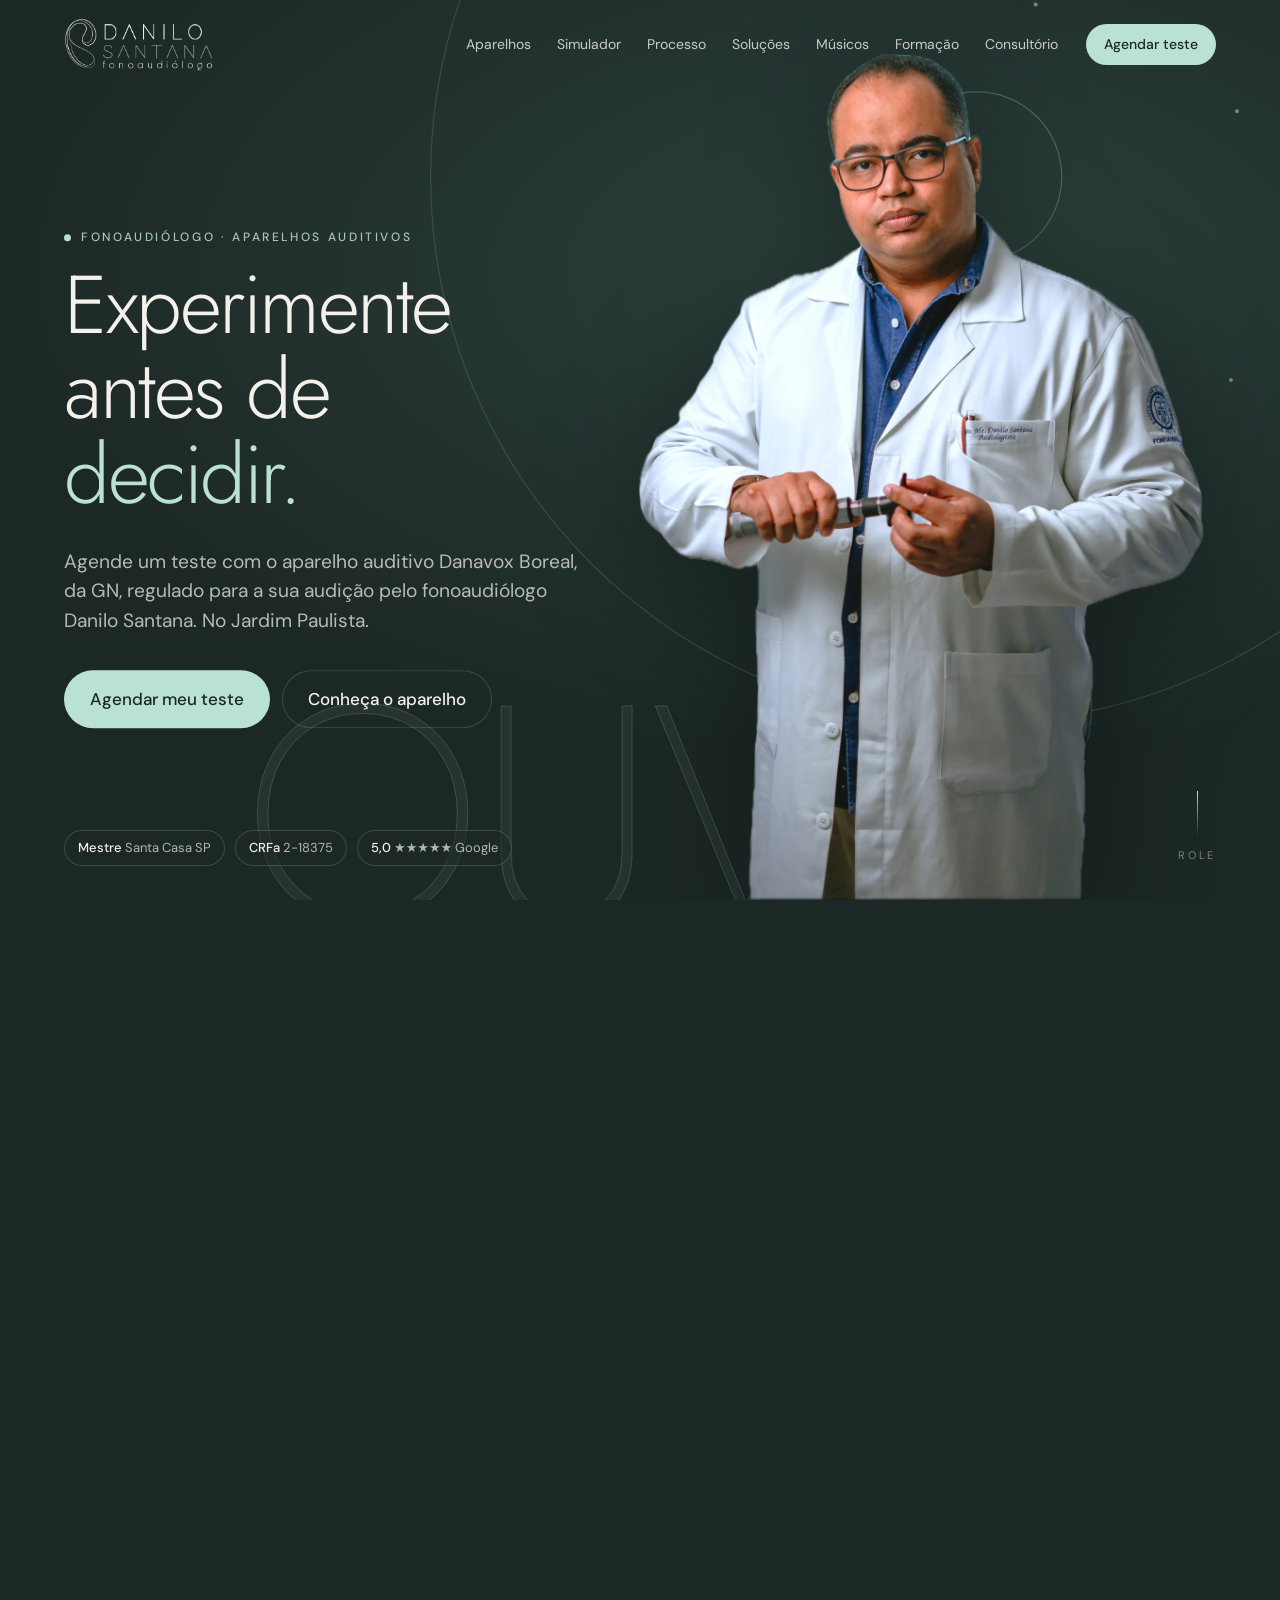
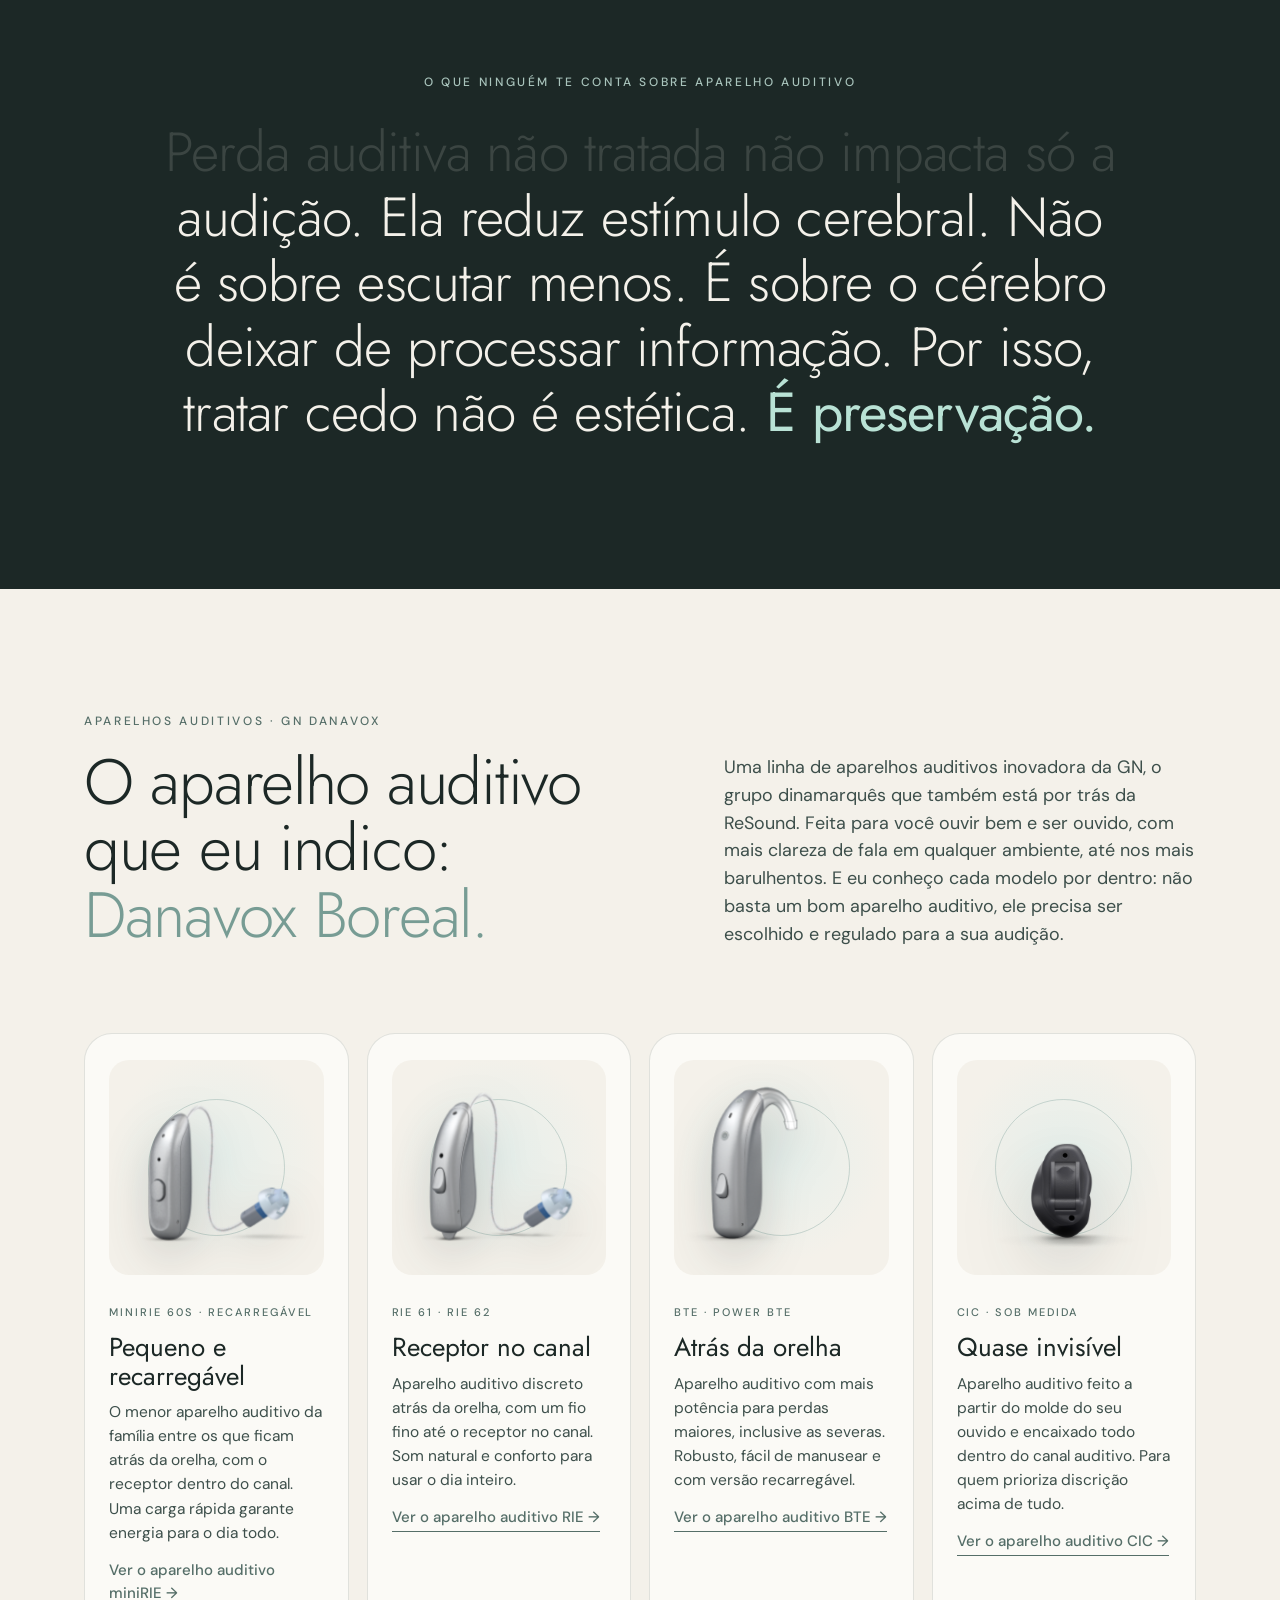
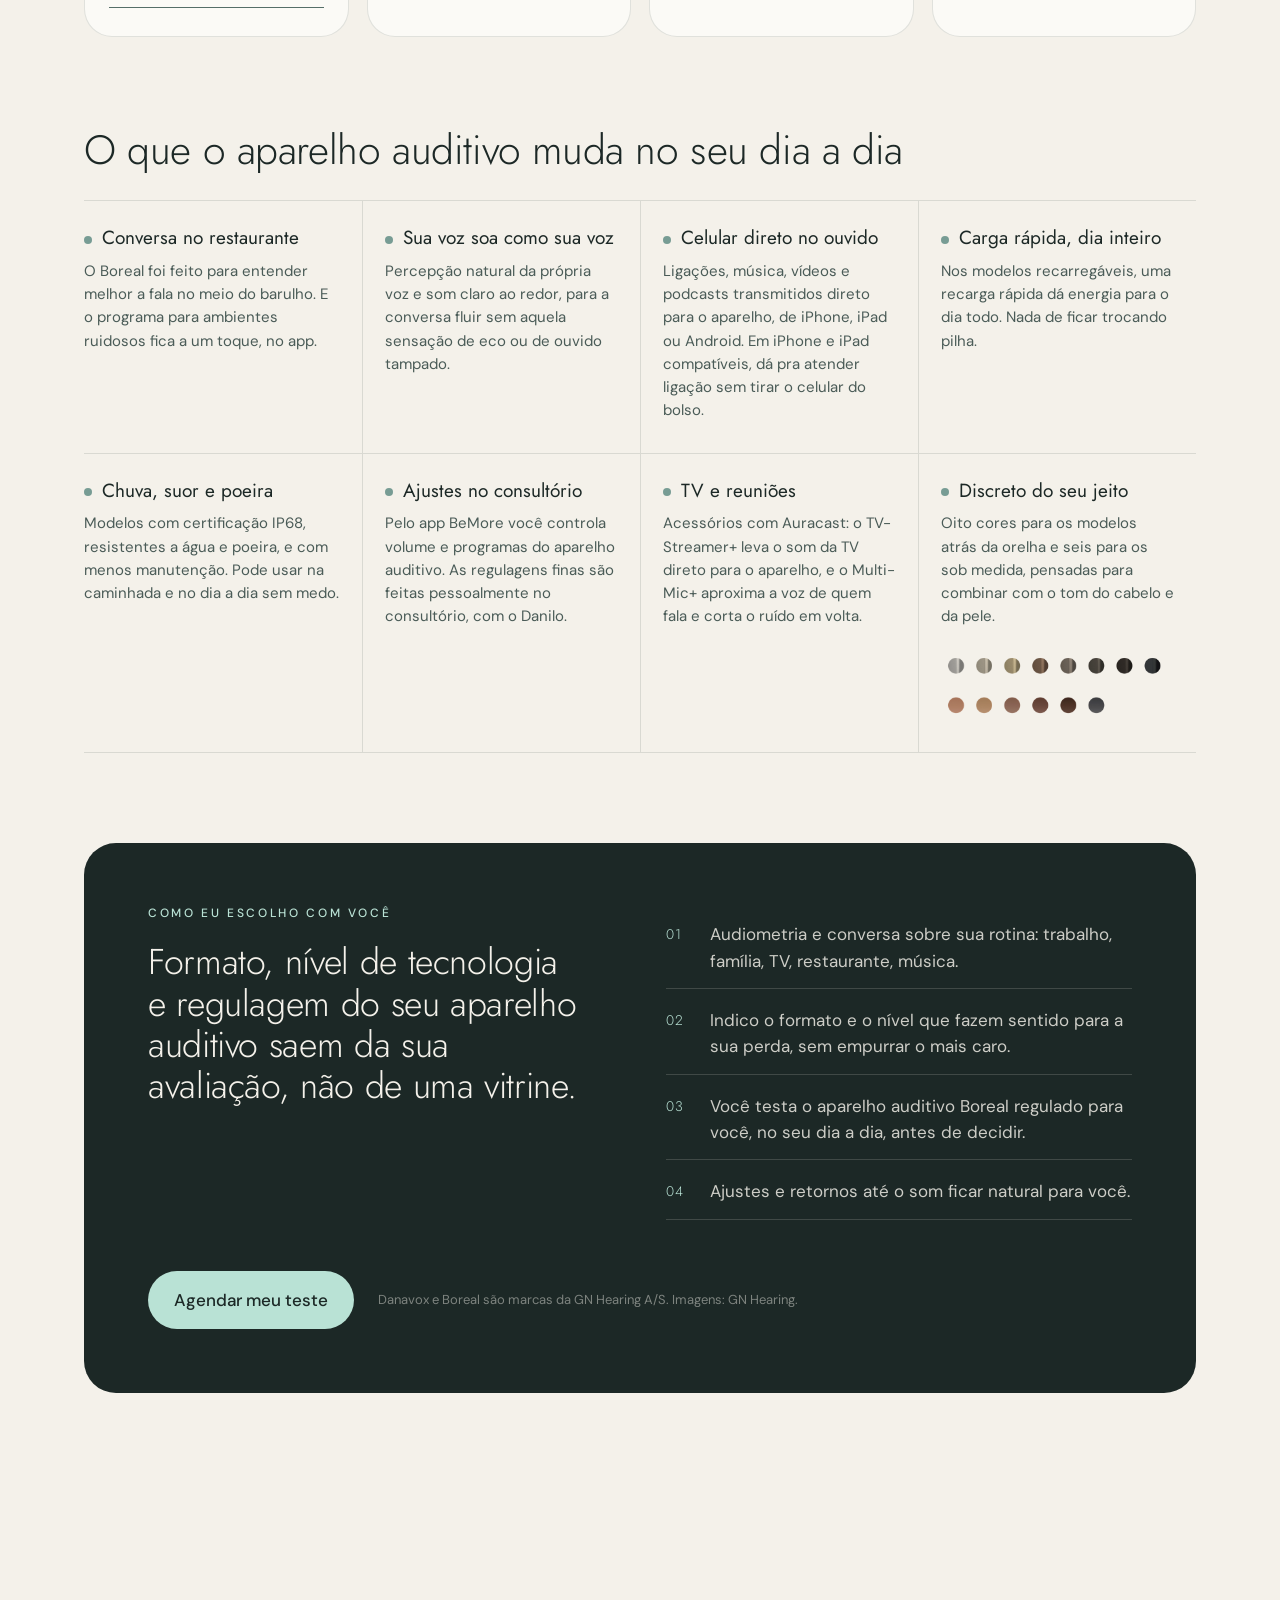
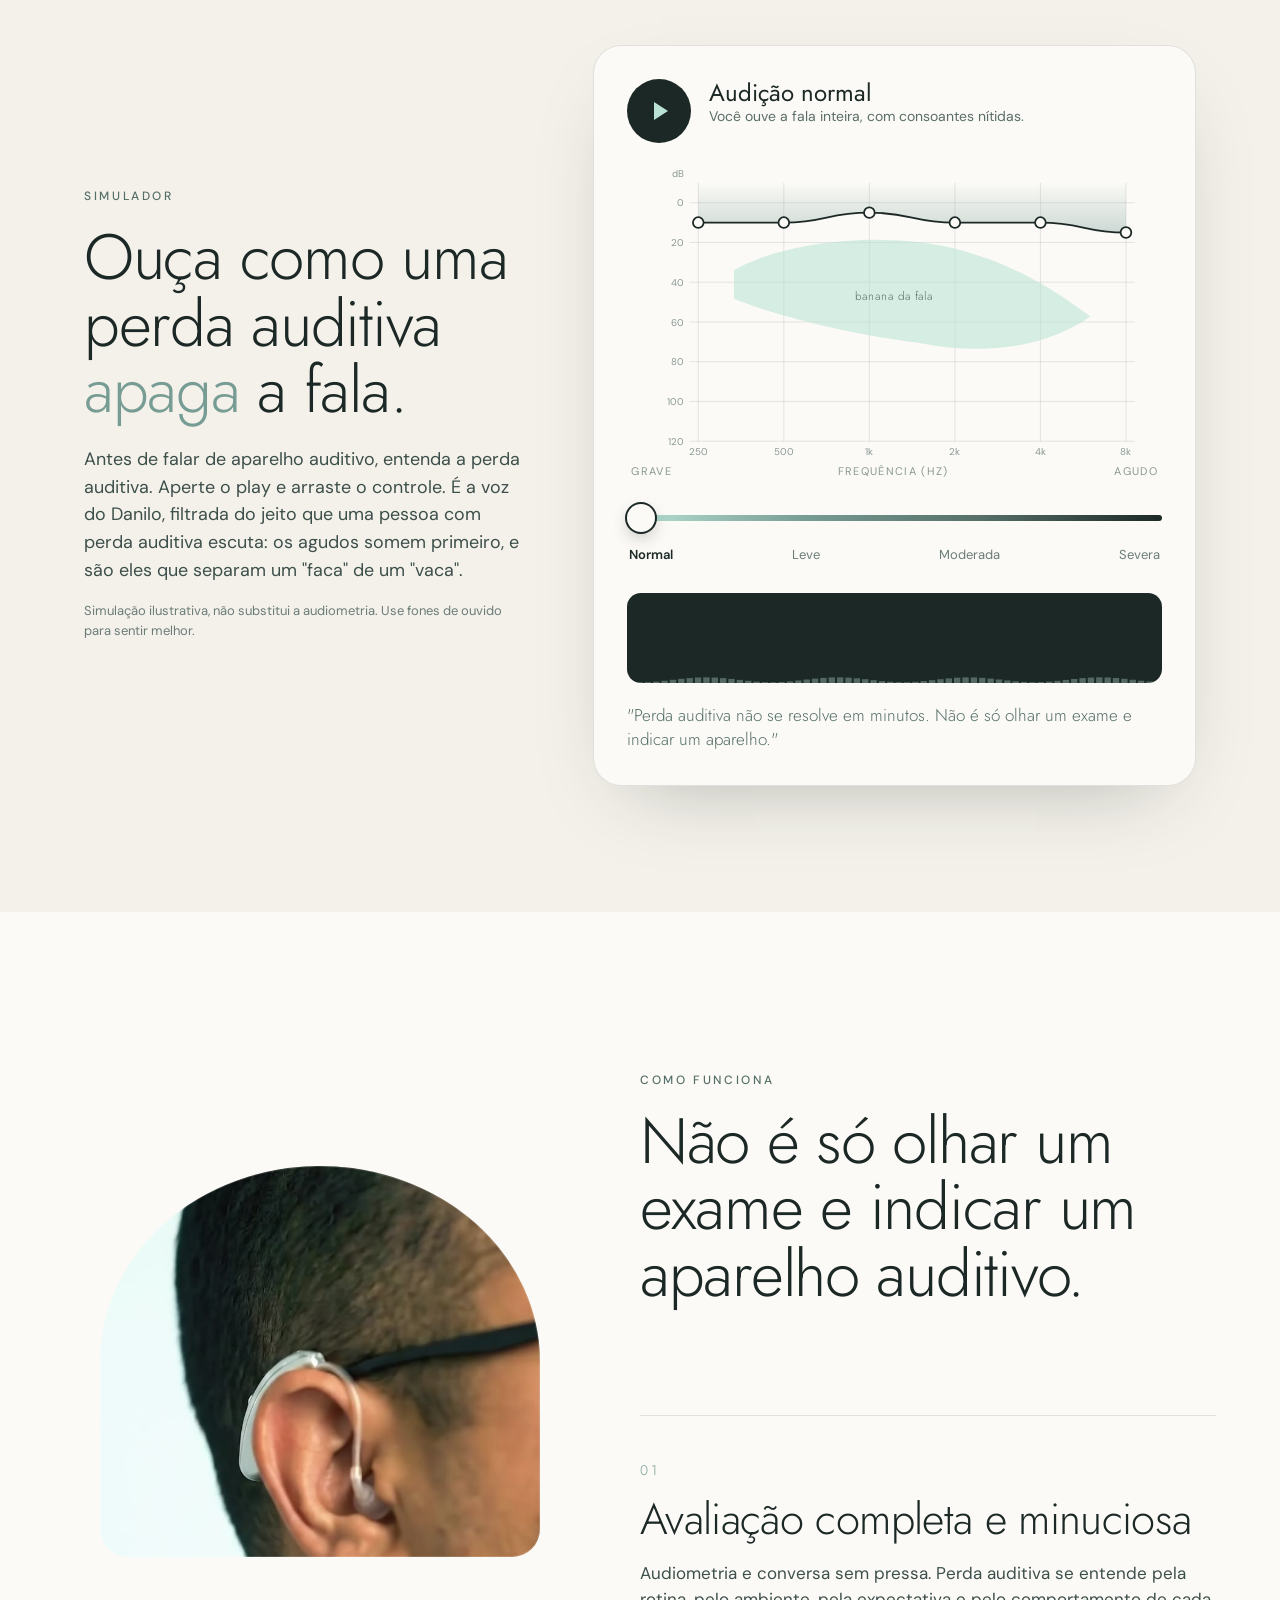
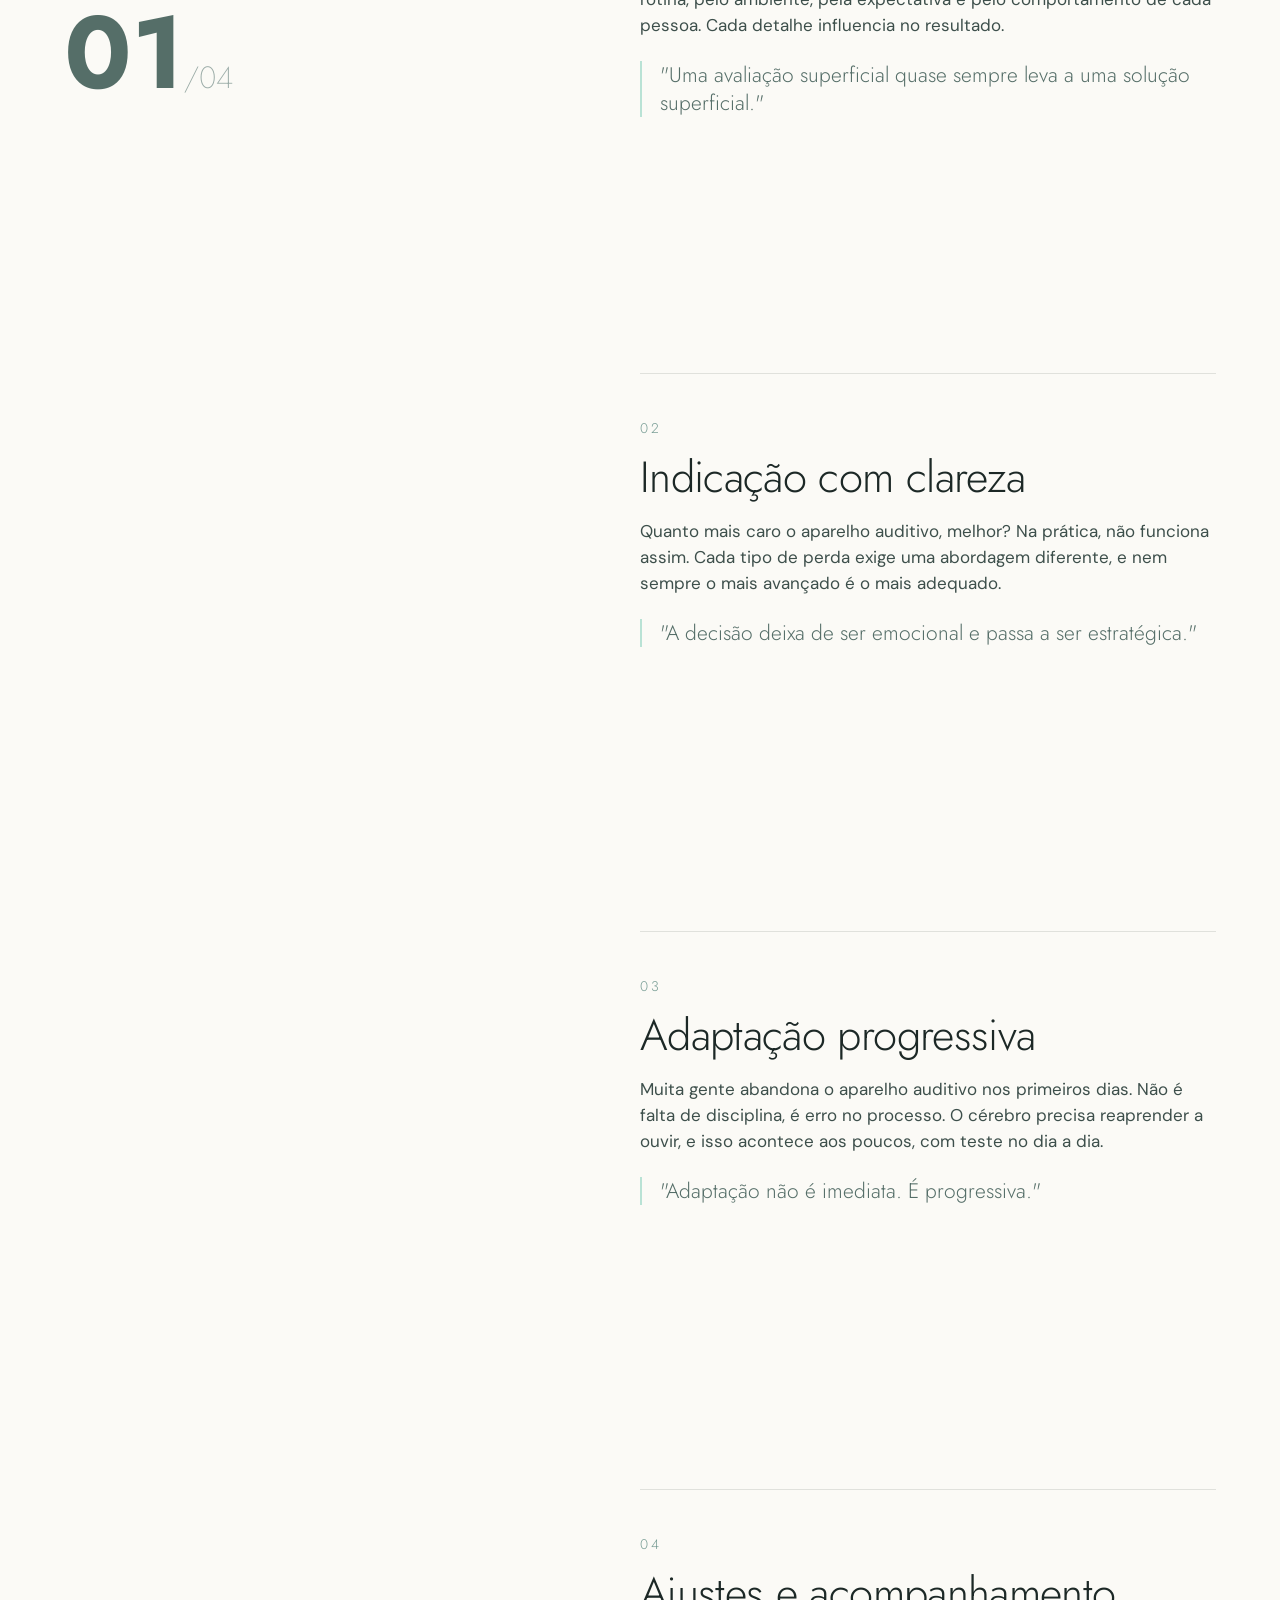
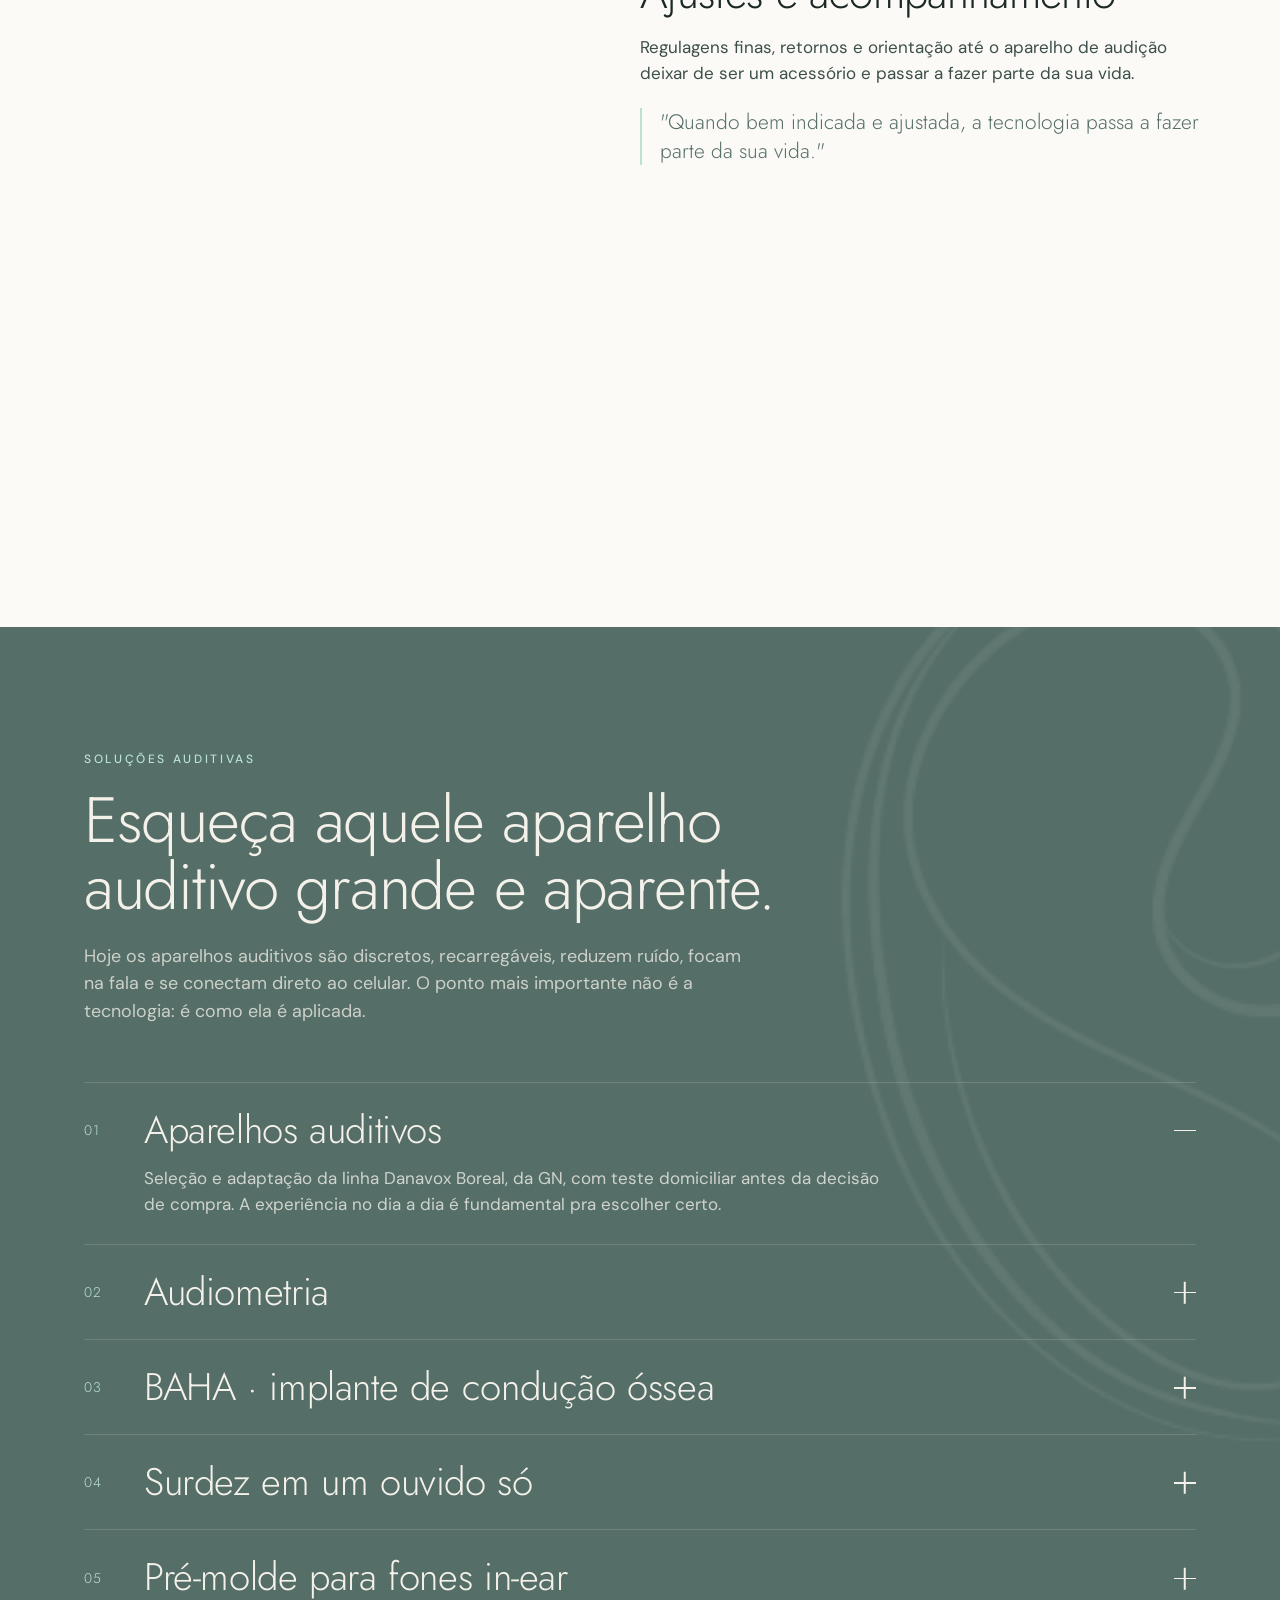
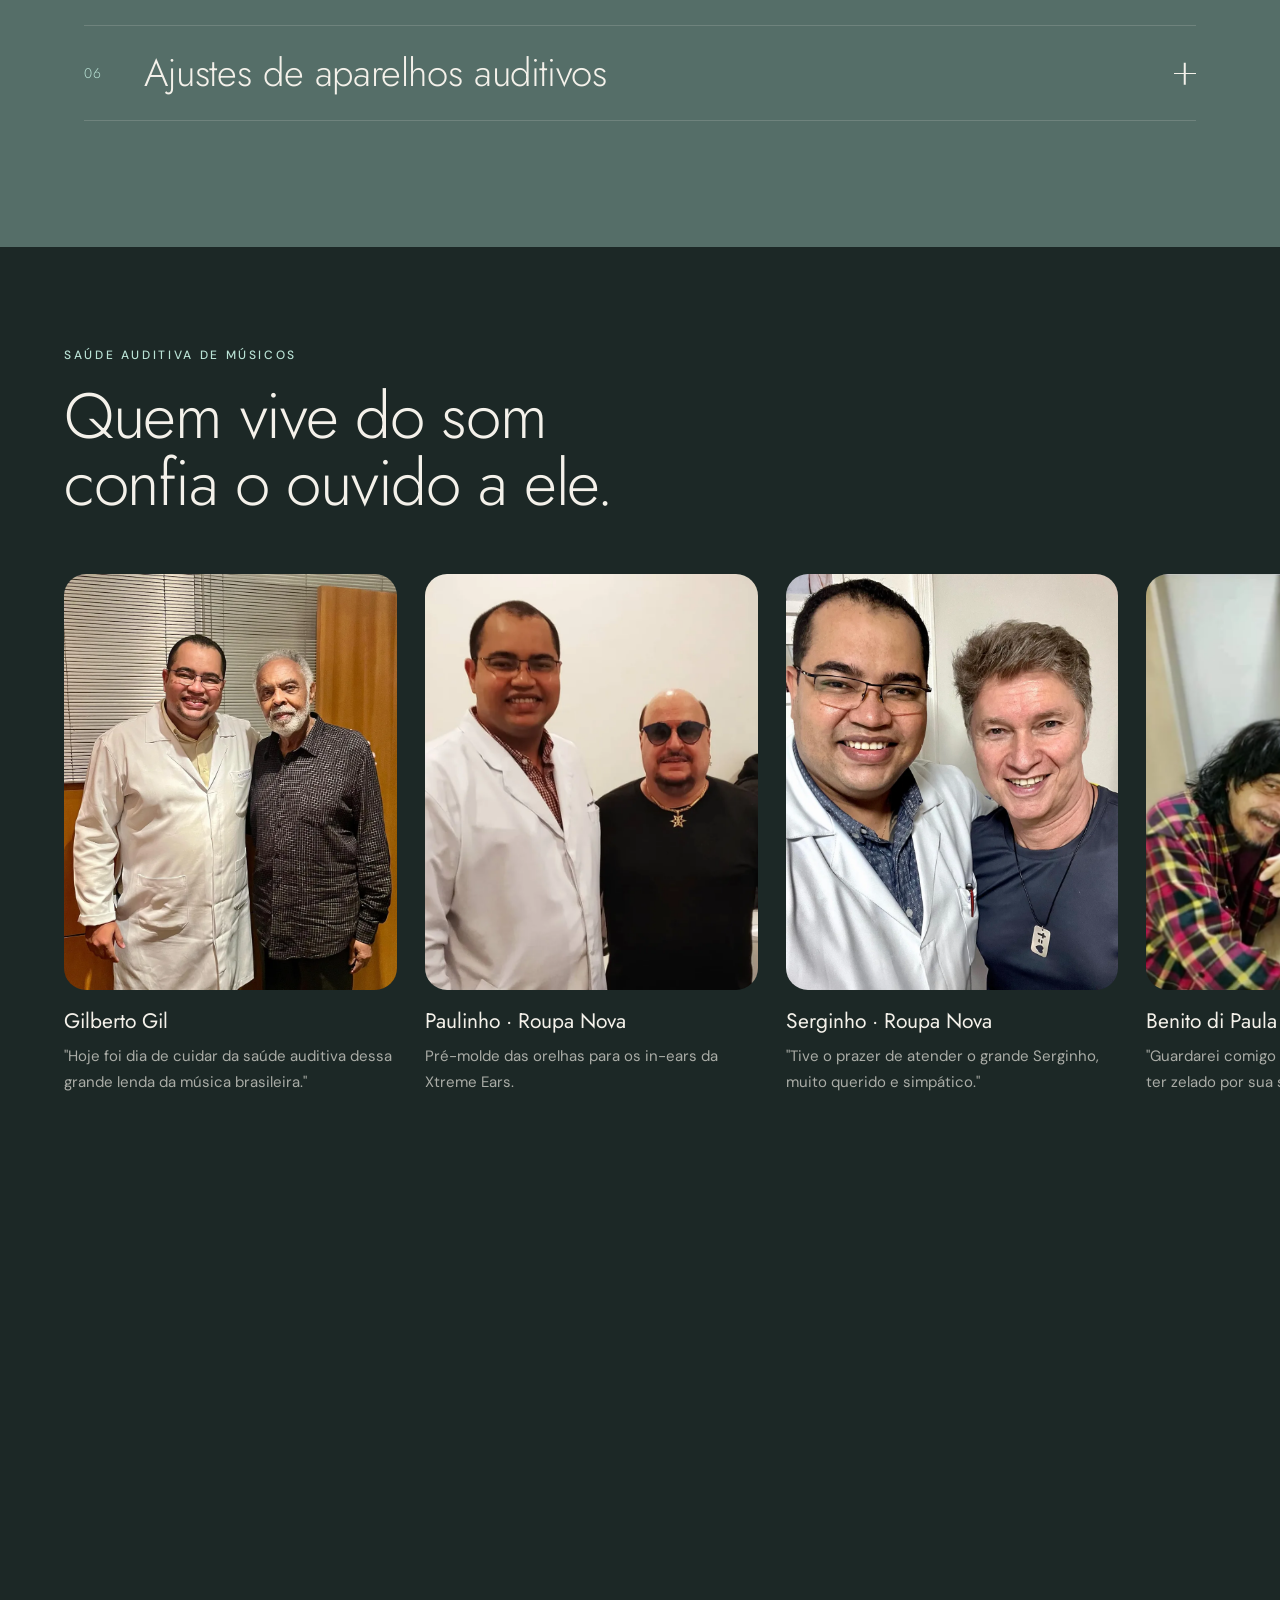
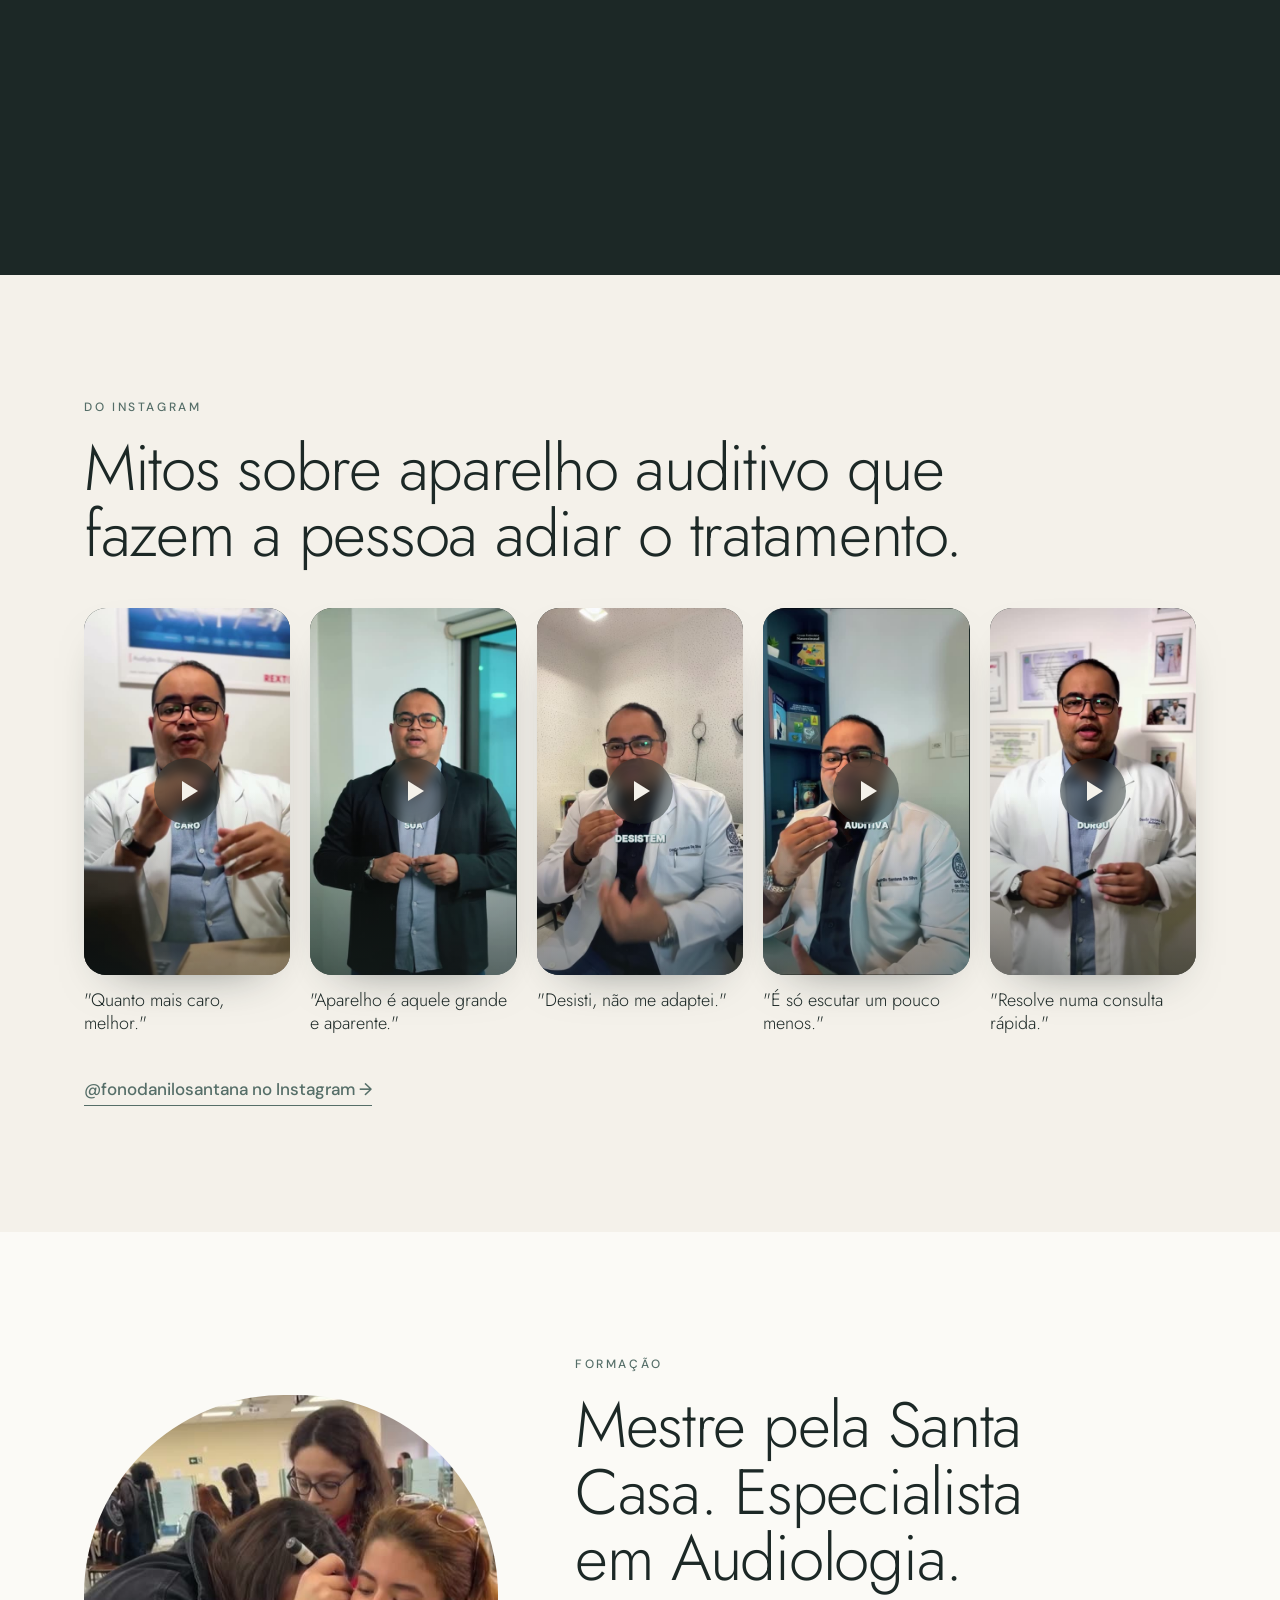
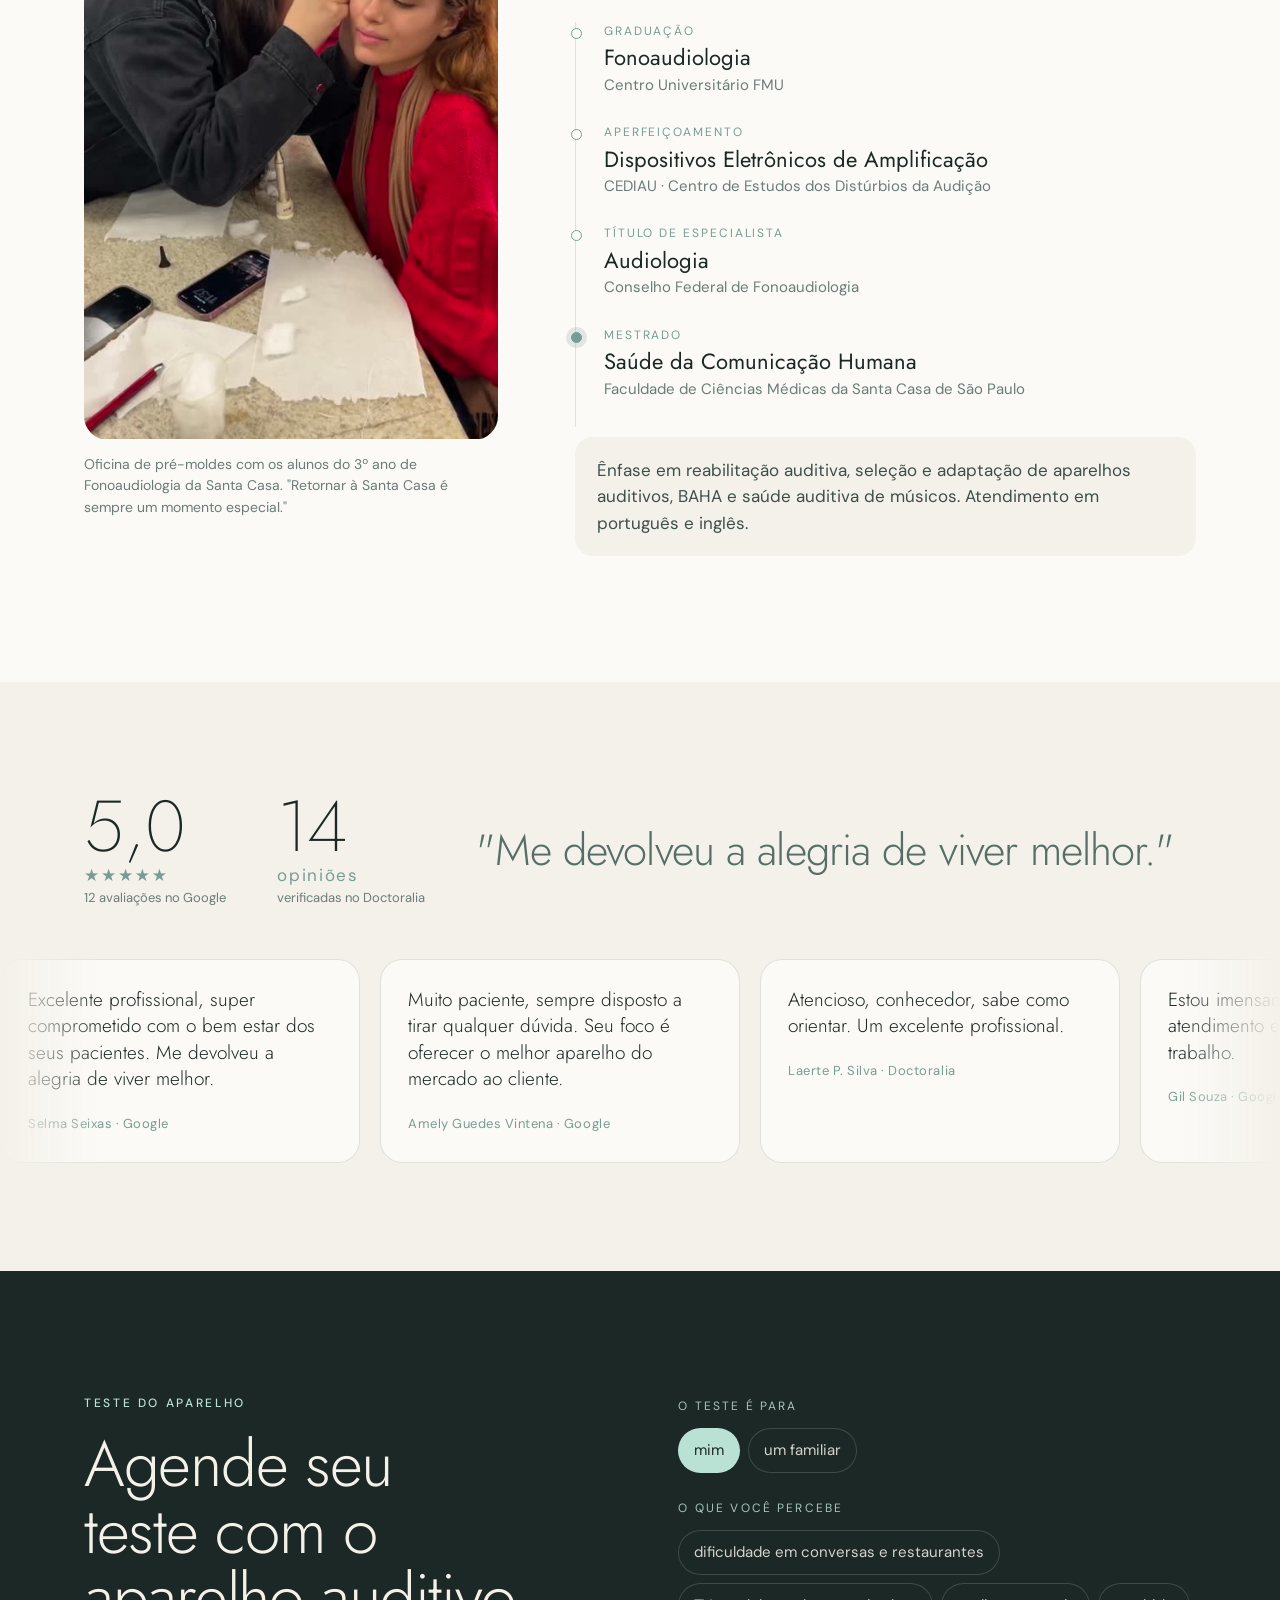
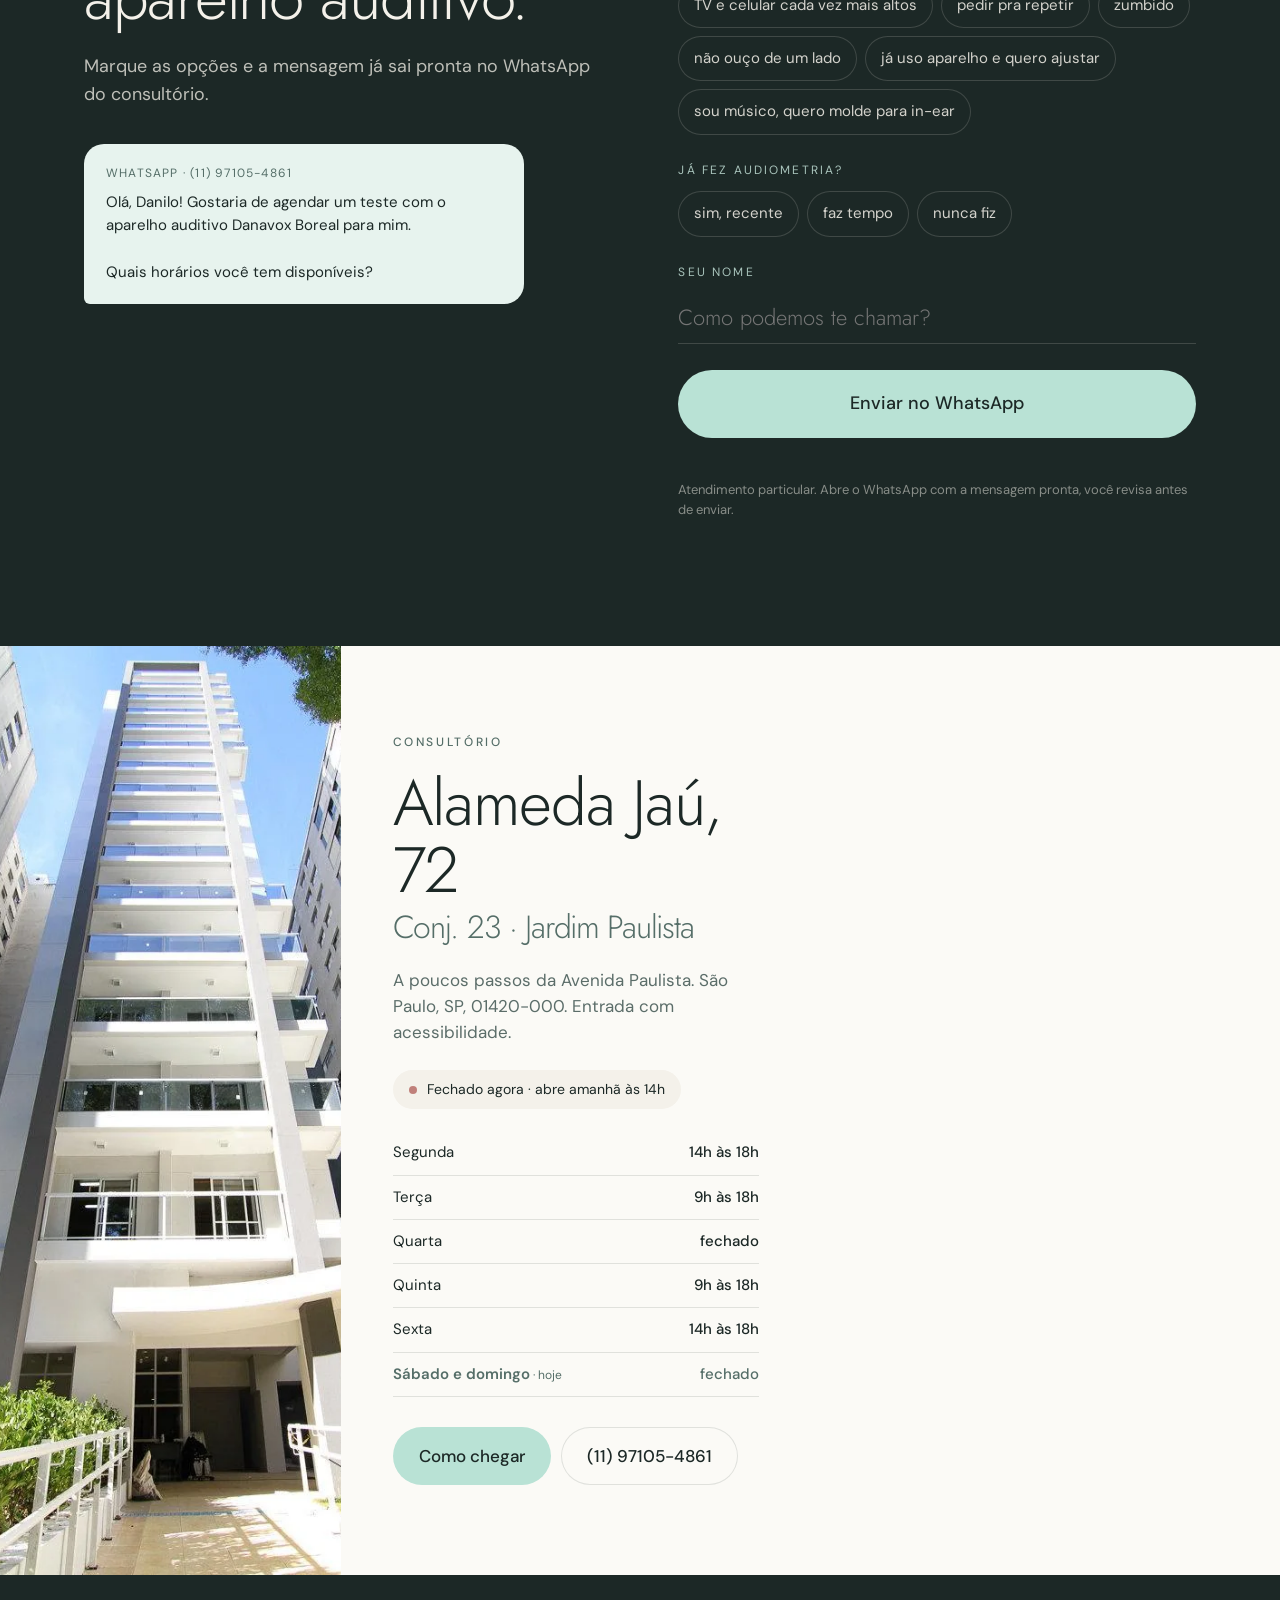
==== index.html @ 075734b8 "Ajustes do aparelho auditivo só no consultório (remove ajuste à distância) Co-Authored-By: Claude Op" ====
<!doctype html>
<html lang="pt-BR">
<head>
<meta charset="utf-8">
<meta name="viewport" content="width=device-width, initial-scale=1, maximum-scale=1, user-scalable=no, viewport-fit=cover">
<title>Teste de Aparelho Auditivo Danavox Boreal | Danilo Santana, Fonoaudiólogo | Jardim Paulista, SP</title>
<meta name="description" content="Agende um teste com o aparelho auditivo Danavox Boreal (GN): avaliação individual, regulagem do aparelho de audição para a sua perda e teste no dia a dia antes de decidir. Aparelhos auditivos no Jardim Paulista, SP. Danilo Santana, fonoaudiólogo, mestre pela Santa Casa SP e especialista em Audiologia. Alameda Jaú, 72, Jardim Paulista.">
<meta name="theme-color" content="#1c2826">
<meta property="og:title" content="Teste o aparelho auditivo Danavox Boreal | Danilo Santana">
<meta property="og:description" content="Experimente o aparelho regulado para a sua audição antes de decidir. Jardim Paulista, São Paulo.">
<meta property="og:image" content="img/og.jpg">
<link rel="icon" href="img/mark-dark.png">
<link rel="preconnect" href="https://fonts.googleapis.com">
<link rel="preconnect" href="https://fonts.gstatic.com" crossorigin>
<link href="https://fonts.googleapis.com/css2?family=DM+Sans:opsz,wght@9..40,300;9..40,400;9..40,500;9..40,600&family=Jost:wght@200;300;400;500&display=swap" rel="stylesheet">
<link rel="stylesheet" href="styles.css?v=6">
<link rel="stylesheet" href="aparelho.css?v=6">
<script type="application/ld+json">
{"@context":"https://schema.org","@type":"MedicalBusiness","name":"Fonoaudiólogo Danilo Santana","medicalSpecialty":"Audiology","image":"img/danilo.webp","telephone":"+55-11-97105-4861","address":{"@type":"PostalAddress","streetAddress":"Alameda Jaú, 72, Conj. 23","addressLocality":"São Paulo","addressRegion":"SP","postalCode":"01420-000","addressCountry":"BR"},"geo":{"@type":"GeoCoordinates","latitude":-23.5687659,"longitude":-46.6510542},"aggregateRating":{"@type":"AggregateRating","ratingValue":"5.0","reviewCount":"12"},"openingHoursSpecification":[{"@type":"OpeningHoursSpecification","dayOfWeek":["Monday","Friday"],"opens":"14:00","closes":"18:00"},{"@type":"OpeningHoursSpecification","dayOfWeek":["Tuesday","Thursday"],"opens":"09:00","closes":"18:00"}],"sameAs":["https://www.instagram.com/fonodanilosantana/","https://www.facebook.com/fonodanilosantana"]}
</script>
</head>
<body>

<!-- INTRO: audiometria -->
<div class="intro" id="intro" aria-hidden="true">
  <div class="intro__grid">
    <img class="intro__mark" src="img/mark-light.png" alt="">
    <div class="intro__freqs">
      <span>250</span><span>500</span><span>1k</span><span>2k</span><span>4k</span><span>8k</span>
    </div>
    <svg class="intro__wave" viewBox="0 0 600 80" preserveAspectRatio="none"><path id="introWave" d=""/></svg>
    <p class="intro__label">calibrando <b id="introHz">250</b> Hz</p>
  </div>
  <button class="intro__skip" type="button">pular</button>
</div>

<header class="nav" id="nav">
  <a class="nav__logo" href="#topo" aria-label="Danilo Santana, fonoaudiólogo">
    <img class="logo-l" src="img/logo-light.png" alt="Danilo Santana fonoaudiólogo" width="870" height="307">
    <img class="logo-d" src="img/logo-dark.png" alt="" width="870" height="307">
  </a>
  <nav class="nav__links" id="menu">
    <a href="#aparelhos">Aparelhos</a>
    <a href="#simulador">Simulador</a>
    <a href="#processo">Processo</a>
    <a href="#solucoes">Soluções</a>
    <a href="#musicos">Músicos</a>
    <a href="#formacao">Formação</a>
    <a href="#consultorio">Consultório</a>
  </nav>
  <a class="btn btn--sm nav__cta" href="#agendar">Agendar teste</a>
  <button class="nav__burger" id="burger" aria-label="Abrir menu" aria-expanded="false"><span></span><span></span></button>
</header>

<main id="topo">

<!-- HERO -->
<section class="hero" id="hero">
  <div class="hero__sticky">
    <canvas class="hero__rings" id="rings"></canvas>
    <div class="hero__word" aria-hidden="true"><span>OUVIR</span></div>
    <div class="hero__figure" id="figure">
      <img src="img/danilo.webp" alt="Danilo Santana, fonoaudiólogo, de jaleco no consultório" width="1200" height="1795" fetchpriority="high">
    </div>
    <div class="hero__copy">
      <p class="eyebrow"><span class="dot"></span> Fonoaudiólogo · Aparelhos auditivos</p>
      <h1 class="hero__title">
        <span class="line"><span>Experimente</span></span>
        <span class="line"><span>antes de</span></span>
        <span class="line"><span><em>decidir.</em></span></span>
      </h1>
      <p class="hero__lead">Agende um teste com o aparelho auditivo Danavox Boreal, da GN, regulado para a sua audição pelo fonoaudiólogo Danilo Santana. No Jardim Paulista.</p>
      <div class="hero__ctas">
        <a class="btn" href="#agendar">Agendar meu teste</a>
        <a class="btn btn--ghost" href="#aparelhos">Conheça o aparelho</a>
      </div>
    </div>
    <ul class="hero__chips">
      <li><b>Mestre</b> Santa Casa SP</li>
      <li><b>CRFa</b> 2-18375</li>
      <li><b>5,0</b> ★★★★★ Google</li>
    </ul>
    <div class="hero__scroll"><span></span>role</div>
  </div>
</section>

<!-- MANIFESTO -->
<section class="manifesto" id="manifesto">
  <p class="manifesto__kicker">O que ninguém te conta sobre aparelho auditivo</p>
  <p class="manifesto__text" data-words>Perda auditiva não tratada não impacta só a audição. Ela reduz estímulo cerebral. Não é sobre escutar menos. É sobre o cérebro deixar de processar informação. Por isso, tratar cedo não é estética. <strong>É preservação.</strong></p>
</section>

<!-- APARELHOS: Danavox Boreal -->
<section class="devices" id="aparelhos">
  <div class="wrap">
    <div class="devices__head">
      <div>
        <p class="eyebrow eyebrow--dark">Aparelhos auditivos · GN Danavox</p>
        <h2 class="h2">O aparelho auditivo que eu indico: <em>Danavox Boreal.</em></h2>
      </div>
      <p class="lead">Uma linha de aparelhos auditivos inovadora da GN, o grupo dinamarquês que também está por trás da ReSound. Feita para você ouvir bem e ser ouvido, com mais clareza de fala em qualquer ambiente, até nos mais barulhentos. E eu conheço cada modelo por dentro: não basta um bom aparelho auditivo, ele precisa ser escolhido e regulado para a sua audição.</p>
    </div>

    <!-- formatos -->
    <div class="formats" id="formats">
      <article class="format">
        <div class="format__art">
          <img src="img/boreal/minirie.png" alt="Aparelho auditivo Danavox Boreal miniRIE 60, prata" width="484" height="400" loading="lazy">
        </div>
        <span class="format__tag">miniRIE 60S · recarregável</span>
        <h3>Pequeno e recarregável</h3>
        <p>O menor aparelho auditivo da família entre os que ficam atrás da orelha, com o receptor dentro do canal. Uma carga rápida garante energia para o dia todo.</p>
        <a class="format__more" href="aparelhos/minirie/">Ver o aparelho auditivo miniRIE</a>
      </article>
      <article class="format">
        <div class="format__art">
          <img src="img/boreal/rie.png" alt="Aparelho auditivo Danavox Boreal RIE 61, prata" width="484" height="400" loading="lazy">
        </div>
        <span class="format__tag">RIE 61 · RIE 62</span>
        <h3>Receptor no canal</h3>
        <p>Aparelho auditivo discreto atrás da orelha, com um fio fino até o receptor no canal. Som natural e conforto para usar o dia inteiro.</p>
        <a class="format__more" href="aparelhos/rie/">Ver o aparelho auditivo RIE</a>
      </article>
      <article class="format">
        <div class="format__art">
          <img src="img/boreal/bte.png" alt="Aparelho auditivo Danavox Boreal BTE 77, prata" width="484" height="400" loading="lazy">
        </div>
        <span class="format__tag">BTE · Power BTE</span>
        <h3>Atrás da orelha</h3>
        <p>Aparelho auditivo com mais potência para perdas maiores, inclusive as severas. Robusto, fácil de manusear e com versão recarregável.</p>
        <a class="format__more" href="aparelhos/bte/">Ver o aparelho auditivo BTE</a>
      </article>
      <article class="format">
        <div class="format__art">
          <img src="img/boreal/cic.png" alt="Aparelho auditivo Danavox CIC sob medida, anthracite" width="448" height="400" loading="lazy">
        </div>
        <span class="format__tag">CIC · sob medida</span>
        <h3>Quase invisível</h3>
        <p>Aparelho auditivo feito a partir do molde do seu ouvido e encaixado todo dentro do canal auditivo. Para quem prioriza discrição acima de tudo.</p>
        <a class="format__more" href="aparelhos/cic/">Ver o aparelho auditivo CIC</a>
      </article>
    </div>

    <!-- no dia a dia -->
    <div class="perks">
      <h3 class="perks__title">O que o aparelho auditivo muda no seu dia a dia</h3>
      <ul class="perks__grid">
        <li><b>Conversa no restaurante</b><span>O Boreal foi feito para entender melhor a fala no meio do barulho. E o programa para ambientes ruidosos fica a um toque, no app.</span></li>
        <li><b>Sua voz soa como sua voz</b><span>Percepção natural da própria voz e som claro ao redor, para a conversa fluir sem aquela sensação de eco ou de ouvido tampado.</span></li>
        <li><b>Celular direto no ouvido</b><span>Ligações, música, vídeos e podcasts transmitidos direto para o aparelho, de iPhone, iPad ou Android. Em iPhone e iPad compatíveis, dá pra atender ligação sem tirar o celular do bolso.</span></li>
        <li><b>Carga rápida, dia inteiro</b><span>Nos modelos recarregáveis, uma recarga rápida dá energia para o dia todo. Nada de ficar trocando pilha.</span></li>
        <li><b>Chuva, suor e poeira</b><span>Modelos com certificação IP68, resistentes a água e poeira, e com menos manutenção. Pode usar na caminhada e no dia a dia sem medo.</span></li>
        <li><b>Ajustes no consultório</b><span>Pelo app BeMore você controla volume e programas do aparelho auditivo. As regulagens finas são feitas pessoalmente no consultório, com o Danilo.</span></li>
        <li><b>TV e reuniões</b><span>Acessórios com Auracast: o TV-Streamer+ leva o som da TV direto para o aparelho, e o Multi-Mic+ aproxima a voz de quem fala e corta o ruído em volta.</span></li>
        <li><b>Discreto do seu jeito</b><span>Oito cores para os modelos atrás da orelha e seis para os sob medida, pensadas para combinar com o tom do cabelo e da pele.</span><img class="perks__colors" src="img/boreal/cores.png" alt="Cartela de cores da linha Danavox Boreal" width="720" height="240" loading="lazy"></li>
      </ul>
    </div>

    <!-- como escolho -->
    <div class="choose">
      <div class="choose__copy">
        <p class="eyebrow eyebrow--dark">Como eu escolho com você</p>
        <h3 class="choose__title">Formato, nível de tecnologia e regulagem do seu aparelho auditivo saem da sua avaliação, não de uma vitrine.</h3>
      </div>
      <ol class="choose__steps">
        <li><span>01</span>Audiometria e conversa sobre sua rotina: trabalho, família, TV, restaurante, música.</li>
        <li><span>02</span>Indico o formato e o nível que fazem sentido para a sua perda, sem empurrar o mais caro.</li>
        <li><span>03</span>Você testa o aparelho auditivo Boreal regulado para você, no seu dia a dia, antes de decidir.</li>
        <li><span>04</span>Ajustes e retornos até o som ficar natural para você.</li>
      </ol>
      <div class="choose__cta">
        <a class="btn" href="#agendar">Agendar meu teste</a>
        <p class="fine">Danavox e Boreal são marcas da GN Hearing A/S. Imagens: GN Hearing.</p>
      </div>
    </div>
  </div>
</section>

<!-- SIMULADOR -->
<section class="sim" id="simulador">
  <div class="wrap sim__grid">
    <div class="sim__intro">
      <p class="eyebrow eyebrow--dark">Simulador</p>
      <h2 class="h2">Ouça como uma perda auditiva <em>apaga</em> a fala.</h2>
      <p class="lead">Antes de falar de aparelho auditivo, entenda a perda auditiva. Aperte o play e arraste o controle. É a voz do Danilo, filtrada do jeito que uma pessoa com perda auditiva escuta: os agudos somem primeiro, e são eles que separam um "faca" de um "vaca".</p>
      <p class="fine">Simulação ilustrativa, não substitui a audiometria. Use fones de ouvido para sentir melhor.</p>
    </div>

    <div class="sim__panel" id="simPanel">
      <div class="sim__top">
        <button class="sim__play" id="simPlay" aria-label="Tocar a voz do Danilo"><i class="play"></i><i class="pause"></i></button>
        <div class="sim__status">
          <span class="sim__level" id="simLevel">Audição normal</span>
          <span class="sim__desc" id="simDesc">Você ouve a fala inteira, com consoantes nítidas.</span>
        </div>
      </div>

      <div class="audiogram">
        <svg viewBox="0 0 600 330" id="audiogram" aria-label="Audiograma com o limiar de audição">
          <defs>
            <linearGradient id="lossFill" x1="0" y1="0" x2="0" y2="1">
              <stop offset="0" stop-color="#779c94" stop-opacity=".0"/>
              <stop offset="1" stop-color="#779c94" stop-opacity=".35"/>
            </linearGradient>
          </defs>
          <g class="ag-grid" id="agGrid"></g>
          <path class="ag-banana" d="M120 118 C 190 80, 300 78, 360 92 C 430 108, 480 140, 520 170 C 470 205, 400 214, 330 200 C 250 190, 170 170, 120 150 Z"/>
          <text class="ag-banana-label" x="300" y="152">banana da fala</text>
          <path class="ag-area" id="agArea" d=""/>
          <path class="ag-line" id="agLine" d=""/>
          <g id="agDots"></g>
        </svg>
        <div class="ag-axis"><span>grave</span><span>frequência (Hz)</span><span>agudo</span></div>
      </div>

      <div class="sim__control">
        <input type="range" id="simRange" min="0" max="3" step="0.01" value="0" aria-label="Grau de perda auditiva">
        <div class="sim__ticks"><button data-v="0">Normal</button><button data-v="1">Leve</button><button data-v="2">Moderada</button><button data-v="3">Severa</button></div>
      </div>

      <canvas class="sim__spectrum" id="spectrum" height="90"></canvas>
      <p class="sim__caption" id="simCaption">"Perda auditiva não se resolve em minutos. Não é só olhar um exame e indicar um aparelho."</p>
    </div>
  </div>
</section>

<!-- PROCESSO -->
<section class="process" id="processo">
  <div class="process__media">
    <div class="process__sticky">
      <div class="process__frame">
        <video src="media/ear.mp4" poster="img/ear.jpg" muted loop playsinline preload="metadata" id="earVid" data-auto></video>
        <div class="process__ring"></div>
      </div>
      <div class="process__counter"><b id="stepNum">01</b><span>/04</span></div>
    </div>
  </div>
  <div class="process__steps">
    <header class="process__head">
      <p class="eyebrow eyebrow--dark">Como funciona</p>
      <h2 class="h2">Não é só olhar um exame e indicar um aparelho auditivo.</h2>
    </header>
    <article class="step" data-step="1">
      <span class="step__n">01</span>
      <h3>Avaliação completa e minuciosa</h3>
      <p>Audiometria e conversa sem pressa. Perda auditiva se entende pela rotina, pelo ambiente, pela expectativa e pelo comportamento de cada pessoa. Cada detalhe influencia no resultado.</p>
      <p class="step__quote">"Uma avaliação superficial quase sempre leva a uma solução superficial."</p>
    </article>
    <article class="step" data-step="2">
      <span class="step__n">02</span>
      <h3>Indicação com clareza</h3>
      <p>Quanto mais caro o aparelho auditivo, melhor? Na prática, não funciona assim. Cada tipo de perda exige uma abordagem diferente, e nem sempre o mais avançado é o mais adequado.</p>
      <p class="step__quote">"A decisão deixa de ser emocional e passa a ser estratégica."</p>
    </article>
    <article class="step" data-step="3">
      <span class="step__n">03</span>
      <h3>Adaptação progressiva</h3>
      <p>Muita gente abandona o aparelho auditivo nos primeiros dias. Não é falta de disciplina, é erro no processo. O cérebro precisa reaprender a ouvir, e isso acontece aos poucos, com teste no dia a dia.</p>
      <p class="step__quote">"Adaptação não é imediata. É progressiva."</p>
    </article>
    <article class="step" data-step="4">
      <span class="step__n">04</span>
      <h3>Ajustes e acompanhamento</h3>
      <p>Regulagens finas, retornos e orientação até o aparelho de audição deixar de ser um acessório e passar a fazer parte da sua vida.</p>
      <p class="step__quote">"Quando bem indicada e ajustada, a tecnologia passa a fazer parte da sua vida."</p>
    </article>
  </div>
</section>


<!-- SOLUÇÕES -->
<section class="solutions" id="solucoes">
  <div class="wrap">
    <p class="eyebrow">Soluções auditivas</p>
    <h2 class="h2 h2--light">Esqueça aquele aparelho auditivo grande e aparente.</h2>
    <p class="lead lead--light">Hoje os aparelhos auditivos são discretos, recarregáveis, reduzem ruído, focam na fala e se conectam direto ao celular. O ponto mais importante não é a tecnologia: é como ela é aplicada.</p>

    <div class="sol" id="solList">
      <button class="sol__item is-open" type="button">
        <span class="sol__n">01</span><span class="sol__t">Aparelhos auditivos</span><span class="sol__plus"></span>
        <span class="sol__body">Seleção e adaptação da linha Danavox Boreal, da GN, com teste domiciliar antes da decisão de compra. A experiência no dia a dia é fundamental pra escolher certo.</span>
      </button>
      <button class="sol__item" type="button">
        <span class="sol__n">02</span><span class="sol__t">Audiometria</span><span class="sol__plus"></span>
        <span class="sol__body">O exame que mede seus limiares de audição em cada frequência. É o ponto de partida de qualquer reabilitação, e um bom hábito pra quem convive com som alto.</span>
      </button>
      <button class="sol__item" type="button">
        <span class="sol__n">03</span><span class="sol__t">BAHA · implante de condução óssea</span><span class="sol__plus"></span>
        <span class="sol__body">Prótese auditiva implantável que transmite o som por vibração no osso, estimulando a cóclea direto, sem passar pela condução aérea. Indicada em casos específicos, junto com o otorrino.</span>
      </button>
      <button class="sol__item" type="button">
        <span class="sol__n">04</span><span class="sol__t">Surdez em um ouvido só</span><span class="sol__plus"></span>
        <span class="sol__body">Para a surdez unilateral existem caminhos como o sistema CROS (não cirúrgico), que leva o som do lado sem audição para o lado bom via wireless, além do BAHA e do implante coclear.</span>
      </button>
      <button class="sol__item" type="button">
        <span class="sol__n">05</span><span class="sol__t">Pré-molde para fones in-ear</span><span class="sol__plus"></span>
        <span class="sol__body">Moldagem do canal auditivo para fones de retorno sob medida. Saúde auditiva de músicos e cantores, no palco e no estúdio.</span>
      </button>
      <button class="sol__item" type="button">
        <span class="sol__n">06</span><span class="sol__t">Ajustes de aparelhos auditivos</span><span class="sol__plus"></span>
        <span class="sol__body">Já usa aparelho auditivo e ele incomoda, apita ou não te ajuda em restaurante? Muitas vezes o problema está na regulagem, não no equipamento.</span>
      </button>
    </div>
  </div>
</section>

<!-- MÚSICOS -->
<section class="musicians" id="musicos">
  <div class="musicians__pin">
    <header class="musicians__head">
      <p class="eyebrow">Saúde auditiva de músicos</p>
      <h2 class="h2 h2--light">Quem vive do som<br>confia o ouvido a ele.</h2>
    </header>
    <div class="musicians__track" id="track">
      <figure class="card">
        <div class="card__img"><img src="img/gil.webp" alt="Danilo Santana com Gilberto Gil no consultório" loading="lazy"></div>
        <figcaption><b>Gilberto Gil</b><span>"Hoje foi dia de cuidar da saúde auditiva dessa grande lenda da música brasileira."</span></figcaption>
      </figure>
      <figure class="card">
        <div class="card__img"><img src="img/paulinho.webp" alt="Danilo Santana com Paulinho, do Roupa Nova" loading="lazy"></div>
        <figcaption><b>Paulinho · Roupa Nova</b><span>Pré-molde das orelhas para os in-ears da Xtreme Ears.</span></figcaption>
      </figure>
      <figure class="card">
        <div class="card__img"><img src="img/serginho.webp" alt="Danilo Santana com Serginho, do Roupa Nova" loading="lazy"></div>
        <figcaption><b>Serginho · Roupa Nova</b><span>"Tive o prazer de atender o grande Serginho, muito querido e simpático."</span></figcaption>
      </figure>
      <figure class="card card--wide">
        <div class="card__img"><img src="img/benito.webp" alt="Danilo Santana com Benito di Paula no consultório" loading="lazy"></div>
        <figcaption><b>Benito di Paula <i>in memoriam</i></b><span>"Guardarei comigo a lembrança de seu carisma e o privilégio de ter zelado por sua saúde auditiva."</span></figcaption>
      </figure>
      <div class="card card--note">
        <p>Fone de retorno, ensaio, show, estúdio. Exposição a som alto pede <em>conservação auditiva</em> e um molde que veda de verdade.</p>
        <a class="btn btn--light" href="#agendar" data-pre="musico">Sou músico</a>
      </div>
    </div>
  </div>
</section>

<!-- REELS -->
<section class="reels" id="reels">
  <div class="wrap">
    <p class="eyebrow eyebrow--dark">Do Instagram</p>
    <h2 class="h2">Mitos sobre aparelho auditivo que fazem a pessoa adiar o tratamento.</h2>
    <div class="reels__row">
      <article class="reel" data-src="media/caro.mp4">
        <div class="reel__phone"><video poster="media/caro.jpg" playsinline preload="none"></video><button class="reel__btn" aria-label="Assistir"><i class="play"></i></button></div>
        <h3>"Quanto mais caro, melhor."</h3>
      </article>
      <article class="reel" data-src="media/tecnologia.mp4">
        <div class="reel__phone"><video poster="media/tecnologia.jpg" playsinline preload="none"></video><button class="reel__btn" aria-label="Assistir"><i class="play"></i></button></div>
        <h3>"Aparelho é aquele grande e aparente."</h3>
      </article>
      <article class="reel" data-src="media/adaptacao.mp4">
        <div class="reel__phone"><video poster="media/adaptacao.jpg" playsinline preload="none"></video><button class="reel__btn" aria-label="Assistir"><i class="play"></i></button></div>
        <h3>"Desisti, não me adaptei."</h3>
      </article>
      <article class="reel" data-src="media/cerebro.mp4">
        <div class="reel__phone"><video poster="media/cerebro.jpg" playsinline preload="none"></video><button class="reel__btn" aria-label="Assistir"><i class="play"></i></button></div>
        <h3>"É só escutar um pouco menos."</h3>
      </article>
      <article class="reel" data-src="media/avaliacao.mp4">
        <div class="reel__phone"><video poster="media/avaliacao.jpg" playsinline preload="none"></video><button class="reel__btn" aria-label="Assistir"><i class="play"></i></button></div>
        <h3>"Resolve numa consulta rápida."</h3>
      </article>
    </div>
    <a class="link-arrow" href="https://www.instagram.com/fonodanilosantana/" target="_blank" rel="noopener">@fonodanilosantana no Instagram</a>
  </div>
</section>

<!-- FORMAÇÃO -->
<section class="edu" id="formacao">
  <div class="wrap edu__grid">
    <div class="edu__media">
      <video src="media/santacasa.mp4" poster="media/santacasa.jpg" muted loop playsinline preload="none" data-auto></video>
      <p class="edu__cap">Oficina de pré-moldes com os alunos do 3º ano de Fonoaudiologia da Santa Casa. "Retornar à Santa Casa é sempre um momento especial."</p>
    </div>
    <div>
      <p class="eyebrow eyebrow--dark">Formação</p>
      <h2 class="h2">Mestre pela Santa Casa. Especialista em Audiologia.</h2>
      <ol class="timeline">
        <li><span>Graduação</span><b>Fonoaudiologia</b><i>Centro Universitário FMU</i></li>
        <li><span>Aperfeiçoamento</span><b>Dispositivos Eletrônicos de Amplificação</b><i>CEDIAU · Centro de Estudos dos Distúrbios da Audição</i></li>
        <li><span>Título de especialista</span><b>Audiologia</b><i>Conselho Federal de Fonoaudiologia</i></li>
        <li><span>Mestrado</span><b>Saúde da Comunicação Humana</b><i>Faculdade de Ciências Médicas da Santa Casa de São Paulo</i></li>
      </ol>
      <p class="edu__note">Ênfase em reabilitação auditiva, seleção e adaptação de aparelhos auditivos, BAHA e saúde auditiva de músicos. Atendimento em português e inglês.</p>
    </div>
  </div>
</section>

<!-- DEPOIMENTOS -->
<section class="reviews" id="avaliacoes">
  <div class="wrap reviews__head">
    <div class="score"><b>5,0</b><span>★★★★★</span><i>12 avaliações no Google</i></div>
    <div class="score"><b>14</b><span>opiniões</span><i>verificadas no Doctoralia</i></div>
    <h2 class="h2">"Me devolveu a alegria de viver melhor."</h2>
  </div>
  <div class="marquee"><div class="marquee__track" id="marquee">
    <blockquote><p>Excelente profissional, super comprometido com o bem estar dos seus pacientes. Me devolveu a alegria de viver melhor.</p><cite>Selma Seixas · Google</cite></blockquote>
    <blockquote><p>Muito paciente, sempre disposto a tirar qualquer dúvida. Seu foco é oferecer o melhor aparelho do mercado ao cliente.</p><cite>Amely Guedes Vintena · Google</cite></blockquote>
    <blockquote><p>Atencioso, conhecedor, sabe como orientar. Um excelente profissional.</p><cite>Laerte P. Silva · Doctoralia</cite></blockquote>
    <blockquote><p>Estou imensamente satisfeito com o atendimento e o resultado do trabalho.</p><cite>Gil Souza · Google</cite></blockquote>
    <blockquote><p>Ambiente organizado e tranquilo. Me atendeu com muita atenção, explicando todo o procedimento.</p><cite>Elisio Neto · Doctoralia</cite></blockquote>
    <blockquote><p>A dedicação e atenção aos clientes é o seu principal destaque.</p><cite>Jose Orvat · Google</cite></blockquote>
    <blockquote><p>Profissional atencioso e muito cuidadoso com os procedimentos.</p><cite>Wilson de Góes Junior · Doctoralia</cite></blockquote>
    <blockquote><p>Atendimento impecável e ambiente super agradável!</p><cite>Jefferson Feitosa · Google</cite></blockquote>
  </div></div>
</section>

<!-- AGENDAR -->
<section class="book" id="agendar">
  <div class="wrap book__grid">
    <div class="book__copy">
      <p class="eyebrow">Teste do aparelho</p>
      <h2 class="h2 h2--light">Agende seu teste com o aparelho auditivo.</h2>
      <p class="lead lead--light">Marque as opções e a mensagem já sai pronta no WhatsApp do consultório.</p>
      <div class="book__preview">
        <span class="book__wa">WhatsApp · (11) 97105-4861</span>
        <p id="waPreview"></p>
      </div>
    </div>
    <form class="book__form" id="bookForm">
      <fieldset>
        <legend>O teste é para</legend>
        <div class="pills" data-name="quem" data-single>
          <button type="button" class="is-on">mim</button><button type="button">um familiar</button>
        </div>
      </fieldset>
      <fieldset>
        <legend>O que você percebe</legend>
        <div class="pills" data-name="sinais">
          <button type="button">dificuldade em conversas e restaurantes</button>
          <button type="button">TV e celular cada vez mais altos</button>
          <button type="button">pedir pra repetir</button>
          <button type="button">zumbido</button>
          <button type="button">não ouço de um lado</button>
          <button type="button">já uso aparelho e quero ajustar</button>
          <button type="button" data-key="musico">sou músico, quero molde para in-ear</button>
        </div>
      </fieldset>
      <fieldset>
        <legend>Já fez audiometria?</legend>
        <div class="pills" data-name="exame" data-single>
          <button type="button">sim, recente</button><button type="button">faz tempo</button><button type="button">nunca fiz</button>
        </div>
      </fieldset>
      <label class="field"><span>Seu nome</span><input type="text" id="nome" autocomplete="given-name" placeholder="Como podemos te chamar?"></label>
      <button class="btn btn--big" type="submit">Enviar no WhatsApp</button>
      <p class="fine fine--light">Atendimento particular. Abre o WhatsApp com a mensagem pronta, você revisa antes de enviar.</p>
    </form>
  </div>
</section>

<!-- CONSULTÓRIO -->
<section class="place" id="consultorio">
  <div class="place__photo"><img src="img/predio.webp" alt="Fachada do prédio na Alameda Jaú, 72" loading="lazy"></div>
  <div class="place__info">
    <p class="eyebrow eyebrow--dark">Consultório</p>
    <h2 class="h2">Alameda Jaú, 72<br><span>Conj. 23 · Jardim Paulista</span></h2>
    <p class="place__sub">A poucos passos da Avenida Paulista. São Paulo, SP, 01420-000. Entrada com acessibilidade.</p>
    <div class="status" id="status"><span class="status__dot"></span><span id="statusTxt">Verificando horário…</span></div>
    <ul class="hours" id="hours">
      <li data-d="1"><span>Segunda</span><b>14h às 18h</b></li>
      <li data-d="2"><span>Terça</span><b>9h às 18h</b></li>
      <li data-d="3"><span>Quarta</span><b>fechado</b></li>
      <li data-d="4"><span>Quinta</span><b>9h às 18h</b></li>
      <li data-d="5"><span>Sexta</span><b>14h às 18h</b></li>
      <li data-d="6"><span>Sábado e domingo</span><b>fechado</b></li>
    </ul>
    <div class="place__ctas">
      <a class="btn" href="https://www.google.com/maps/dir/?api=1&destination=Alameda+Ja%C3%BA+72+Jardim+Paulista+S%C3%A3o+Paulo" target="_blank" rel="noopener">Como chegar</a>
      <a class="btn btn--ghost-dark" href="tel:+5511971054861">(11) 97105-4861</a>
    </div>
  </div>
  <div class="place__map">
    <iframe title="Mapa do consultório" loading="lazy" referrerpolicy="no-referrer-when-downgrade" src="https://maps.google.com/maps?q=Fonoaudi%C3%B3logo%20Danilo%20Santana%2C%20Alameda%20Ja%C3%BA%2072&z=16&output=embed"></iframe>
  </div>
</section>

</main>

<footer class="foot">
  <img class="foot__logo" src="img/logo-light.png" alt="Danilo Santana fonoaudiólogo" width="870" height="307" loading="lazy">
  <div class="foot__cols">
    <p>Fonoaudiólogo · CRFa 2-18375<br>Mestre em Saúde da Comunicação Humana (FCMSCSP)<br>Especialista em Audiologia (CFFa)</p>
    <p>Alameda Jaú, 72, Conj. 23<br>Jardim Paulista, São Paulo, SP</p>
    <p>Aparelhos auditivos Danavox Boreal<br><a href="aparelhos/minirie/">miniRIE</a> · <a href="aparelhos/rie/">RIE</a> · <a href="aparelhos/bte/">BTE</a> · <a href="aparelhos/cic/">CIC</a></p>
    <p><a href="https://wa.me/5511971054861" target="_blank" rel="noopener">WhatsApp</a><br><a href="https://www.instagram.com/fonodanilosantana/" target="_blank" rel="noopener">Instagram</a><br><a href="https://www.facebook.com/fonodanilosantana" target="_blank" rel="noopener">Facebook</a></p>
  </div>
  <p class="foot__fine">As informações deste site são educativas e não substituem a avaliação de um profissional.</p>
</footer>

<a class="wa-float" href="#agendar" aria-label="Agendar teste pelo WhatsApp">
  <svg viewBox="0 0 32 32" aria-hidden="true"><path d="M16 3C8.8 3 3 8.7 3 15.8c0 2.5.7 4.9 2 7L3 29l6.4-2c2 1.1 4.3 1.7 6.6 1.7 7.2 0 13-5.7 13-12.8S23.2 3 16 3zm0 23.4c-2.1 0-4.1-.6-5.9-1.6l-.4-.3-3.8 1.2 1.2-3.7-.3-.4a10.4 10.4 0 0 1-1.7-5.8C5.1 9.9 10 5.2 16 5.2s10.9 4.7 10.9 10.6S22 26.4 16 26.4zm6-7.9c-.3-.2-1.9-.9-2.2-1-.3-.1-.5-.2-.7.2l-1 1.2c-.2.2-.4.2-.7.1-.3-.2-1.4-.5-2.6-1.6-1-.9-1.6-1.9-1.8-2.2-.2-.3 0-.5.1-.7l.5-.6.3-.5c.1-.2 0-.4 0-.6l-1-2.4c-.3-.6-.5-.5-.7-.5h-.6c-.2 0-.6.1-.9.4-.3.3-1.1 1.1-1.1 2.7s1.2 3.2 1.3 3.4c.2.2 2.3 3.5 5.6 4.9 2.8 1.1 3.3.9 4 .8.6-.1 1.9-.8 2.2-1.5.3-.7.3-1.4.2-1.5-.1-.2-.3-.3-.6-.4z"/></svg>
</a>

<script src="main.js?v=5"></script>
</body>
</html>
---- styles.css ----
:root{
  --ink:#1c2826; --ink2:#243431; --sage:#556e68; --teal:#779c94; --mist:#a9c4bc; --glow:#b9e2d5;
  --cream:#f4f1ea; --paper:#fbfaf6; --line:rgba(28,40,38,.12); --linel:rgba(244,241,234,.16);
  --disp:"Jost",system-ui,sans-serif; --body:"DM Sans",system-ui,sans-serif;
  --ease:cubic-bezier(.2,.7,.1,1); --pad:clamp(20px,5vw,72px);
}
*{box-sizing:border-box;margin:0;padding:0}
html{scroll-behavior:smooth;-webkit-text-size-adjust:100%}
body{font-family:var(--body);background:var(--paper);color:var(--ink);line-height:1.55;font-size:17px;overflow-x:clip;-webkit-font-smoothing:antialiased}
img,video{display:block;max-width:100%}
a{color:inherit}
button{font:inherit;color:inherit;background:none;border:0;cursor:pointer}
em{font-style:normal;color:var(--teal)}
.wrap{width:min(1240px,100%);margin:0 auto;padding:0 var(--pad)}
html.intro-on body{overflow:hidden}

/* type */
.eyebrow{font:500 12px/1 var(--body);letter-spacing:.22em;text-transform:uppercase;color:var(--mist);display:flex;align-items:center;gap:10px;margin-bottom:22px}
.eyebrow--dark{color:var(--sage)}
.eyebrow .dot{width:7px;height:7px;border-radius:50%;background:var(--glow);box-shadow:0 0 0 0 rgba(185,226,213,.7);animation:pulse 2s infinite}
@keyframes pulse{70%{box-shadow:0 0 0 10px rgba(185,226,213,0)}100%{box-shadow:0 0 0 0 rgba(185,226,213,0)}}
.h2{font:300 clamp(34px,5vw,64px)/1.04 var(--disp);letter-spacing:-.02em;margin-bottom:22px;text-wrap:balance}
.h2--light{color:var(--cream)}
.lead{font-size:clamp(17px,1.4vw,19px);color:#3d4f4b;max-width:56ch}
.lead--light{color:rgba(244,241,234,.75)}
.fine{font-size:13px;color:#6b7c78;margin-top:16px}
.fine--light{color:rgba(244,241,234,.5)}

/* buttons */
.btn{display:inline-flex;align-items:center;gap:10px;padding:16px 26px;border-radius:999px;background:var(--glow);color:var(--ink);font-weight:500;text-decoration:none;transition:transform .35s var(--ease),background .3s;white-space:nowrap}
.btn:hover{transform:translateY(-2px);background:#d2efe5}
.btn--sm{padding:10px 18px;font-size:14px}
.btn--ghost{background:transparent;color:var(--cream);box-shadow:inset 0 0 0 1px var(--linel)}
.btn--ghost:hover{background:rgba(244,241,234,.08)}
.btn--ghost-dark{background:transparent;box-shadow:inset 0 0 0 1px var(--line)}
.btn--ghost-dark:hover{background:rgba(28,40,38,.05)}
.btn--light{background:var(--cream)}
.btn--big{width:100%;justify-content:center;padding:20px;font-size:18px}
.play{width:0;height:0;border-left:10px solid currentColor;border-top:6px solid transparent;border-bottom:6px solid transparent;display:inline-block}
.link-arrow{display:inline-block;margin-top:40px;font-weight:500;color:var(--sage);text-decoration:none;border-bottom:1px solid currentColor;padding-bottom:3px}
.link-arrow::after{content:" →"}

/* INTRO */
.intro{position:fixed;inset:0;z-index:100;background:var(--ink);display:none;place-items:center;color:var(--cream);transition:clip-path 1s var(--ease)}
html.intro-on .intro{display:grid}
.intro.out{clip-path:circle(0% at 50% 50%)}
.intro__grid{display:grid;justify-items:center;gap:22px;width:min(560px,86vw)}
.intro__mark{width:74px;opacity:0;animation:fadeUp .8s .1s var(--ease) forwards}
.intro__freqs{display:flex;justify-content:space-between;width:100%;font:300 13px var(--disp);color:rgba(244,241,234,.35);letter-spacing:.05em}
.intro__freqs span.on{color:var(--glow)}
.intro__wave{width:100%;height:70px}
.intro__wave path{fill:none;stroke:var(--glow);stroke-width:1.6}
.intro__label{font:300 14px var(--disp);letter-spacing:.2em;text-transform:uppercase;color:rgba(244,241,234,.6)}
.intro__label b{color:var(--cream);font-weight:400}
.intro__skip{position:absolute;bottom:28px;right:28px;font-size:13px;letter-spacing:.15em;text-transform:uppercase;color:rgba(244,241,234,.5)}
@keyframes fadeUp{from{opacity:0;transform:translateY(14px)}to{opacity:1;transform:none}}

/* NAV */
.nav{position:fixed;top:0;left:0;right:0;z-index:50;display:flex;align-items:center;gap:28px;padding:18px var(--pad);transition:background .4s,padding .4s,box-shadow .4s}
.nav__logo{display:block;width:150px;position:relative}
.nav__logo img{width:100%;height:auto;transition:opacity .4s}
.nav__logo .logo-d{position:absolute;inset:0;opacity:0}
.nav__links{display:flex;gap:26px;margin-left:auto}
.nav__links a{text-decoration:none;font-size:14px;color:rgba(244,241,234,.8);transition:color .3s}
.nav__links a:hover{color:var(--glow)}
.nav__burger{display:none;width:42px;height:42px;position:relative;margin-left:auto}
.nav__burger span{position:absolute;left:10px;right:10px;height:1.5px;background:var(--cream);transition:transform .35s,top .35s}
.nav__burger span:first-child{top:16px}.nav__burger span:last-child{top:25px}
.nav.solid{background:rgba(251,250,246,.86);backdrop-filter:blur(14px);-webkit-backdrop-filter:blur(14px);padding-top:12px;padding-bottom:12px;box-shadow:0 1px 0 var(--line)}
.nav.solid .logo-l{opacity:0}.nav.solid .logo-d{opacity:1}
.nav.solid .nav__links a{color:var(--ink)}
.nav.solid .nav__burger span{background:var(--ink)}

/* HERO */
.hero{height:170vh;background:var(--ink);position:relative}
.hero__sticky{position:sticky;top:0;height:100vh;height:100svh;overflow:hidden;background:radial-gradient(120% 90% at 70% 30%,#2c403c 0%,var(--ink) 60%)}
.hero__rings{position:absolute;inset:0;width:100%;height:100%}
.hero__word{position:absolute;left:0;right:0;bottom:-.13em;text-align:center;pointer-events:none;font-size:clamp(120px,24vw,440px);line-height:.8}
.hero__word span{display:inline-block;font:200 1em/.8 var(--disp);letter-spacing:-.02em;color:rgba(169,196,188,.07);-webkit-text-stroke:1px rgba(169,196,188,.22);will-change:transform}
.hero__figure{position:absolute;bottom:0;right:6vw;height:94%;aspect-ratio:1200/1795;will-change:transform}
.hero__figure img{width:100%;height:100%;object-fit:contain;object-position:bottom;filter:drop-shadow(0 30px 60px rgba(0,0,0,.35))}
.hero__copy{position:absolute;left:var(--pad);top:50%;transform:translateY(-44%);max-width:520px;color:var(--cream);z-index:3}
.hero__title{font:300 clamp(46px,6.4vw,96px)/.98 var(--disp);letter-spacing:-.03em;margin-bottom:26px}
.hero__title .line{display:block;overflow:hidden;padding-bottom:.06em}
.hero__title .line>span{display:block;transform:translateY(105%);transition:transform 1.1s var(--ease)}
.hero__title .line:nth-child(2)>span{transition-delay:.08s}.hero__title .line:nth-child(3)>span{transition-delay:.16s}
.ready .hero__title .line>span{transform:none}
.hero__title em{color:var(--glow)}
.hero__lead{color:rgba(244,241,234,.72);font-size:clamp(17px,1.5vw,20px);max-width:40ch;margin-bottom:34px}
.hero__ctas{display:flex;gap:12px;flex-wrap:wrap}
.hero__chips{position:absolute;left:var(--pad);bottom:34px;display:flex;gap:10px;list-style:none;z-index:3;flex-wrap:wrap}
.hero__chips li{font-size:13px;color:rgba(244,241,234,.7);padding:8px 14px;border-radius:999px;background:rgba(28,40,38,.5);backdrop-filter:blur(8px);box-shadow:inset 0 0 0 1px var(--linel)}
.hero__chips b{color:var(--cream);font-weight:500}
.hero__scroll{position:absolute;right:var(--pad);bottom:36px;font-size:11px;letter-spacing:.25em;text-transform:uppercase;color:rgba(244,241,234,.45);display:flex;flex-direction:column;align-items:center;gap:10px;z-index:3}
.hero__scroll span{width:1px;height:46px;background:linear-gradient(var(--glow),transparent);animation:drip 2s infinite}
@keyframes drip{0%{transform:scaleY(0);transform-origin:top}50%{transform:scaleY(1);transform-origin:top}51%{transform-origin:bottom}100%{transform:scaleY(0);transform-origin:bottom}}
.ready .hero__copy .eyebrow,.ready .hero__lead,.ready .hero__ctas,.ready .hero__chips{animation:fadeUp 1s .3s var(--ease) both}

/* MANIFESTO */
.manifesto{background:var(--ink);color:var(--cream);padding:clamp(100px,16vh,180px) var(--pad);position:relative;z-index:2}
.manifesto__kicker{font:500 12px var(--body);letter-spacing:.22em;text-transform:uppercase;color:var(--mist);margin-bottom:30px;text-align:center}
.manifesto__text{font:300 clamp(28px,4.3vw,60px)/1.18 var(--disp);letter-spacing:-.015em;max-width:1100px;margin:0 auto;text-align:center;text-wrap:balance}
.manifesto__text .w{opacity:.14;transition:opacity .4s}
.manifesto__text .w.on{opacity:1}
.manifesto__text strong{font-weight:400;color:var(--glow)}

/* SIMULADOR */
.sim{padding:clamp(90px,14vh,160px) 0;background:var(--cream)}
.sim__grid{display:grid;grid-template-columns:.85fr 1.15fr;gap:clamp(30px,5vw,80px);align-items:center}
.sim__panel{background:var(--paper);border-radius:28px;padding:clamp(20px,3vw,34px);box-shadow:0 30px 80px -40px rgba(28,40,38,.35),inset 0 0 0 1px var(--line)}
.sim__top{display:flex;align-items:center;gap:18px;margin-bottom:22px}
.sim__play{width:64px;height:64px;flex:none;border-radius:50%;background:var(--ink);color:var(--glow);display:grid;place-items:center;position:relative;transition:transform .3s var(--ease)}
.sim__play:hover{transform:scale(1.06)}
.sim__play .play{border-left-width:14px;border-top-width:9px;border-bottom-width:9px;margin-left:4px}
.sim__play .pause{display:none;width:16px;height:18px;border-left:5px solid currentColor;border-right:5px solid currentColor}
.sim__play.on .play{display:none}.sim__play.on .pause{display:block}
.sim__play.on::after{content:"";position:absolute;inset:-6px;border-radius:50%;border:1px solid var(--teal);animation:ring 1.6s infinite}
@keyframes ring{from{transform:scale(.9);opacity:1}to{transform:scale(1.35);opacity:0}}
.sim__level{display:block;font:400 24px/1.1 var(--disp)}
.sim__desc{display:block;font-size:14px;color:#5b6d69;min-height:2.6em}
.audiogram{position:relative}
.audiogram svg{width:100%;height:auto;display:block}
.ag-grid line{stroke:var(--line);stroke-width:1}
.ag-grid text{font:11px var(--body);fill:#8a9894}
.ag-banana{fill:rgba(185,226,213,.55);stroke:none}
.ag-banana-label{font:300 13px var(--disp);fill:var(--sage);text-anchor:middle;letter-spacing:.08em}
.ag-area{fill:url(#lossFill)}
.ag-line{fill:none;stroke:var(--ink);stroke-width:2}
#agDots circle{fill:var(--paper);stroke:var(--ink);stroke-width:2}
.ag-axis{display:flex;justify-content:space-between;font-size:11px;letter-spacing:.12em;text-transform:uppercase;color:#8a9894;margin-top:4px;padding:0 4px}
.sim__control{margin:22px 0 10px}
.sim__control input{width:100%;appearance:none;-webkit-appearance:none;height:6px;border-radius:6px;background:linear-gradient(90deg,var(--glow),var(--teal),var(--sage),var(--ink));outline:none}
.sim__control input::-webkit-slider-thumb{-webkit-appearance:none;width:28px;height:28px;border-radius:50%;background:var(--paper);box-shadow:0 0 0 2px var(--ink),0 6px 16px rgba(0,0,0,.2);cursor:grab}
.sim__control input::-moz-range-thumb{width:28px;height:28px;border-radius:50%;background:var(--paper);border:2px solid var(--ink);cursor:grab}
.sim__ticks{display:flex;justify-content:space-between;margin-top:12px}
.sim__ticks button{font-size:13px;color:#6b7c78;padding:4px 2px}
.sim__ticks button.on{color:var(--ink);font-weight:600}
.sim__spectrum{width:100%;height:90px;margin-top:14px;border-radius:14px;background:var(--ink)}
.sim__caption{margin-top:14px;font:300 17px/1.4 var(--disp);color:var(--sage);transition:filter .3s,opacity .3s}

/* PROCESSO */
.process{display:grid;grid-template-columns:1fr 1fr;background:var(--paper)}
.process__media{position:relative}
.process__sticky{position:sticky;top:0;height:100vh;display:grid;place-items:center;padding:var(--pad)}
.process__frame{position:relative;width:min(440px,100%);aspect-ratio:9/8;border-radius:50% 50% 28px 28px;overflow:hidden;background:var(--ink)}
.process__frame video{width:100%;height:100%;object-fit:cover}
.process__ring{position:absolute;inset:0;border-radius:inherit;box-shadow:inset 0 0 0 1px rgba(255,255,255,.15)}
.process__counter{position:absolute;bottom:12vh;left:var(--pad);font:200 clamp(60px,8vw,120px)/1 var(--disp);color:var(--sage)}
.process__counter span{font-size:.3em;color:#9aaba7}
.process__steps{padding:18vh var(--pad) 20vh 0}
.process__head{margin-bottom:12vh}
.step{min-height:62vh;padding:40px 0;border-top:1px solid var(--line);opacity:.25;transition:opacity .6s}
.step.on{opacity:1}
.step__n{font:300 14px var(--disp);letter-spacing:.2em;color:var(--teal)}
.step h3{font:300 clamp(30px,3.4vw,46px)/1.08 var(--disp);letter-spacing:-.015em;margin:12px 0 18px}
.step p{color:#3d4f4b;max-width:48ch}
.step__quote{margin-top:22px;font:300 21px/1.35 var(--disp);color:var(--sage)!important;padding-left:18px;border-left:2px solid var(--glow)}

/* SOLUÇÕES */
.solutions{background:var(--sage);color:var(--cream);padding:clamp(90px,14vh,160px) 0;position:relative;overflow:hidden}
.solutions::before{content:"";position:absolute;right:-12vw;top:-10vw;width:48vw;aspect-ratio:190/305;background:url(img/mark-light.png) no-repeat center/contain;opacity:.07;pointer-events:none}
.solutions .eyebrow{color:var(--glow)}
.sol{margin-top:56px;border-top:1px solid var(--linel)}
.sol__item{display:grid;grid-template-columns:60px 1fr 40px;align-items:center;width:100%;text-align:left;padding:26px 0;border-bottom:1px solid var(--linel)}
.sol__n{font:300 14px var(--disp);color:var(--glow);letter-spacing:.1em}
.sol__t{font:300 clamp(24px,3vw,40px)/1.1 var(--disp);letter-spacing:-.01em;transition:transform .5s var(--ease)}
.sol__item:hover .sol__t{transform:translateX(10px)}
.sol__plus{width:22px;height:22px;position:relative;justify-self:end}
.sol__plus::before,.sol__plus::after{content:"";position:absolute;left:0;right:0;top:50%;height:1.5px;background:currentColor;transition:transform .4s var(--ease)}
.sol__plus::after{transform:rotate(90deg)}
.sol__item.is-open .sol__plus::after{transform:rotate(0)}
.sol__body{grid-column:2/3;display:grid;grid-template-rows:0fr;overflow:hidden;color:rgba(244,241,234,.78);max-width:62ch;transition:grid-template-rows .5s var(--ease),margin .5s var(--ease);font-size:17px}
.sol__body{display:block;max-height:0;transition:max-height .6s var(--ease),margin .5s var(--ease)}
.sol__item.is-open .sol__body{max-height:260px;margin-top:14px}

/* MÚSICOS */
.musicians{background:var(--ink);color:var(--cream);position:relative}
.musicians__pin{position:sticky;top:0;height:100vh;overflow:hidden;display:flex;flex-direction:column;justify-content:center;padding:90px 0 40px}
.musicians__head{padding:0 var(--pad);margin-bottom:4vh}
.musicians__head .eyebrow{color:var(--glow)}
.musicians__track{display:flex;gap:28px;padding:0 var(--pad);will-change:transform;align-items:stretch}
.card{flex:none;width:clamp(260px,26vw,360px);display:flex;flex-direction:column;gap:16px}
.card--wide{width:clamp(320px,36vw,500px)}
.card__img{border-radius:22px;overflow:hidden;aspect-ratio:4/5;background:var(--ink2)}
.card--wide .card__img{aspect-ratio:auto;height:100%;max-height:calc(min(26vw,360px)*1.25)}
.card__img img{width:100%;height:100%;object-fit:cover;transition:transform 1s var(--ease)}
.card:hover .card__img img{transform:scale(1.04)}
.card figcaption b{display:block;font:400 21px var(--disp);margin-bottom:6px}
.card figcaption b i{font-style:italic;font-weight:300;font-size:.75em;color:var(--mist)}
.card figcaption span{font-size:15px;color:rgba(244,241,234,.66)}
.card--note{justify-content:center;padding:34px;border-radius:22px;background:var(--sage);width:clamp(260px,26vw,340px)}
.card--note p{font:300 22px/1.35 var(--disp);margin-bottom:24px}
.card--note em{color:var(--glow)}

/* REELS */
.reels{background:var(--cream);padding:clamp(90px,14vh,160px) 0}
.reels__row{display:grid;grid-template-columns:repeat(5,1fr);gap:20px;margin-top:40px}
.reel h3{font:300 18px/1.3 var(--disp);margin-top:14px}
.reel__phone{position:relative;aspect-ratio:9/16;border-radius:22px;overflow:hidden;background:var(--ink);box-shadow:0 20px 50px -30px rgba(28,40,38,.6)}
.reel__phone video{width:100%;height:100%;object-fit:cover}
.reel__btn{position:absolute;inset:0;display:grid;place-items:center;background:linear-gradient(transparent 50%,rgba(28,40,38,.5));transition:opacity .3s}
.reel__btn .play{border-left-width:16px;border-top-width:10px;border-bottom-width:10px;color:var(--cream);filter:drop-shadow(0 2px 8px rgba(0,0,0,.4));margin-left:5px}
.reel__btn::before{content:"";position:absolute;width:66px;height:66px;border-radius:50%;background:rgba(28,40,38,.45);backdrop-filter:blur(6px);z-index:-1}
.reel.playing .reel__btn{opacity:0}
.reel__btn{isolation:isolate}

/* FORMAÇÃO */
.edu{padding:clamp(90px,14vh,160px) 0;background:var(--paper)}
.edu__grid{display:grid;grid-template-columns:.8fr 1.2fr;gap:clamp(30px,6vw,90px);align-items:center}
.edu__media video{width:100%;aspect-ratio:9/14;object-fit:cover;border-radius:200px 200px 24px 24px}
.edu__cap{font-size:14px;color:#6b7c78;margin-top:14px}
.timeline{list-style:none;margin-top:30px;border-left:1px solid var(--line);padding-left:28px}
.timeline li{position:relative;padding:0 0 26px;display:grid}
.timeline li::before{content:"";position:absolute;left:-33px;top:6px;width:9px;height:9px;border-radius:50%;background:var(--paper);border:1.5px solid var(--teal)}
.timeline li:last-child::before{background:var(--teal);box-shadow:0 0 0 5px rgba(119,156,148,.2)}
.timeline span{font-size:12px;letter-spacing:.16em;text-transform:uppercase;color:var(--teal)}
.timeline b{font:400 22px/1.25 var(--disp);margin:4px 0 2px}
.timeline i{font-style:normal;color:#6b7c78;font-size:15px}
.edu__note{margin-top:10px;padding:20px 22px;border-radius:18px;background:var(--cream);color:#3d4f4b}

/* REVIEWS */
.reviews{background:var(--cream);padding:clamp(80px,12vh,140px) 0;overflow:hidden}
.reviews__head{display:grid;grid-template-columns:auto auto 1fr;gap:clamp(20px,4vw,60px);align-items:center;margin-bottom:50px}
.score b{display:block;font:200 72px/1 var(--disp)}
.score span{color:var(--teal);letter-spacing:.1em}
.score i{display:block;font-style:normal;font-size:13px;color:#6b7c78}
.reviews .h2{margin:0;font-size:clamp(28px,3.4vw,46px);color:var(--sage)}
.marquee{overflow:hidden;mask-image:linear-gradient(90deg,transparent,#000 8%,#000 92%,transparent)}
.marquee__track{display:flex;gap:20px;width:max-content;animation:marq 60s linear infinite}
.marquee:hover .marquee__track{animation-play-state:paused}
@keyframes marq{to{transform:translateX(-50%)}}
.marquee blockquote{width:360px;flex:none;background:var(--paper);border-radius:22px;padding:28px;box-shadow:inset 0 0 0 1px var(--line)}
.marquee blockquote p{font:300 19px/1.4 var(--disp);margin-bottom:16px}
.marquee cite{font-style:normal;font-size:13px;color:var(--teal);letter-spacing:.04em}

/* BOOK */
.book{background:var(--ink);color:var(--cream);padding:clamp(90px,14vh,160px) 0}
.book .eyebrow{color:var(--glow)}
.book__grid{display:grid;grid-template-columns:1fr 1fr;gap:clamp(30px,6vw,90px)}
.book__preview{margin-top:36px;background:#e7f3ee;color:var(--ink);border-radius:20px 20px 20px 6px;padding:20px 22px;max-width:440px;position:relative}
.book__wa{display:block;font-size:12px;letter-spacing:.1em;text-transform:uppercase;color:var(--sage);margin-bottom:8px}
.book__preview p{white-space:pre-line;font-size:15px}
.book__form{display:grid;gap:26px;min-width:0}
fieldset{border:0;min-width:0}
legend{font-size:12px;letter-spacing:.18em;text-transform:uppercase;color:var(--mist);margin-bottom:12px}
.pills{display:flex;flex-wrap:wrap;gap:8px}
.pills button{padding:11px 16px;border-radius:999px;font-size:15px;box-shadow:inset 0 0 0 1px var(--linel);color:rgba(244,241,234,.85);transition:background .25s,color .25s,box-shadow .25s}
.pills button:hover{box-shadow:inset 0 0 0 1px var(--mist)}
.pills button.is-on{background:var(--glow);color:var(--ink);box-shadow:none}
.field span{display:block;font-size:12px;letter-spacing:.18em;text-transform:uppercase;color:var(--mist);margin-bottom:10px}
.field input{width:100%;background:transparent;border:0;border-bottom:1px solid var(--linel);padding:10px 0;color:var(--cream);font:300 22px var(--disp);outline:none}
.field input:focus{border-color:var(--glow)}

/* PLACE */
.place{display:grid;grid-template-columns:.8fr 1.1fr 1.1fr;background:var(--paper);min-height:90vh}
.place__photo img{width:100%;height:100%;object-fit:cover}
.place__info{padding:clamp(60px,10vh,110px) clamp(24px,4vw,60px)}
.place .h2 span{display:block;font-size:.5em;color:var(--sage);margin-top:8px}
.place__sub{color:#5b6d69;margin-bottom:24px}
.status{display:inline-flex;align-items:center;gap:10px;padding:9px 16px;border-radius:999px;background:var(--cream);font-size:14px;margin-bottom:22px}
.status__dot{width:8px;height:8px;border-radius:50%;background:#c0807a}
.status.open .status__dot{background:#4caf86;box-shadow:0 0 0 0 rgba(76,175,134,.6);animation:pulse2 2s infinite}
@keyframes pulse2{70%{box-shadow:0 0 0 8px rgba(76,175,134,0)}}
.hours{list-style:none;margin-bottom:30px}
.hours li{display:flex;justify-content:space-between;padding:10px 0;border-bottom:1px solid var(--line);font-size:15px}
.hours li b{font-weight:500}
.hours li.today{color:var(--sage);font-weight:600}
.hours li.today span::after{content:" · hoje";font-weight:400;font-size:12px}
.place__ctas{display:flex;gap:10px;flex-wrap:wrap}
.place__map iframe{width:100%;height:100%;min-height:420px;border:0;filter:grayscale(.6) contrast(1.05)}

/* FOOT */
.foot{background:var(--ink);color:rgba(244,241,234,.7);padding:80px var(--pad) 40px}
.foot__logo{width:min(320px,70vw);height:auto;margin-bottom:40px}
.foot__cols{display:grid;grid-template-columns:repeat(3,1fr);gap:30px;font-size:15px;padding-bottom:40px;border-bottom:1px solid var(--linel)}
.foot a{text-decoration:none;border-bottom:1px solid var(--linel)}
.foot a:hover{color:var(--glow)}
.foot__fine{font-size:12px;margin-top:24px;color:rgba(244,241,234,.4)}

.wa-float{position:fixed;right:20px;bottom:20px;z-index:40;width:58px;height:58px;border-radius:50%;background:var(--glow);display:grid;place-items:center;box-shadow:0 12px 30px -8px rgba(0,0,0,.4);transform:scale(0);transition:transform .5s var(--ease)}
.wa-float.show{transform:scale(1)}
.wa-float svg{width:28px;fill:var(--ink)}

/* reveal */
.rv{opacity:0;transform:translateY(30px);transition:opacity 1s var(--ease),transform 1s var(--ease)}
.rv.in{opacity:1;transform:none}

/* RESPONSIVE */
@media (max-width:1080px){
  .nav__links{display:none;position:fixed;inset:0;background:var(--ink);flex-direction:column;align-items:center;justify-content:center;gap:24px;margin:0}
  .nav__links a{font:300 32px var(--disp);color:var(--cream)!important}
  .nav.open .nav__links{display:flex}
  .nav__burger{display:block;z-index:2}
  .nav__cta{margin-left:auto}
  .nav__burger{margin-left:0}
  .nav.open .nav__burger span{background:var(--cream)!important}
  .nav.open .nav__burger span:first-child{top:20px;transform:rotate(45deg)}
  .nav.open .nav__burger span:last-child{top:20px;transform:rotate(-45deg)}
  .nav.open .logo-l{opacity:1!important}.nav.open .logo-d{opacity:0!important}
  .nav.open{background:transparent;box-shadow:none;backdrop-filter:none}
  .sim__grid,.edu__grid,.book__grid{grid-template-columns:1fr}
  .reels__row{grid-template-columns:repeat(5,62vw);overflow-x:auto;scroll-snap-type:x mandatory;margin:40px calc(var(--pad)*-1) 0;padding:0 var(--pad) 10px;scrollbar-width:none}
  .reels__row::-webkit-scrollbar{display:none}
  .reel{scroll-snap-align:center}
  .place{grid-template-columns:1fr 1fr}
  .place__map{grid-column:1/-1;height:360px}
  .reviews__head{grid-template-columns:auto auto}
  .reviews .h2{grid-column:1/-1}
  .edu__media{max-width:420px}
}
@media (max-width:760px){
  body{font-size:16px}
  .nav__logo{width:118px}
  .nav__cta{padding:9px 14px;font-size:13px}
  .hero{height:150vh}
  .hero__word{bottom:auto;top:15%;font-size:30vw}
  .hero__figure{right:50%;transform:translateX(50%);height:70%}
  .hero__copy{top:auto;bottom:0;transform:none;left:0;right:0;max-width:none;padding:120px var(--pad) 26px;background:linear-gradient(transparent,rgba(28,40,38,.86) 32%,var(--ink) 70%)}
  .hero__title{font-size:44px;margin-bottom:14px}
  .hero__lead{margin-bottom:20px;font-size:16px}
  .hero__ctas .btn{padding:14px 20px;font-size:15px}
  .hero__chips{top:84px;bottom:auto;left:var(--pad);right:var(--pad);gap:6px}
  .hero__chips li{font-size:11px;padding:6px 10px}
  .hero__scroll{display:none}
  .hero__copy .eyebrow{display:none}
  .process{grid-template-columns:1fr}
  .process__media{order:2;padding:0 var(--pad)}
  .process__sticky{position:relative;height:auto;padding:0;display:block}
  .process__frame{width:100%;max-width:none}
  .process__counter{display:none}
  .process__steps{padding:90px var(--pad) 30px}
  .process__head{margin-bottom:30px}
  .step{min-height:auto;padding:30px 0 40px;opacity:1}
  .process{padding-bottom:70px}
  .musicians__pin{position:relative;height:auto;padding:90px 0}
  .musicians__track{overflow-x:auto;scroll-snap-type:x mandatory;padding-bottom:10px;scrollbar-width:none;transform:none!important}
  .musicians__track::-webkit-scrollbar{display:none}
  .card,.card--wide,.card--note{width:76vw;scroll-snap-align:center}
  .card--wide .card__img{aspect-ratio:4/5;max-height:none}
  .musicians{height:auto!important}
  .sol__item{grid-template-columns:40px 1fr 30px;padding:20px 0}
  .reviews__head{grid-template-columns:1fr 1fr}
  .score b{font-size:54px}
  .marquee blockquote{width:280px}
  .place{grid-template-columns:1fr}
  .place__photo{height:300px}
  .foot__cols{grid-template-columns:1fr}
  .wa-float{right:14px;bottom:14px}
}
@media (prefers-reduced-motion:reduce){
  *,*::before,*::after{animation:none!important;transition:none!important}
  .rv{opacity:1;transform:none}
}
.nav.dark{background:rgba(28,40,38,.82);backdrop-filter:blur(14px);-webkit-backdrop-filter:blur(14px);padding-top:12px;padding-bottom:12px;box-shadow:0 1px 0 var(--linel)}

/* APARELHOS · Danavox Barani */
html,body{touch-action:pan-x pan-y}
.devices{background:var(--cream);padding:clamp(90px,14vh,160px) 0;position:relative;overflow:hidden}
.devices__head{display:grid;grid-template-columns:1.1fr .9fr;gap:clamp(24px,5vw,80px);align-items:end}
.devices__head .lead{margin-bottom:22px}
.formats{display:grid;grid-template-columns:repeat(4,1fr);gap:18px;margin-top:clamp(40px,7vh,72px)}
.format{background:var(--paper);border:1px solid var(--line);border-radius:28px;padding:26px 24px 28px;transition:transform .5s var(--ease),box-shadow .5s var(--ease)}
.format:hover{transform:translateY(-6px);box-shadow:0 24px 50px -30px rgba(28,40,38,.35)}
.format__art{aspect-ratio:1;border-radius:20px;background:radial-gradient(70% 70% at 50% 45%,#e6efeb 0%,var(--cream) 70%);display:grid;place-items:center;margin-bottom:22px;position:relative;overflow:hidden}
.format__art::after{content:"";position:absolute;inset:18%;border-radius:50%;border:1px solid rgba(119,156,148,.35);animation:ring 3.2s var(--ease) infinite}
@keyframes ring{0%{transform:scale(.7);opacity:0}40%{opacity:1}100%{transform:scale(1.35);opacity:0}}
.format__art svg{width:72%;height:auto;position:relative;z-index:1}
.d-body{fill:var(--ink2);stroke:none}
.d-wire{fill:none;stroke:var(--sage);stroke-width:3;stroke-linecap:round}
.d-dome{fill:var(--mist)}
.d-face{fill:none;stroke:var(--mist);stroke-width:2}
.d-dot{fill:var(--glow)}
.format__tag{font:500 11px/1 var(--body);letter-spacing:.18em;text-transform:uppercase;color:var(--sage)}
.format h3{font:400 26px/1.1 var(--disp);margin:10px 0}
.format p{font-size:15.5px;color:#3d4f4b}
.perks{margin-top:clamp(70px,10vh,110px)}
.perks__title{font:300 clamp(28px,3.2vw,42px)/1.1 var(--disp);letter-spacing:-.01em;margin-bottom:28px}
.perks__grid{list-style:none;display:grid;grid-template-columns:repeat(4,1fr);border-top:1px solid var(--line)}
.perks__grid li{padding:26px 22px 30px 0;border-bottom:1px solid var(--line)}
.perks__grid li:not(:nth-child(4n+1)){padding-left:22px;border-left:1px solid var(--line)}
.perks__grid b{display:block;font:400 19px/1.2 var(--disp);margin-bottom:10px}
.perks__grid b::before{content:"";display:inline-block;width:8px;height:8px;border-radius:50%;background:var(--teal);margin-right:10px;vertical-align:middle}
.perks__grid span{font-size:15px;color:#4a5b57;display:block}
.choose{margin-top:clamp(70px,10vh,110px);background:var(--ink);color:var(--cream);border-radius:32px;padding:clamp(30px,5vw,64px);display:grid;grid-template-columns:1fr 1fr;gap:clamp(24px,4vw,60px)}
.choose .eyebrow{color:var(--glow)}
.choose__title{font:300 clamp(26px,2.8vw,38px)/1.15 var(--disp);letter-spacing:-.01em;text-wrap:balance}
.choose__steps{list-style:none;display:grid;gap:4px}
.choose__steps li{display:grid;grid-template-columns:44px 1fr;padding:14px 0;border-bottom:1px solid var(--linel);color:rgba(244,241,234,.82)}
.choose__steps span{font:300 14px var(--disp);color:var(--glow);letter-spacing:.1em;padding-top:3px}
.choose__cta{grid-column:1/-1;display:flex;align-items:center;gap:24px;flex-wrap:wrap}
.choose__cta .fine{margin:0;color:rgba(244,241,234,.45)}
@media (max-width:1080px){
  .devices__head{grid-template-columns:1fr}
  .formats{grid-template-columns:repeat(2,1fr)}
  .perks__grid{grid-template-columns:repeat(2,1fr)}
  .perks__grid li:not(:nth-child(4n+1)){padding-left:0;border-left:0}
  .perks__grid li:nth-child(2n){padding-left:22px;border-left:1px solid var(--line)}
  .choose{grid-template-columns:1fr}
}
@media (max-width:760px){
  .formats{grid-template-columns:repeat(4,78vw);overflow-x:auto;scroll-snap-type:x mandatory;margin-left:calc(var(--pad)*-1);margin-right:calc(var(--pad)*-1);padding:0 var(--pad) 10px;scrollbar-width:none}
  .formats::-webkit-scrollbar{display:none}
  .format{scroll-snap-align:center}
  .perks__grid{grid-template-columns:1fr}
  .perks__grid li,.perks__grid li:nth-child(2n){padding:22px 0;border-left:0}
  .choose{border-radius:24px}
  .choose__cta .btn{width:100%;justify-content:center}
}

/* fotos oficiais Barani */
.format__art img{width:84%;height:84%;object-fit:contain;position:relative;z-index:1;filter:drop-shadow(0 18px 22px rgba(28,40,38,.18));transition:transform .6s var(--ease)}
.format:hover .format__art img{transform:scale(1.05) rotate(-2deg)}
.perks__colors{display:block;width:100%;max-width:220px;height:auto;margin-top:16px;mix-blend-mode:multiply}
.format__art img{width:100%;height:100%}
.format:nth-child(1) .format__art img,.format:nth-child(2) .format__art img{scale:1.08}
.format:nth-child(3) .format__art img{scale:1.75}
.format:nth-child(4) .format__art img{scale:1.6}
.format:nth-child(3) .format__art img{scale:1.05}
.perks__colors{max-width:260px}
---- aparelho.css ----
/* Páginas de cada aparelho auditivo Danavox Boreal */
.pd{background:var(--paper)}
.pd .nav__links a[aria-current]{color:var(--sage);font-weight:500}
.pd-hero{background:var(--cream);padding:clamp(120px,18vh,170px) 0 clamp(60px,9vh,100px);overflow:hidden}
.pd-hero__grid{display:grid;grid-template-columns:1.1fr .9fr;gap:clamp(30px,5vw,80px);align-items:center}
.crumb{font-size:13px;color:#6b7c78;margin-bottom:22px}
.crumb a{color:var(--sage);text-decoration:none;border-bottom:1px solid currentColor}
.pd-title{font:300 clamp(38px,5vw,68px)/1.04 var(--disp);letter-spacing:-.02em;margin-bottom:22px;text-wrap:balance}
.pd-chips{list-style:none;display:flex;flex-wrap:wrap;gap:8px;margin:26px 0 30px}
.pd-chips li{padding:8px 14px;border-radius:999px;border:1px solid var(--line);background:var(--paper);font-size:13.5px;color:#3d4f4b}
.pd-ctas{display:flex;gap:12px;flex-wrap:wrap}
.pd-art{position:relative;aspect-ratio:1;border-radius:50%;background:radial-gradient(60% 60% at 50% 45%,#ffffff 0%,#e6efeb 55%,var(--cream) 75%);display:grid;place-items:center}
.pd-art::before,.pd-art::after{content:"";position:absolute;inset:8%;border-radius:50%;border:1px solid rgba(119,156,148,.35);animation:ring 3.6s var(--ease) infinite}
.pd-art::after{animation-delay:1.8s}
.pd-art img{width:86%;height:auto;position:relative;z-index:1;filter:drop-shadow(0 26px 30px rgba(28,40,38,.22))}
.pd-sec{padding:clamp(80px,12vh,140px) 0}
.pd-sec--cream{background:var(--cream)}
.pd-sec--tight{padding-top:0}
.pd-for{display:grid;grid-template-columns:repeat(4,1fr);gap:16px;margin-top:40px}
.pd-for__card{background:var(--cream);border-radius:24px;padding:26px 24px}
.pd-for__card h3{font:400 22px/1.15 var(--disp);margin-bottom:10px}
.pd-for__card p{font-size:15.5px;color:#3d4f4b}
.pd-not{margin-top:18px;border:1px dashed rgba(85,110,104,.45);border-radius:24px;padding:24px 26px}
.pd-not__t{font:500 12px/1 var(--body);letter-spacing:.18em;text-transform:uppercase;color:var(--sage);margin-bottom:14px}
.pd-not ul{list-style:none;display:grid;gap:10px}
.pd-not li{display:flex;flex-wrap:wrap;gap:6px 14px;align-items:baseline}
.pd-not li span{color:#3d4f4b}
.pd-not a{font-weight:500;color:var(--ink);text-decoration:none;border-bottom:1px solid var(--teal)}
.pd-perks{margin-top:40px}
.pd-perks li:nth-child(n){padding-left:0;border-left:0}
.pd-perks{grid-template-columns:repeat(3,1fr);column-gap:40px}
.pd-specs{display:grid;grid-template-columns:.9fr 1.1fr;gap:clamp(30px,6vw,90px);align-items:start}
.pd-specs__list{border-top:1px solid var(--line)}
.pd-specs__list div{display:grid;grid-template-columns:180px 1fr;gap:20px;padding:18px 0;border-bottom:1px solid var(--line)}
.pd-specs__list dt{font:400 17px/1.3 var(--disp);color:var(--sage)}
.pd-specs__list dd{color:#2c3b38}
.pd-faq{display:grid;grid-template-columns:.8fr 1.2fr;gap:clamp(30px,6vw,90px);align-items:start}
.pd-faq__list{border-top:1px solid var(--line)}
.pd-faq__item{border-bottom:1px solid var(--line)}
.pd-faq__item summary{list-style:none;cursor:pointer;padding:22px 40px 22px 0;position:relative;font:400 clamp(19px,1.8vw,23px)/1.25 var(--disp)}
.pd-faq__item summary::-webkit-details-marker{display:none}
.pd-faq__item summary::after{content:"+";position:absolute;right:4px;top:18px;font:300 28px/1 var(--disp);color:var(--teal);transition:transform .3s var(--ease)}
.pd-faq__item[open] summary::after{transform:rotate(45deg)}
.pd-faq__item p{padding:0 40px 24px 0;color:#3d4f4b;max-width:64ch}
.pd-others{grid-template-columns:repeat(3,1fr)}
.pd-other{text-decoration:none;color:inherit;display:block}
.pd-other h3{margin-bottom:6px}
.pd-other .link-arrow{margin-top:4px}
/* link dos cards na home */
.format{position:relative}
.format__more{display:inline-block;margin-top:14px;font-weight:500;font-size:15px;color:var(--sage);text-decoration:none;border-bottom:1px solid currentColor;padding-bottom:2px}
.format__more::after{content:" →"}
.format__more::before{content:"";position:absolute;inset:0;border-radius:28px}
@media (max-width:1080px){
  .pd-hero__grid,.pd-specs,.pd-faq{grid-template-columns:1fr}
  .pd-art{max-width:440px;width:100%;margin:0 auto;order:-1}
  .pd-for{grid-template-columns:repeat(2,1fr)}
  .pd-perks{grid-template-columns:repeat(2,1fr)}
}
@media (max-width:760px){
  .pd-hero{padding-top:100px}
  .pd-art{max-width:300px}
  .pd-for,.pd-perks{grid-template-columns:1fr}
  .pd-specs__list div{grid-template-columns:1fr;gap:4px}
  .pd-ctas .btn{width:100%;justify-content:center}
  .pd-others{grid-template-columns:repeat(3,72vw)}
}
.foot__cols{grid-template-columns:repeat(auto-fit,minmax(200px,1fr))}
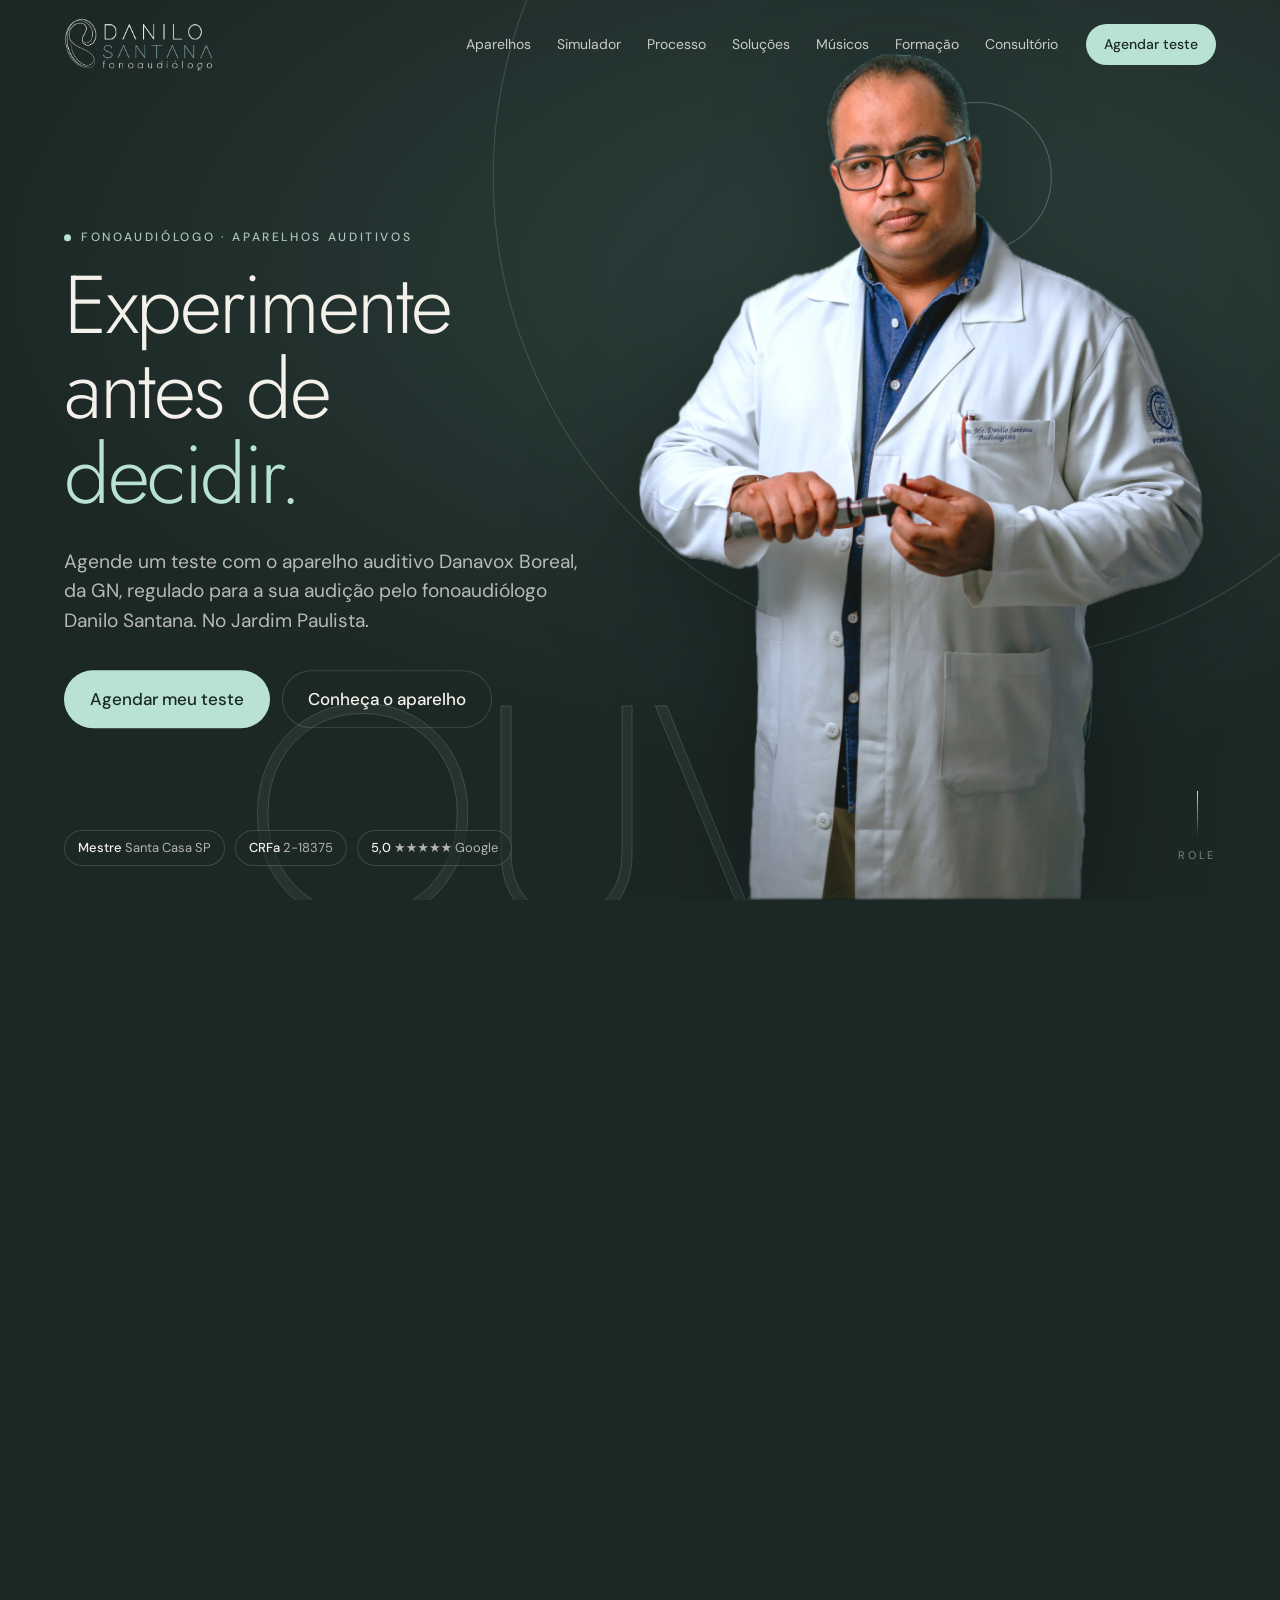
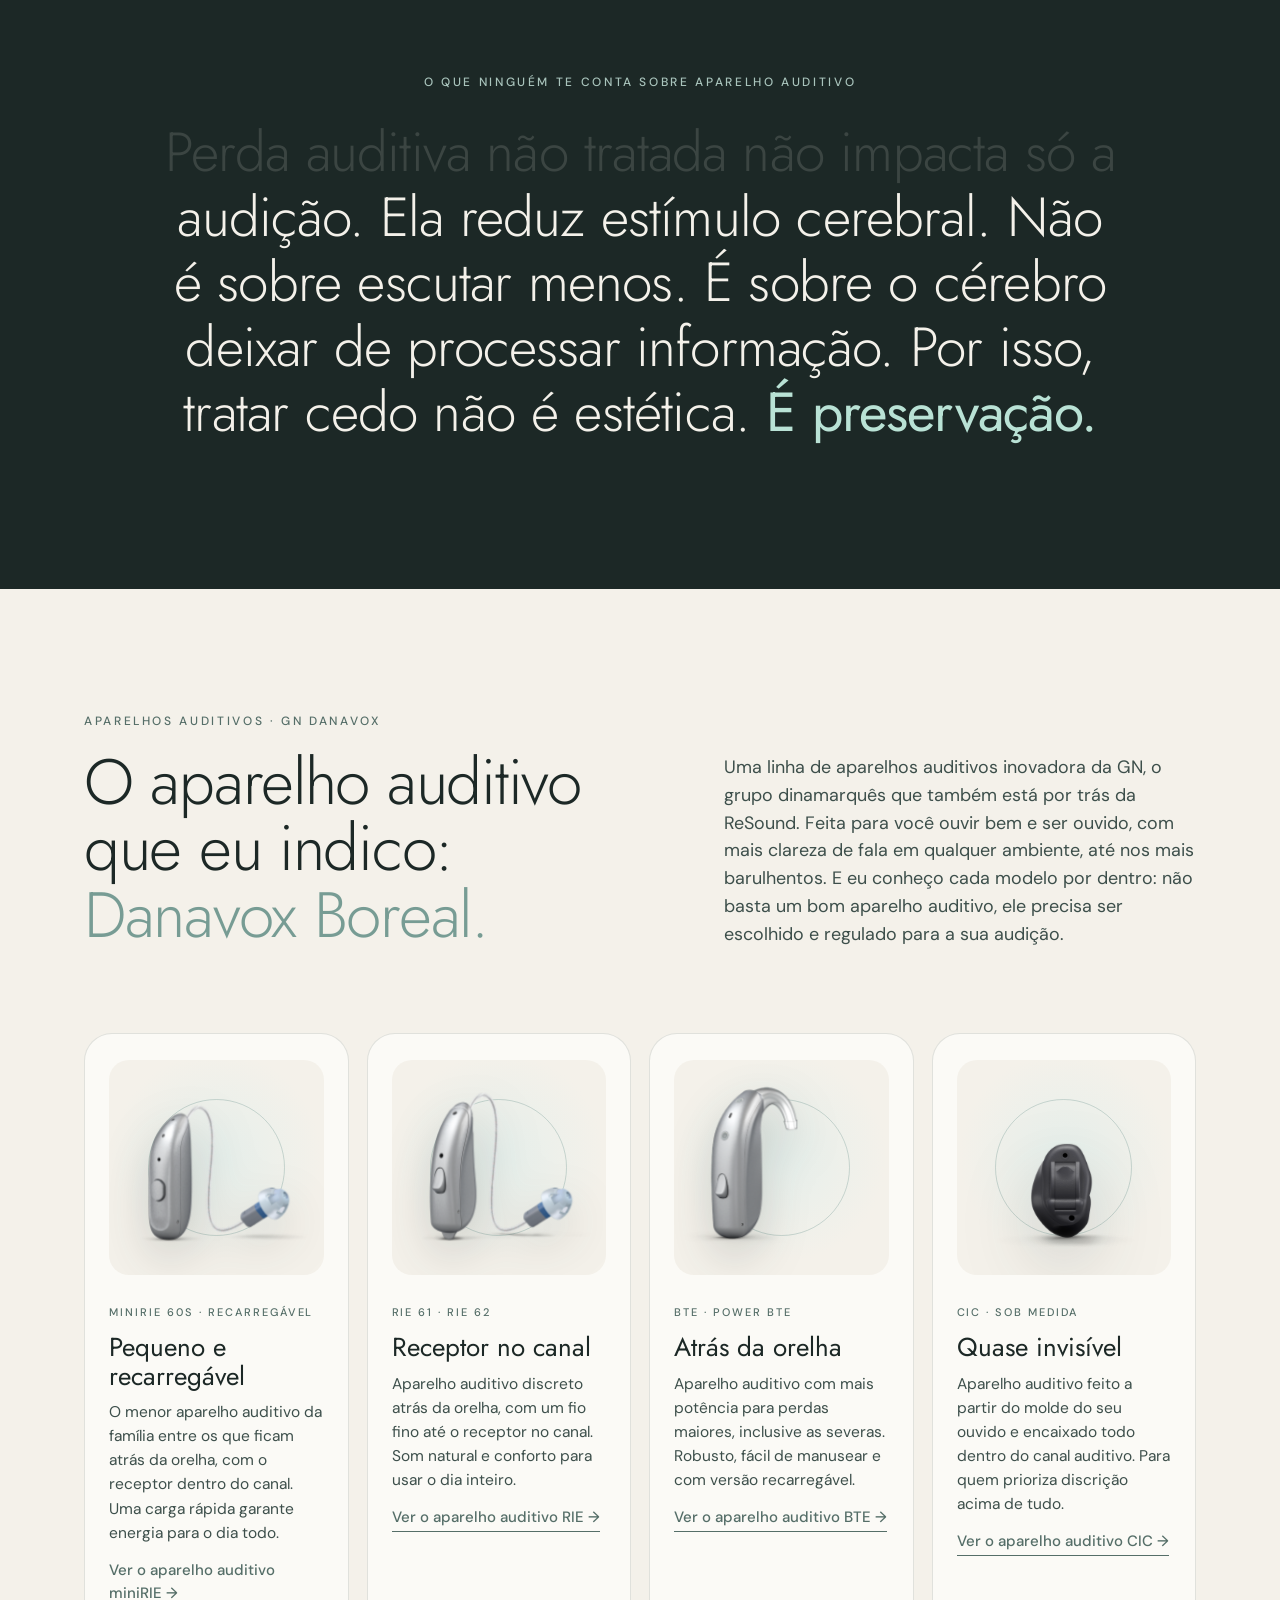
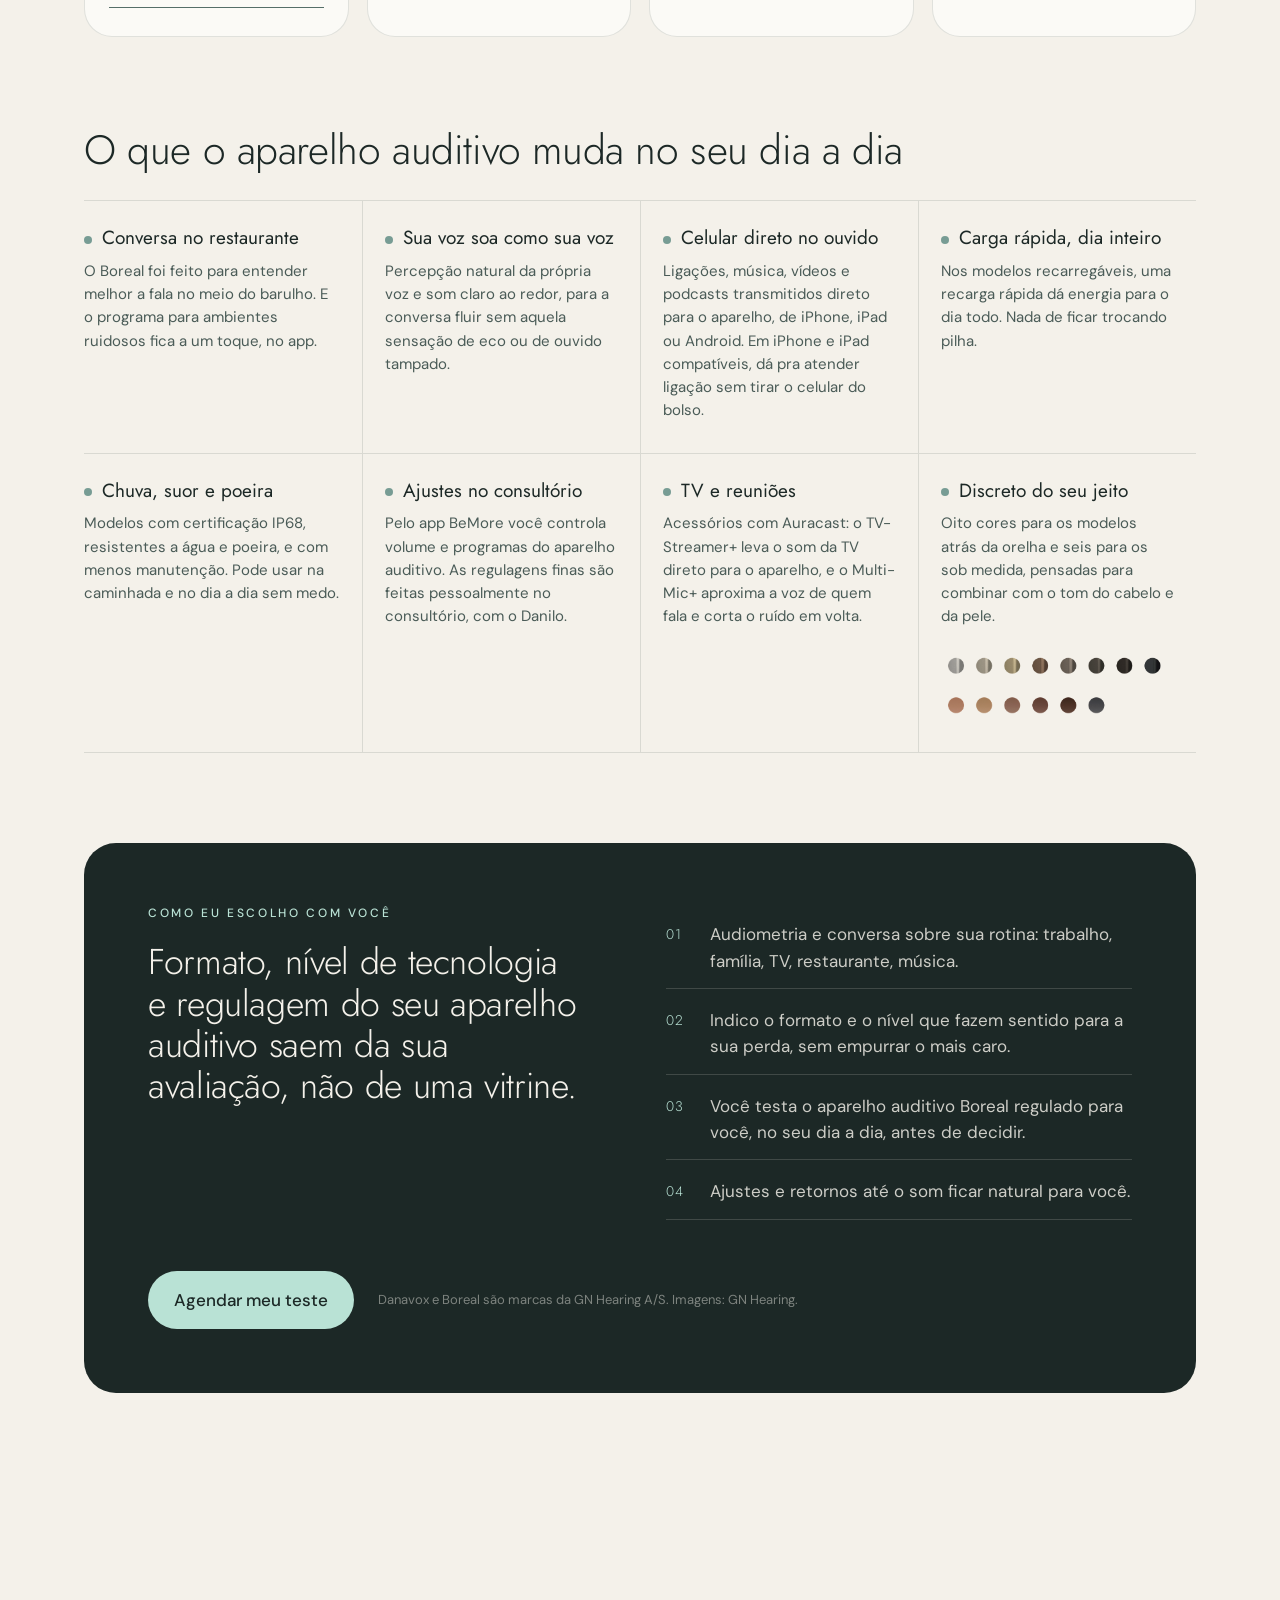
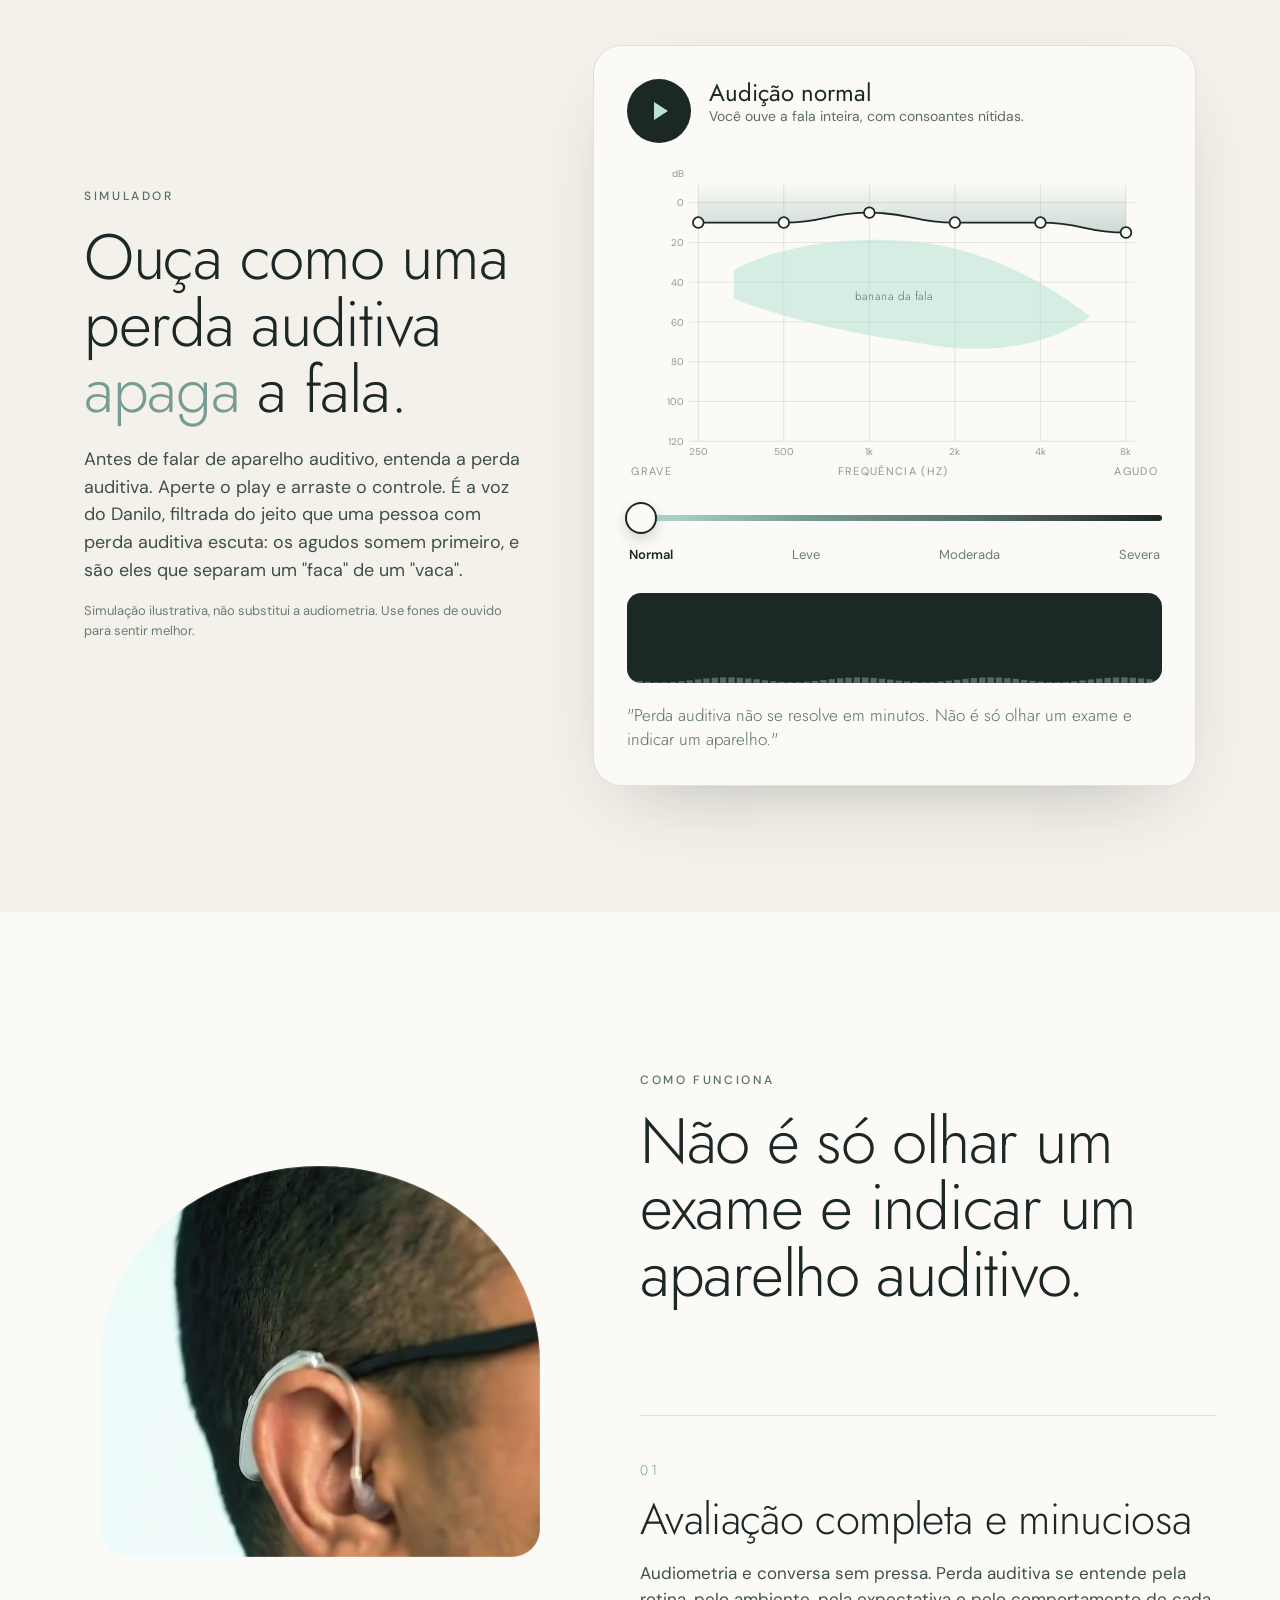
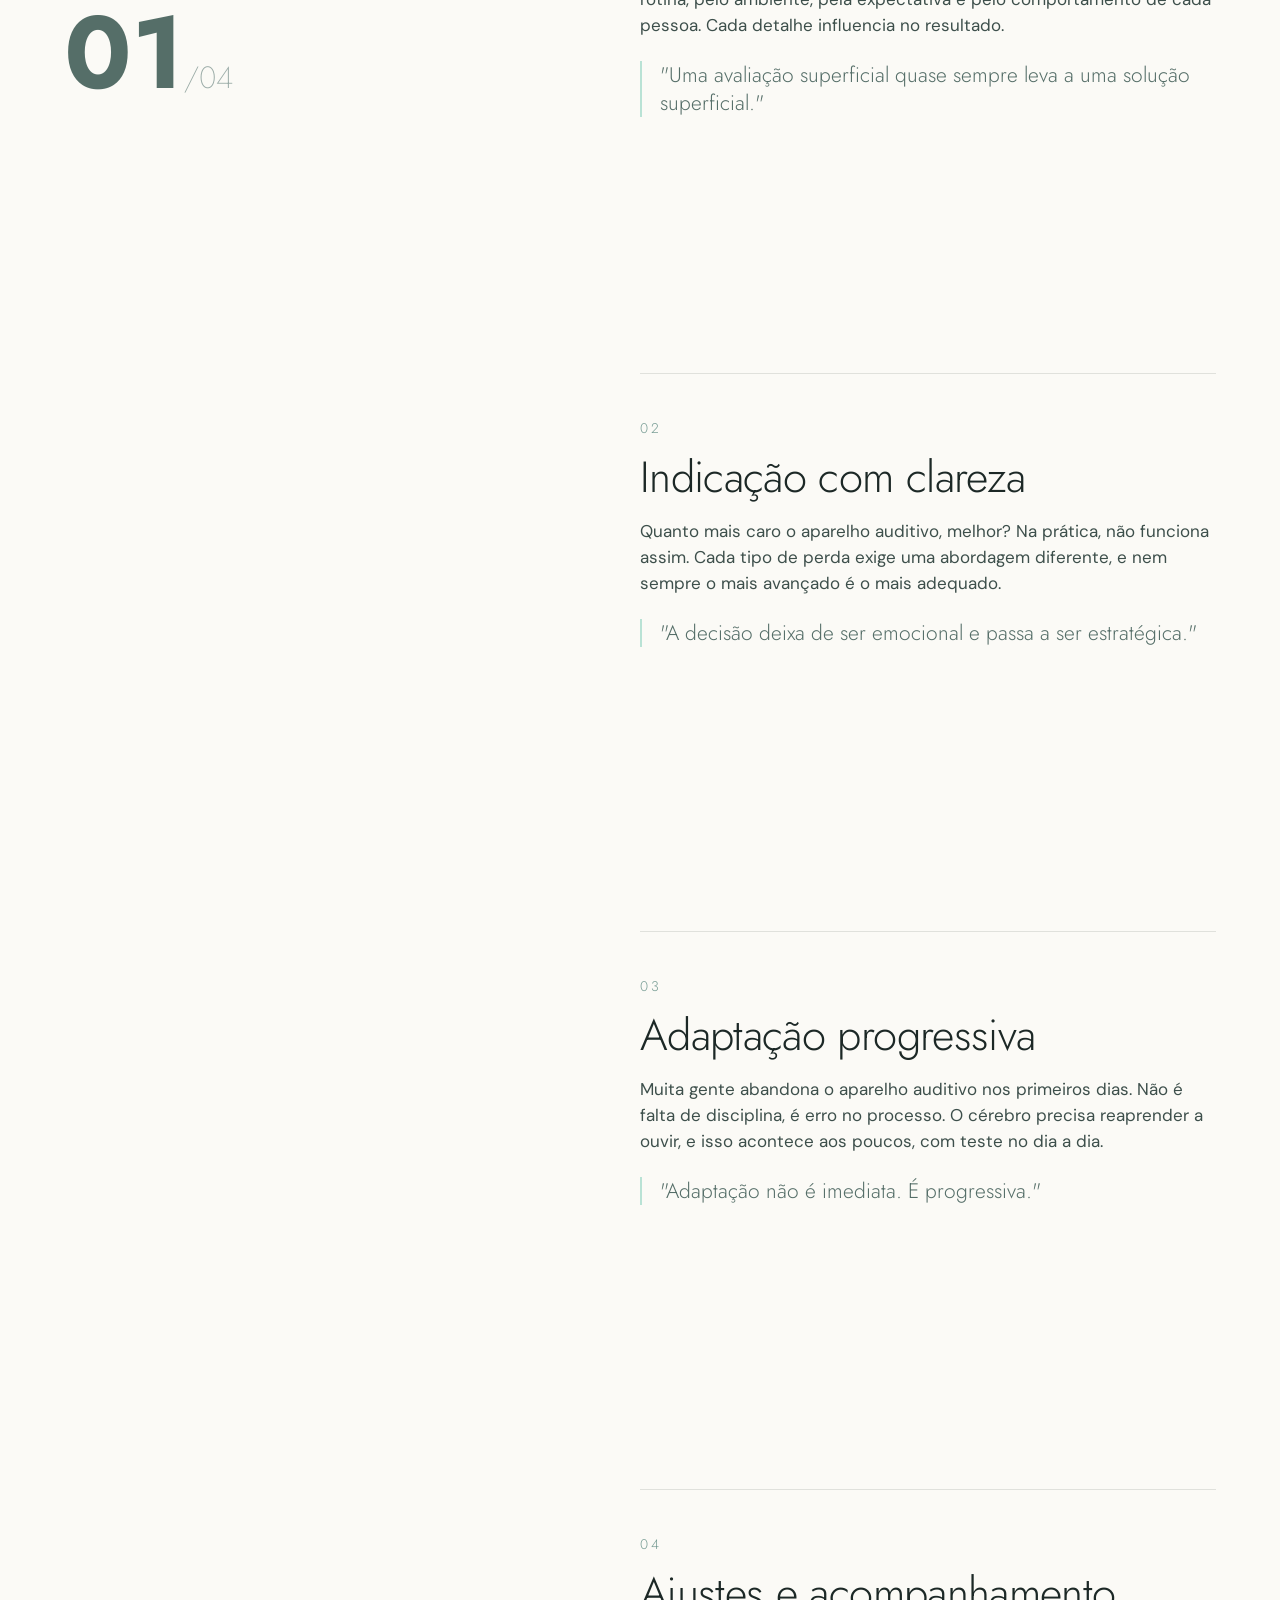
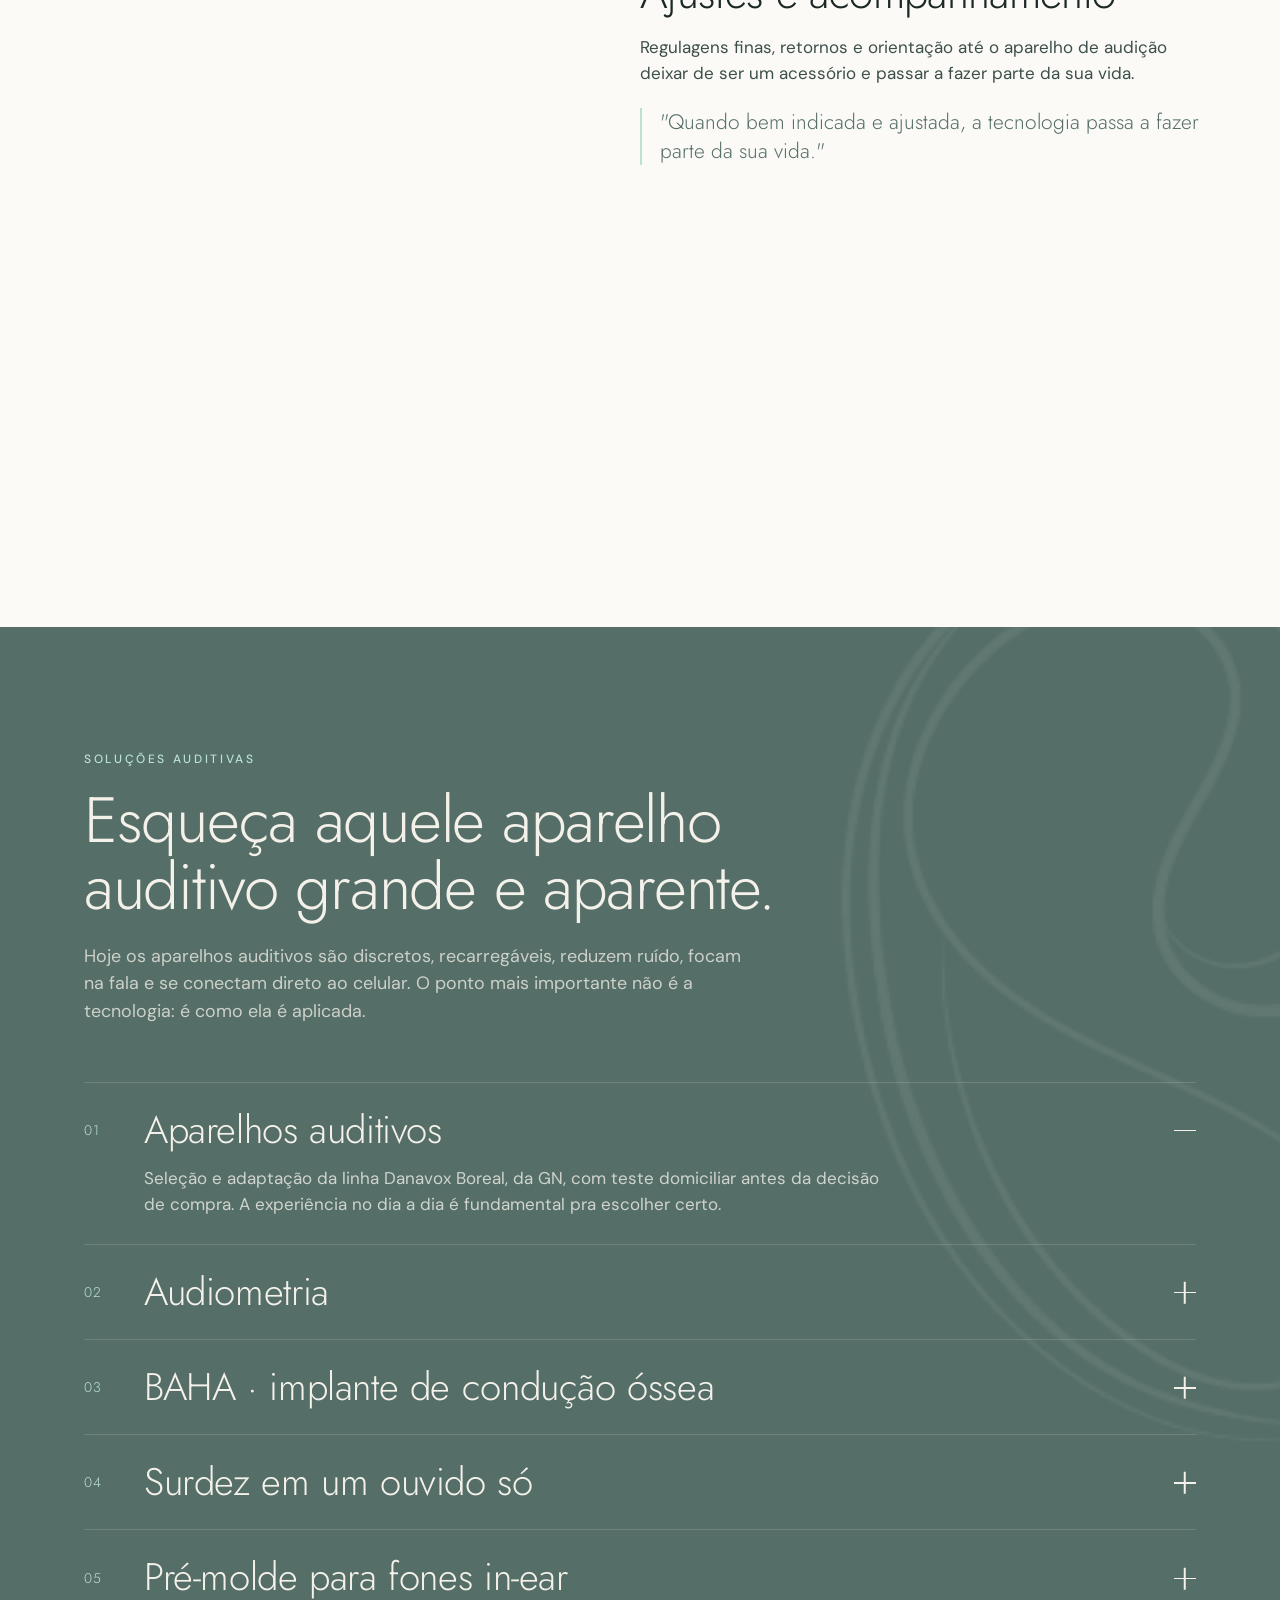
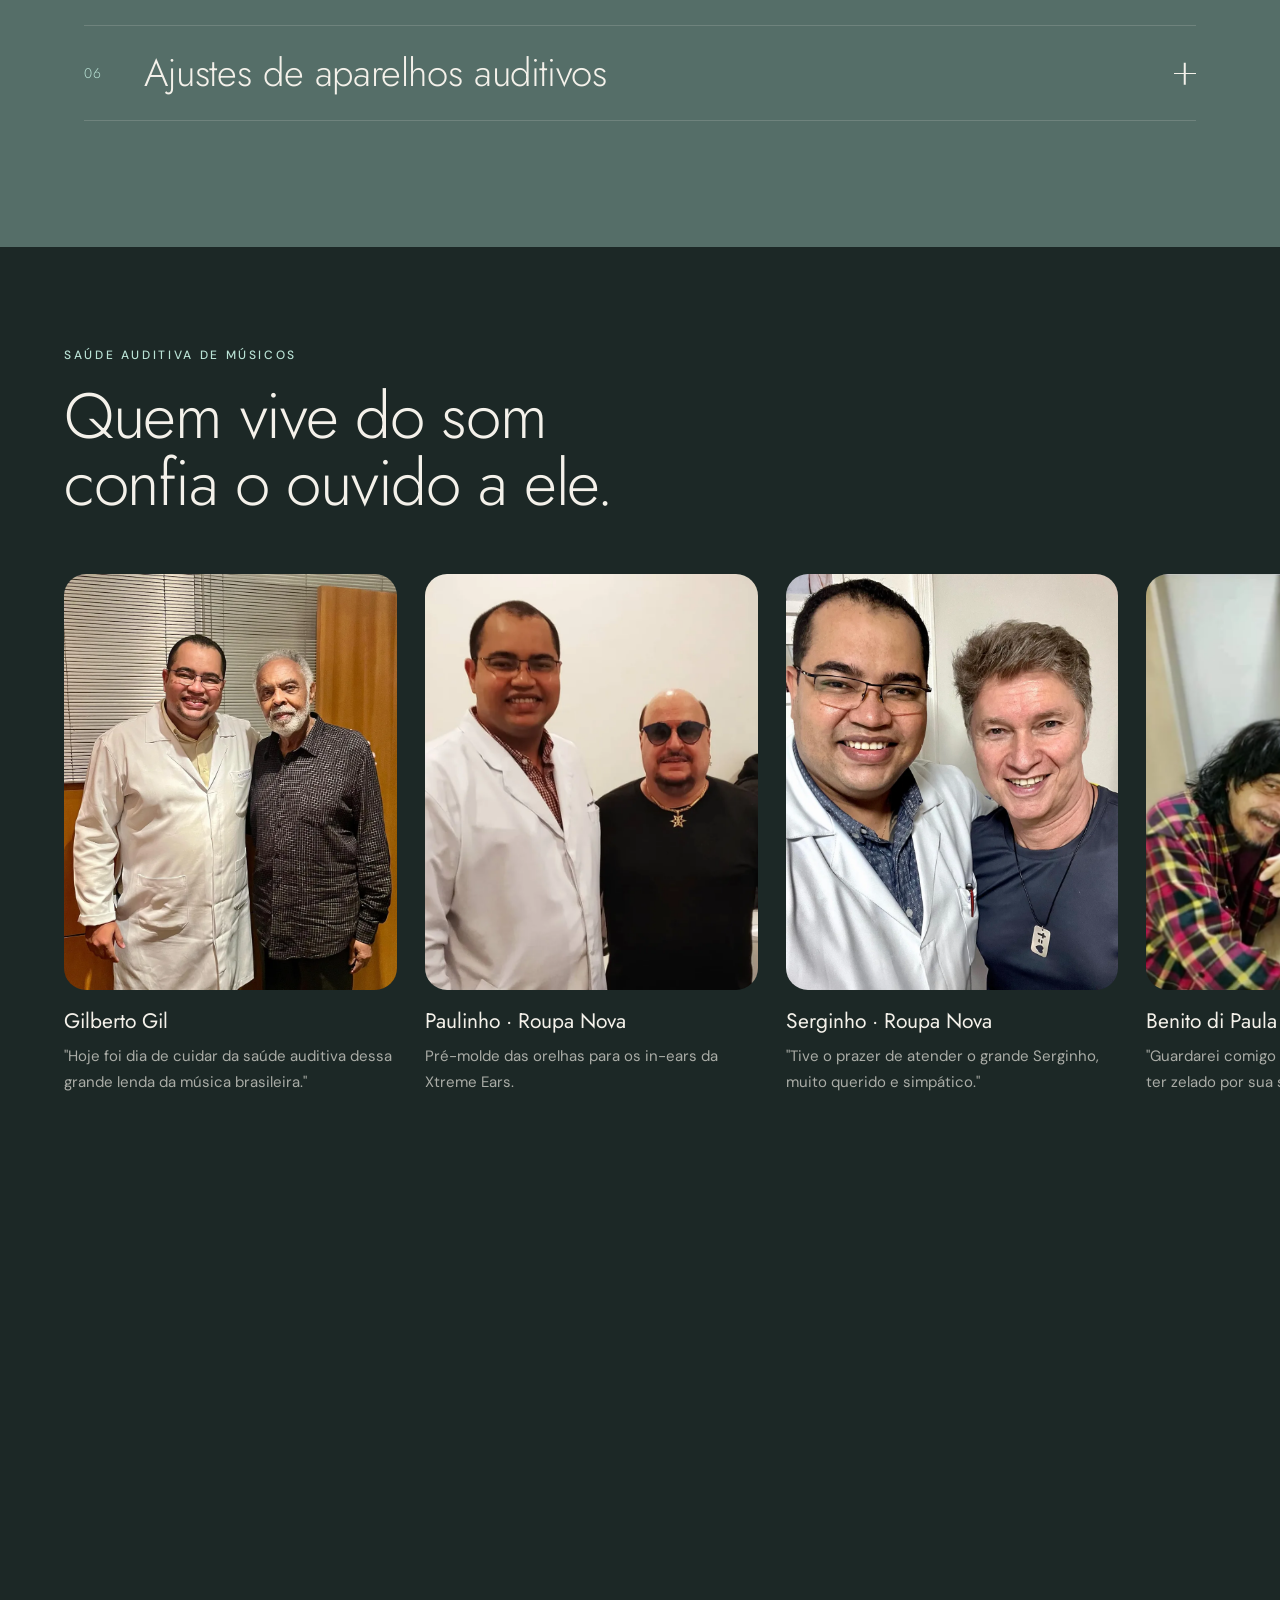
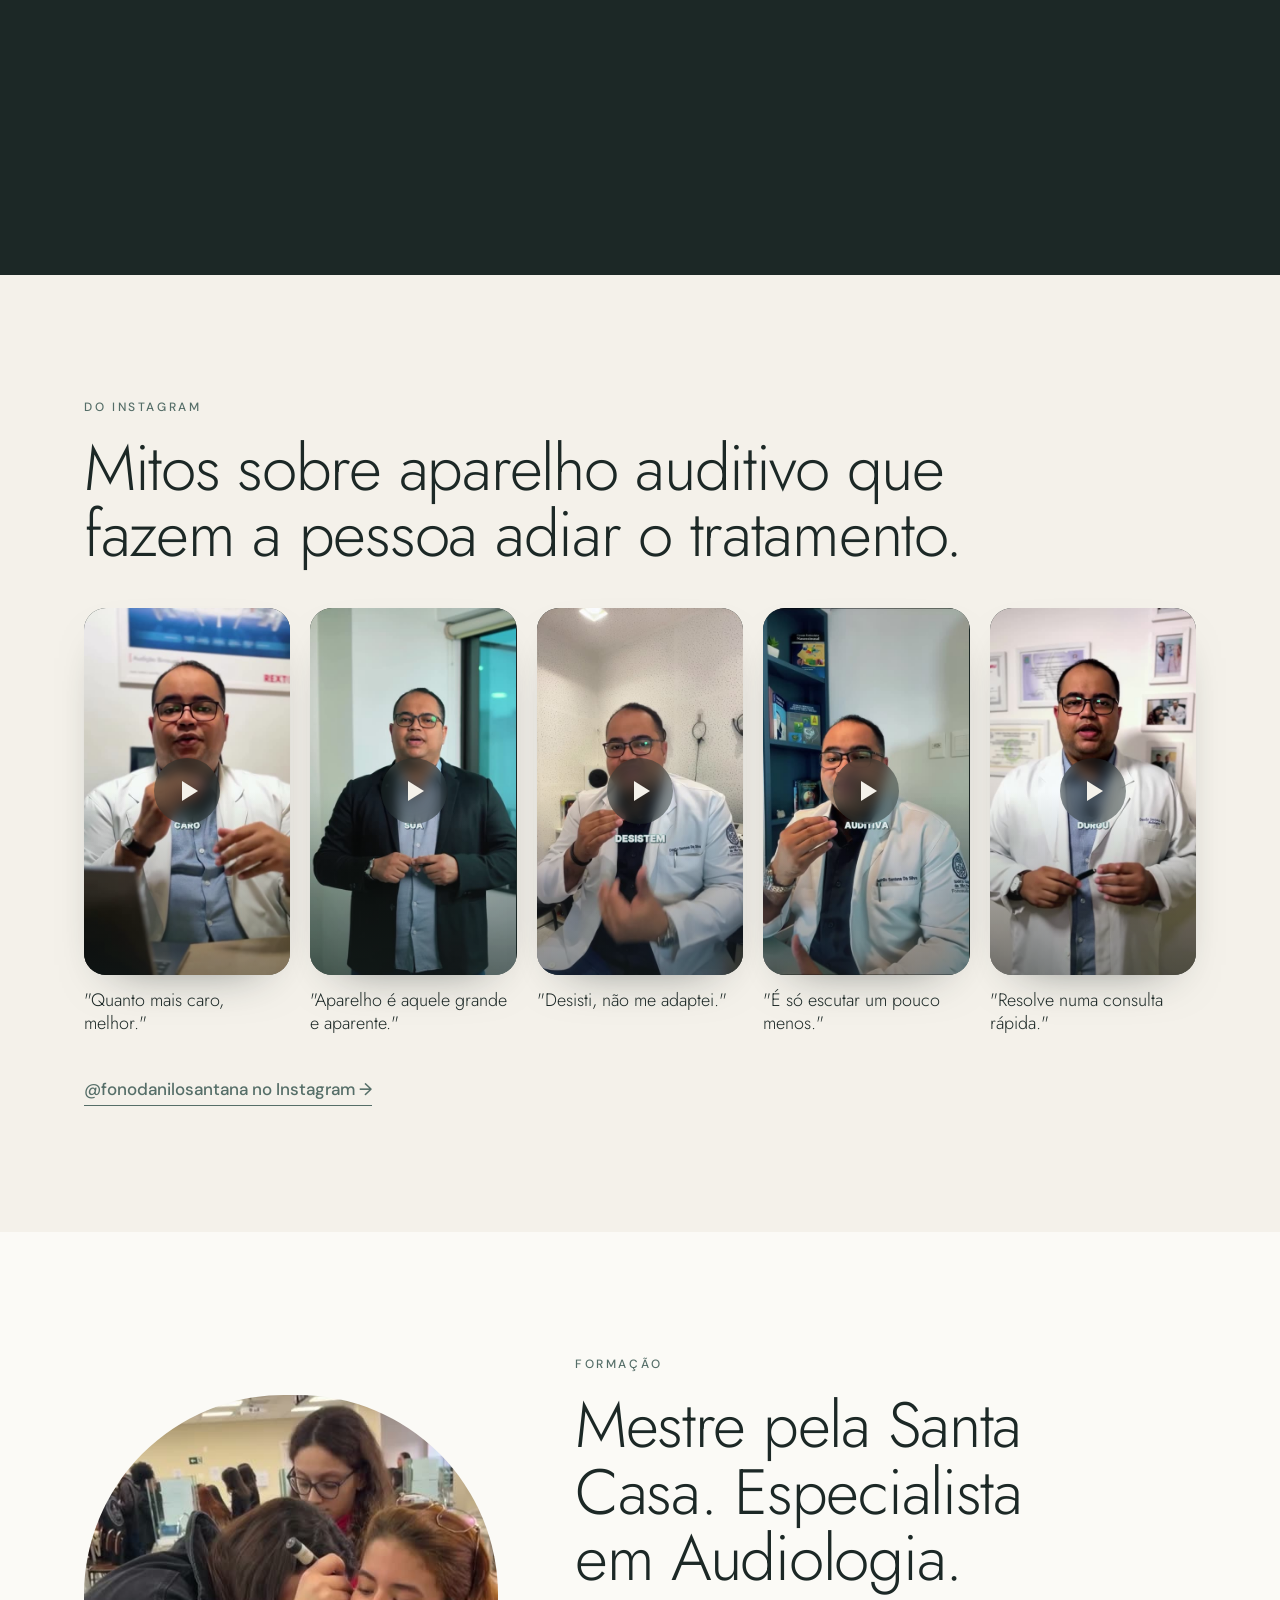
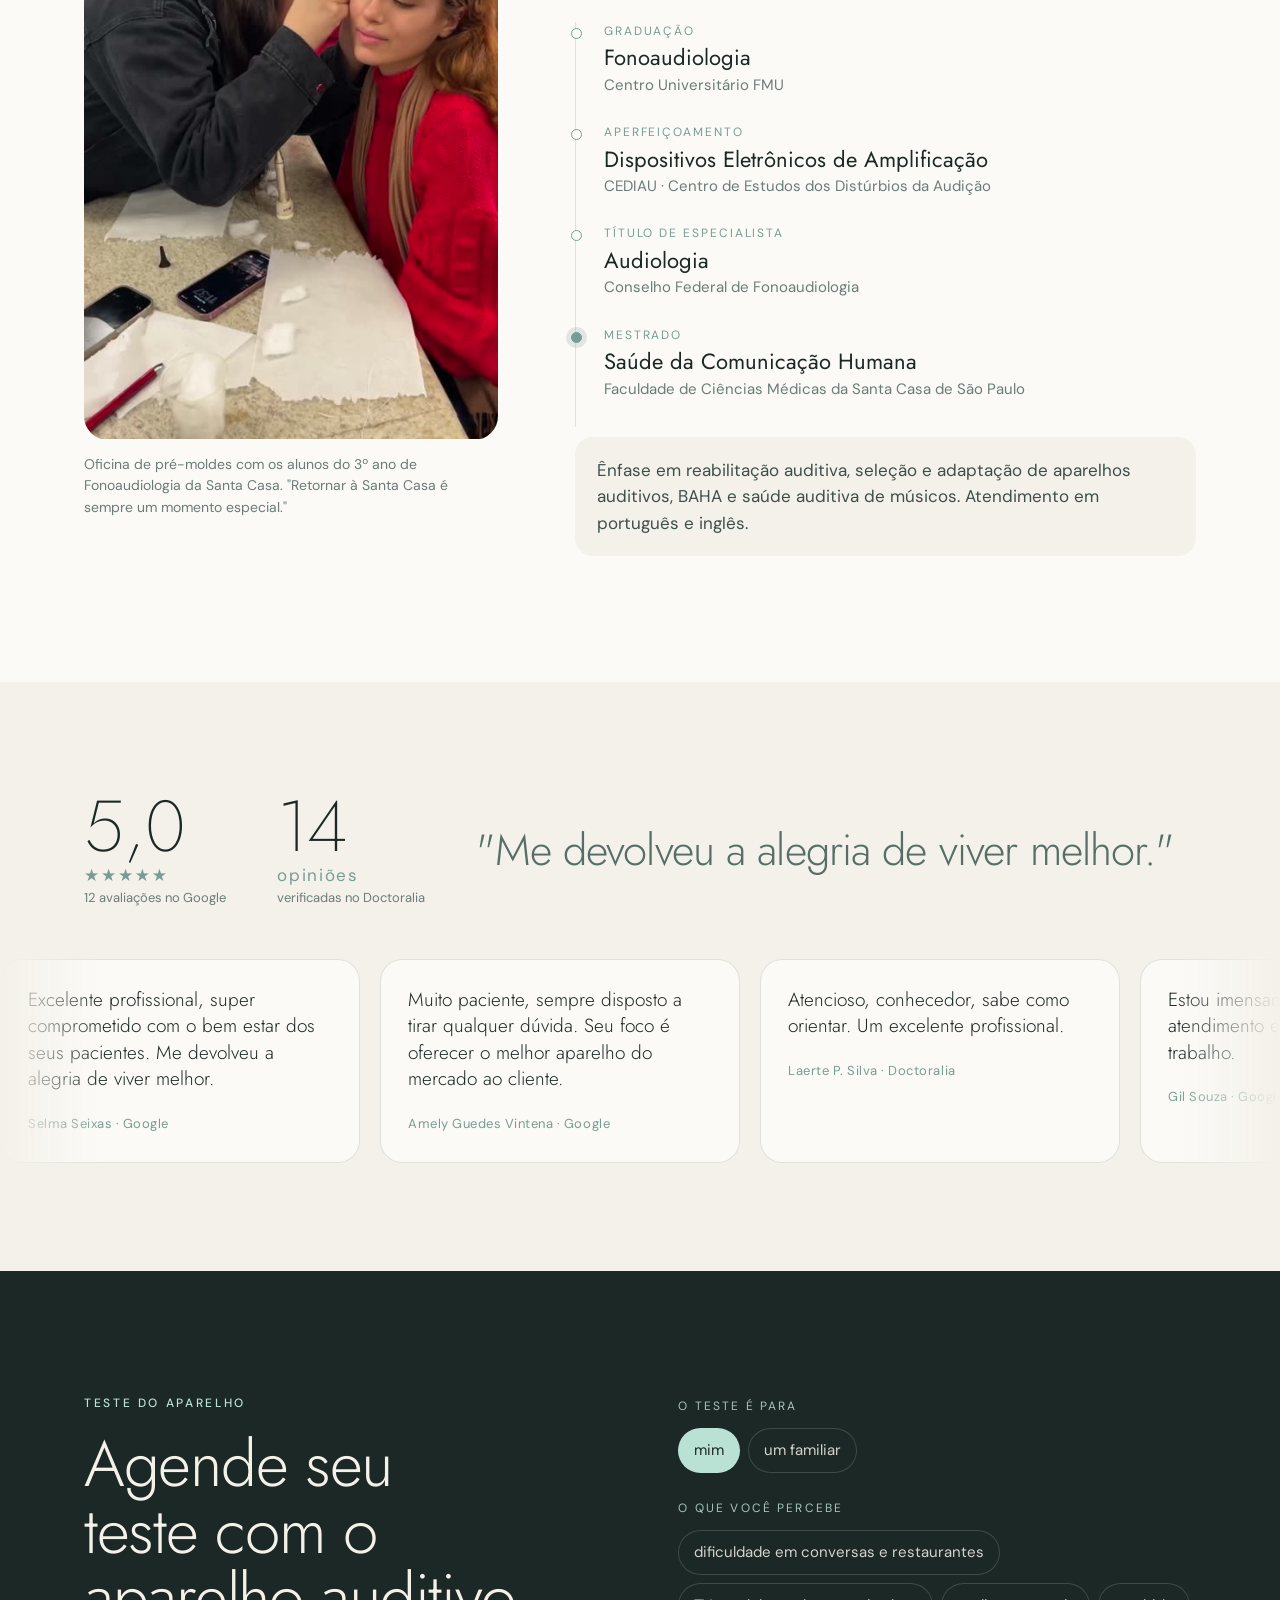
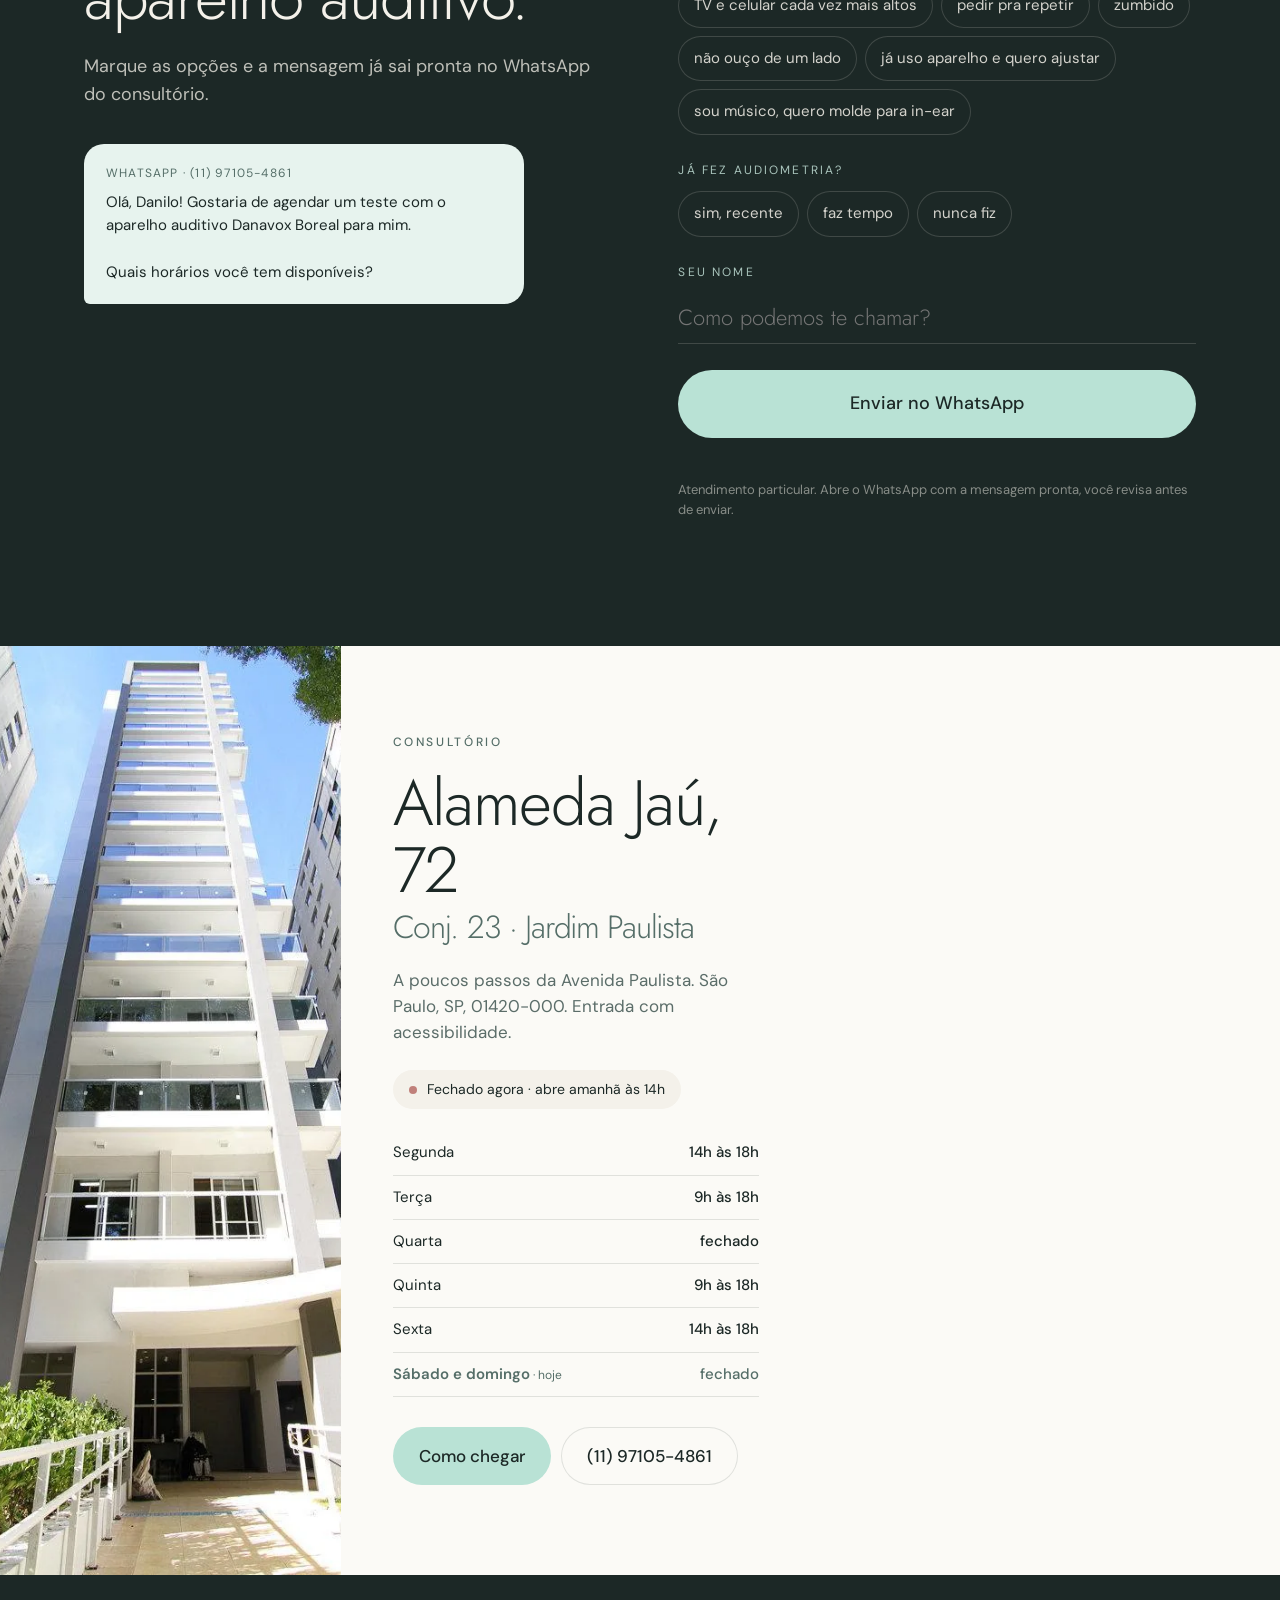
==== commit 4f0f6fce: "Preview de link: Danilo Santana | Aparelhos Auditivos Nova imagem de compartilhamento (og-aparelhos." ====
--- a/index.html
+++ b/index.html
@@ -3,12 +3,18 @@
 <head>
 <meta charset="utf-8">
 <meta name="viewport" content="width=device-width, initial-scale=1, maximum-scale=1, user-scalable=no, viewport-fit=cover">
-<title>Teste de Aparelho Auditivo Danavox Boreal | Danilo Santana, Fonoaudiólogo | Jardim Paulista, SP</title>
+<title>Danilo Santana | Aparelhos Auditivos | Teste do Danavox Boreal no Jardim Paulista, SP</title>
 <meta name="description" content="Agende um teste com o aparelho auditivo Danavox Boreal (GN): avaliação individual, regulagem do aparelho de audição para a sua perda e teste no dia a dia antes de decidir. Aparelhos auditivos no Jardim Paulista, SP. Danilo Santana, fonoaudiólogo, mestre pela Santa Casa SP e especialista em Audiologia. Alameda Jaú, 72, Jardim Paulista.">
 <meta name="theme-color" content="#1c2826">
-<meta property="og:title" content="Teste o aparelho auditivo Danavox Boreal | Danilo Santana">
-<meta property="og:description" content="Experimente o aparelho regulado para a sua audição antes de decidir. Jardim Paulista, São Paulo.">
-<meta property="og:image" content="img/og.jpg">
+<meta property="og:title" content="Danilo Santana | Aparelhos Auditivos">
+<meta property="og:description" content="Teste o aparelho auditivo Danavox Boreal regulado para a sua audição antes de decidir. Aparelhos auditivos no Jardim Paulista, São Paulo.">
+<meta property="og:image" content="https://hctoliv.github.io/danilo-santana/img/og-aparelhos.jpg">
+<meta property="og:image:width" content="1200">
+<meta property="og:image:height" content="630">
+<meta property="og:url" content="https://hctoliv.github.io/danilo-santana/">
+<meta property="og:type" content="website">
+<meta property="og:site_name" content="Danilo Santana | Aparelhos Auditivos">
+<meta name="twitter:card" content="summary_large_image">
 <link rel="icon" href="img/mark-dark.png">
 <link rel="preconnect" href="https://fonts.googleapis.com">
 <link rel="preconnect" href="https://fonts.gstatic.com" crossorigin>
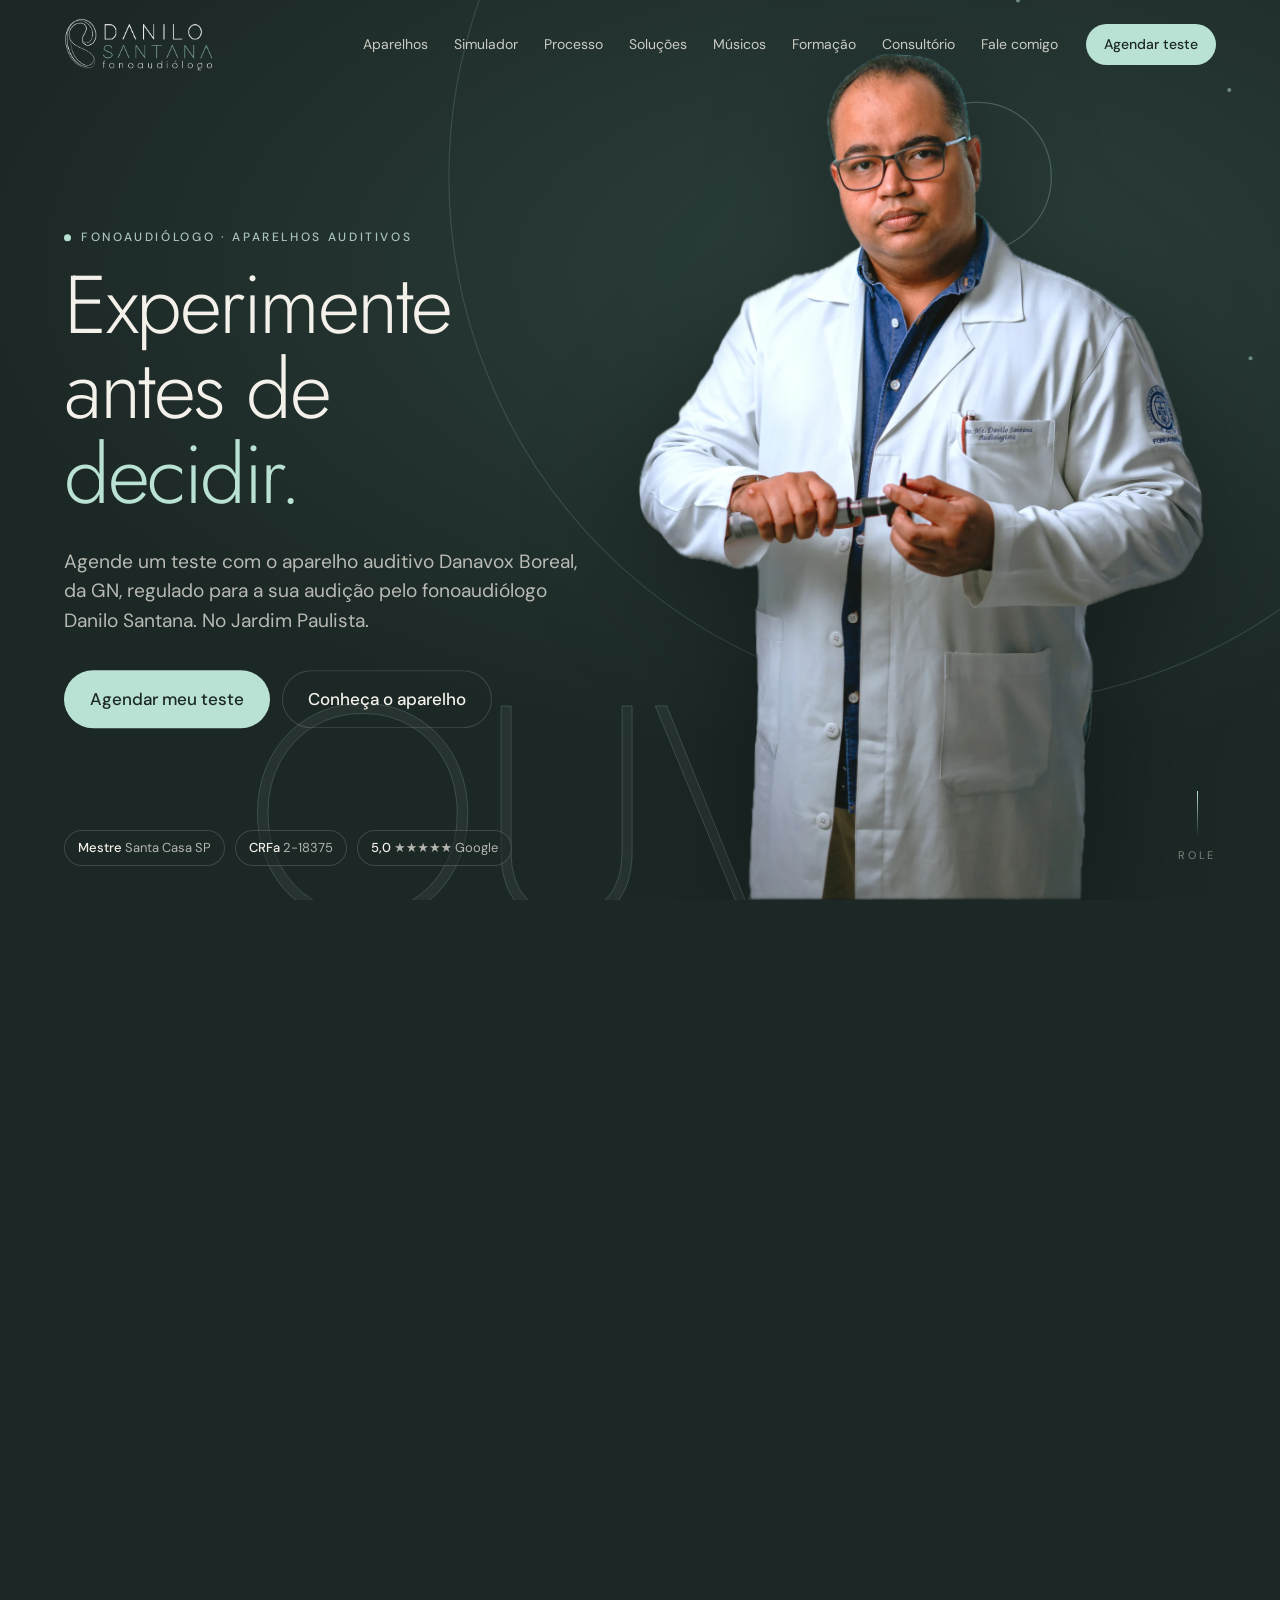
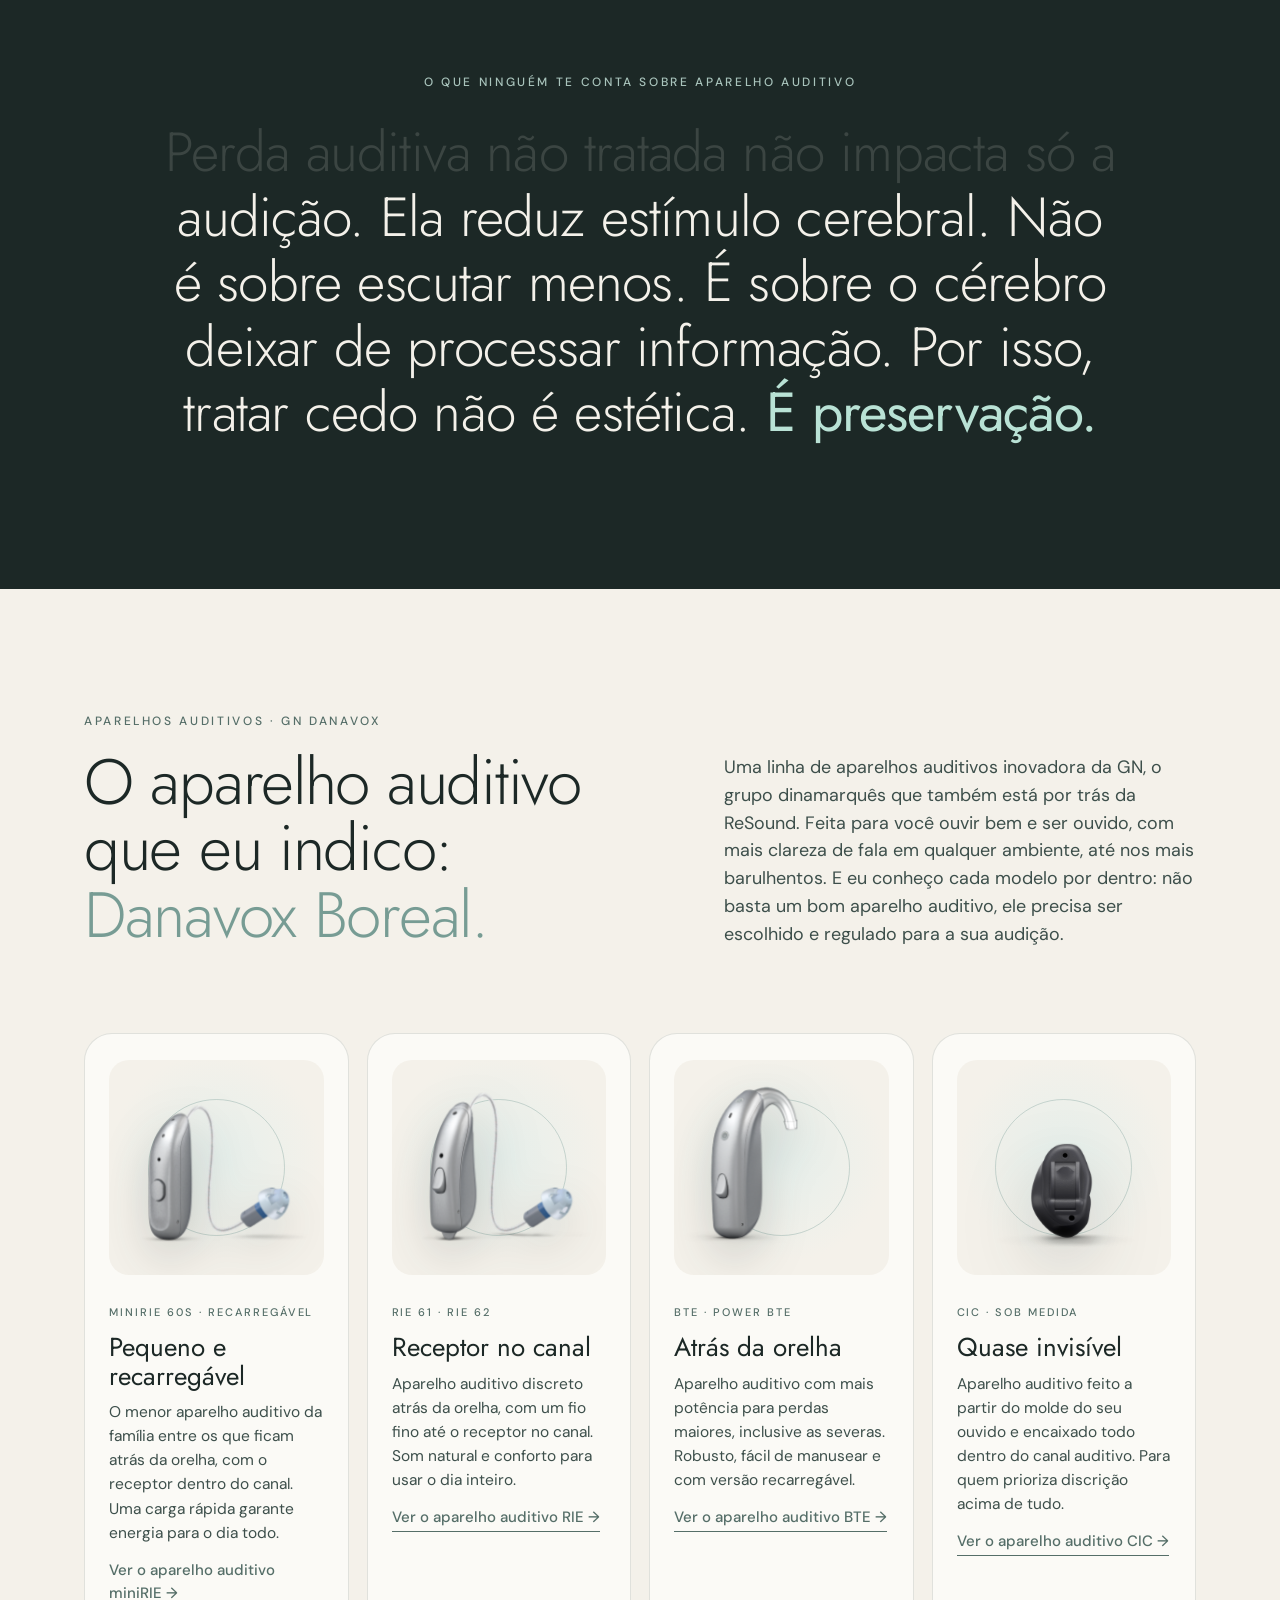
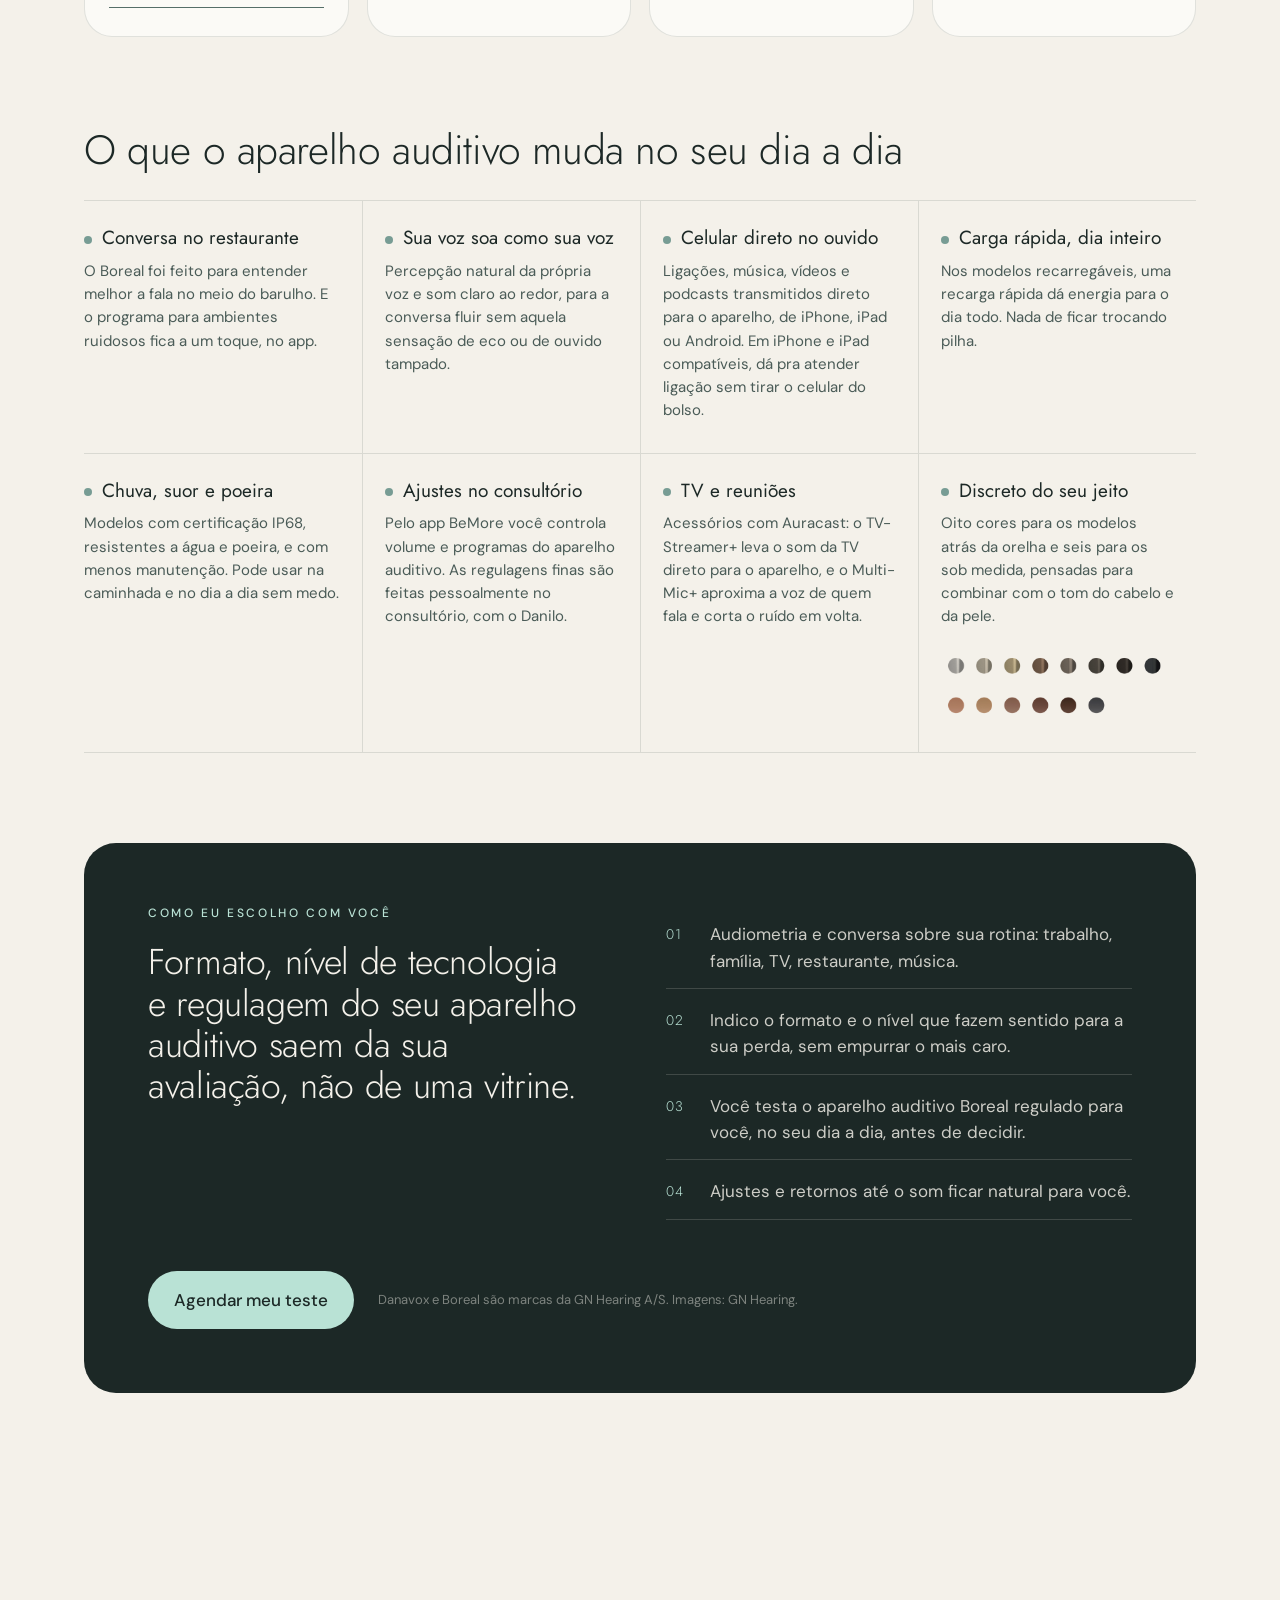
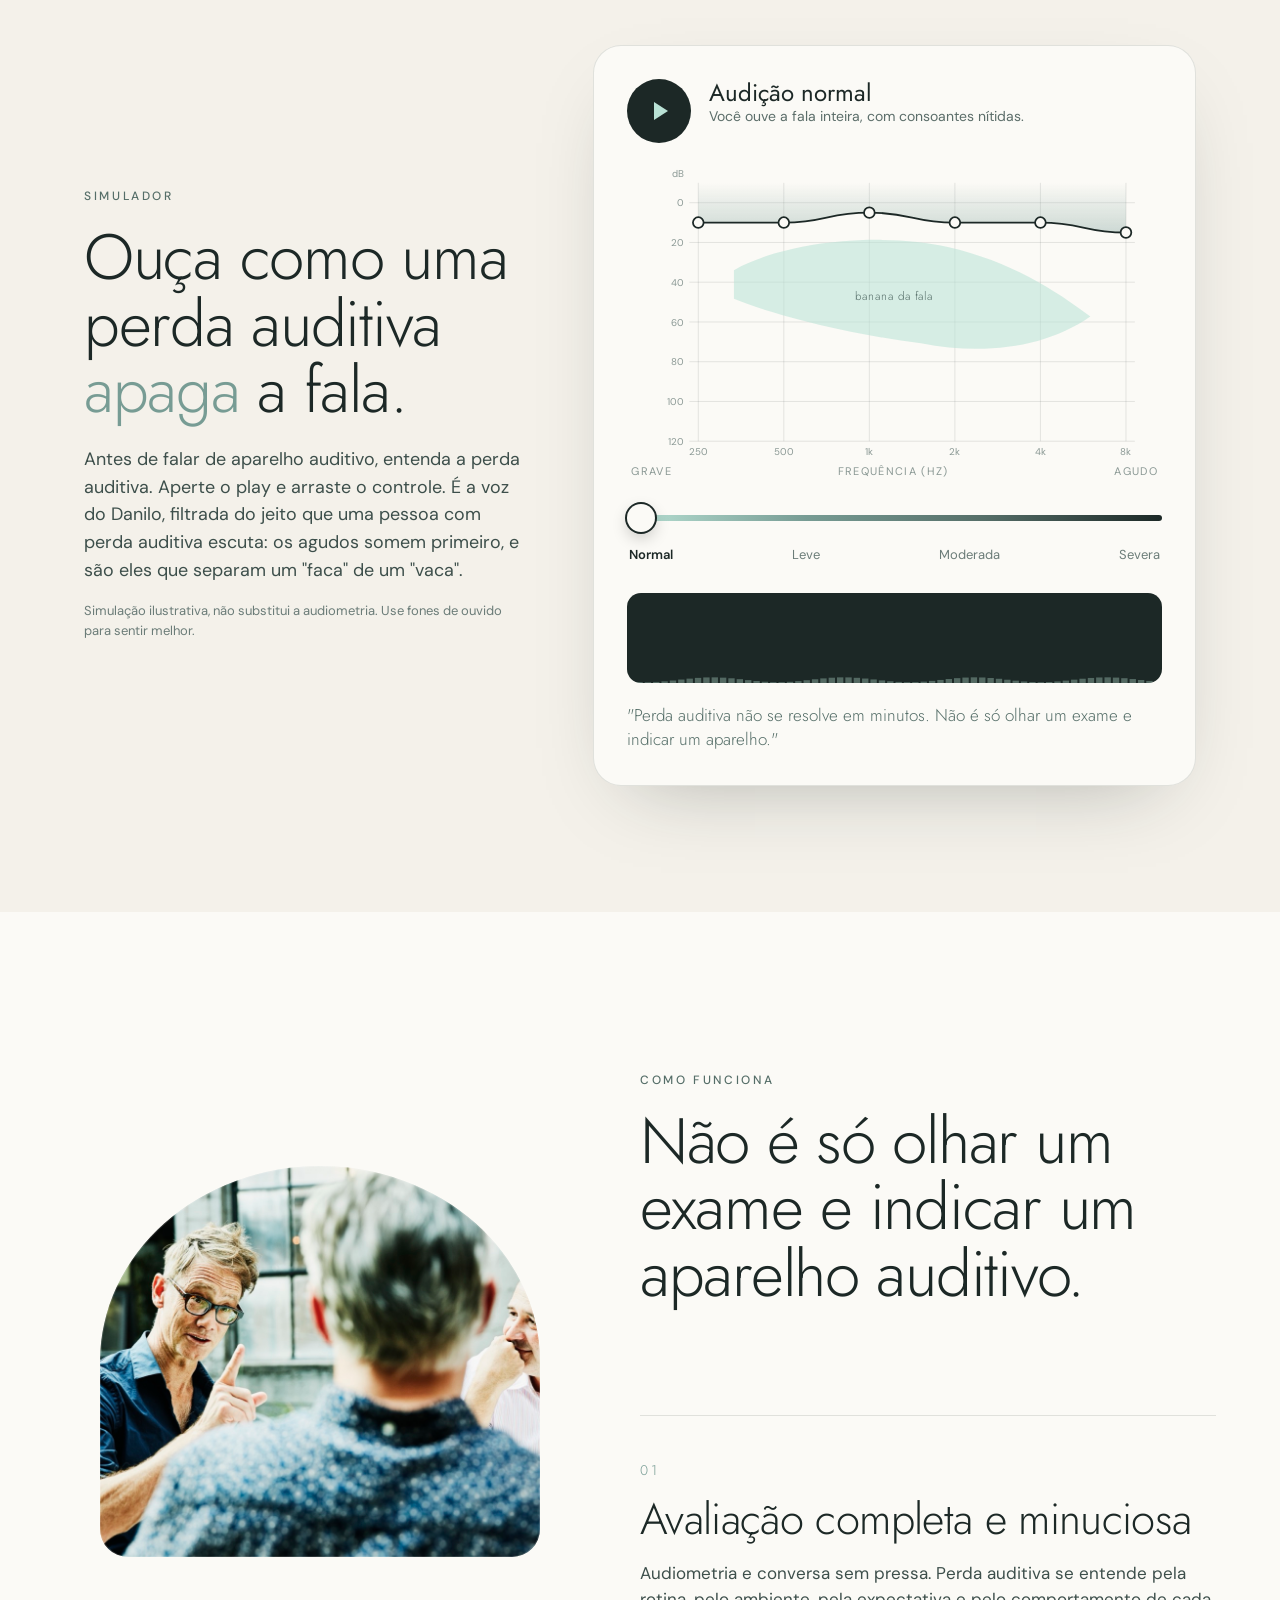
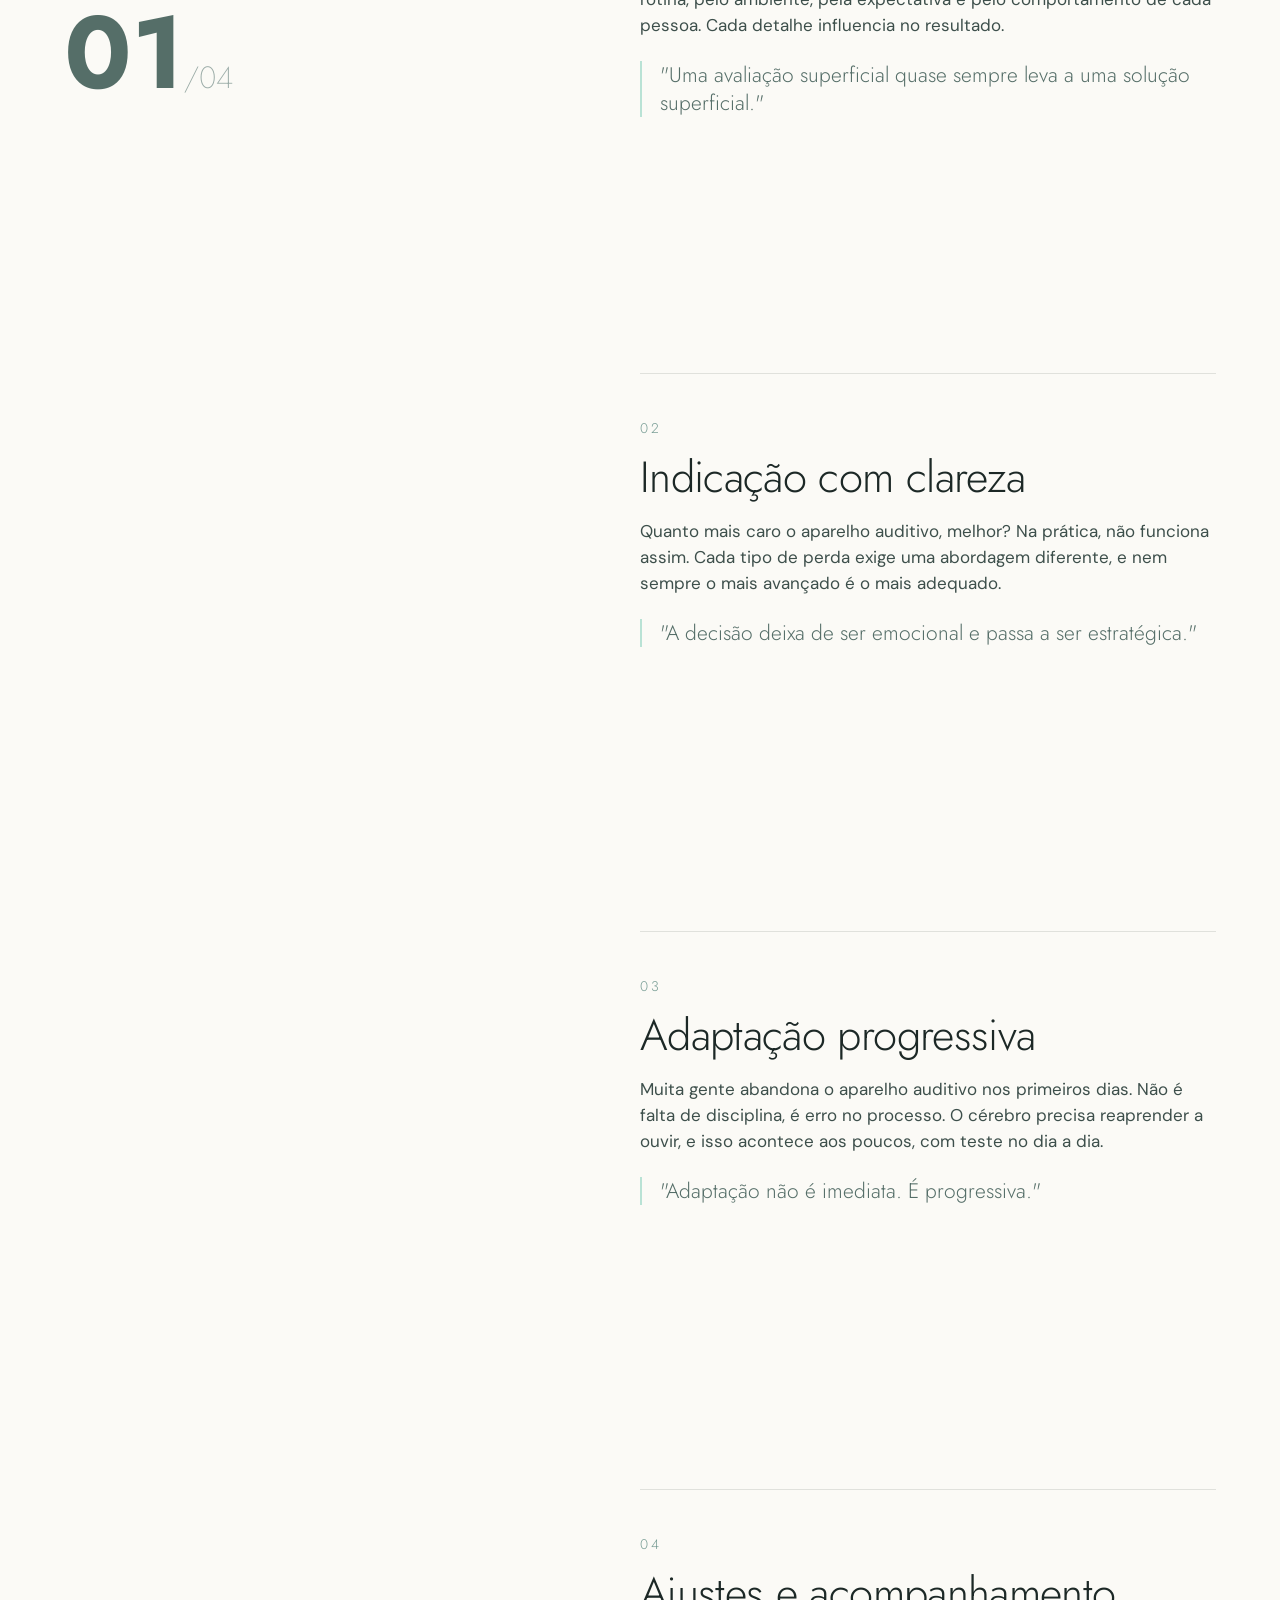
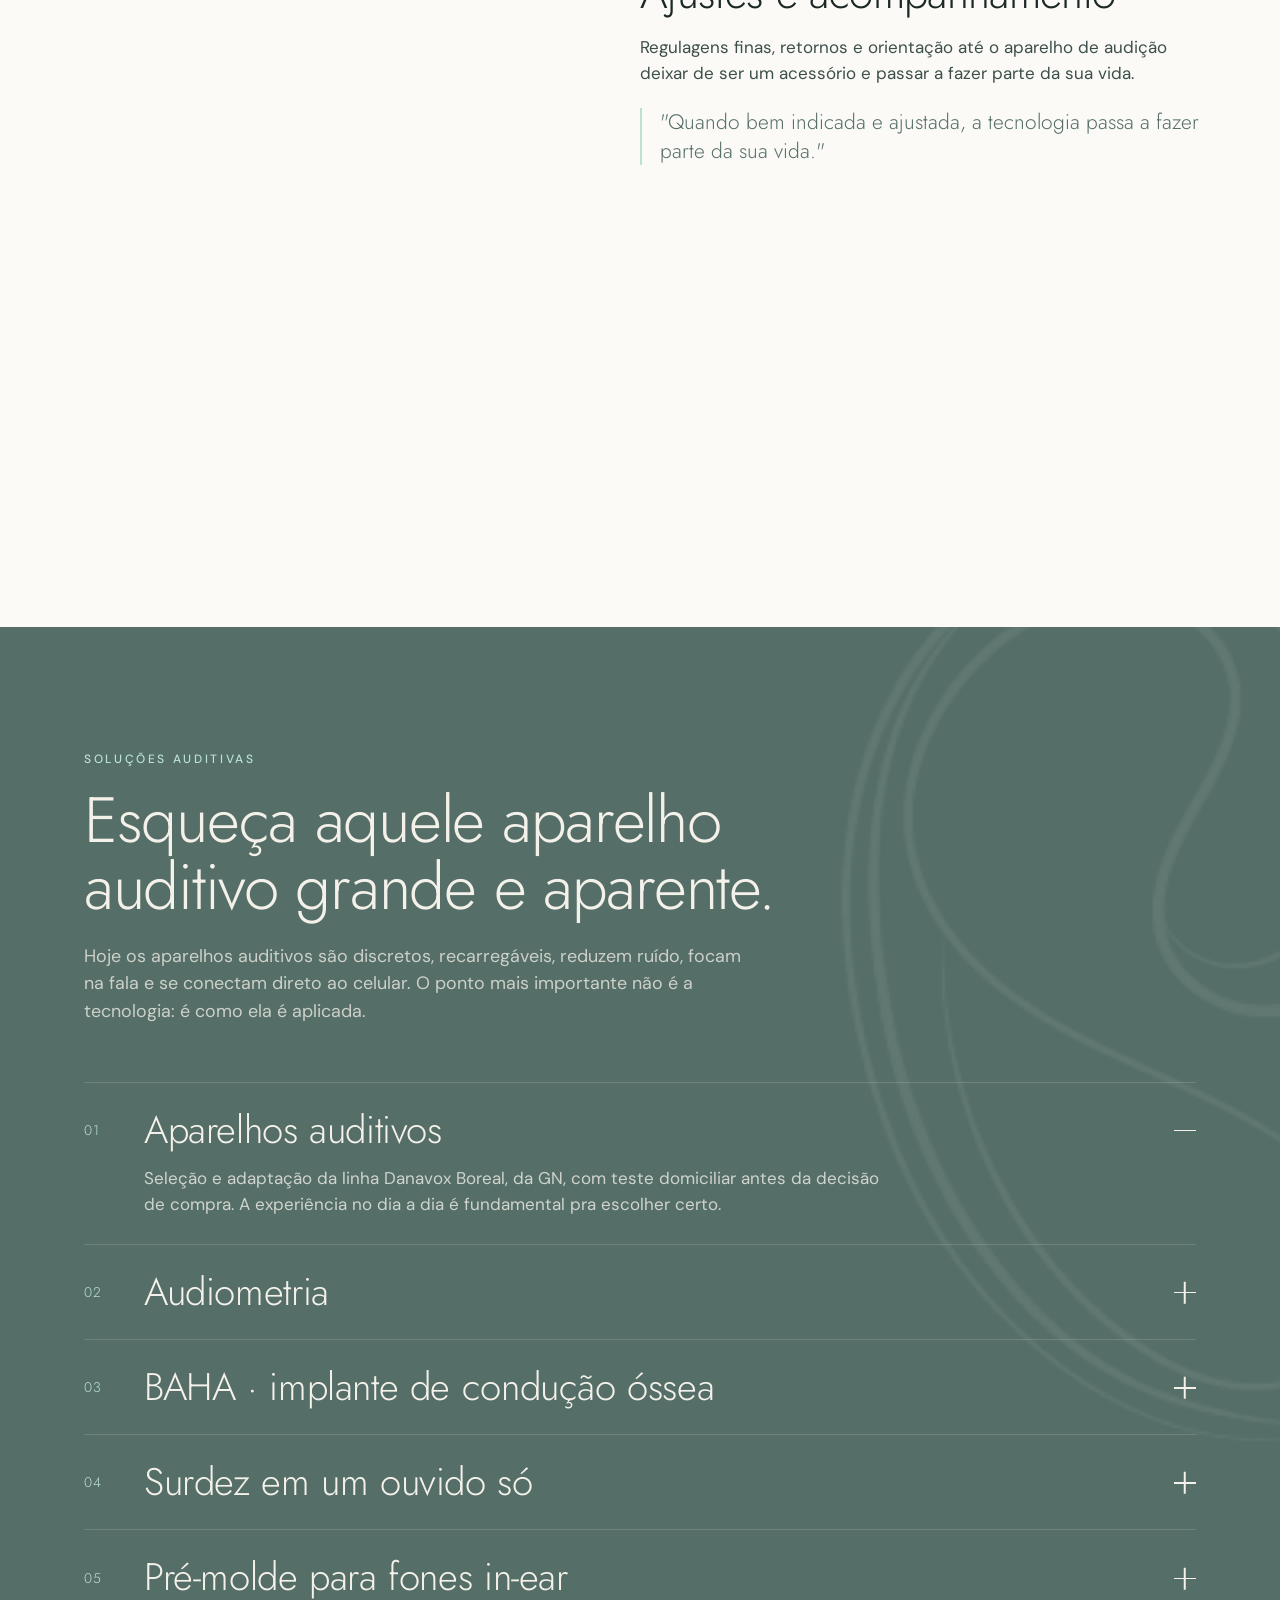
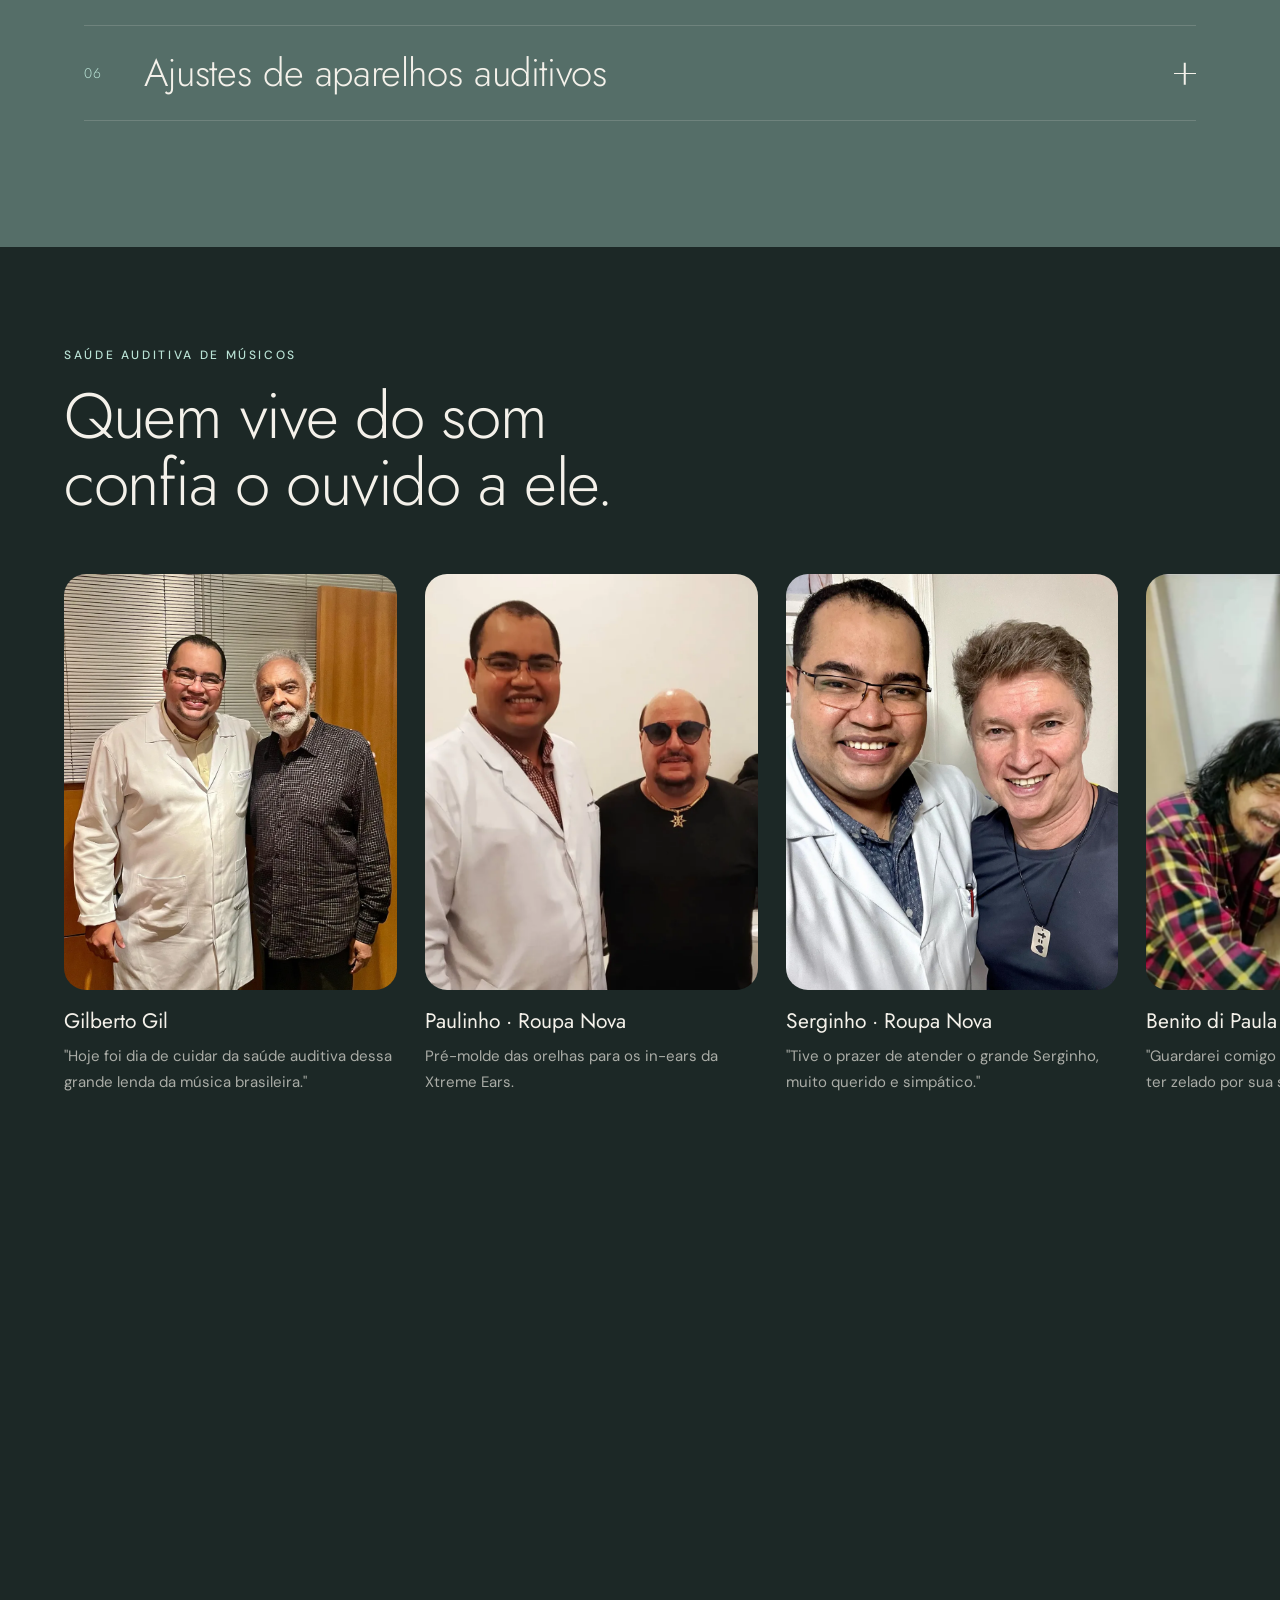
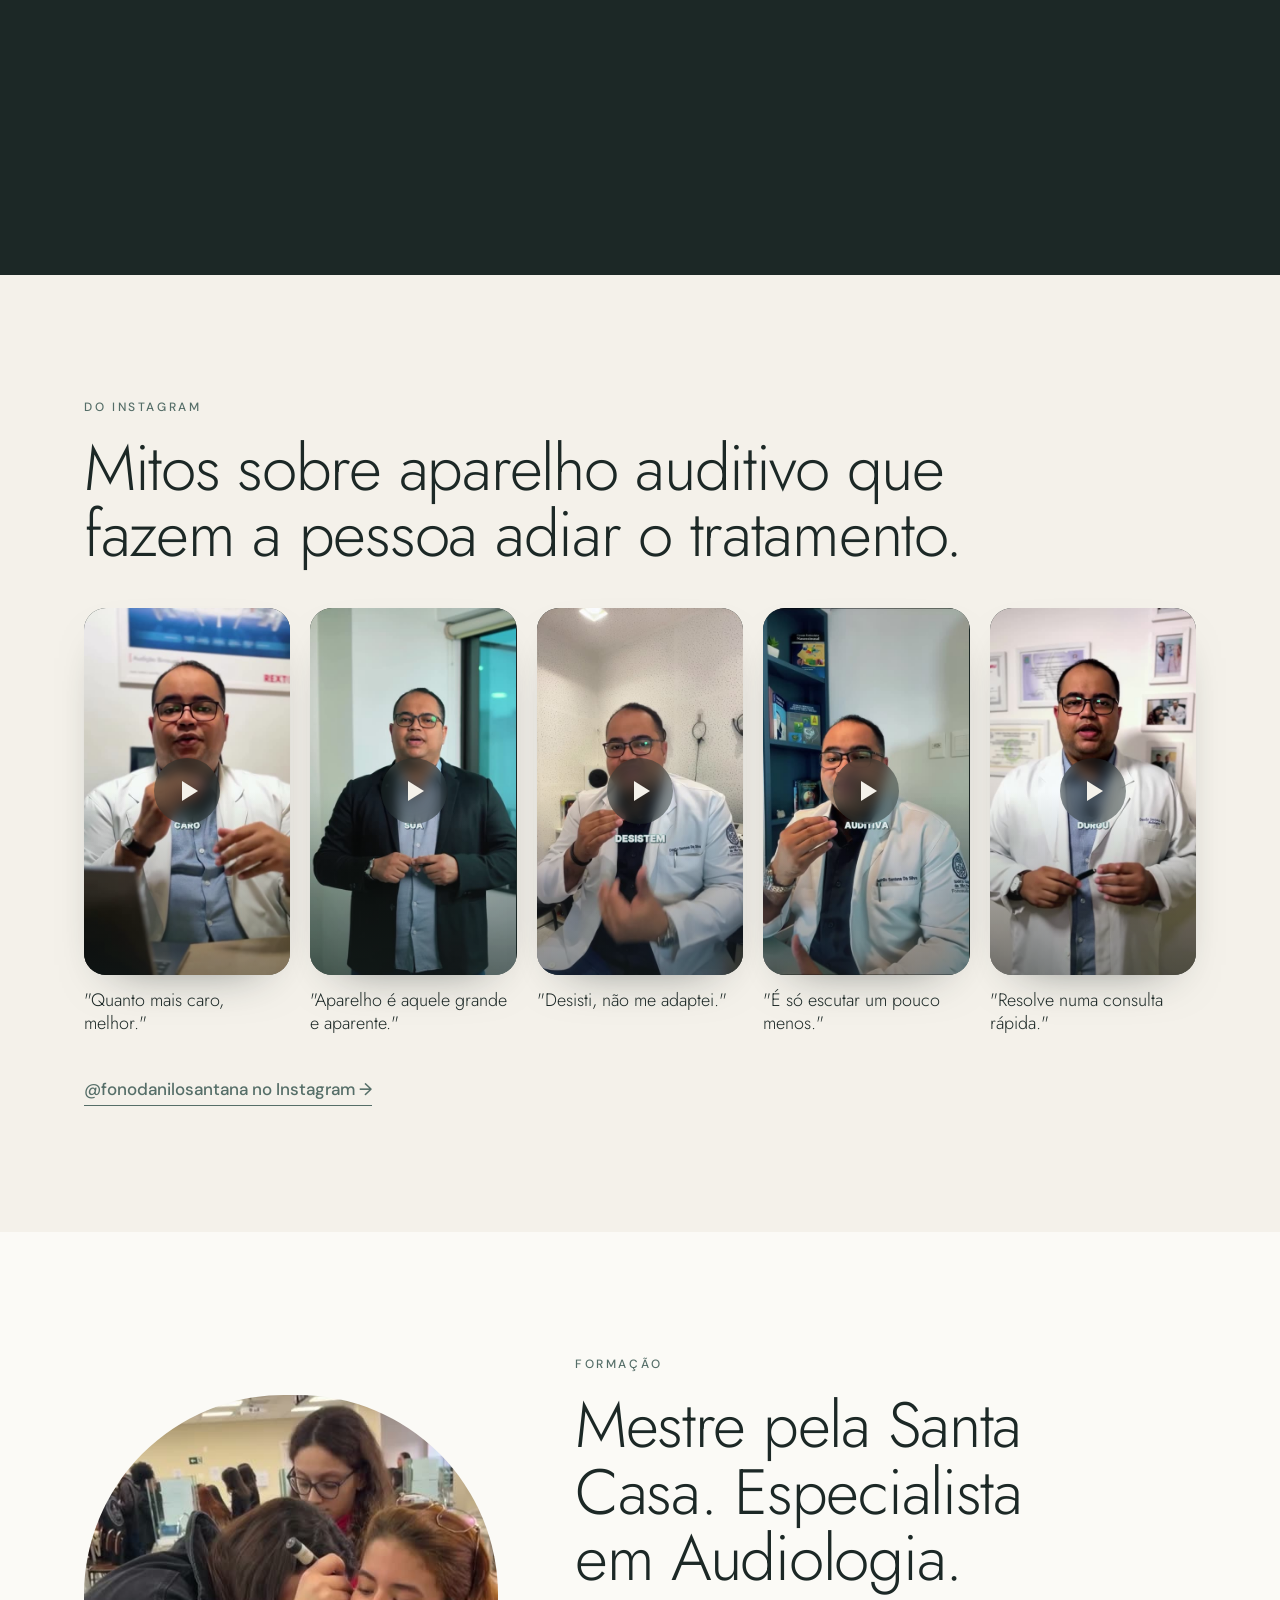
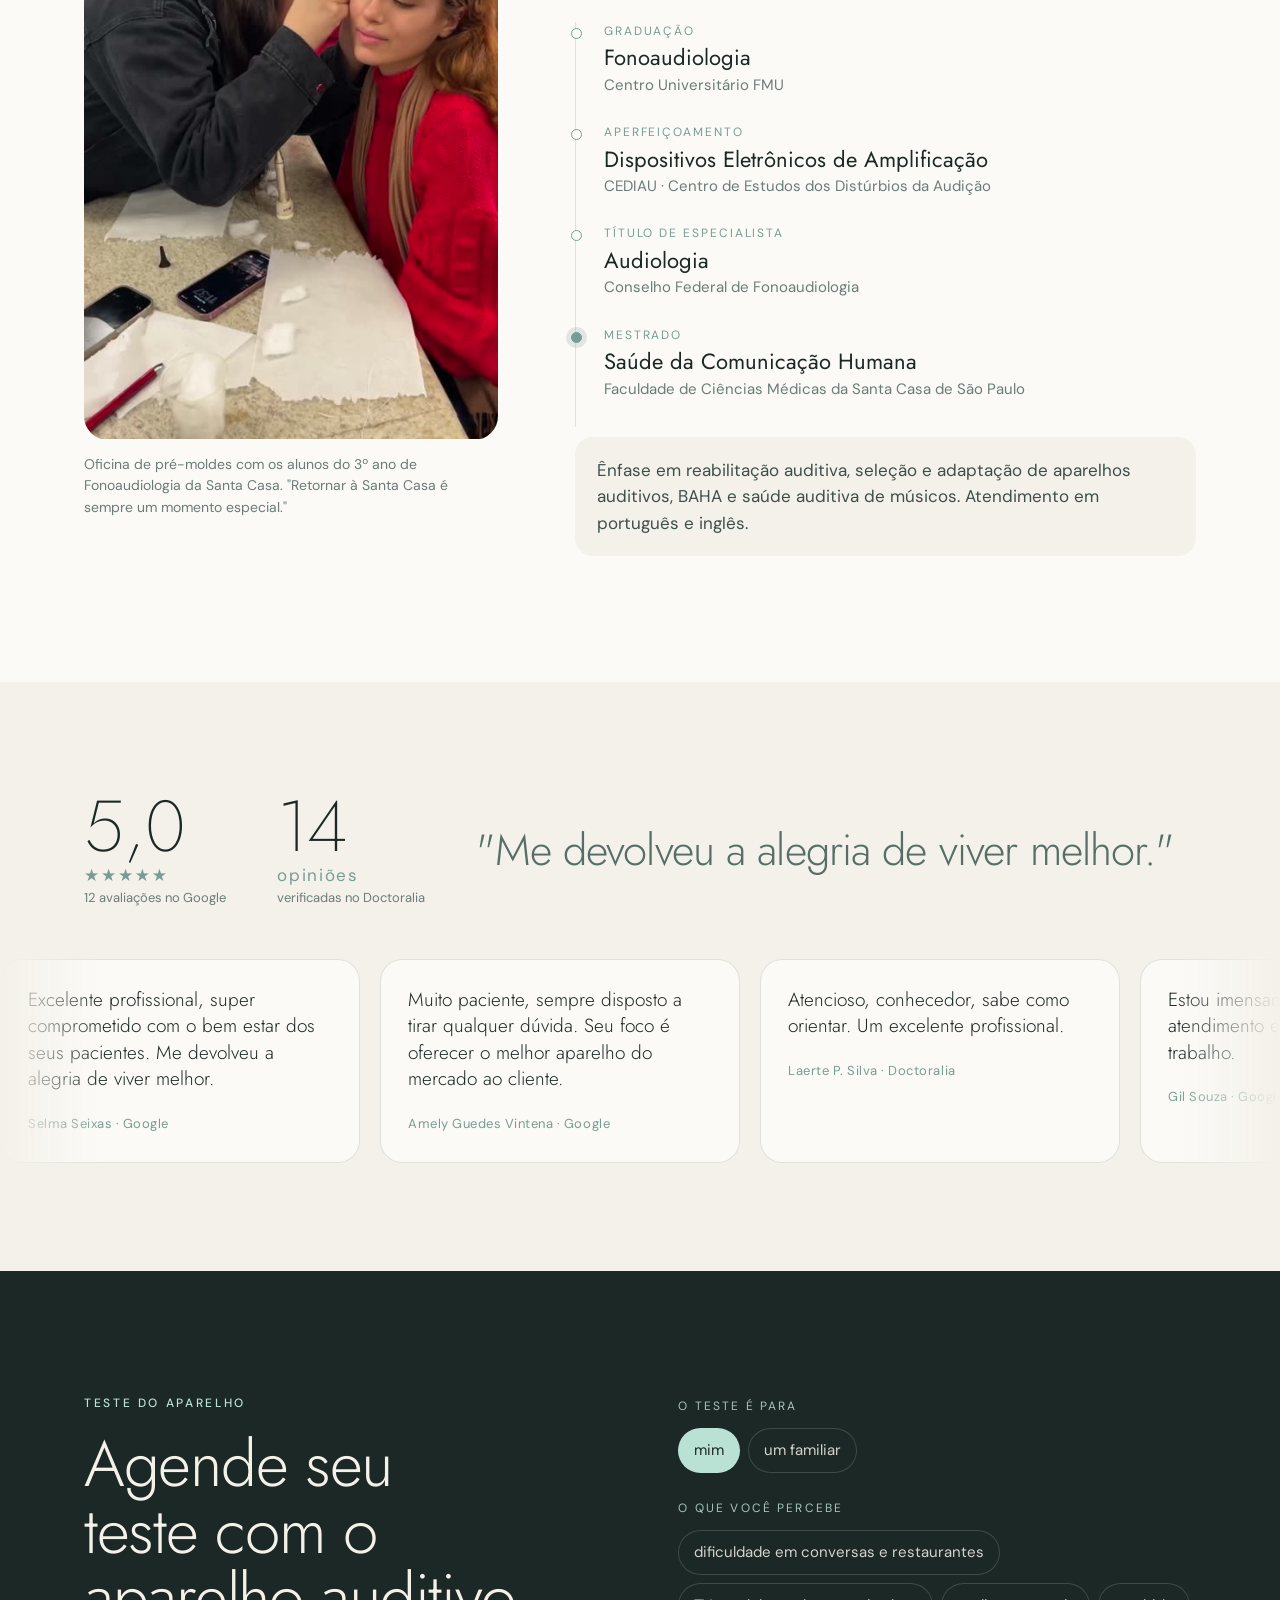
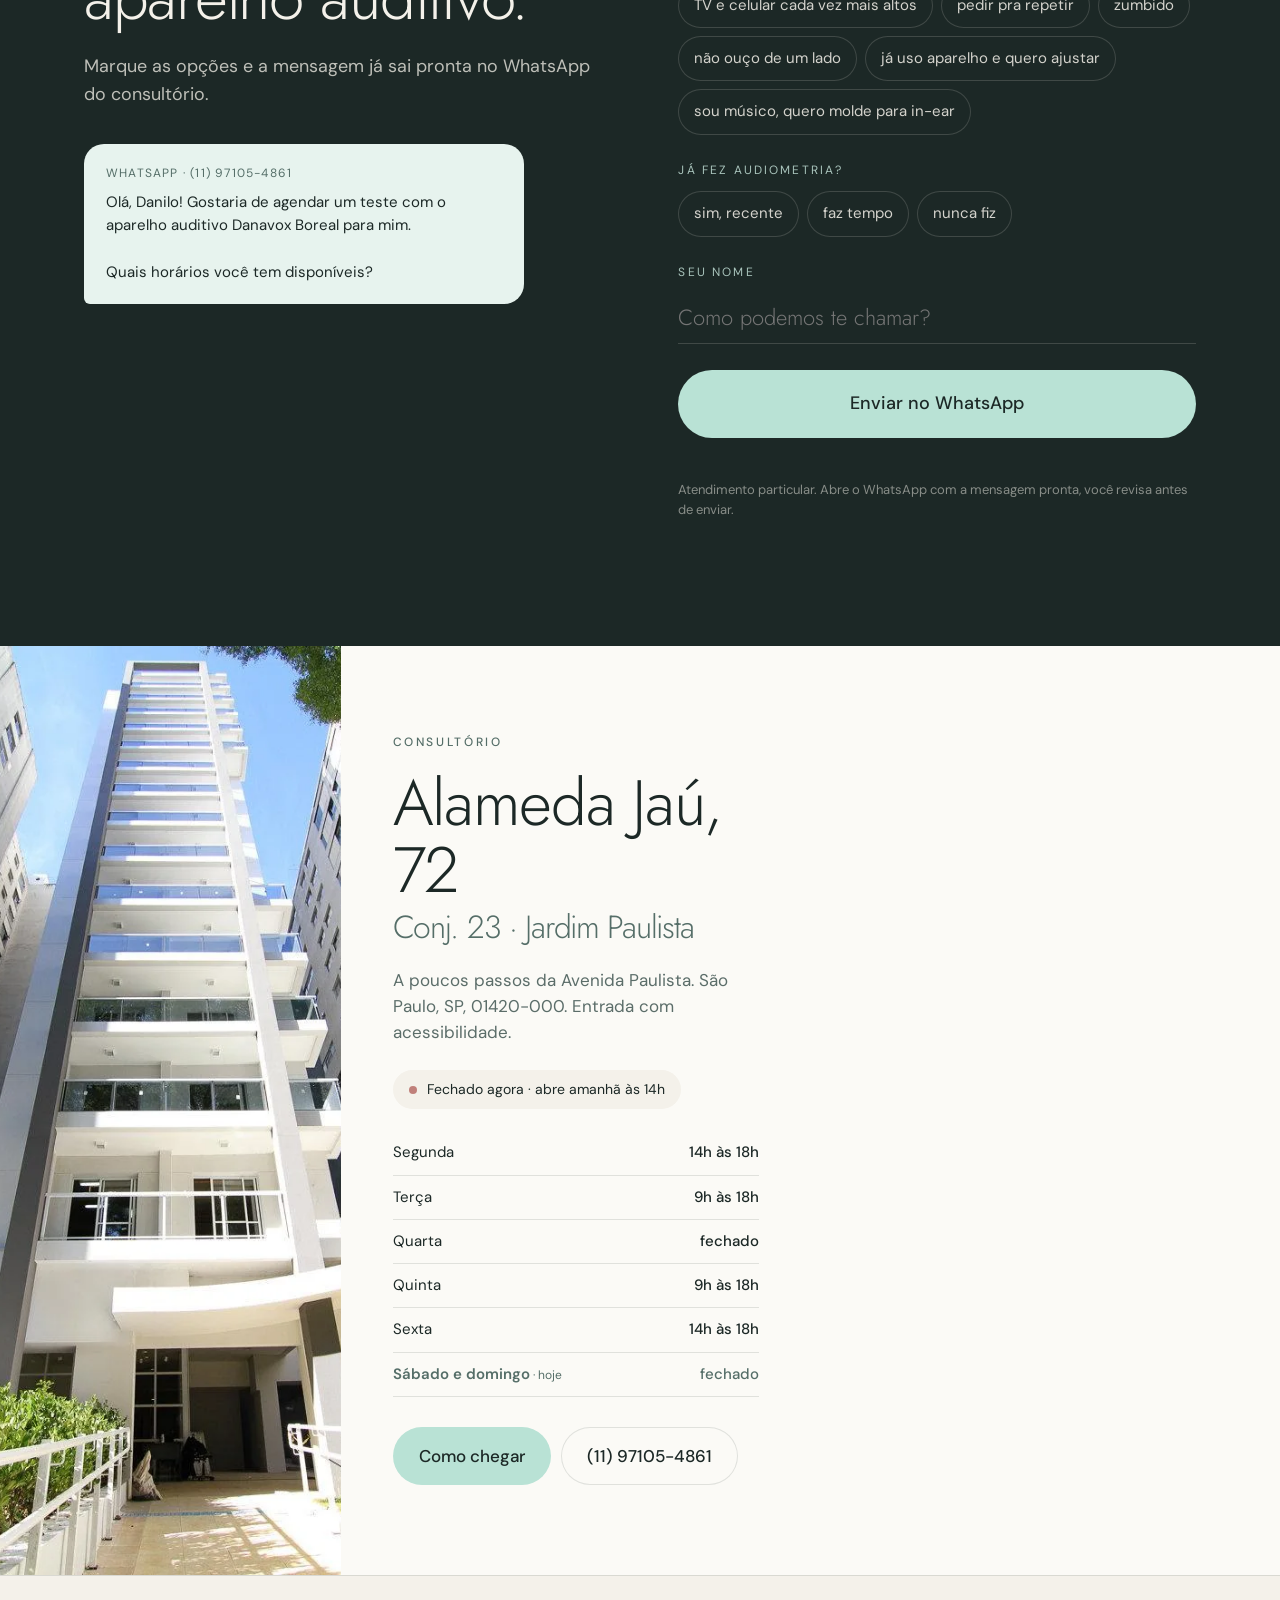
==== commit 5da77c33: "Fale comigo no WhatsApp em todas as páginas + troca imagem da orelha - Bloco 'Fale comigo' antes do " ====
--- a/index.html
+++ b/index.html
@@ -19,8 +19,8 @@
 <link rel="preconnect" href="https://fonts.googleapis.com">
 <link rel="preconnect" href="https://fonts.gstatic.com" crossorigin>
 <link href="https://fonts.googleapis.com/css2?family=DM+Sans:opsz,wght@9..40,300;9..40,400;9..40,500;9..40,600&family=Jost:wght@200;300;400;500&display=swap" rel="stylesheet">
-<link rel="stylesheet" href="styles.css?v=6">
-<link rel="stylesheet" href="aparelho.css?v=6">
+<link rel="stylesheet" href="styles.css?v=7">
+<link rel="stylesheet" href="aparelho.css?v=7">
 <script type="application/ld+json">
 {"@context":"https://schema.org","@type":"MedicalBusiness","name":"Fonoaudiólogo Danilo Santana","medicalSpecialty":"Audiology","image":"img/danilo.webp","telephone":"+55-11-97105-4861","address":{"@type":"PostalAddress","streetAddress":"Alameda Jaú, 72, Conj. 23","addressLocality":"São Paulo","addressRegion":"SP","postalCode":"01420-000","addressCountry":"BR"},"geo":{"@type":"GeoCoordinates","latitude":-23.5687659,"longitude":-46.6510542},"aggregateRating":{"@type":"AggregateRating","ratingValue":"5.0","reviewCount":"12"},"openingHoursSpecification":[{"@type":"OpeningHoursSpecification","dayOfWeek":["Monday","Friday"],"opens":"14:00","closes":"18:00"},{"@type":"OpeningHoursSpecification","dayOfWeek":["Tuesday","Thursday"],"opens":"09:00","closes":"18:00"}],"sameAs":["https://www.instagram.com/fonodanilosantana/","https://www.facebook.com/fonodanilosantana"]}
 </script>
@@ -53,6 +53,7 @@
     <a href="#musicos">Músicos</a>
     <a href="#formacao">Formação</a>
     <a href="#consultorio">Consultório</a>
+    <a href="https://wa.me/5511971054861?text=Ol%C3%A1%2C%20Danilo%21%20Vim%20pelo%20site%20e%20queria%20tirar%20uma%20d%C3%BAvida%20sobre%20aparelho%20auditivo." target="_blank" rel="noopener">Fale comigo</a>
   </nav>
   <a class="btn btn--sm nav__cta" href="#agendar">Agendar teste</a>
   <button class="nav__burger" id="burger" aria-label="Abrir menu" aria-expanded="false"><span></span><span></span></button>
@@ -235,7 +236,7 @@
   <div class="process__media">
     <div class="process__sticky">
       <div class="process__frame">
-        <video src="media/ear.mp4" poster="img/ear.jpg" muted loop playsinline preload="metadata" id="earVid" data-auto></video>
+        <img src="img/conversa.jpg" alt="Pessoas conversando à mesa, ouvindo bem com aparelho auditivo" width="900" height="800" loading="lazy">
         <div class="process__ring"></div>
       </div>
       <div class="process__counter"><b id="stepNum">01</b><span>/04</span></div>
@@ -485,6 +486,17 @@
 
 </main>
 
+<section class="talk">
+  <div class="wrap talk__inner">
+    <div>
+      <p class="eyebrow eyebrow--dark">Fale comigo</p>
+      <h2 class="talk__t">Ficou com alguma dúvida sobre aparelho auditivo? <em>Me chama no WhatsApp.</em></h2>
+      <p class="talk__s">Tire suas dúvidas sobre aparelho auditivo antes de agendar. Sem compromisso.</p>
+    </div>
+    <a class="btn btn--big talk__btn" href="https://wa.me/5511971054861?text=Ol%C3%A1%2C%20Danilo%21%20Vim%20pelo%20site%20e%20queria%20tirar%20uma%20d%C3%BAvida%20sobre%20aparelho%20auditivo." target="_blank" rel="noopener">Fale comigo</a>
+  </div>
+</section>
+
 <footer class="foot">
   <img class="foot__logo" src="img/logo-light.png" alt="Danilo Santana fonoaudiólogo" width="870" height="307" loading="lazy">
   <div class="foot__cols">
@@ -496,10 +508,11 @@
   <p class="foot__fine">As informações deste site são educativas e não substituem a avaliação de um profissional.</p>
 </footer>
 
-<a class="wa-float" href="#agendar" aria-label="Agendar teste pelo WhatsApp">
+<a class="wa-float" href="https://wa.me/5511971054861?text=Ol%C3%A1%2C%20Danilo%21%20Vim%20pelo%20site%20e%20queria%20tirar%20uma%20d%C3%BAvida%20sobre%20aparelho%20auditivo." target="_blank" rel="noopener" aria-label="Fale comigo no WhatsApp">
   <svg viewBox="0 0 32 32" aria-hidden="true"><path d="M16 3C8.8 3 3 8.7 3 15.8c0 2.5.7 4.9 2 7L3 29l6.4-2c2 1.1 4.3 1.7 6.6 1.7 7.2 0 13-5.7 13-12.8S23.2 3 16 3zm0 23.4c-2.1 0-4.1-.6-5.9-1.6l-.4-.3-3.8 1.2 1.2-3.7-.3-.4a10.4 10.4 0 0 1-1.7-5.8C5.1 9.9 10 5.2 16 5.2s10.9 4.7 10.9 10.6S22 26.4 16 26.4zm6-7.9c-.3-.2-1.9-.9-2.2-1-.3-.1-.5-.2-.7.2l-1 1.2c-.2.2-.4.2-.7.1-.3-.2-1.4-.5-2.6-1.6-1-.9-1.6-1.9-1.8-2.2-.2-.3 0-.5.1-.7l.5-.6.3-.5c.1-.2 0-.4 0-.6l-1-2.4c-.3-.6-.5-.5-.7-.5h-.6c-.2 0-.6.1-.9.4-.3.3-1.1 1.1-1.1 2.7s1.2 3.2 1.3 3.4c.2.2 2.3 3.5 5.6 4.9 2.8 1.1 3.3.9 4 .8.6-.1 1.9-.8 2.2-1.5.3-.7.3-1.4.2-1.5-.1-.2-.3-.3-.6-.4z"/></svg>
+  <span>Fale comigo</span>
 </a>
 
-<script src="main.js?v=5"></script>
+<script src="main.js?v=6"></script>
 </body>
 </html>
--- a/aparelho.css
+++ b/aparelho.css
@@ -66,3 +66,18 @@
   .pd-others{grid-template-columns:repeat(3,72vw)}
 }
 .foot__cols{grid-template-columns:repeat(auto-fit,minmax(200px,1fr))}
+
+/* Fale comigo */
+.talk{background:var(--cream);padding:clamp(60px,9vh,100px) 0;border-top:1px solid var(--line)}
+.talk__inner{display:flex;align-items:center;justify-content:space-between;gap:30px;flex-wrap:wrap}
+.talk__t{font:300 clamp(28px,3.4vw,46px)/1.1 var(--disp);letter-spacing:-.01em;max-width:22ch;text-wrap:balance}
+.talk__s{margin-top:12px;color:#4a5b57}
+.talk__btn{width:auto;padding:20px 40px;background:var(--ink);color:var(--cream)}
+.talk__btn:hover{background:var(--ink2)}
+.wa-float{width:auto;height:auto;padding:14px 20px 14px 16px;border-radius:999px;display:flex;align-items:center;gap:10px;text-decoration:none;color:var(--ink);font-weight:500;font-size:15px}
+.wa-float svg{width:24px}
+.process__frame img{width:100%;height:100%;object-fit:cover}
+@media (max-width:760px){
+  .talk__btn{width:100%}
+  .wa-float{padding:12px 16px 12px 13px;font-size:14px}
+}
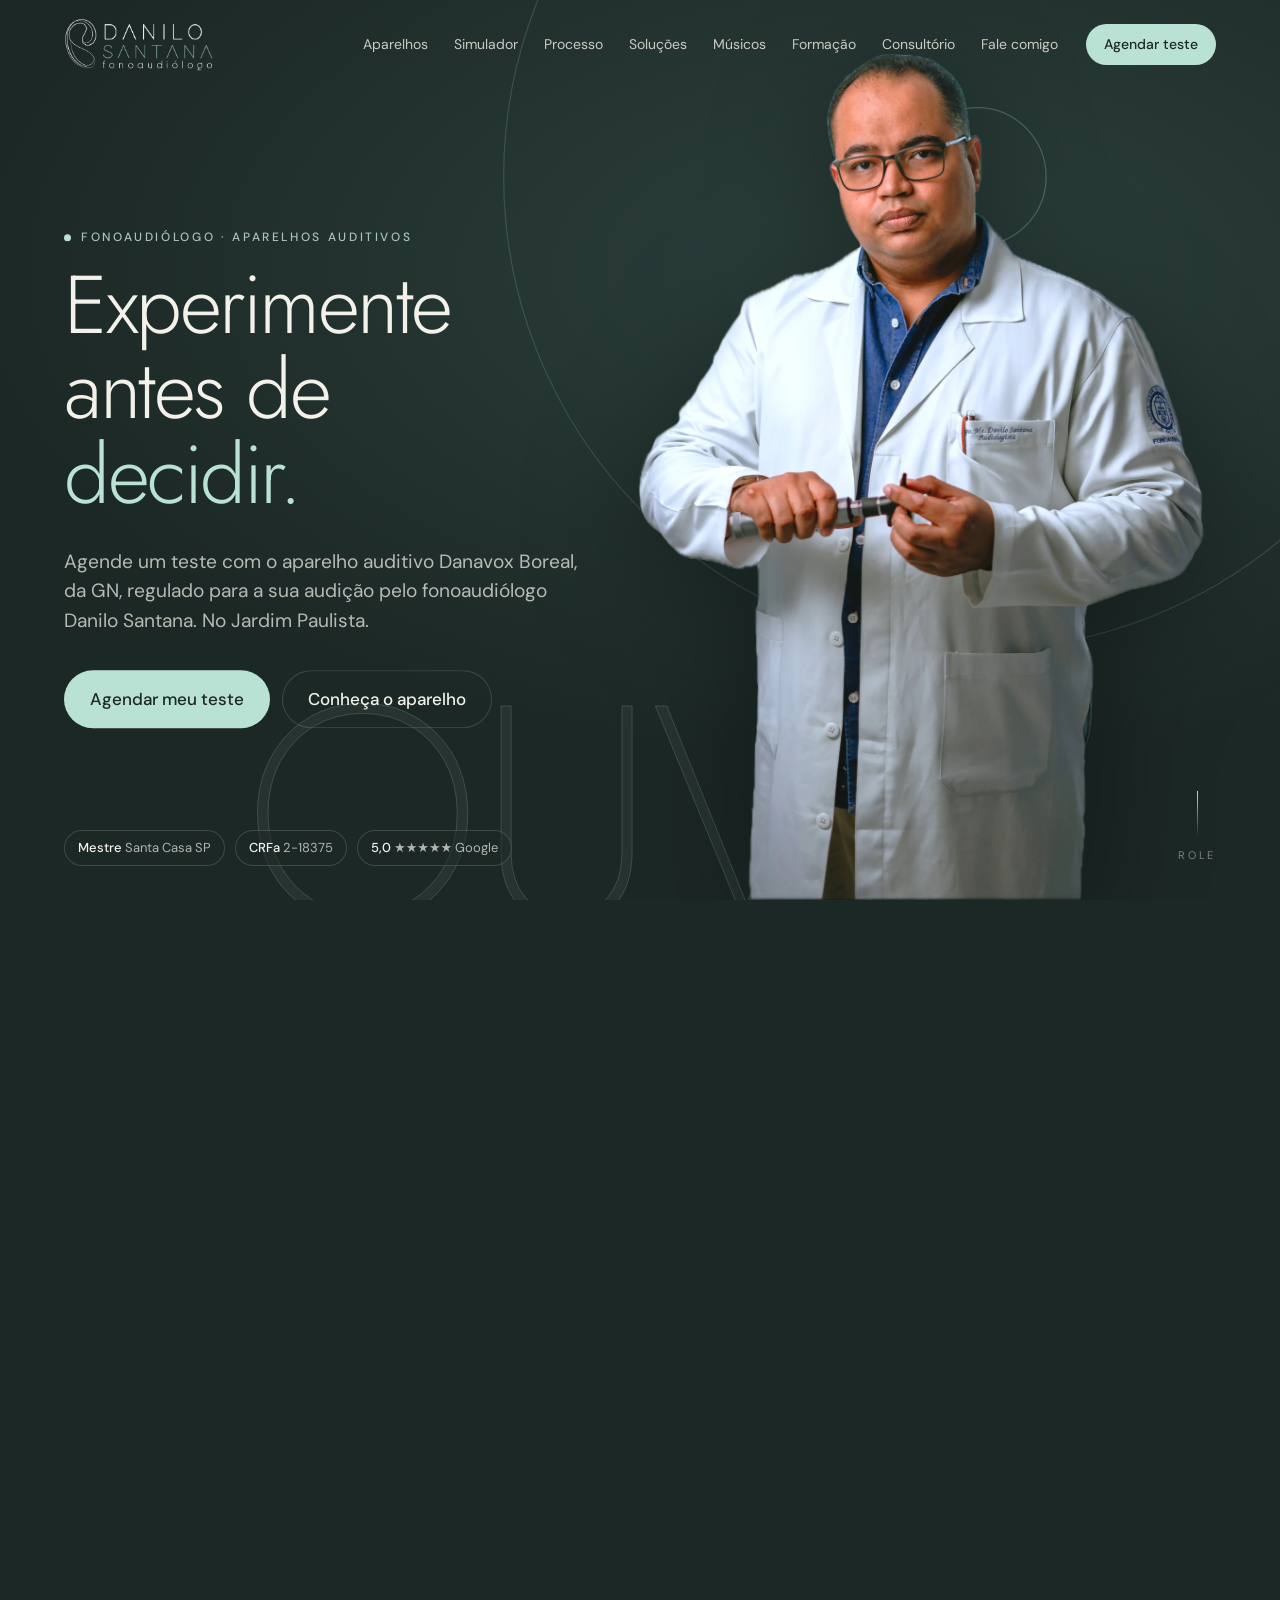
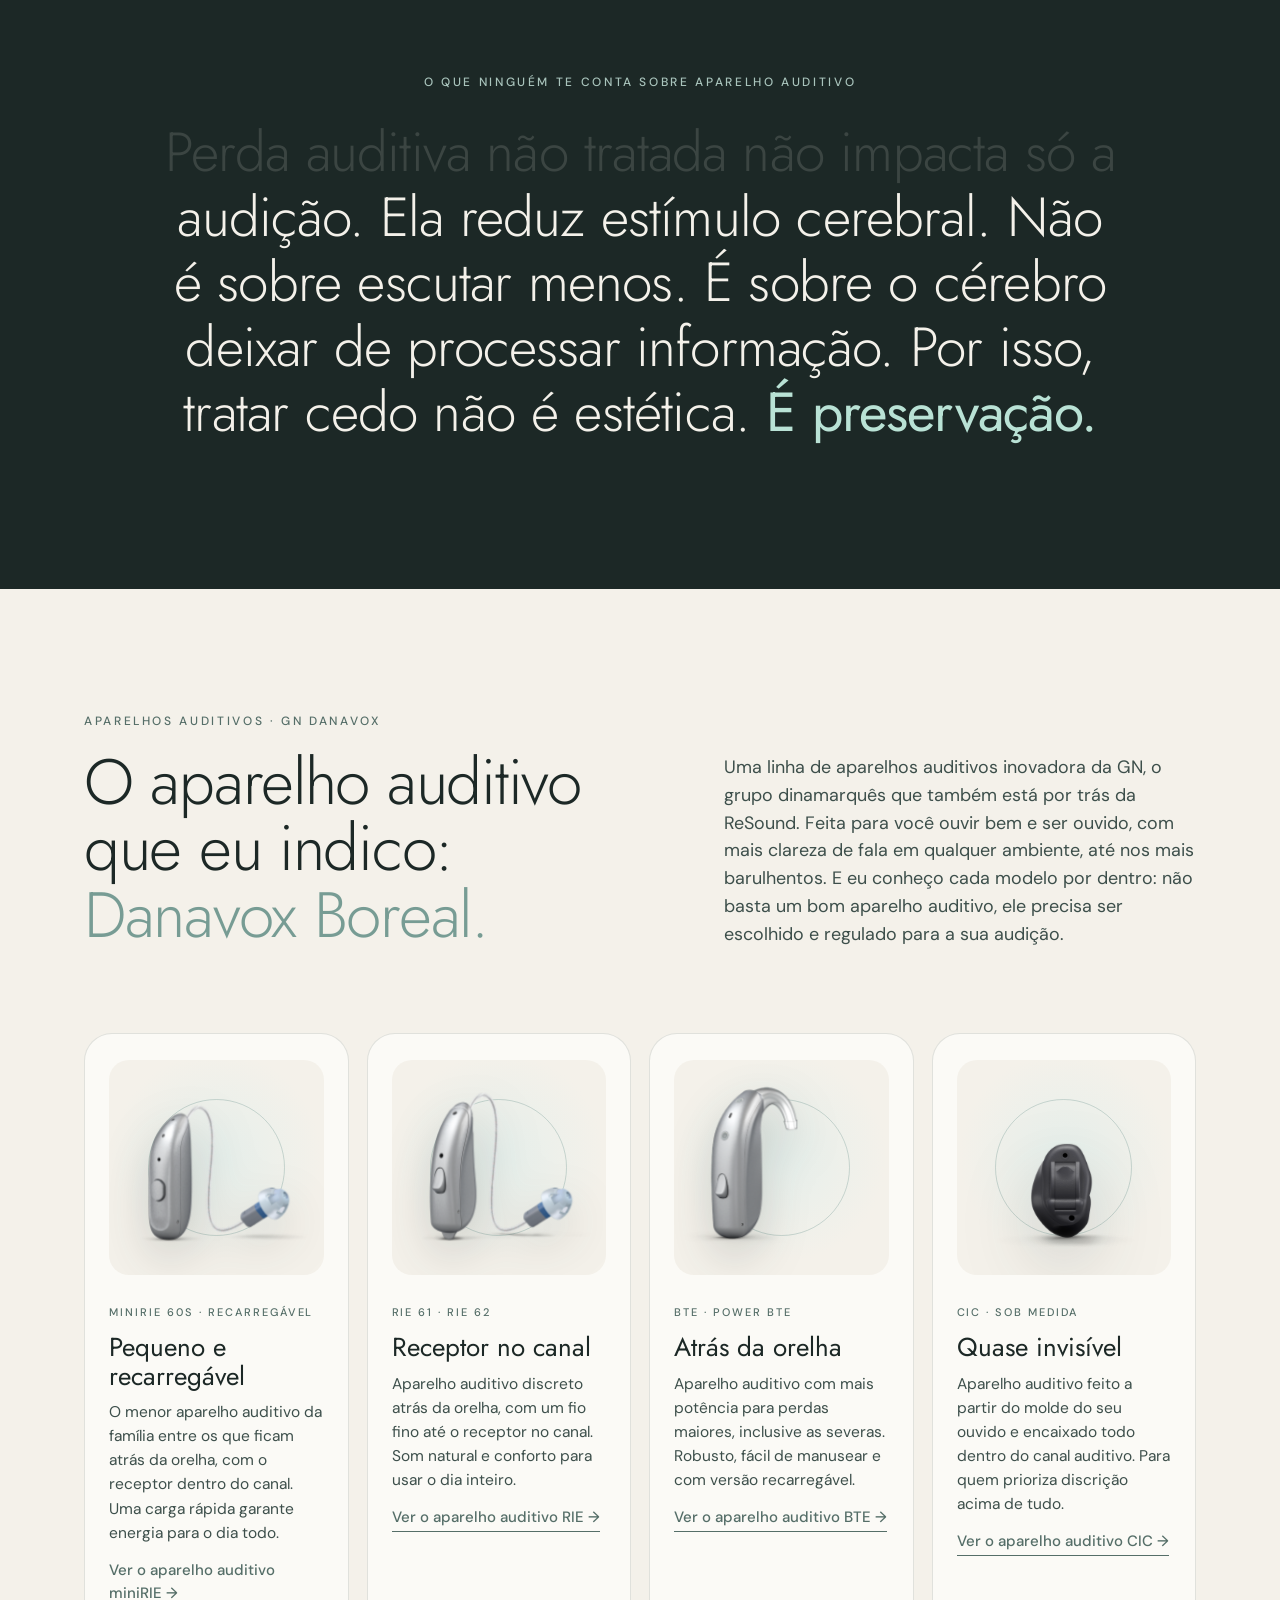
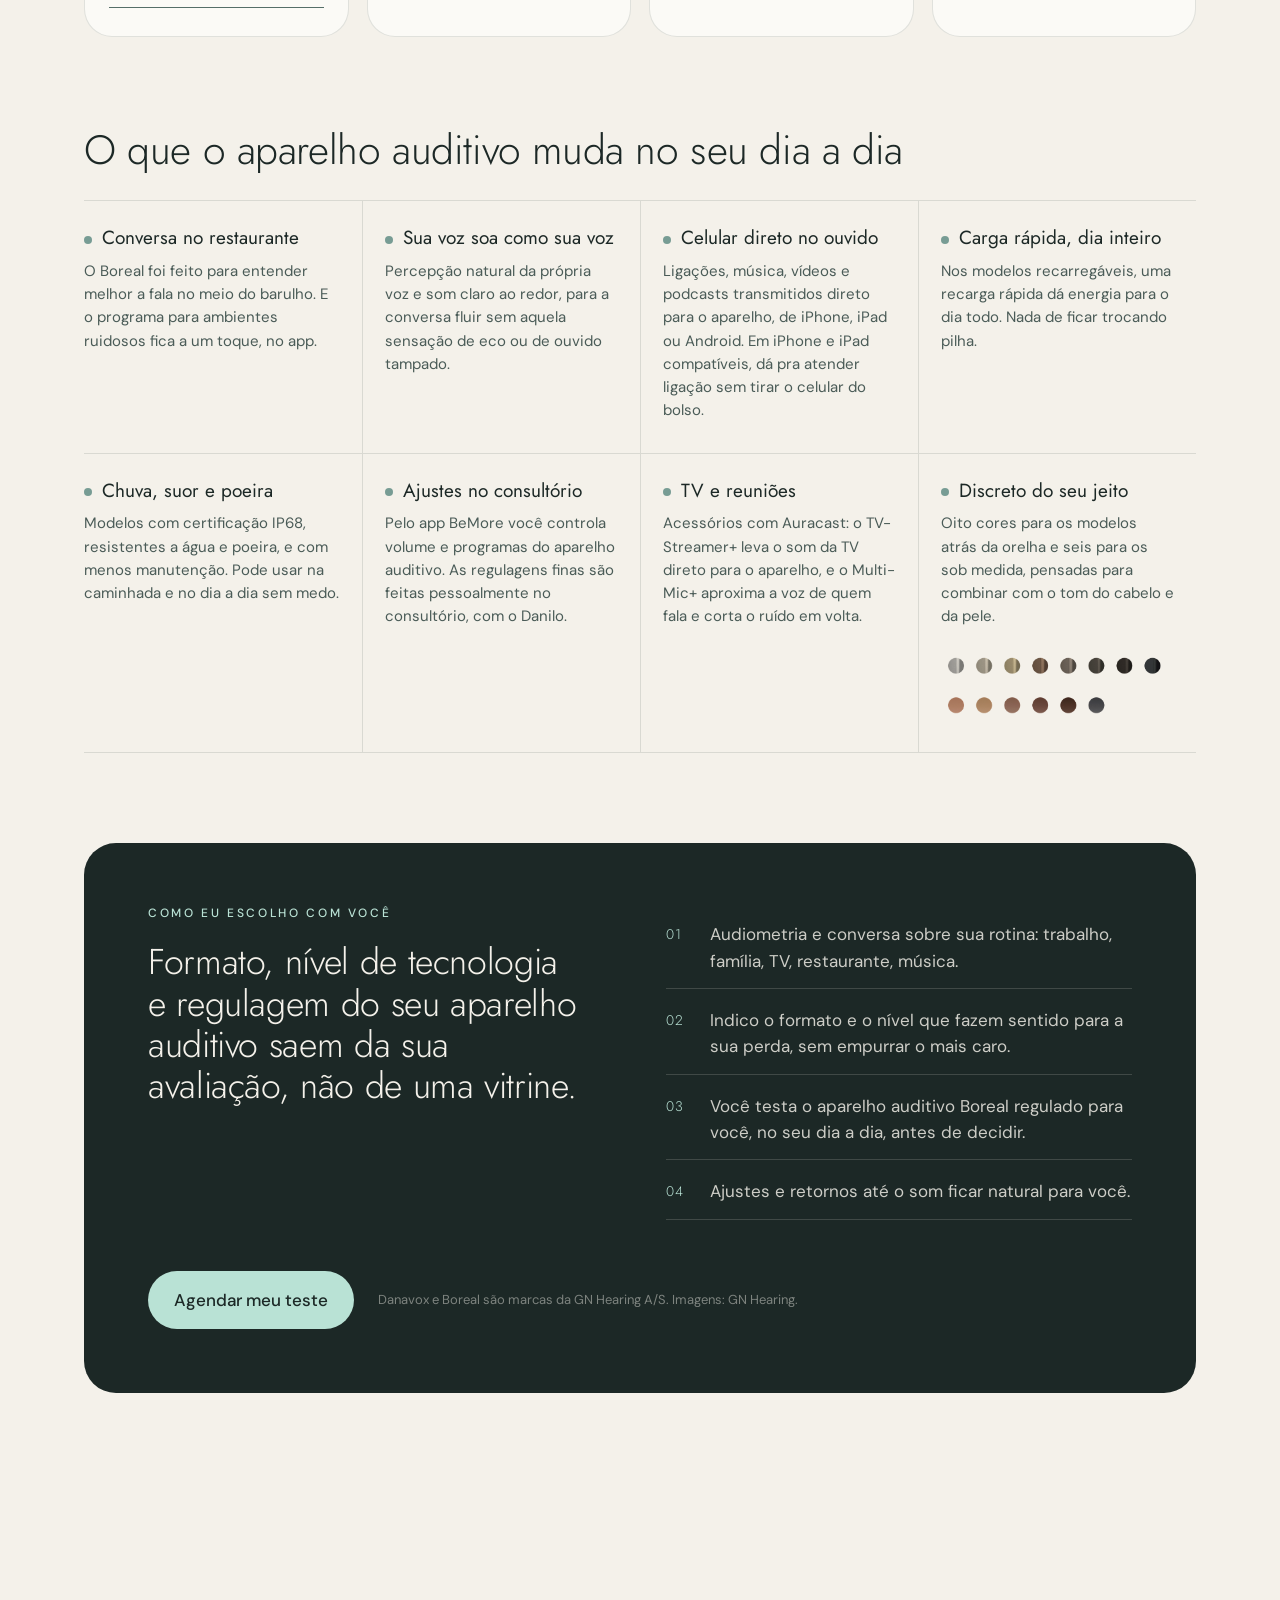
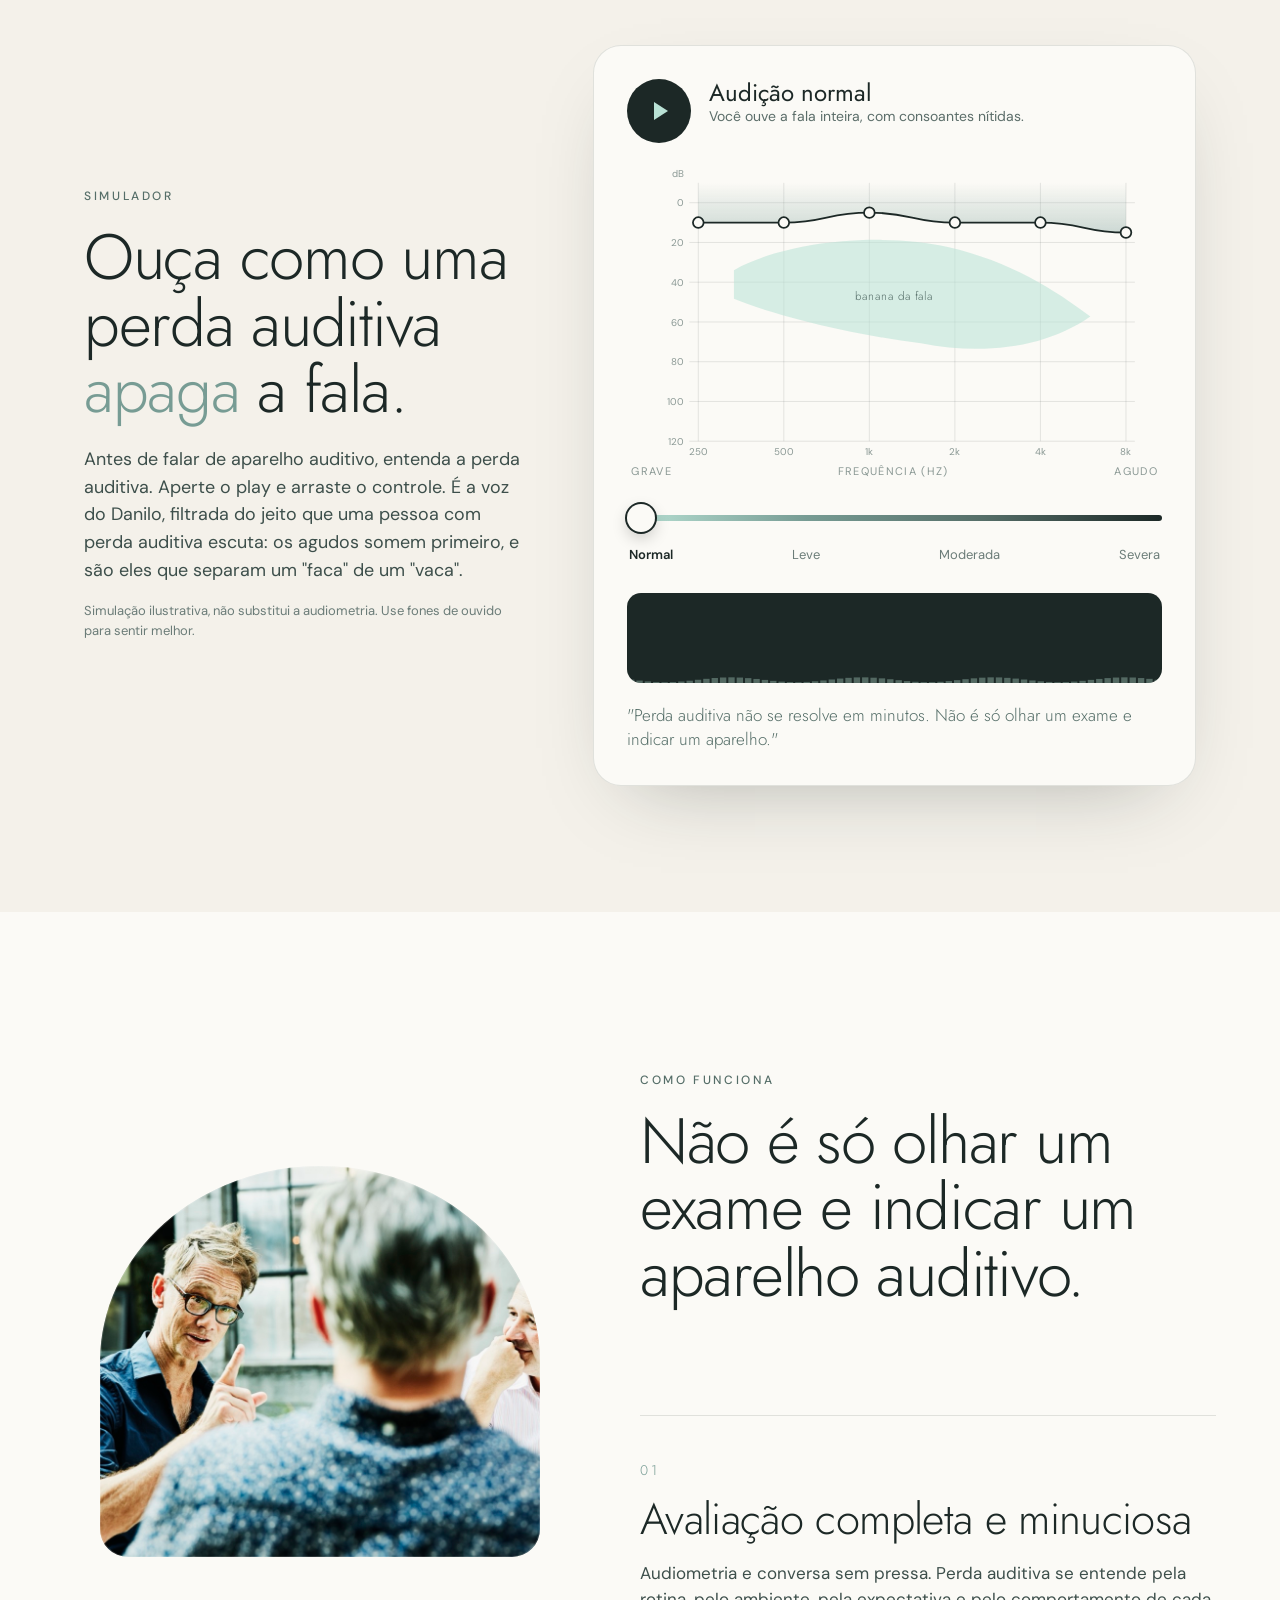
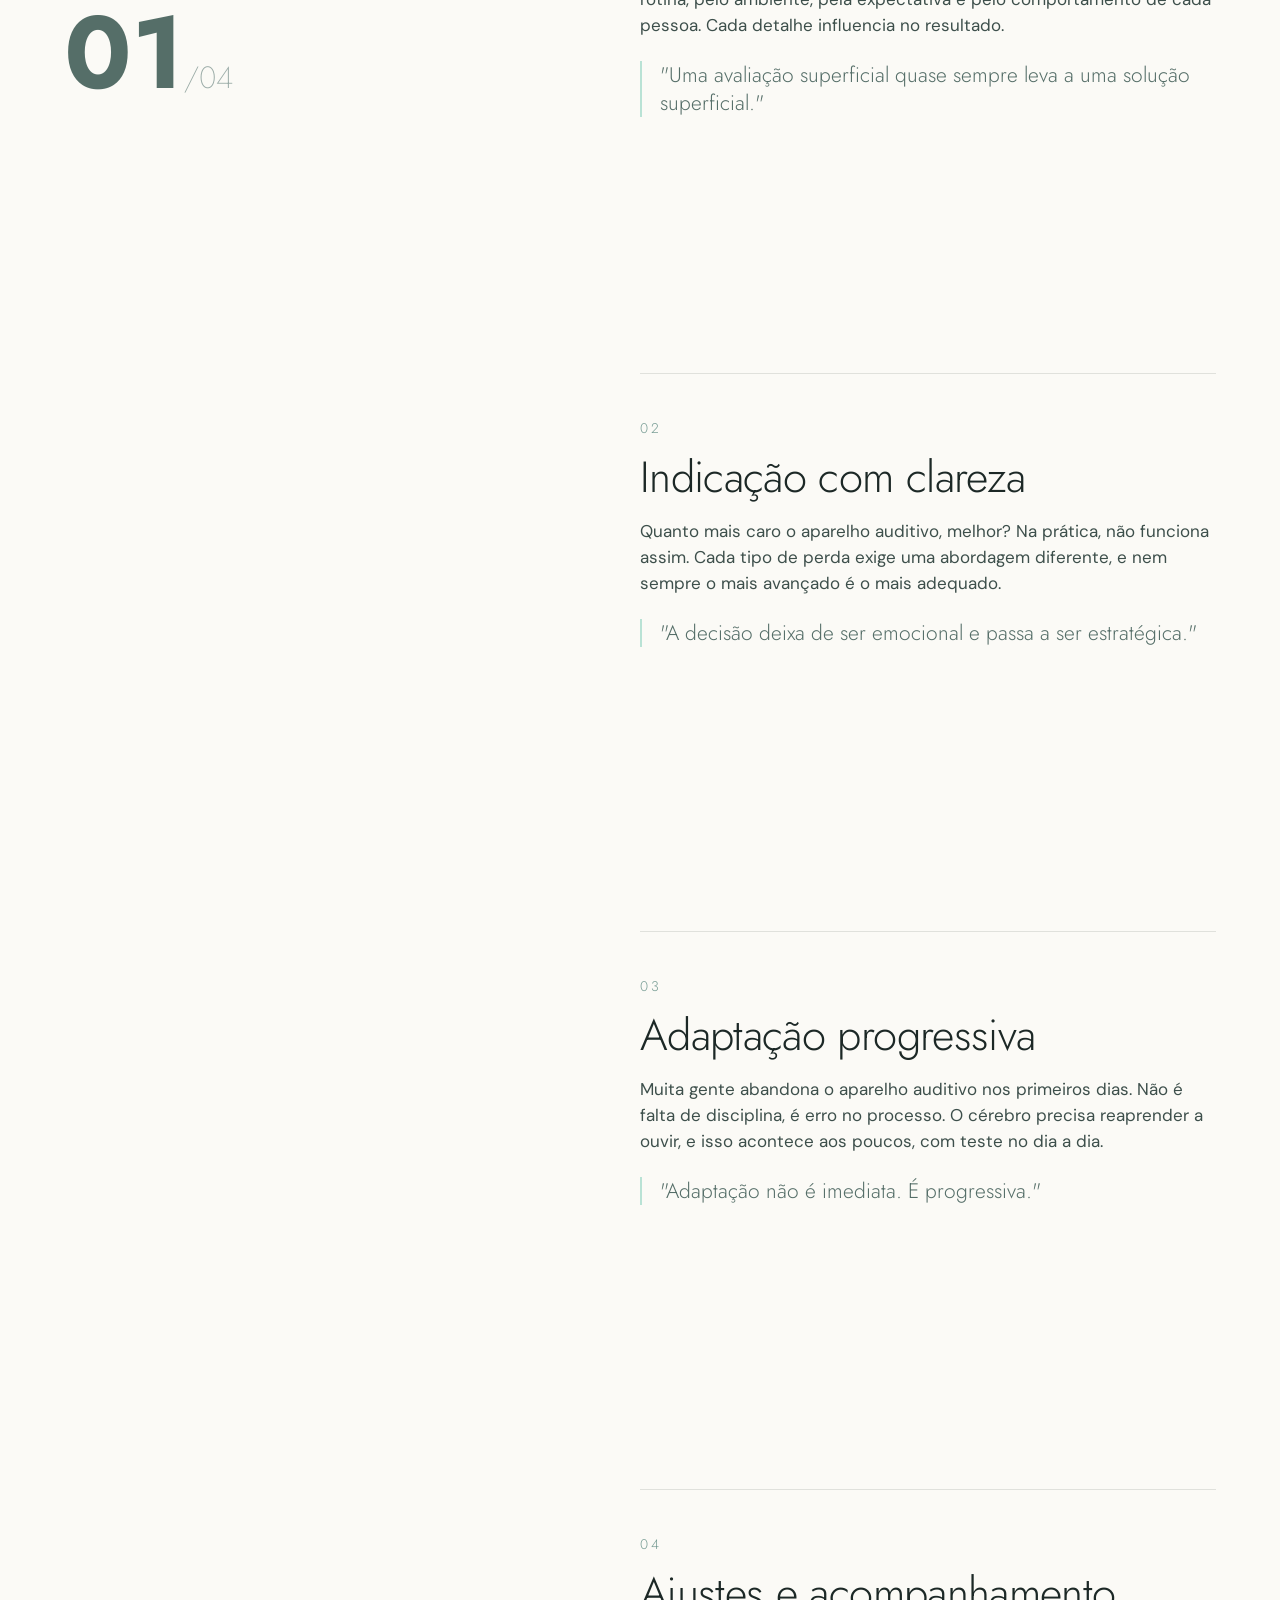
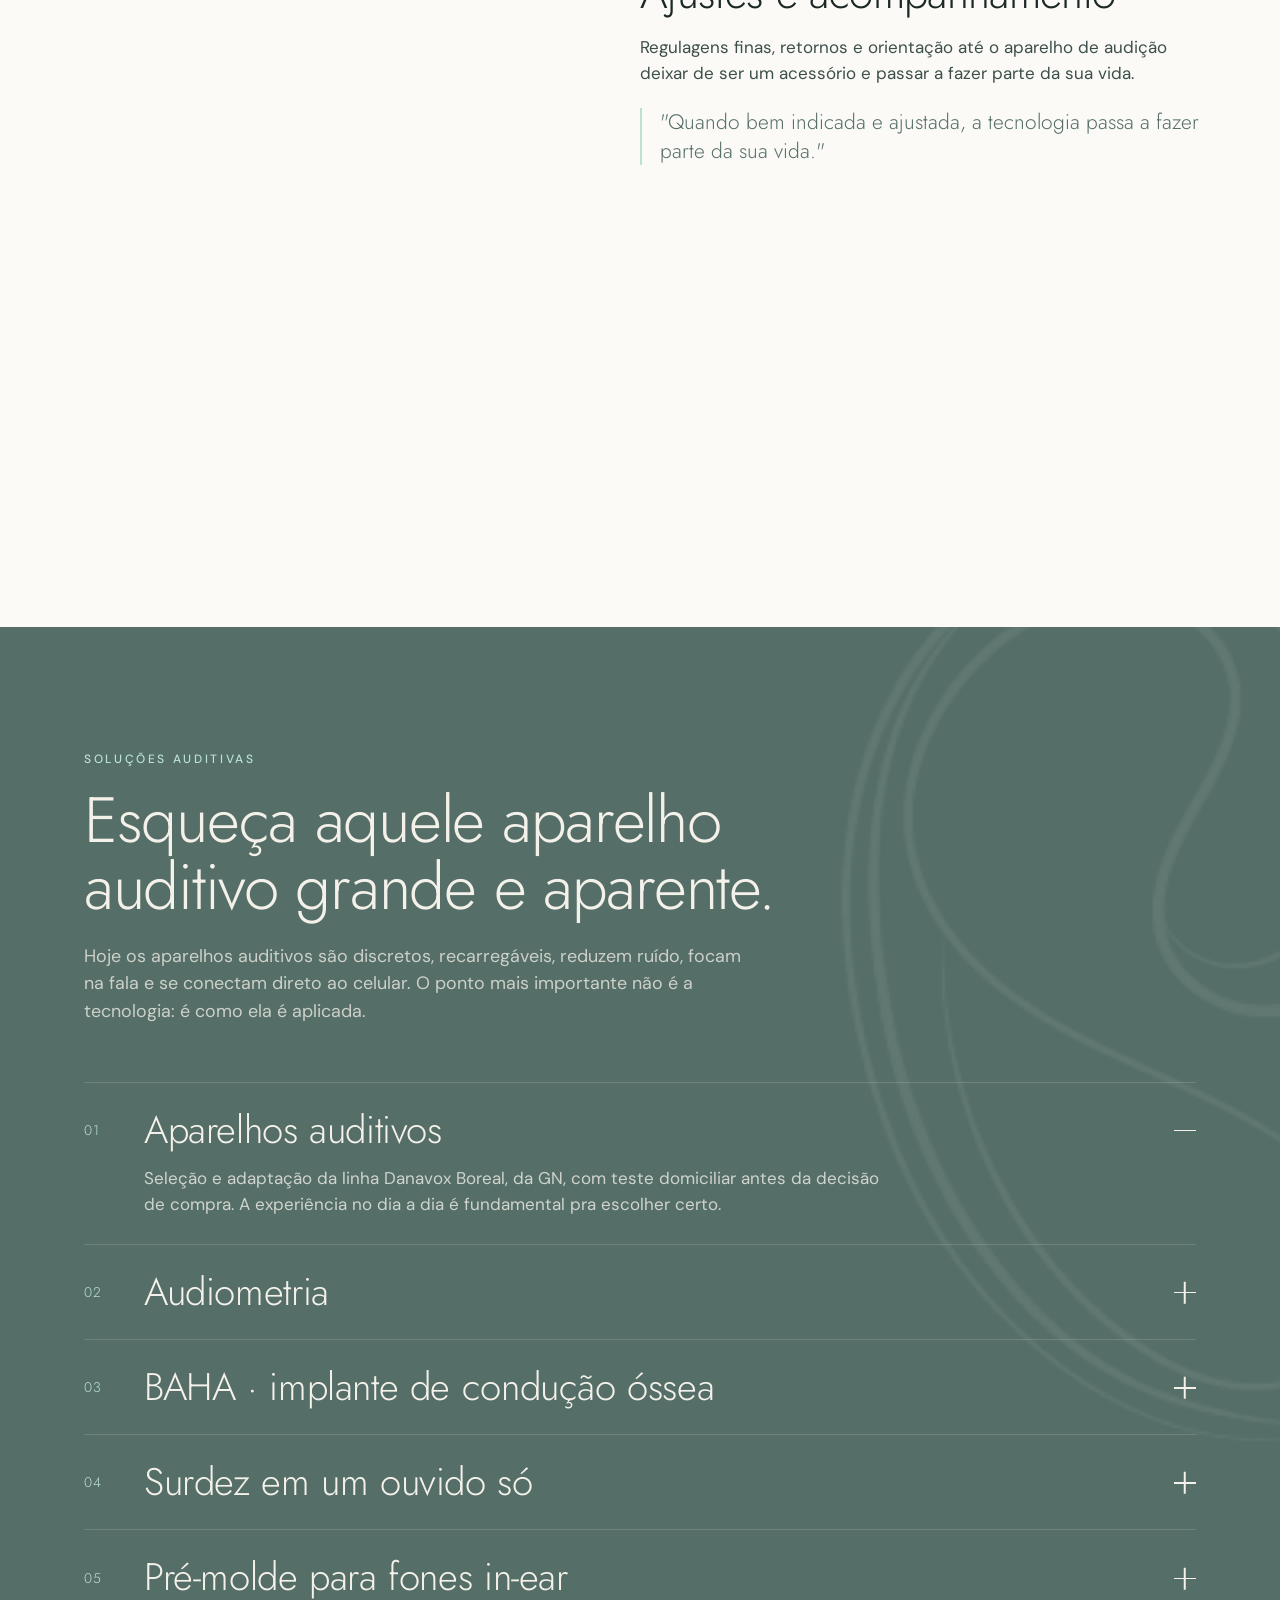
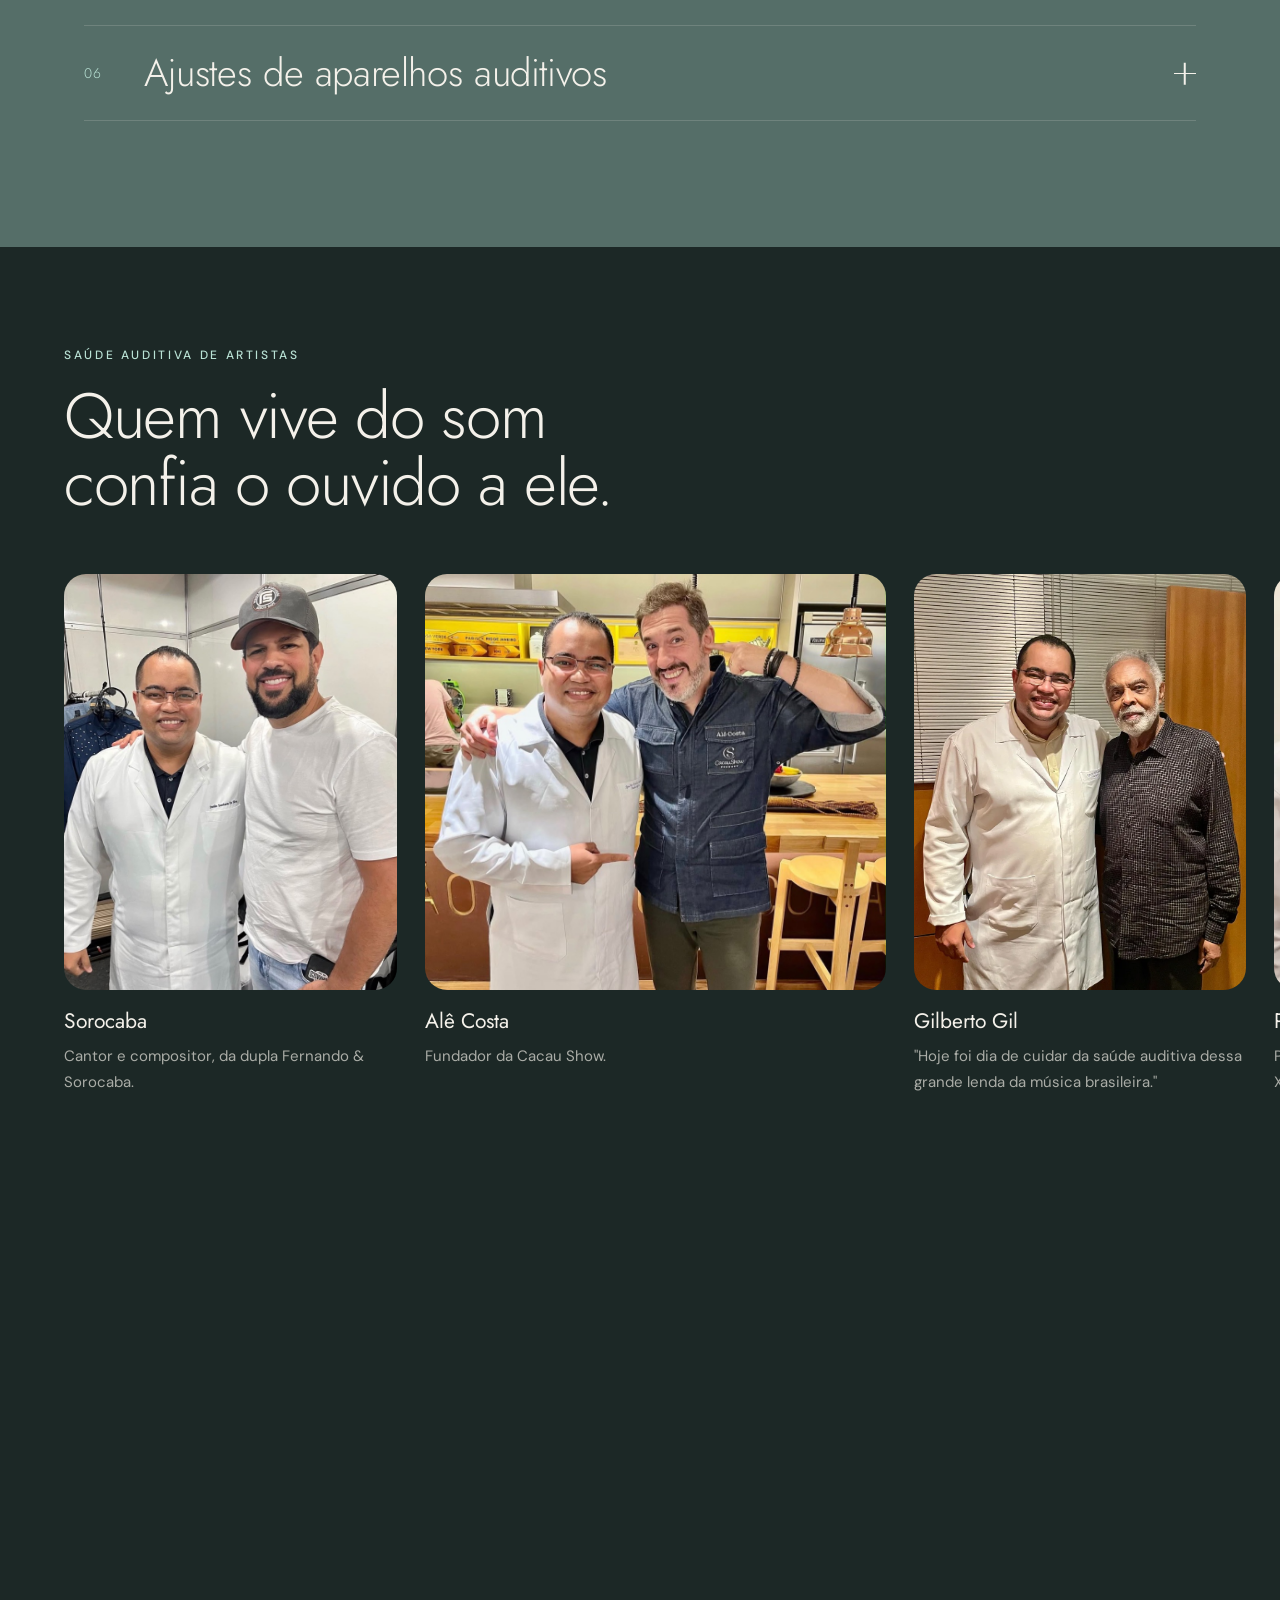
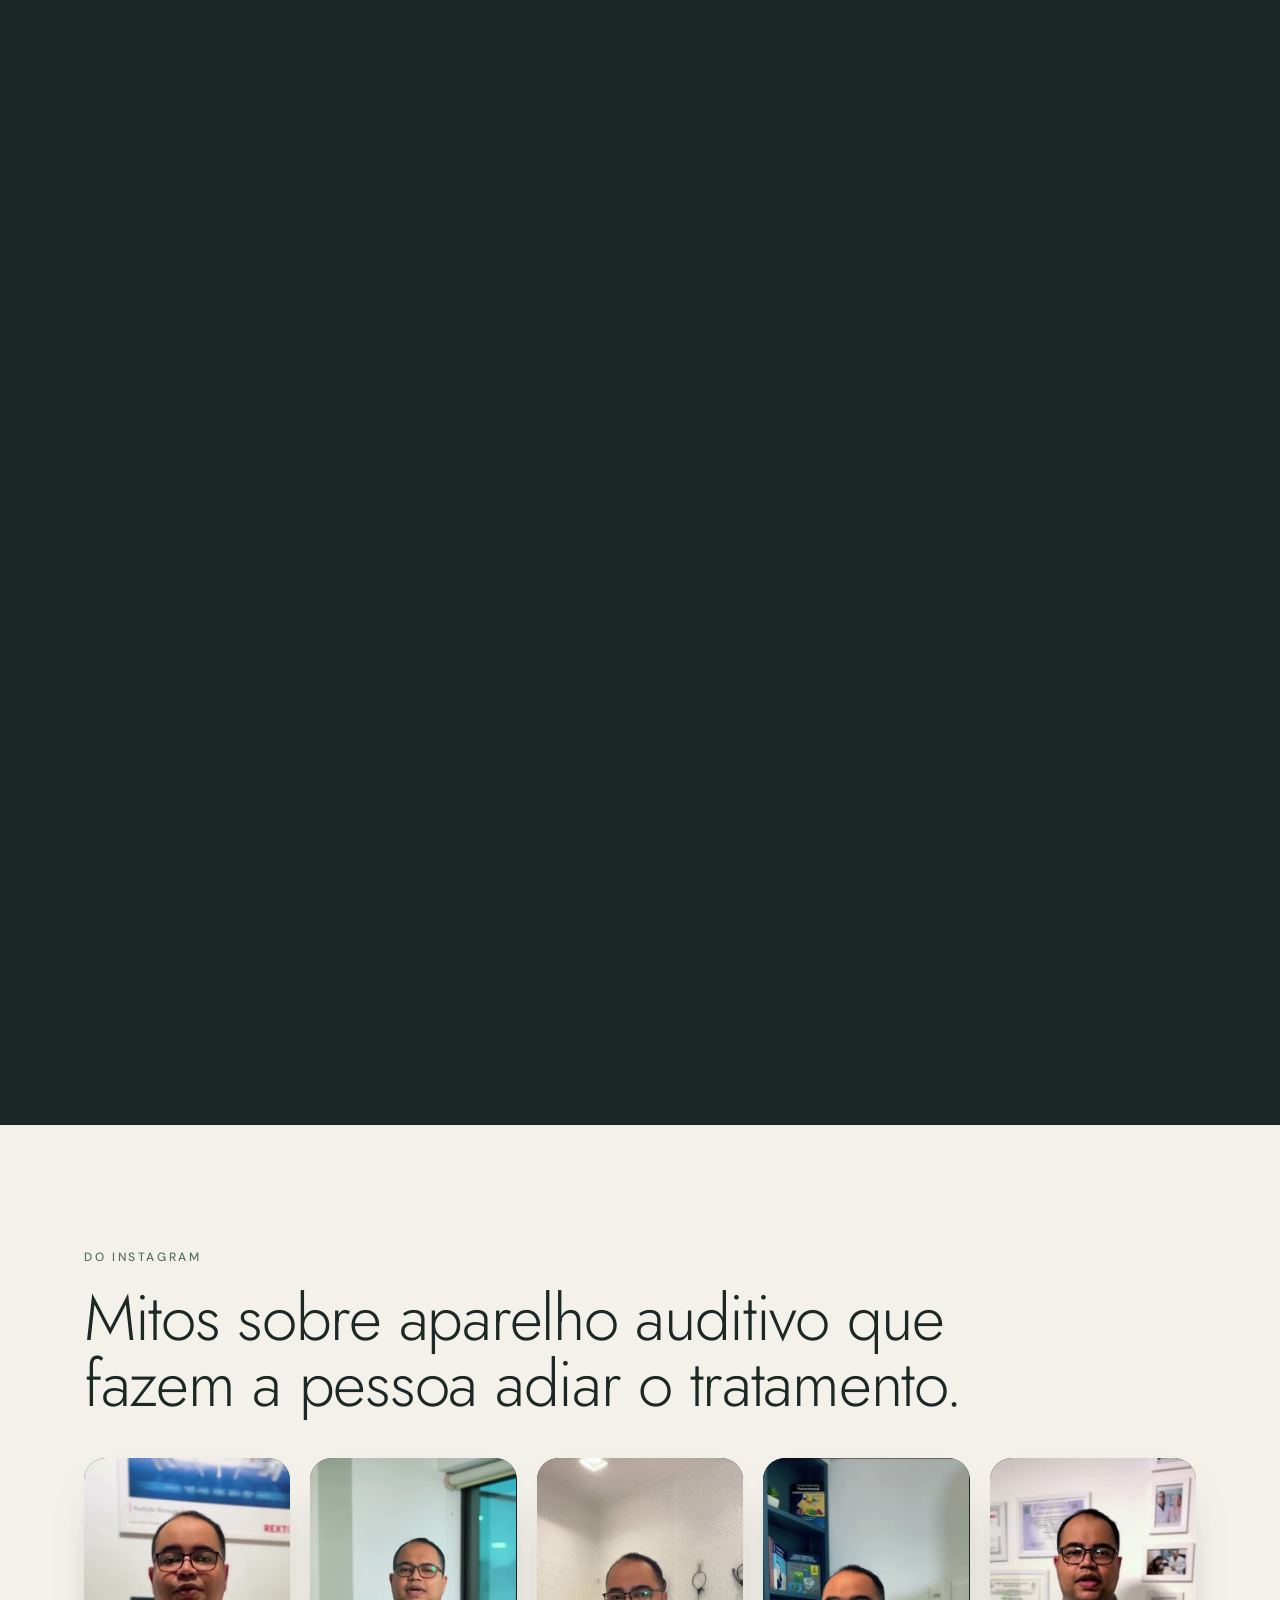
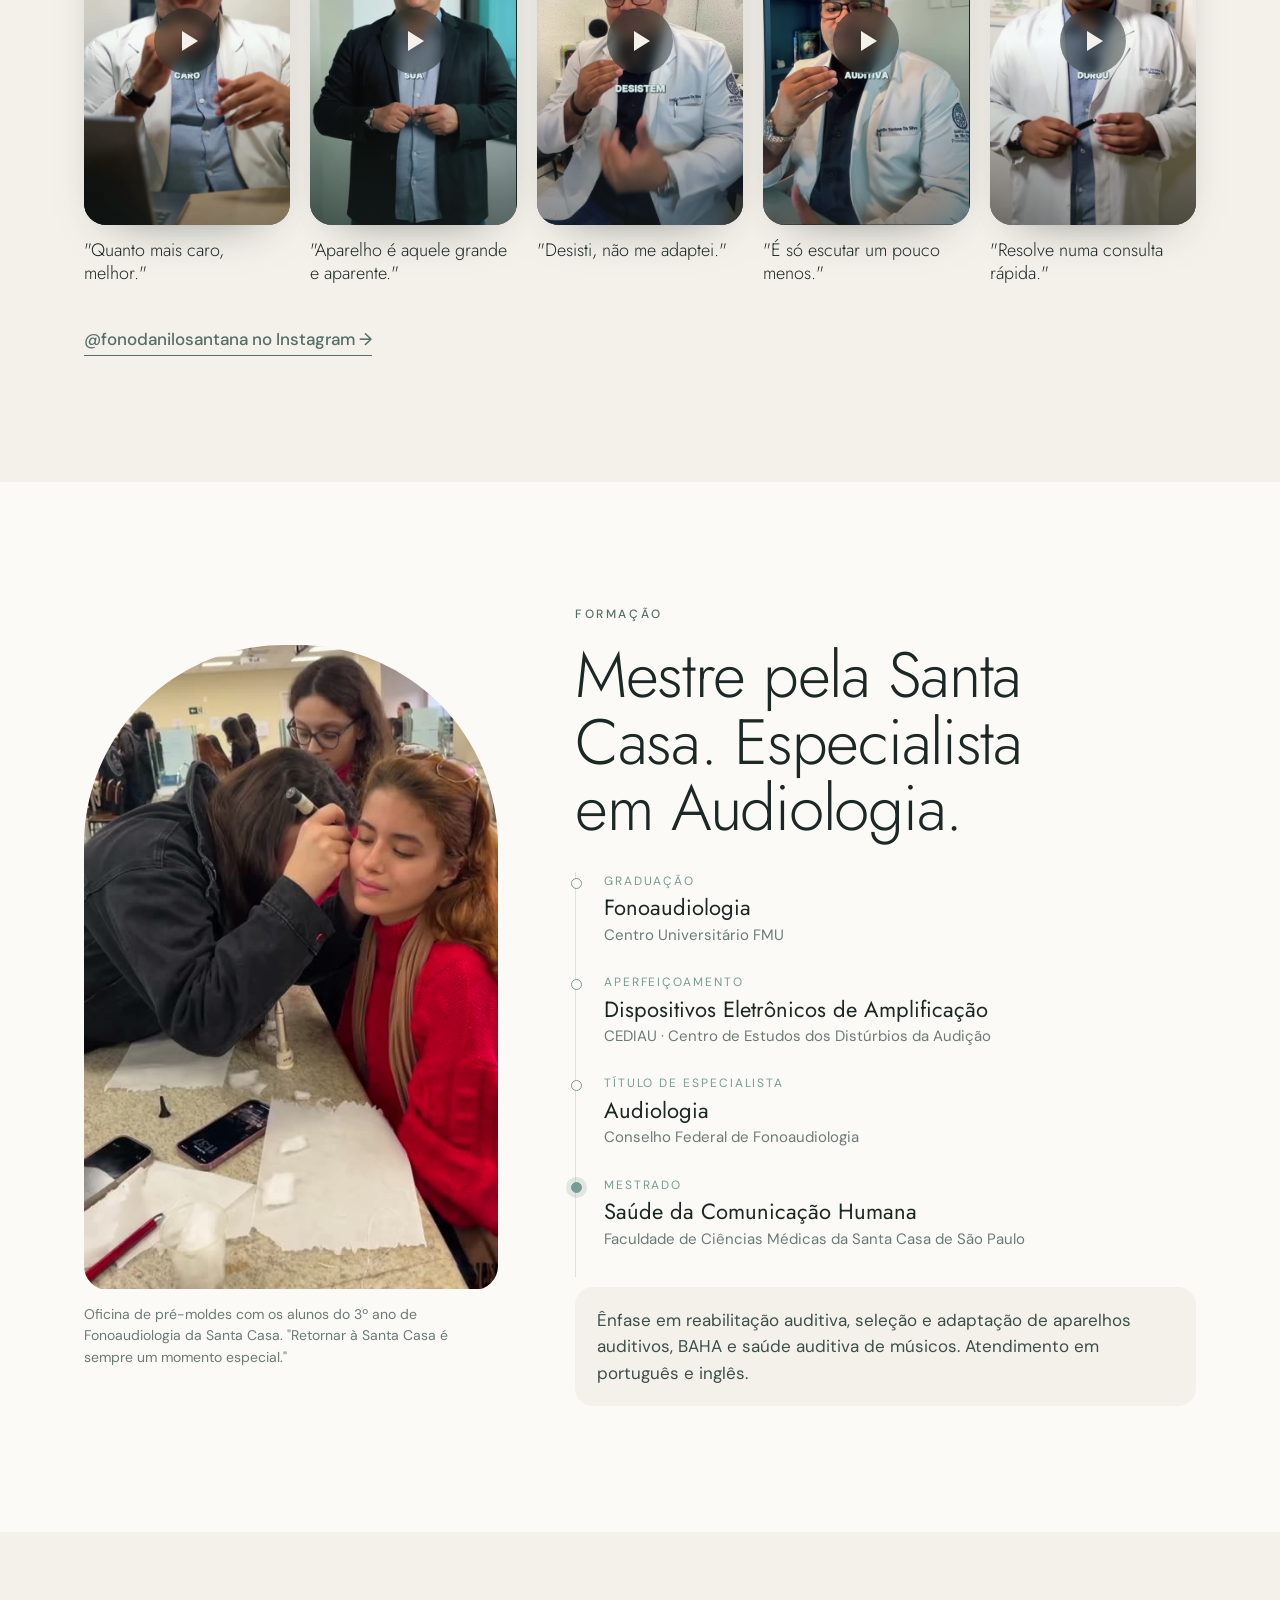
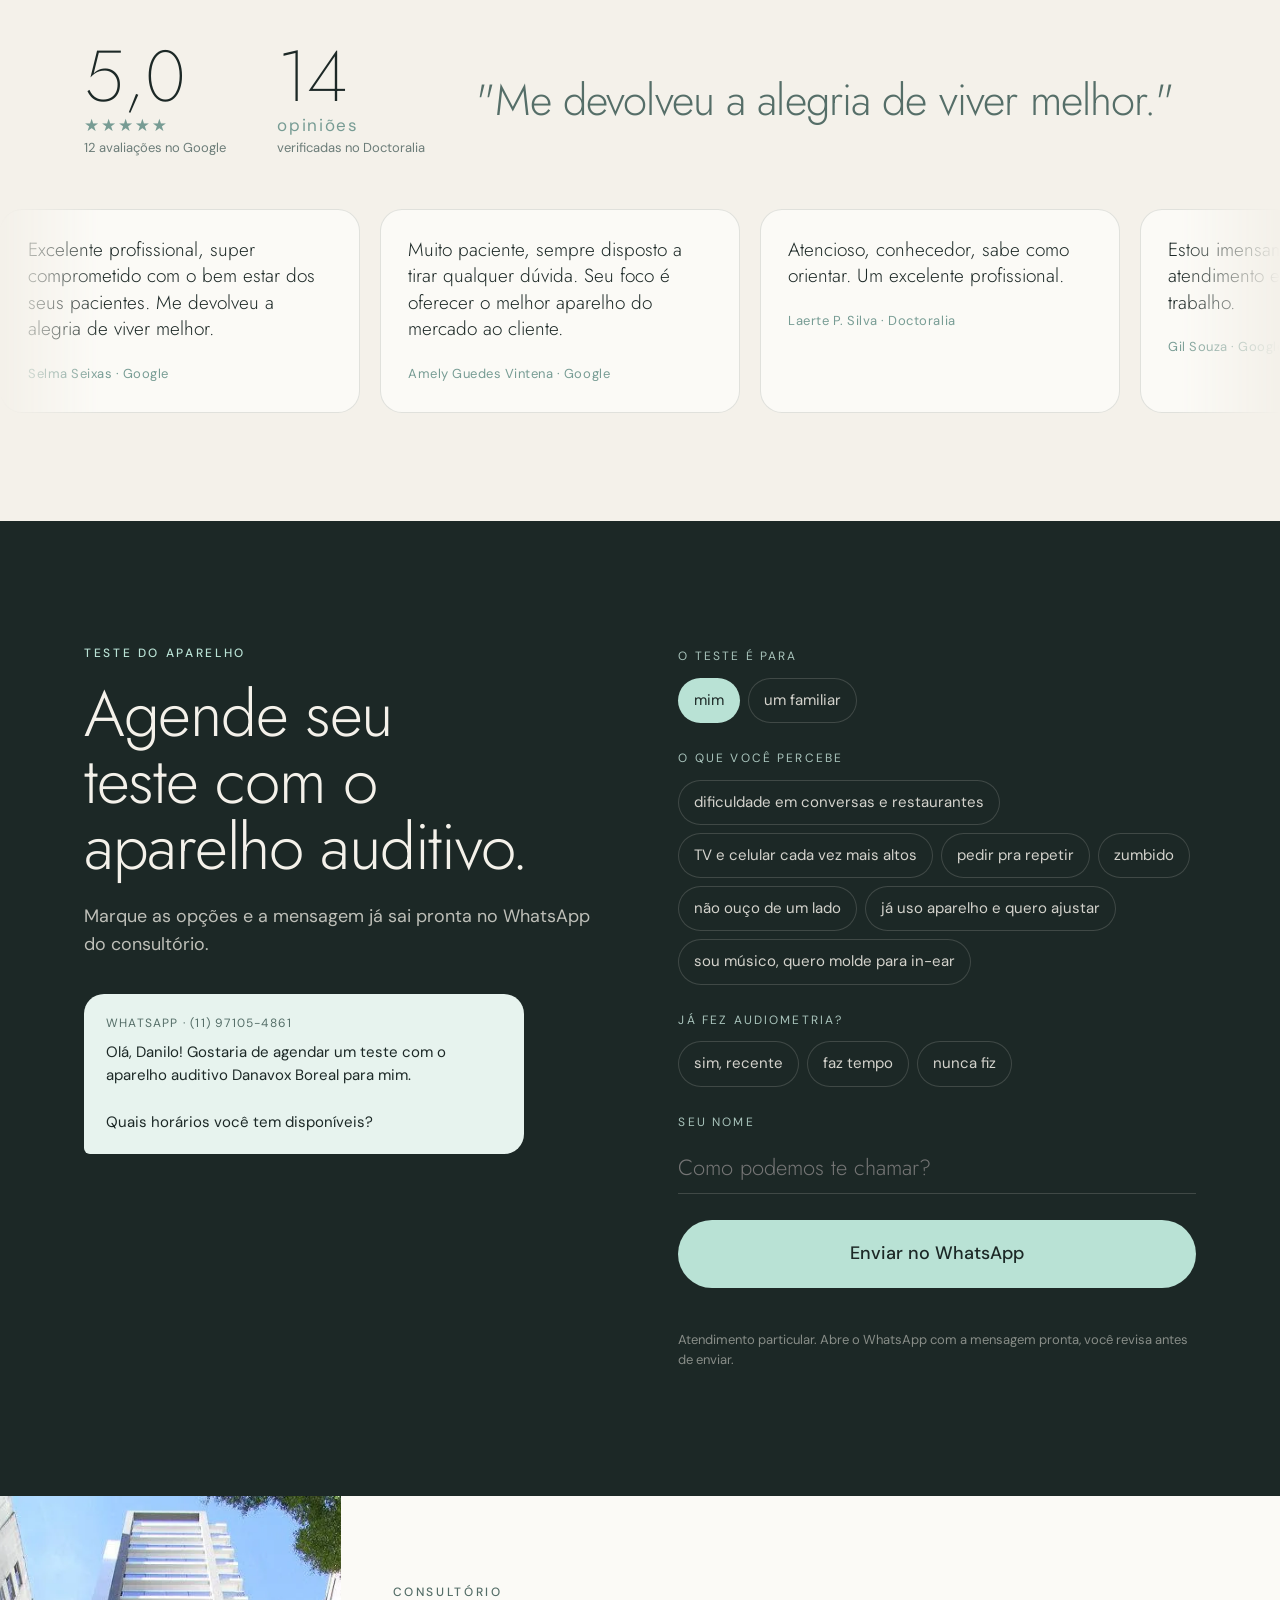
==== commit 64776942: "Fotos com Sorocaba e Alê Costa no início da área de artistas Co-Authored-By: Claude Opus 5.5 <norepl" ====
--- a/index.html
+++ b/index.html
@@ -315,10 +315,18 @@
 <section class="musicians" id="musicos">
   <div class="musicians__pin">
     <header class="musicians__head">
-      <p class="eyebrow">Saúde auditiva de músicos</p>
+      <p class="eyebrow">Saúde auditiva de artistas</p>
       <h2 class="h2 h2--light">Quem vive do som<br>confia o ouvido a ele.</h2>
     </header>
     <div class="musicians__track" id="track">
+      <figure class="card">
+        <div class="card__img"><img src="img/sorocaba.jpg" alt="Danilo Santana, especialista em aparelhos auditivos, com o cantor Sorocaba" width="838" height="1000" loading="lazy"></div>
+        <figcaption><b>Sorocaba</b><span>Cantor e compositor, da dupla Fernando &amp; Sorocaba.</span></figcaption>
+      </figure>
+      <figure class="card card--wide">
+        <div class="card__img"><img src="img/ale-costa.jpg" alt="Danilo Santana, especialista em aparelhos auditivos, com Alê Costa, da Cacau Show" width="1000" height="958" loading="lazy"></div>
+        <figcaption><b>Alê Costa</b><span>Fundador da Cacau Show.</span></figcaption>
+      </figure>
       <figure class="card">
         <div class="card__img"><img src="img/gil.webp" alt="Danilo Santana com Gilberto Gil no consultório" loading="lazy"></div>
         <figcaption><b>Gilberto Gil</b><span>"Hoje foi dia de cuidar da saúde auditiva dessa grande lenda da música brasileira."</span></figcaption>
@@ -513,6 +521,6 @@
   <span>Fale comigo</span>
 </a>
 
-<script src="main.js?v=6"></script>
+<script src="main.js?v=7"></script>
 </body>
 </html>
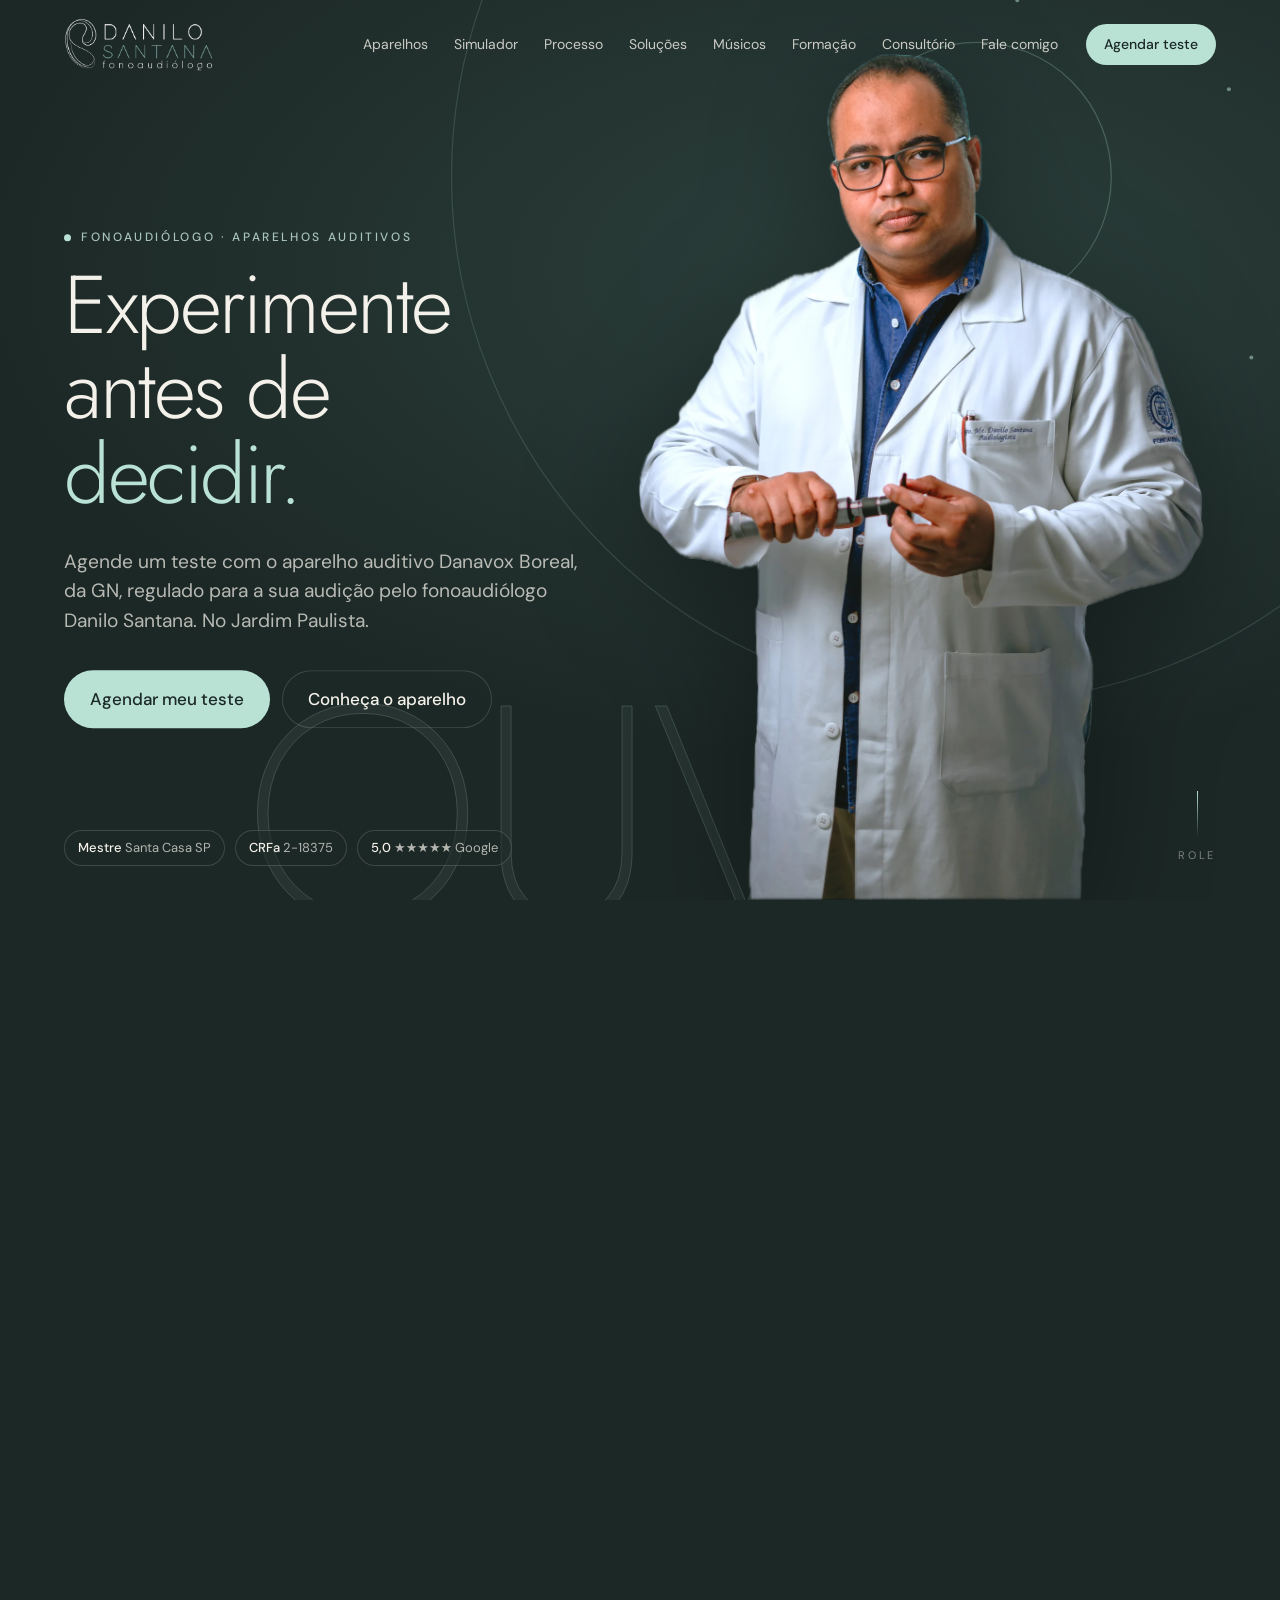
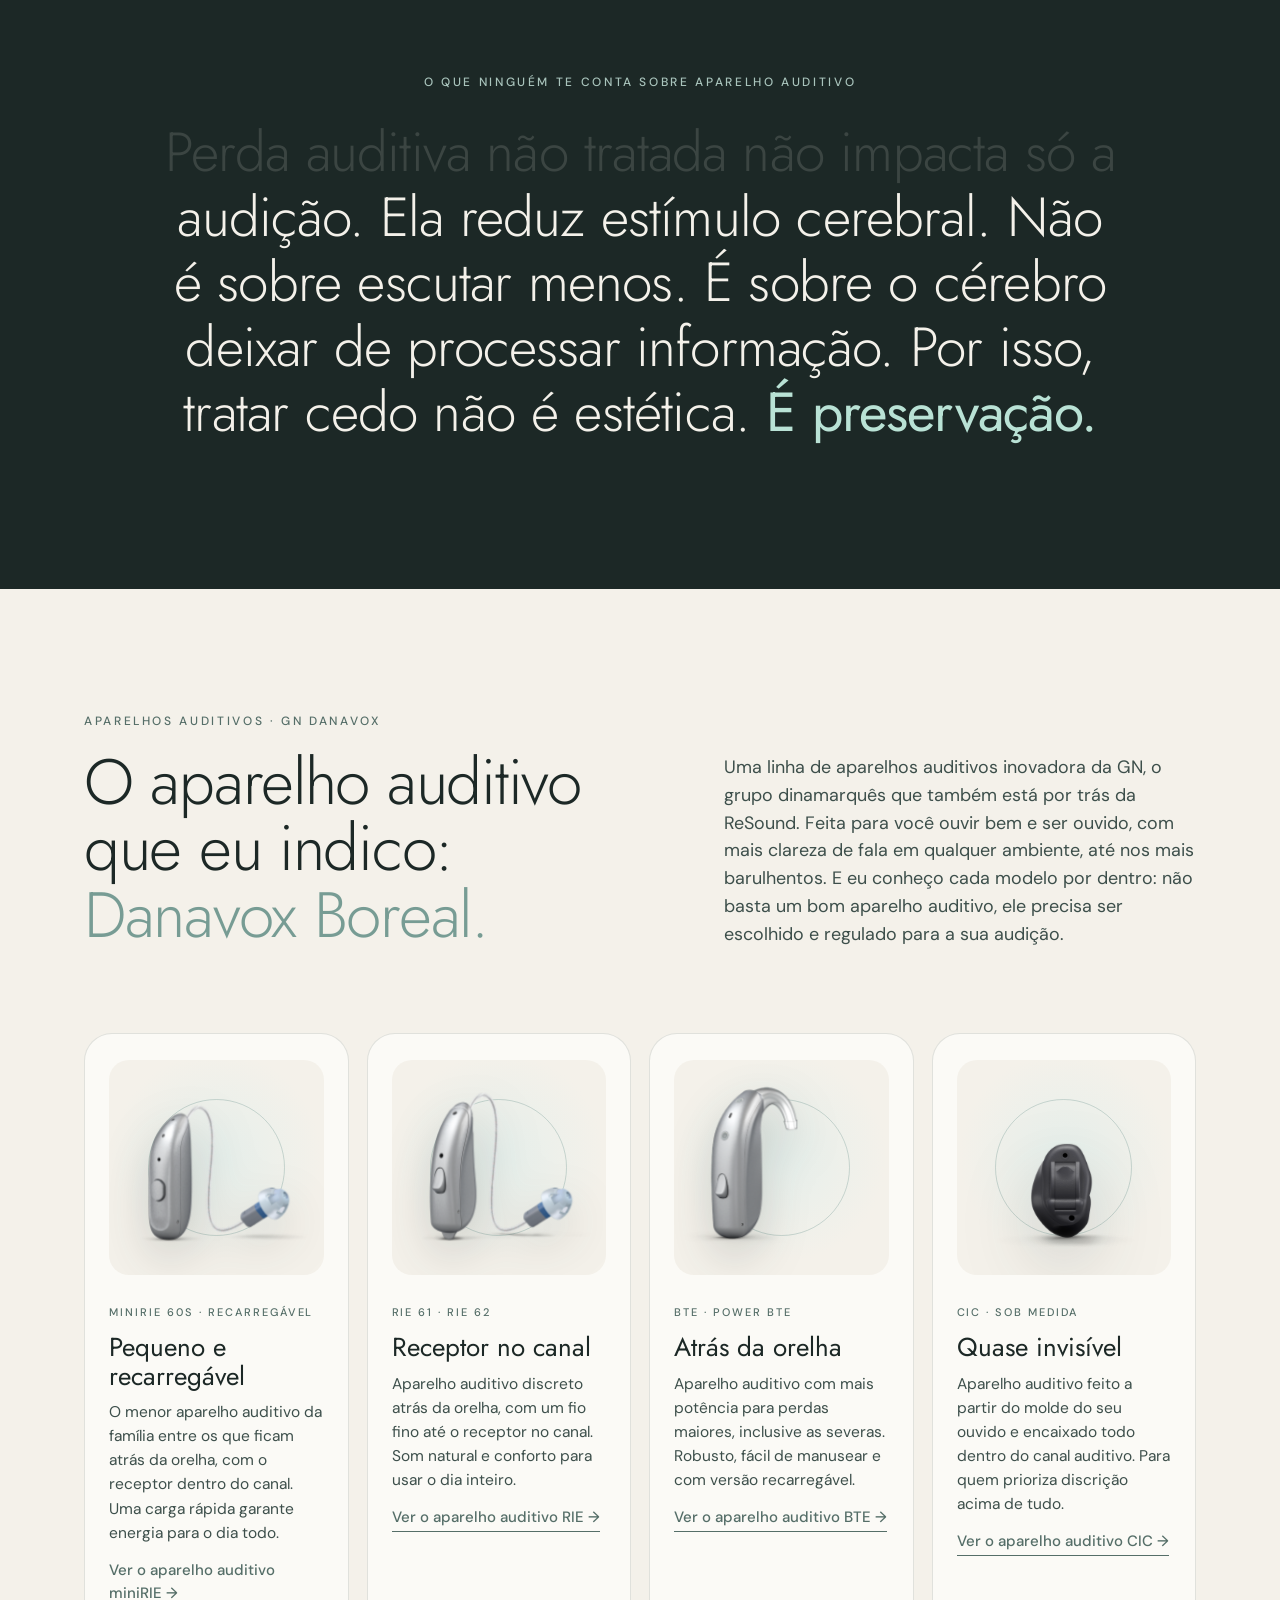
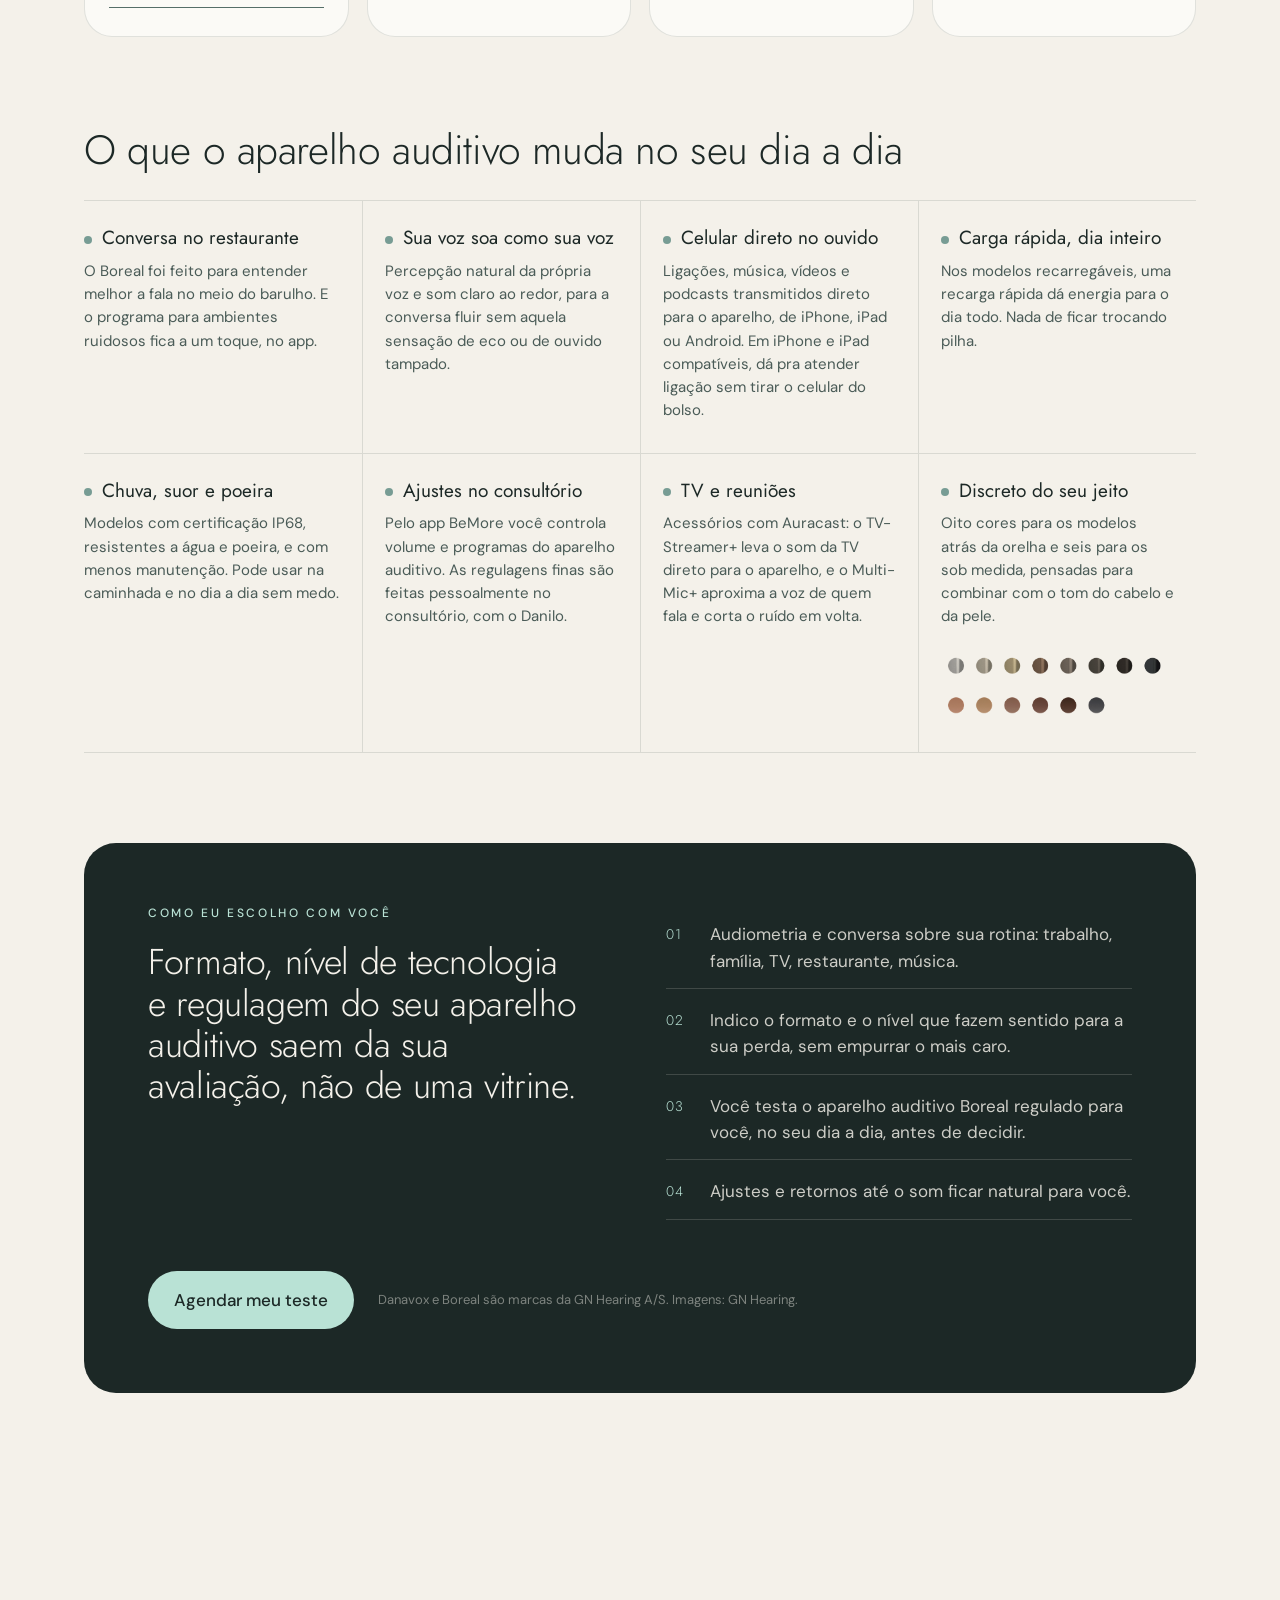
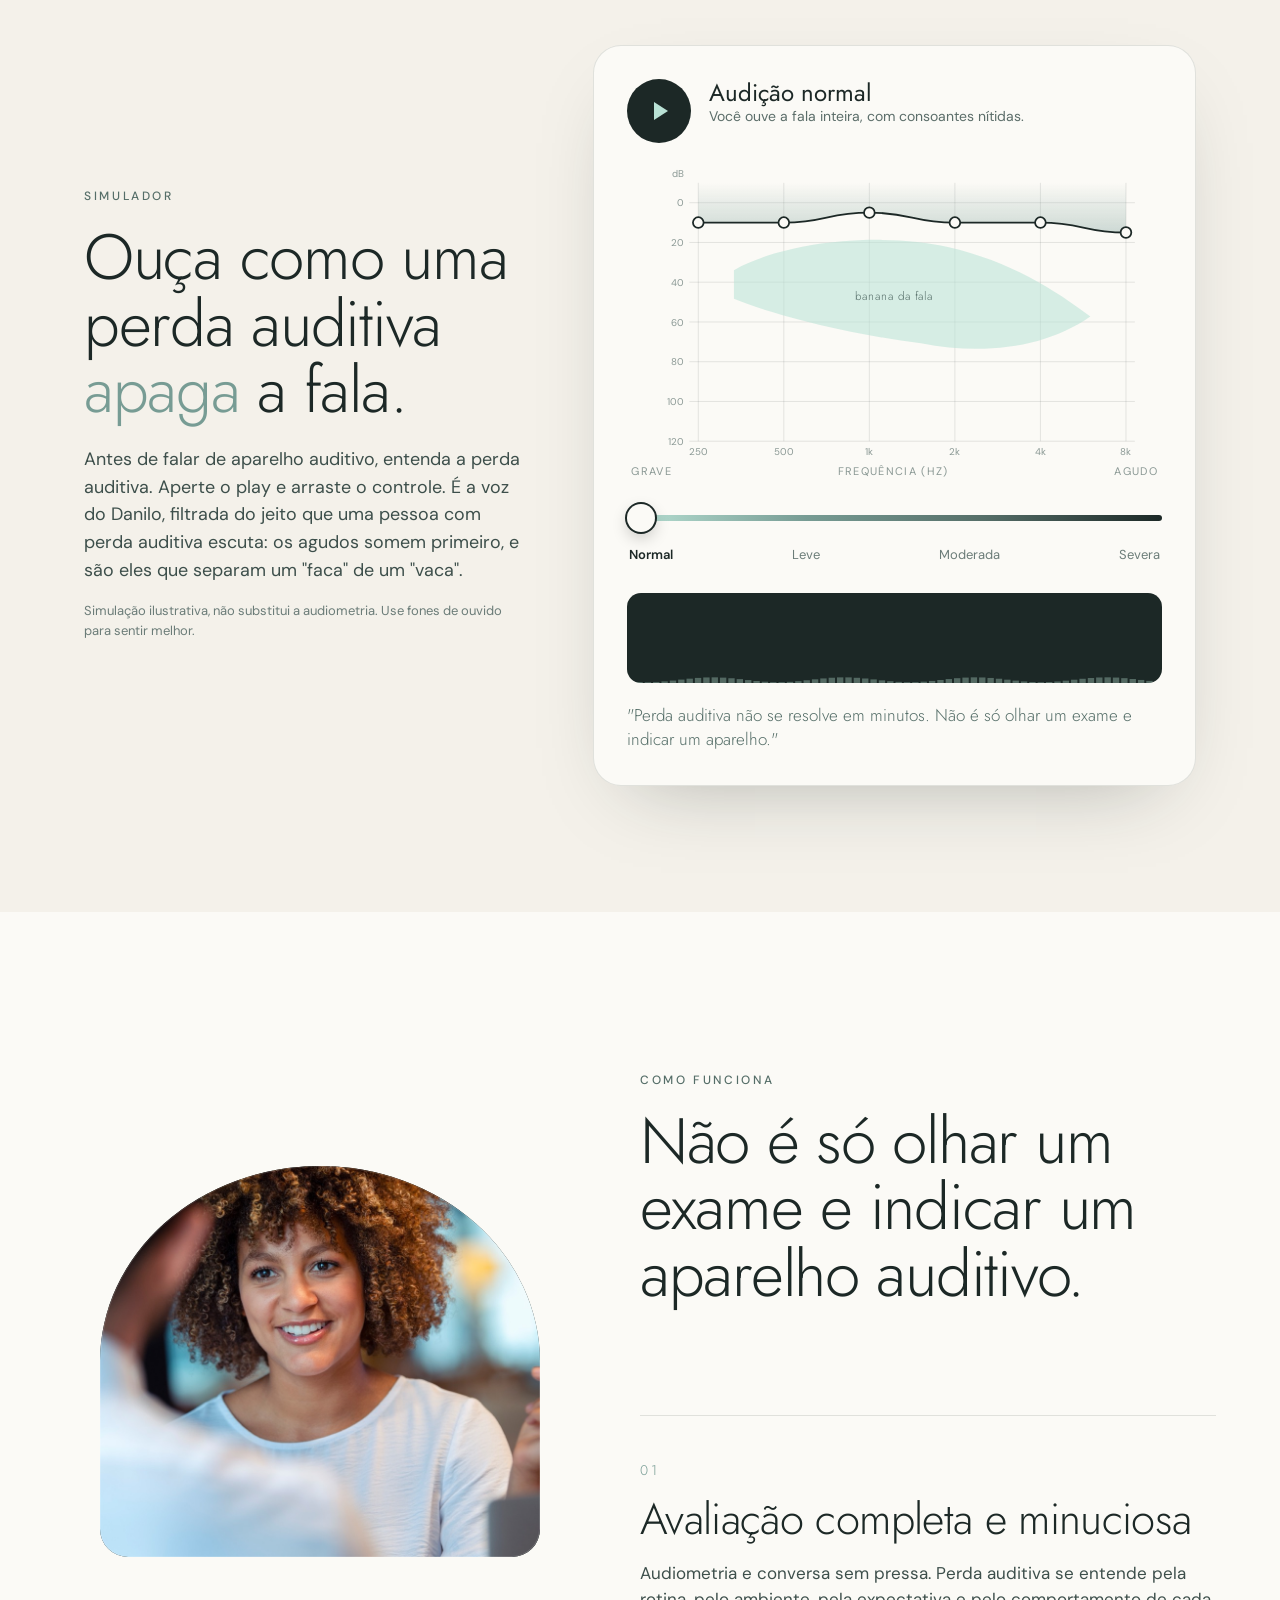
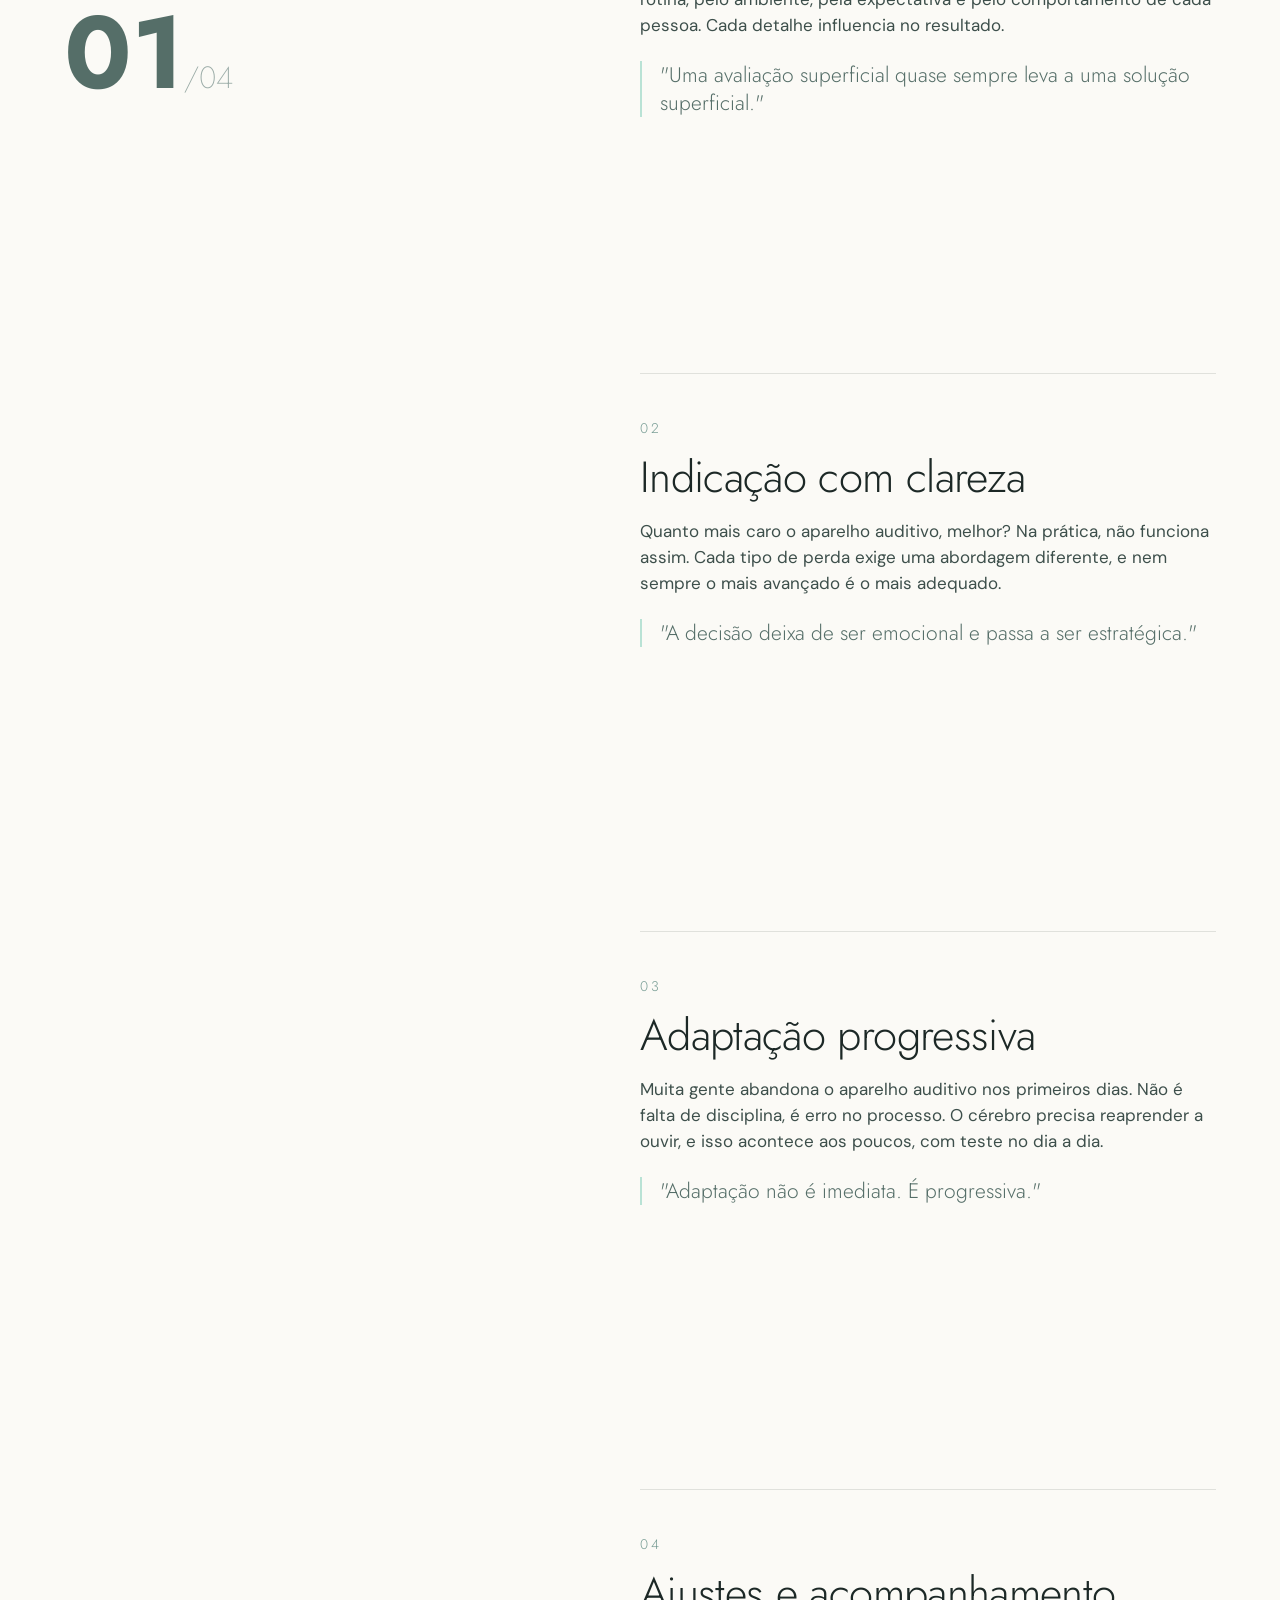
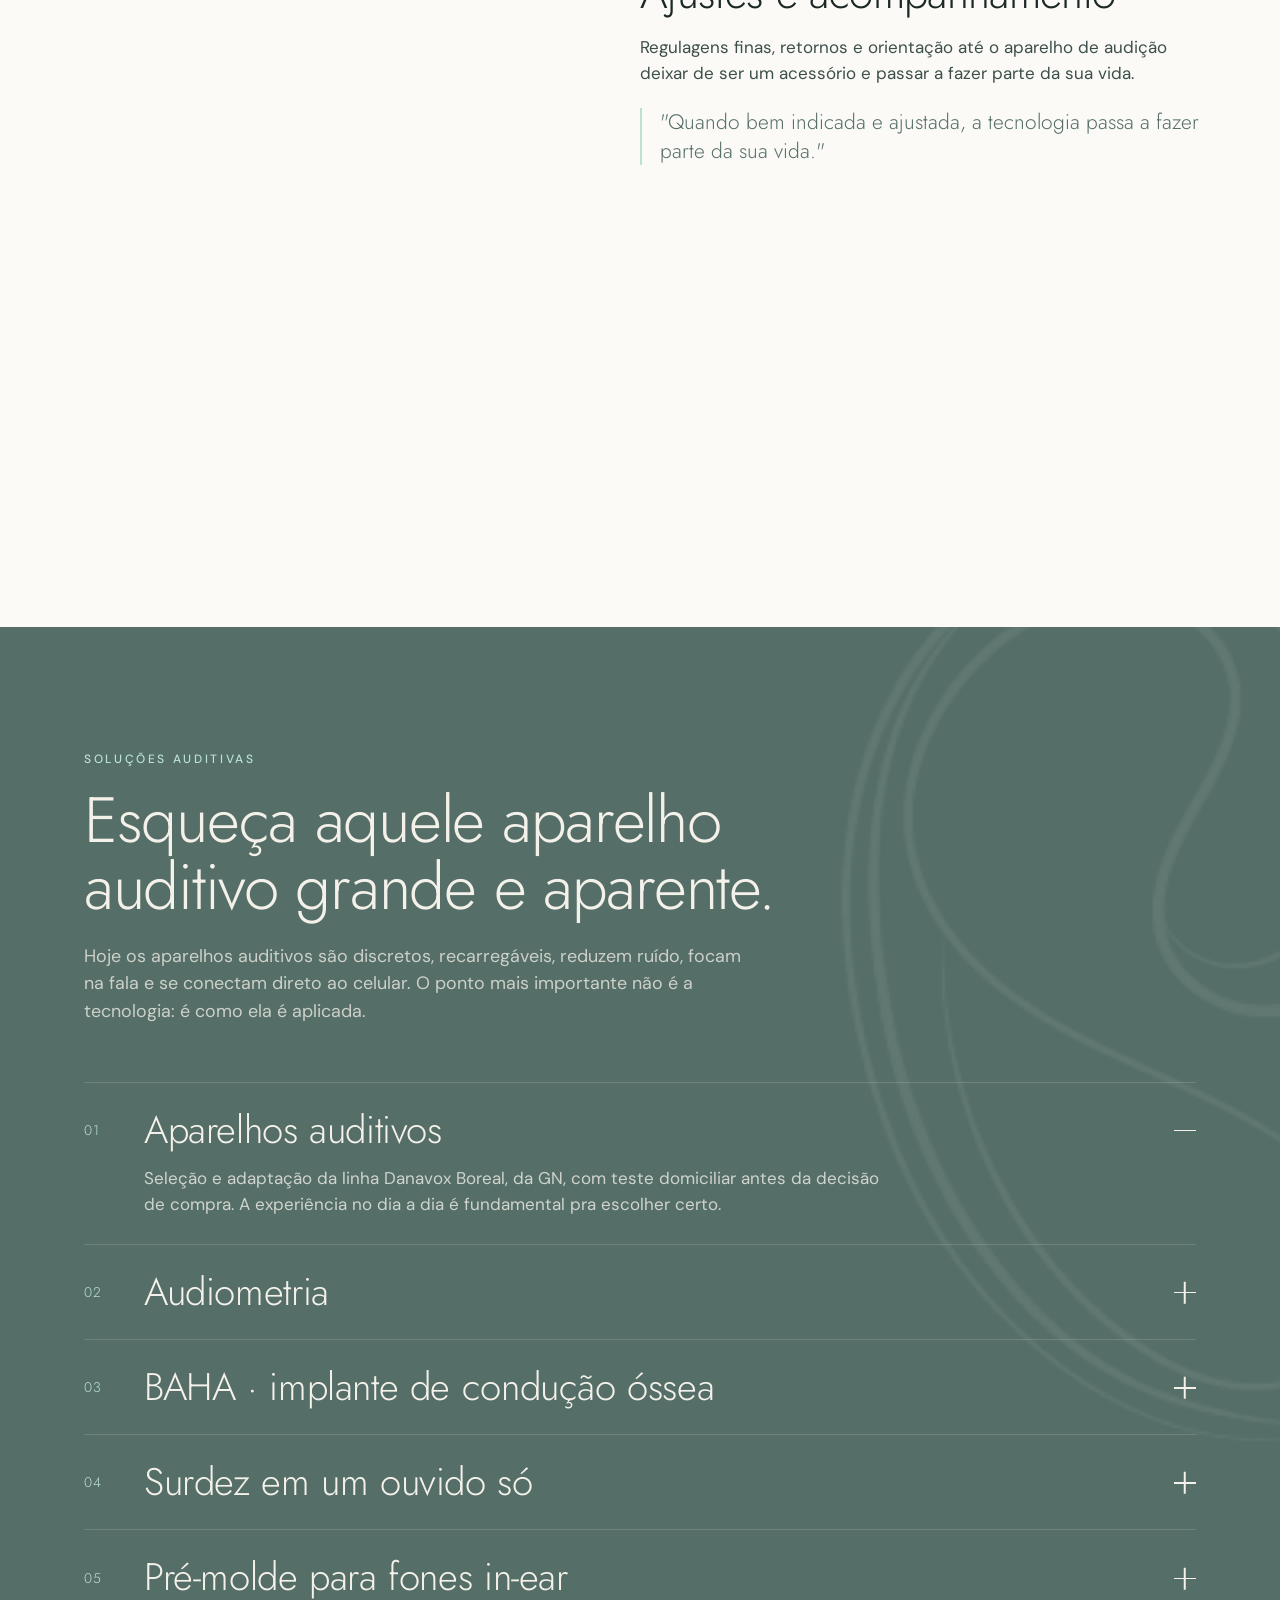
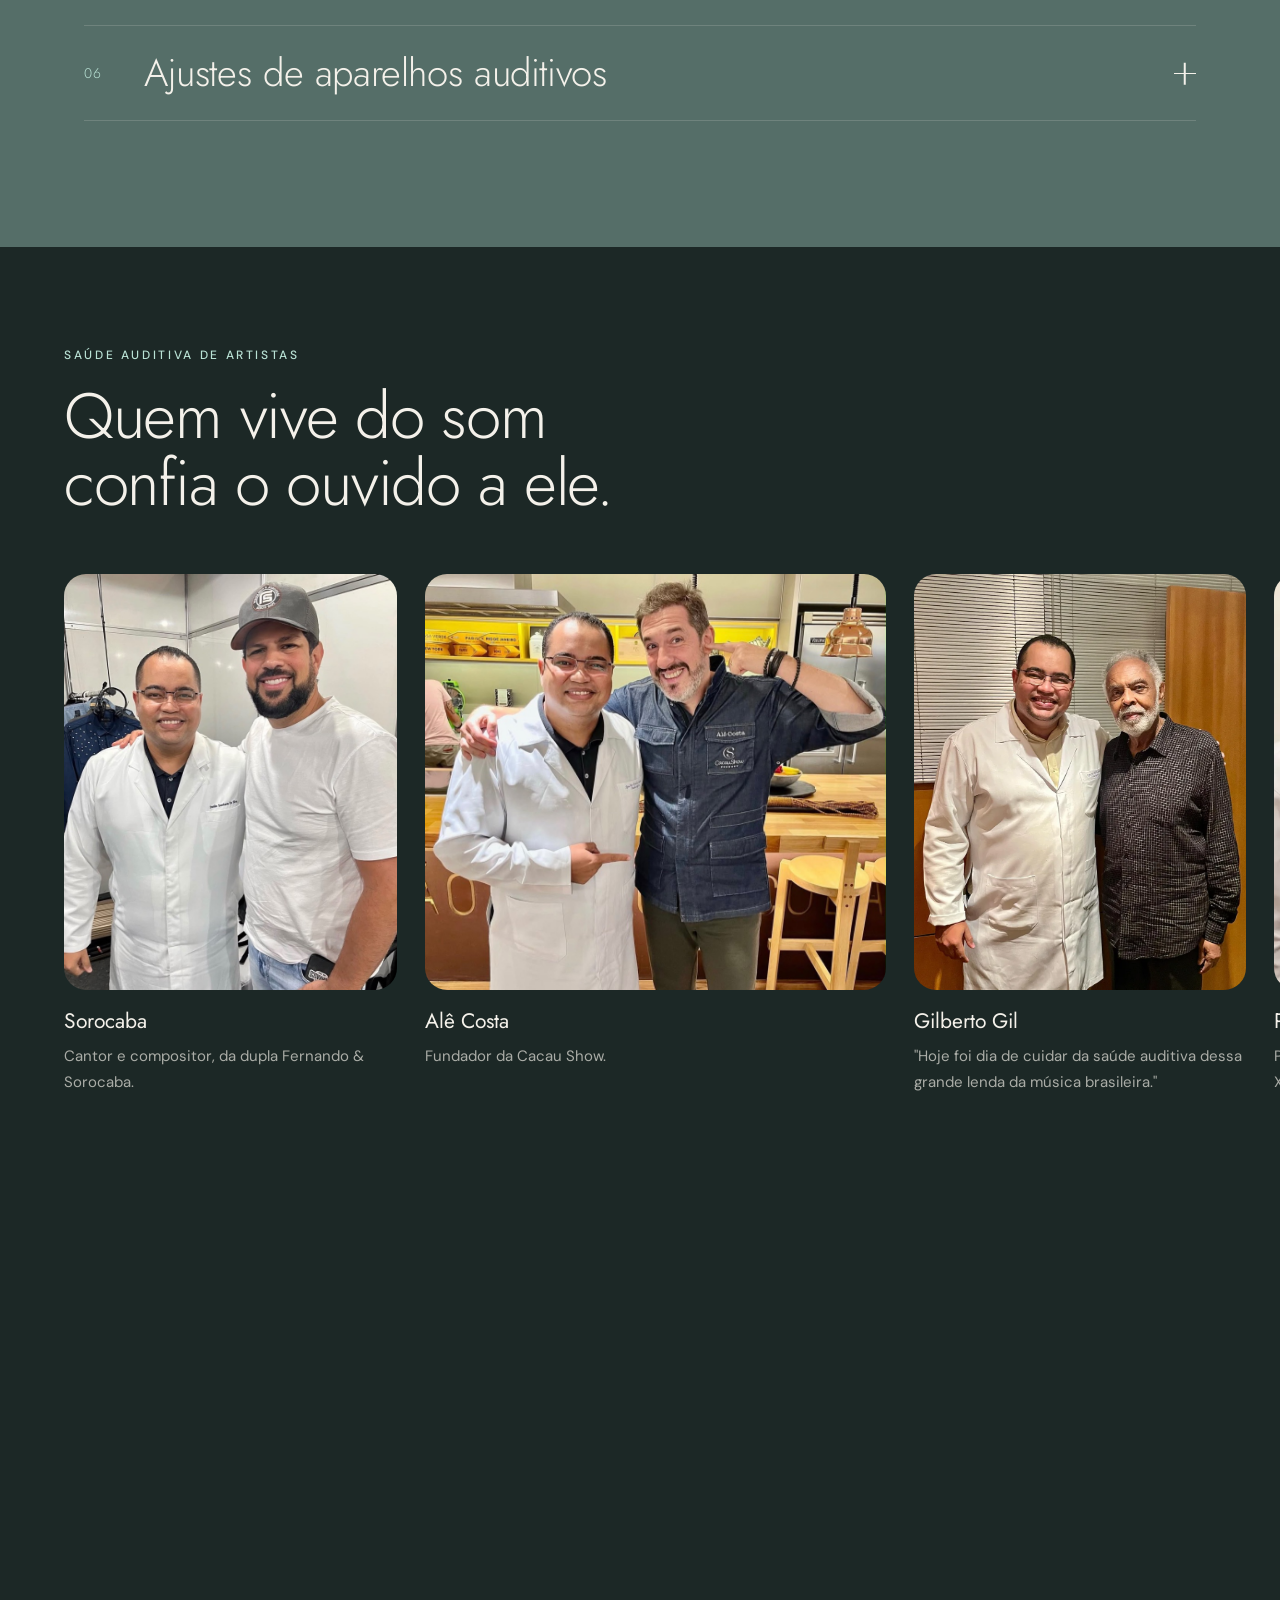
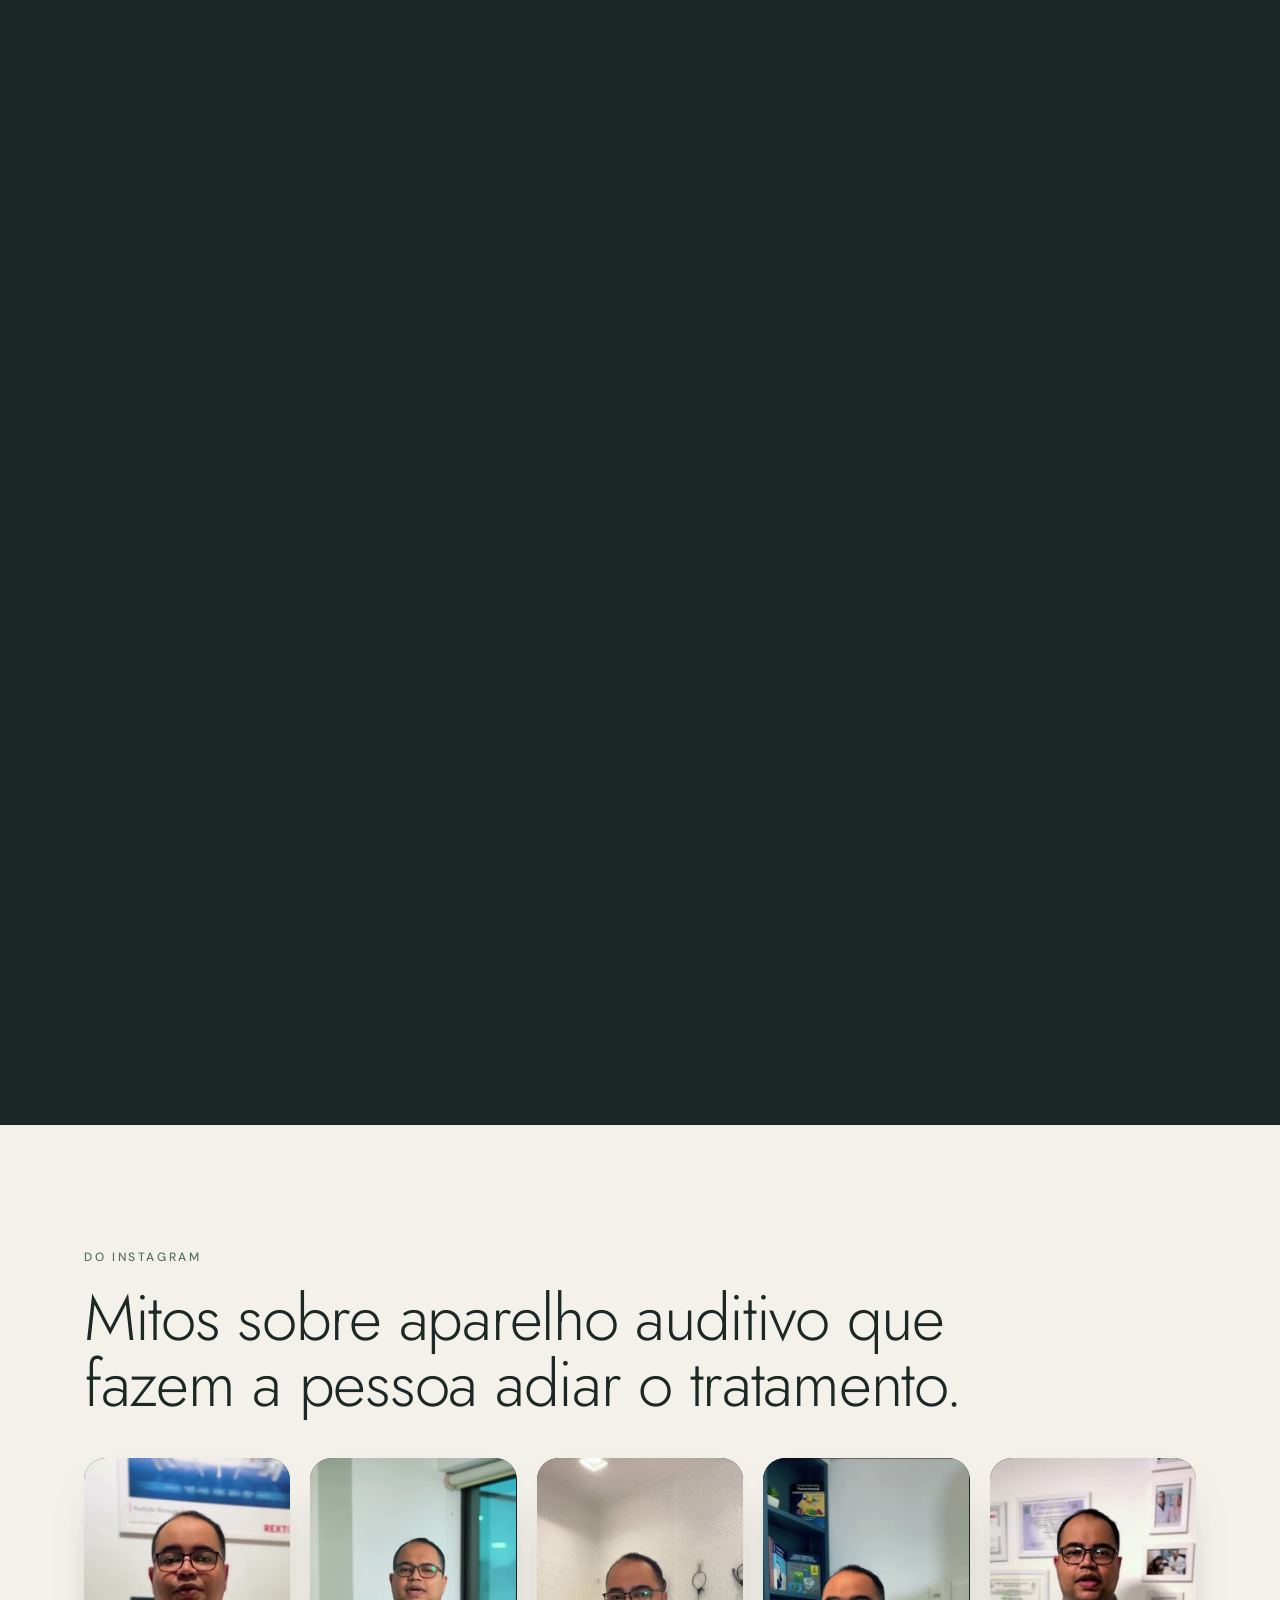
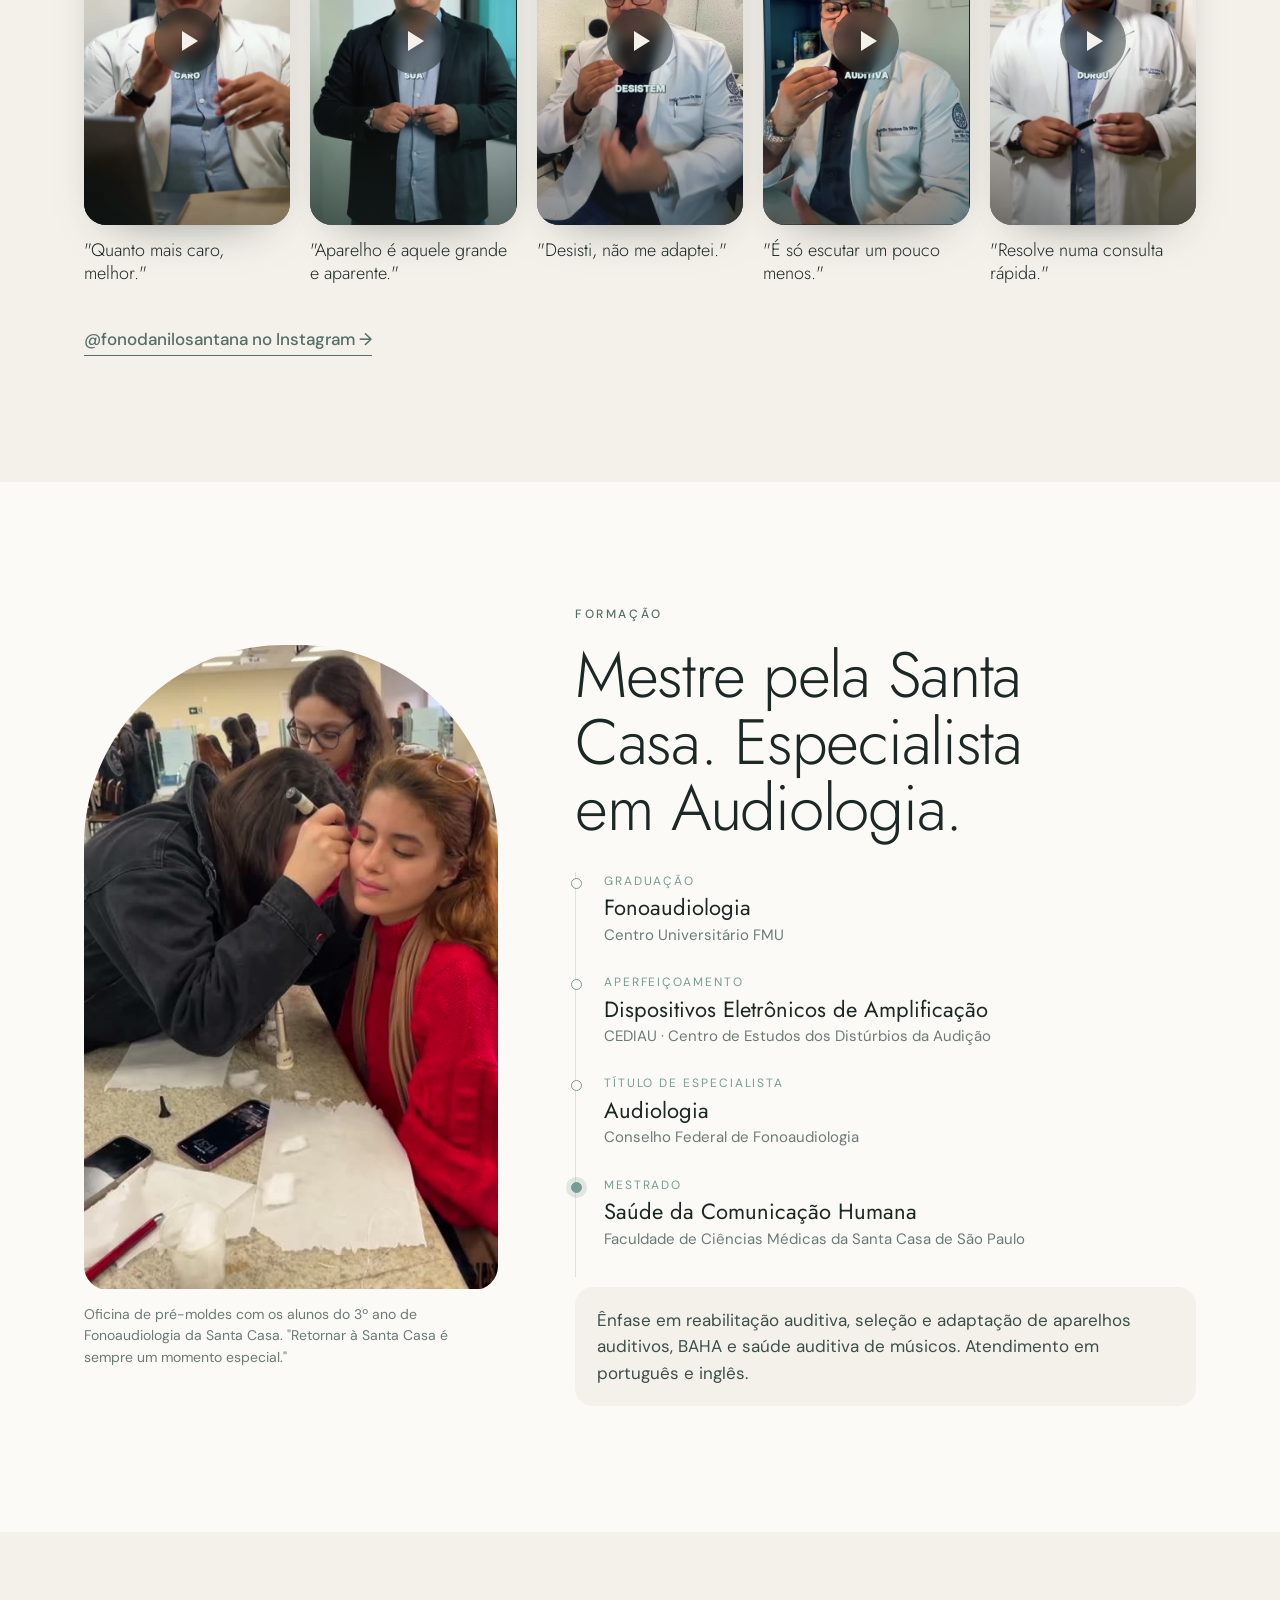
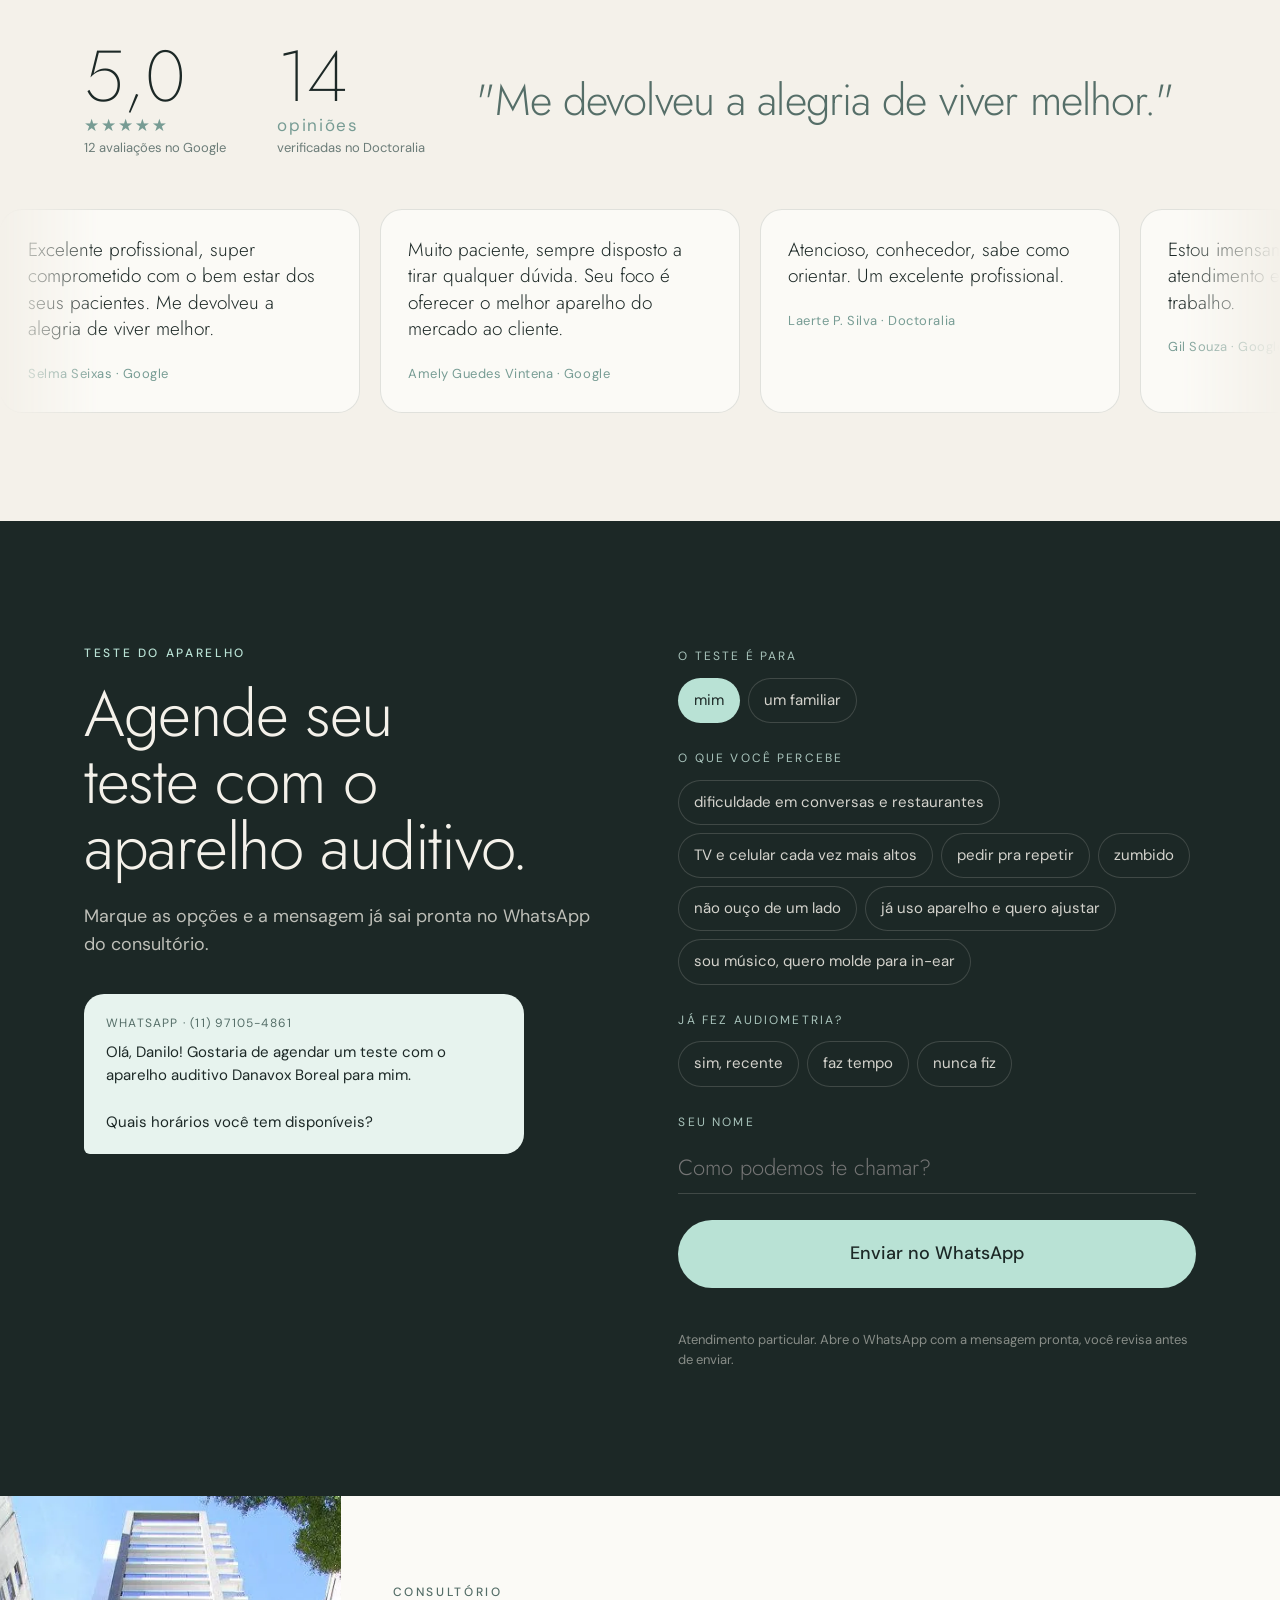
==== commit 33cfffa0: "Como funciona: uma imagem por etapa (troca ao rolar; no celular, imagem dentro de cada etapa) Co-Aut" ====
--- a/index.html
+++ b/index.html
@@ -20,7 +20,7 @@
 <link rel="preconnect" href="https://fonts.gstatic.com" crossorigin>
 <link href="https://fonts.googleapis.com/css2?family=DM+Sans:opsz,wght@9..40,300;9..40,400;9..40,500;9..40,600&family=Jost:wght@200;300;400;500&display=swap" rel="stylesheet">
 <link rel="stylesheet" href="styles.css?v=7">
-<link rel="stylesheet" href="aparelho.css?v=7">
+<link rel="stylesheet" href="aparelho.css?v=8">
 <script type="application/ld+json">
 {"@context":"https://schema.org","@type":"MedicalBusiness","name":"Fonoaudiólogo Danilo Santana","medicalSpecialty":"Audiology","image":"img/danilo.webp","telephone":"+55-11-97105-4861","address":{"@type":"PostalAddress","streetAddress":"Alameda Jaú, 72, Conj. 23","addressLocality":"São Paulo","addressRegion":"SP","postalCode":"01420-000","addressCountry":"BR"},"geo":{"@type":"GeoCoordinates","latitude":-23.5687659,"longitude":-46.6510542},"aggregateRating":{"@type":"AggregateRating","ratingValue":"5.0","reviewCount":"12"},"openingHoursSpecification":[{"@type":"OpeningHoursSpecification","dayOfWeek":["Monday","Friday"],"opens":"14:00","closes":"18:00"},{"@type":"OpeningHoursSpecification","dayOfWeek":["Tuesday","Thursday"],"opens":"09:00","closes":"18:00"}],"sameAs":["https://www.instagram.com/fonodanilosantana/","https://www.facebook.com/fonodanilosantana"]}
 </script>
@@ -236,7 +236,10 @@
   <div class="process__media">
     <div class="process__sticky">
       <div class="process__frame">
-        <img src="img/conversa.jpg" alt="Pessoas conversando à mesa, ouvindo bem com aparelho auditivo" width="900" height="800" loading="lazy">
+        <img class="process__img on" src="img/etapa-avaliacao.jpg" alt="Avaliação auditiva individual antes de indicar o aparelho auditivo" width="900" height="800">
+        <img class="process__img" src="img/etapa-indicacao.jpg" alt="Aparelho auditivo recarregável no estojo carregador, mostrado na indicação" width="900" height="800" loading="lazy">
+        <img class="process__img" src="img/etapa-adaptacao.jpg" alt="Pessoas conversando à mesa durante o teste do aparelho auditivo no dia a dia" width="900" height="800" loading="lazy">
+        <img class="process__img" src="img/etapa-acompanhamento.jpg" alt="Mãe e filha abraçadas, com o aparelho auditivo já fazendo parte da vida" width="900" height="800" loading="lazy">
         <div class="process__ring"></div>
       </div>
       <div class="process__counter"><b id="stepNum">01</b><span>/04</span></div>
@@ -252,24 +255,28 @@
       <h3>Avaliação completa e minuciosa</h3>
       <p>Audiometria e conversa sem pressa. Perda auditiva se entende pela rotina, pelo ambiente, pela expectativa e pelo comportamento de cada pessoa. Cada detalhe influencia no resultado.</p>
       <p class="step__quote">"Uma avaliação superficial quase sempre leva a uma solução superficial."</p>
+      <img class="step__img" src="img/etapa-avaliacao.jpg" alt="" width="900" height="800" loading="lazy">
     </article>
     <article class="step" data-step="2">
       <span class="step__n">02</span>
       <h3>Indicação com clareza</h3>
       <p>Quanto mais caro o aparelho auditivo, melhor? Na prática, não funciona assim. Cada tipo de perda exige uma abordagem diferente, e nem sempre o mais avançado é o mais adequado.</p>
       <p class="step__quote">"A decisão deixa de ser emocional e passa a ser estratégica."</p>
+      <img class="step__img" src="img/etapa-indicacao.jpg" alt="" width="900" height="800" loading="lazy">
     </article>
     <article class="step" data-step="3">
       <span class="step__n">03</span>
       <h3>Adaptação progressiva</h3>
       <p>Muita gente abandona o aparelho auditivo nos primeiros dias. Não é falta de disciplina, é erro no processo. O cérebro precisa reaprender a ouvir, e isso acontece aos poucos, com teste no dia a dia.</p>
       <p class="step__quote">"Adaptação não é imediata. É progressiva."</p>
+      <img class="step__img" src="img/etapa-adaptacao.jpg" alt="" width="900" height="800" loading="lazy">
     </article>
     <article class="step" data-step="4">
       <span class="step__n">04</span>
       <h3>Ajustes e acompanhamento</h3>
       <p>Regulagens finas, retornos e orientação até o aparelho de audição deixar de ser um acessório e passar a fazer parte da sua vida.</p>
       <p class="step__quote">"Quando bem indicada e ajustada, a tecnologia passa a fazer parte da sua vida."</p>
+      <img class="step__img" src="img/etapa-acompanhamento.jpg" alt="" width="900" height="800" loading="lazy">
     </article>
   </div>
 </section>
@@ -521,6 +528,6 @@
   <span>Fale comigo</span>
 </a>
 
-<script src="main.js?v=7"></script>
+<script src="main.js?v=8"></script>
 </body>
 </html>
--- a/aparelho.css
+++ b/aparelho.css
@@ -81,3 +81,12 @@
   .talk__btn{width:100%}
   .wa-float{padding:12px 16px 12px 13px;font-size:14px}
 }
+
+/* Como funciona: uma imagem por etapa */
+.process__frame .process__img{position:absolute;inset:0;width:100%;height:100%;object-fit:cover;opacity:0;transform:scale(1.06);transition:opacity .8s var(--ease),transform 1.4s var(--ease)}
+.process__frame .process__img.on{opacity:1;transform:none}
+.step__img{display:none}
+@media (max-width:760px){
+  .process__media{display:none}
+  .step__img{display:block;width:100%;aspect-ratio:9/8;object-fit:cover;border-radius:50% 50% 22px 22px;margin-top:24px}
+}
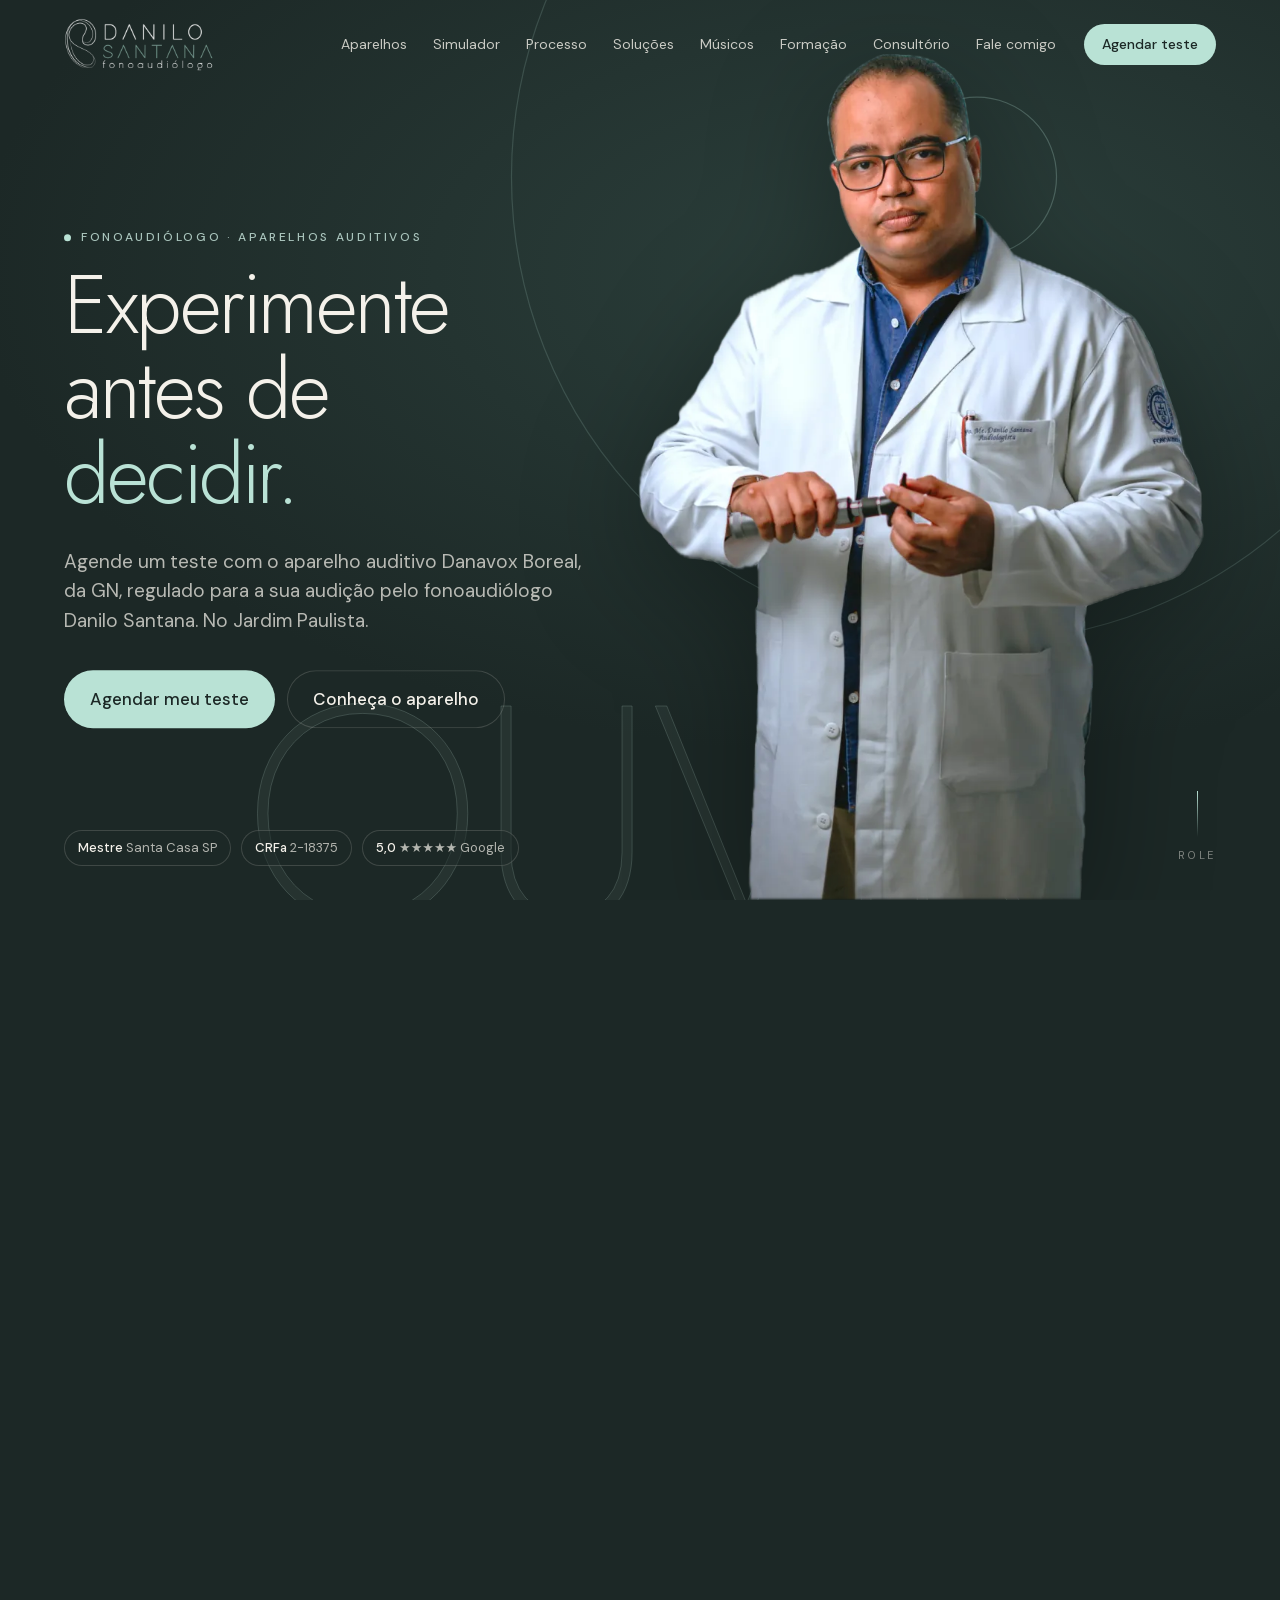
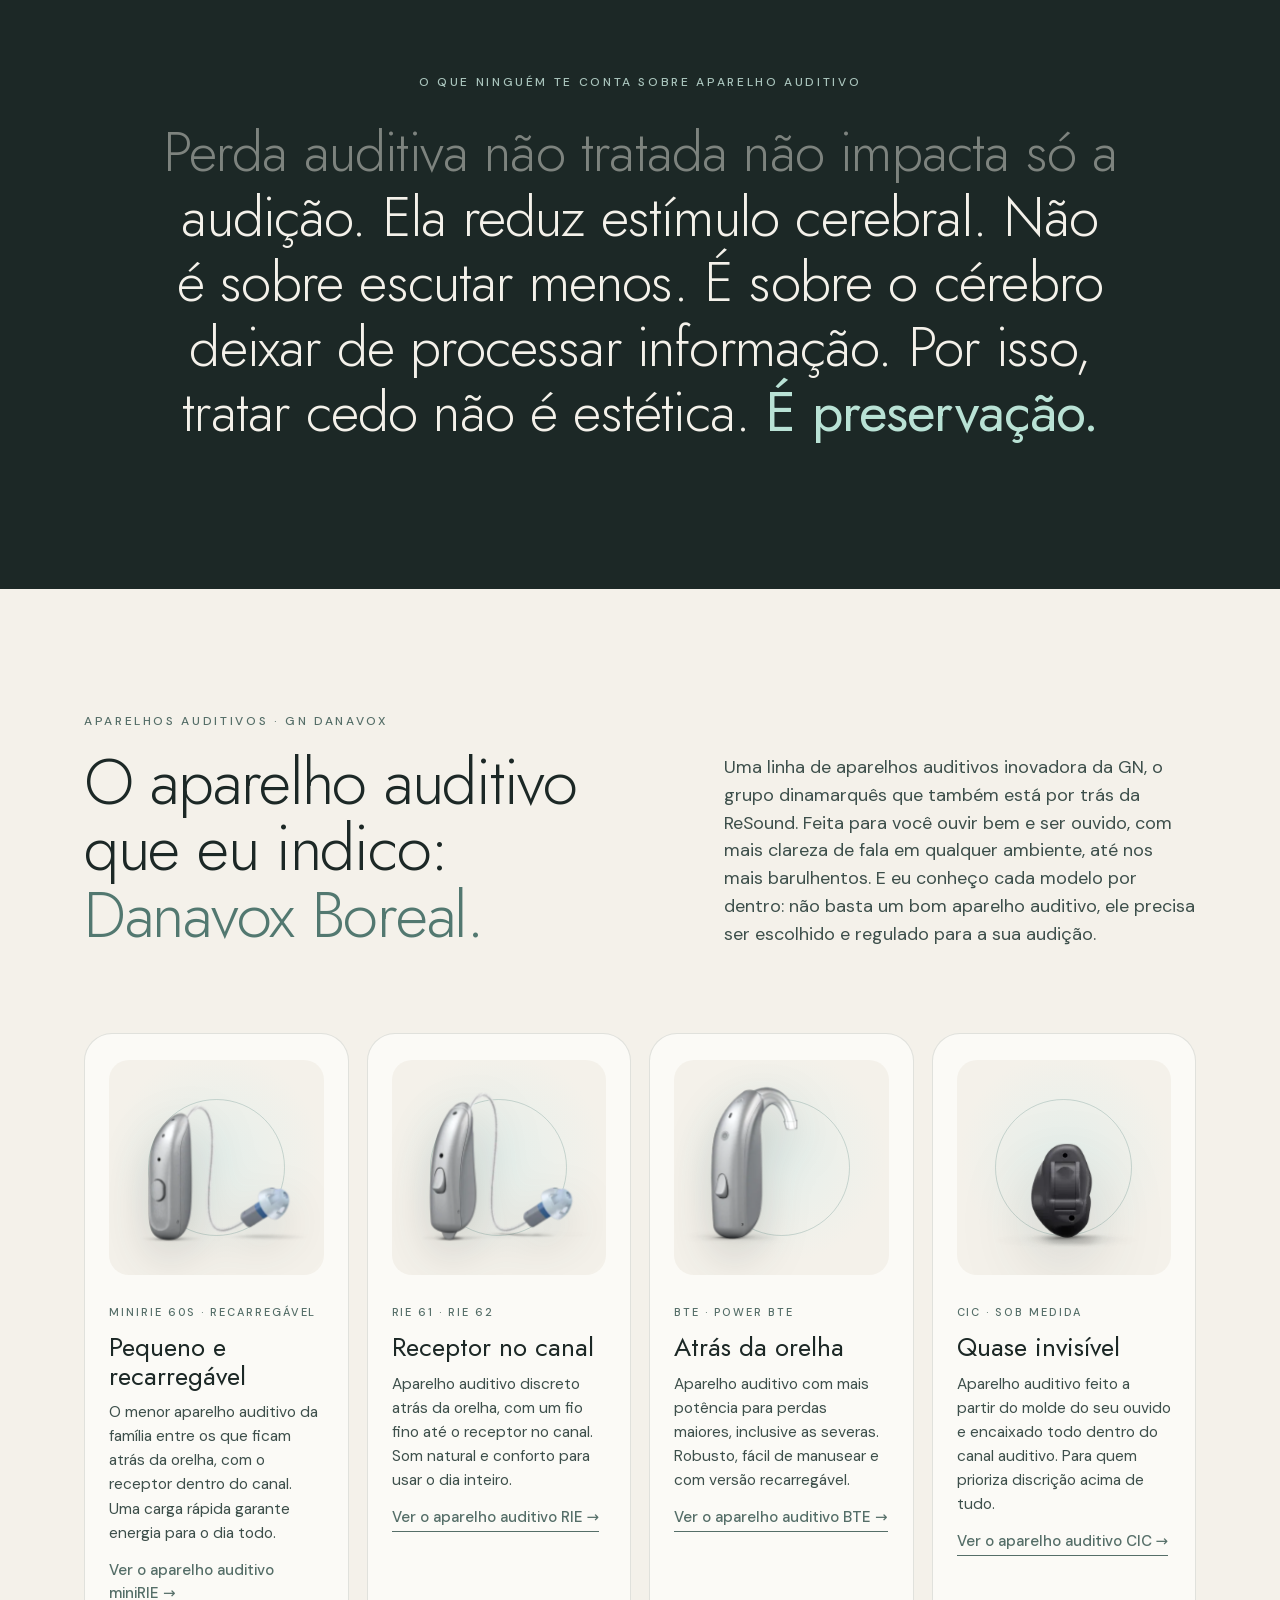
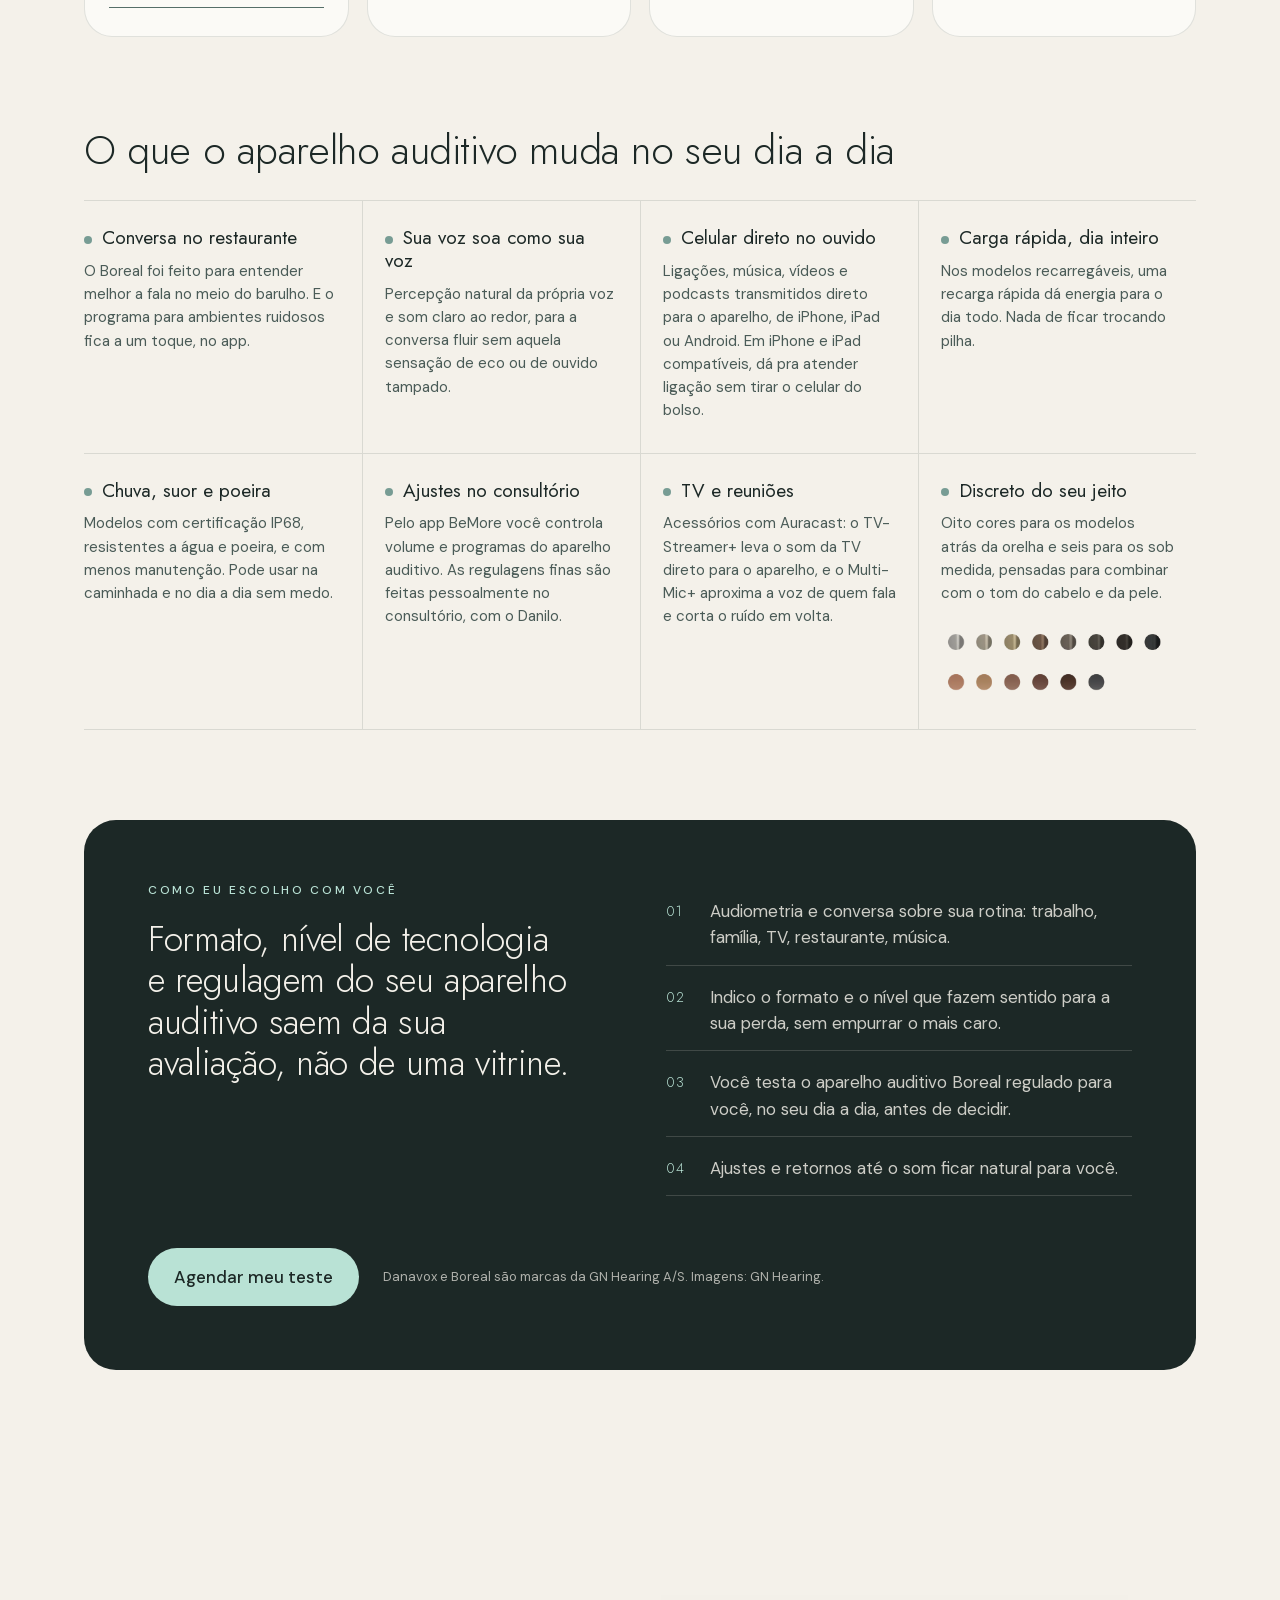
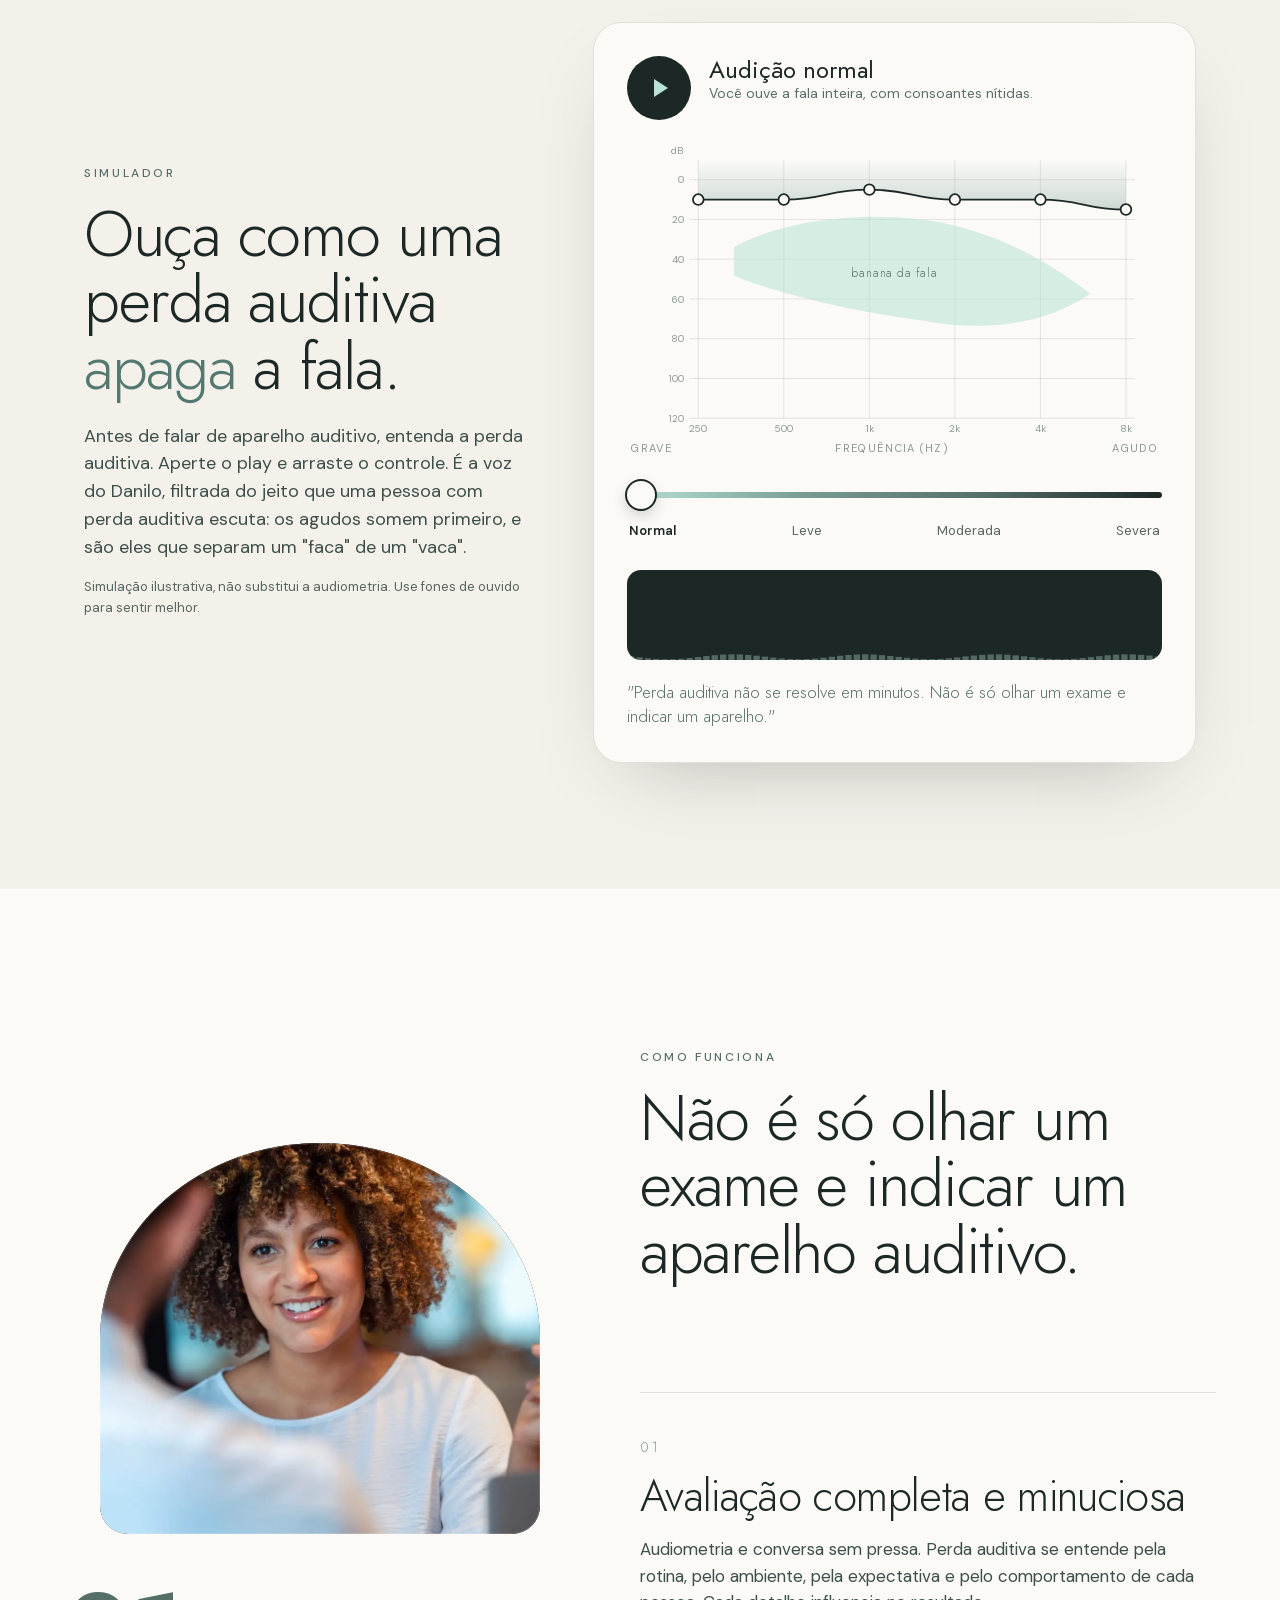
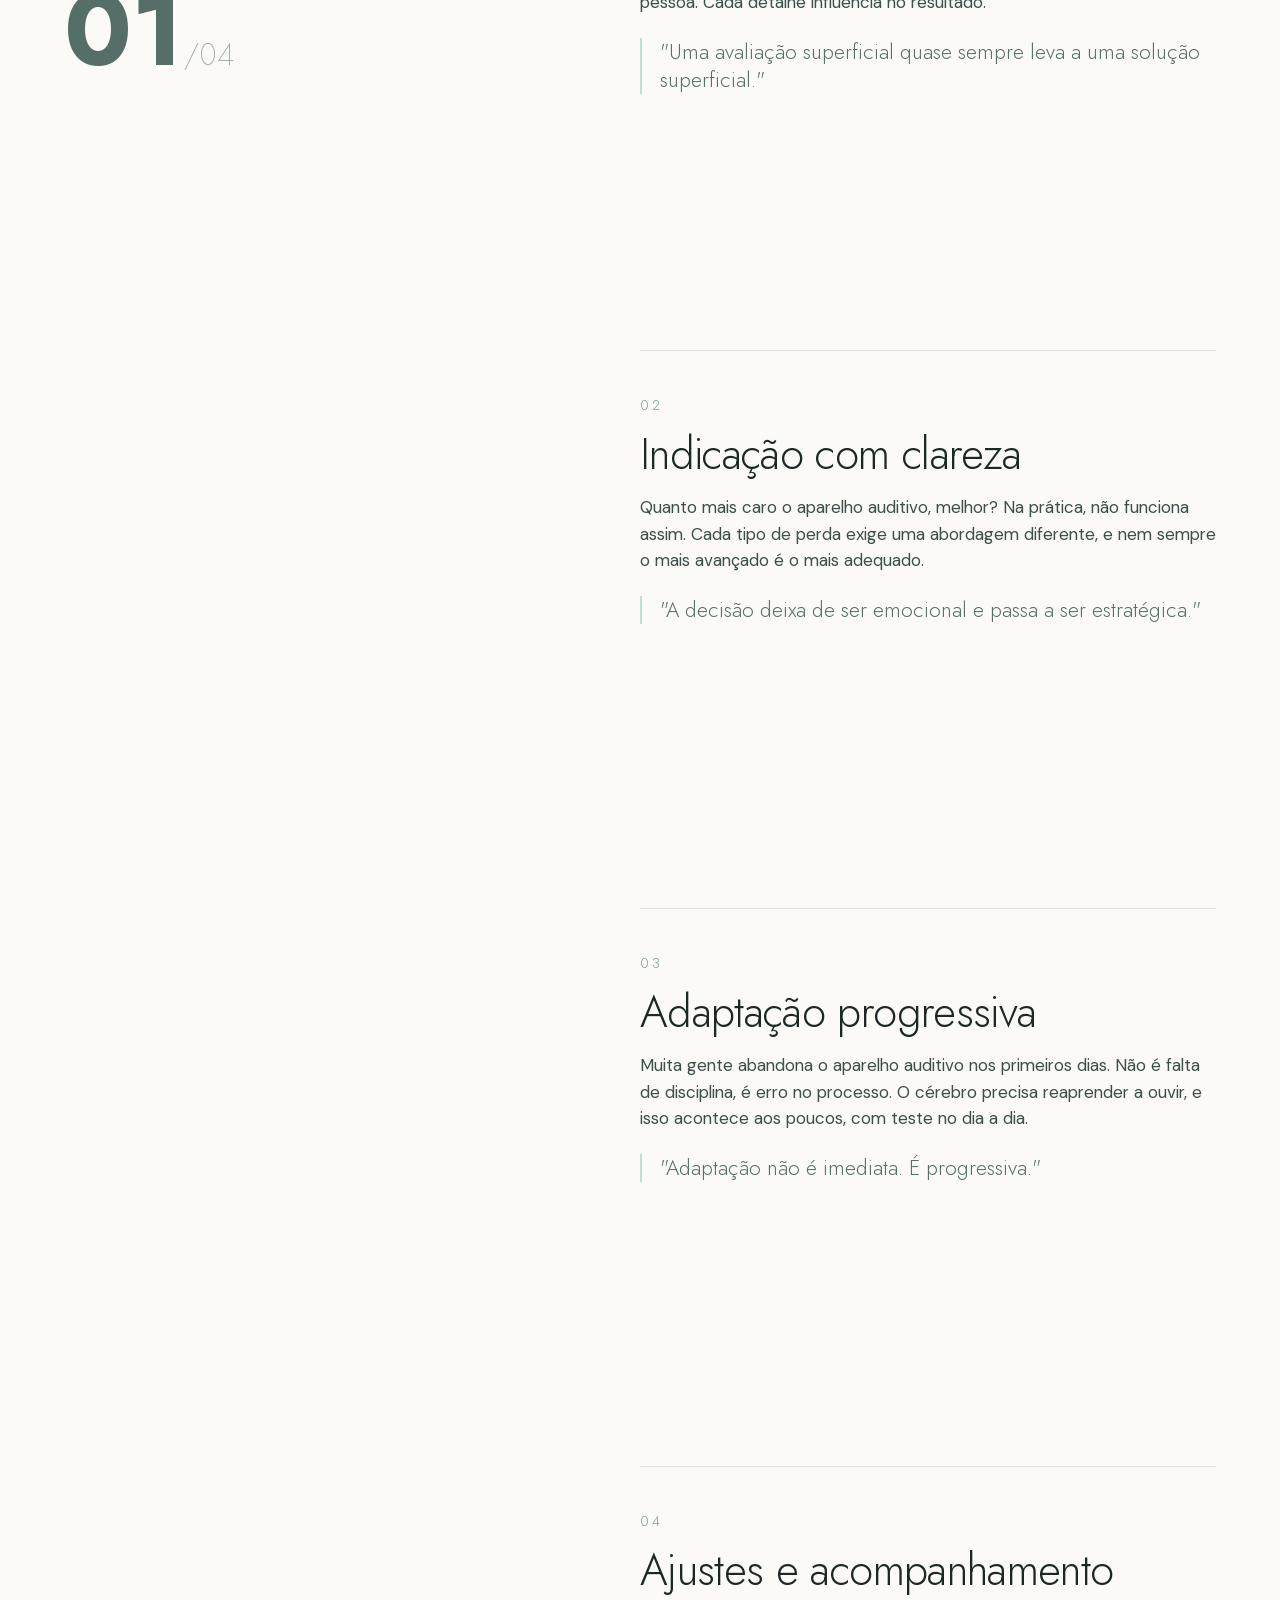
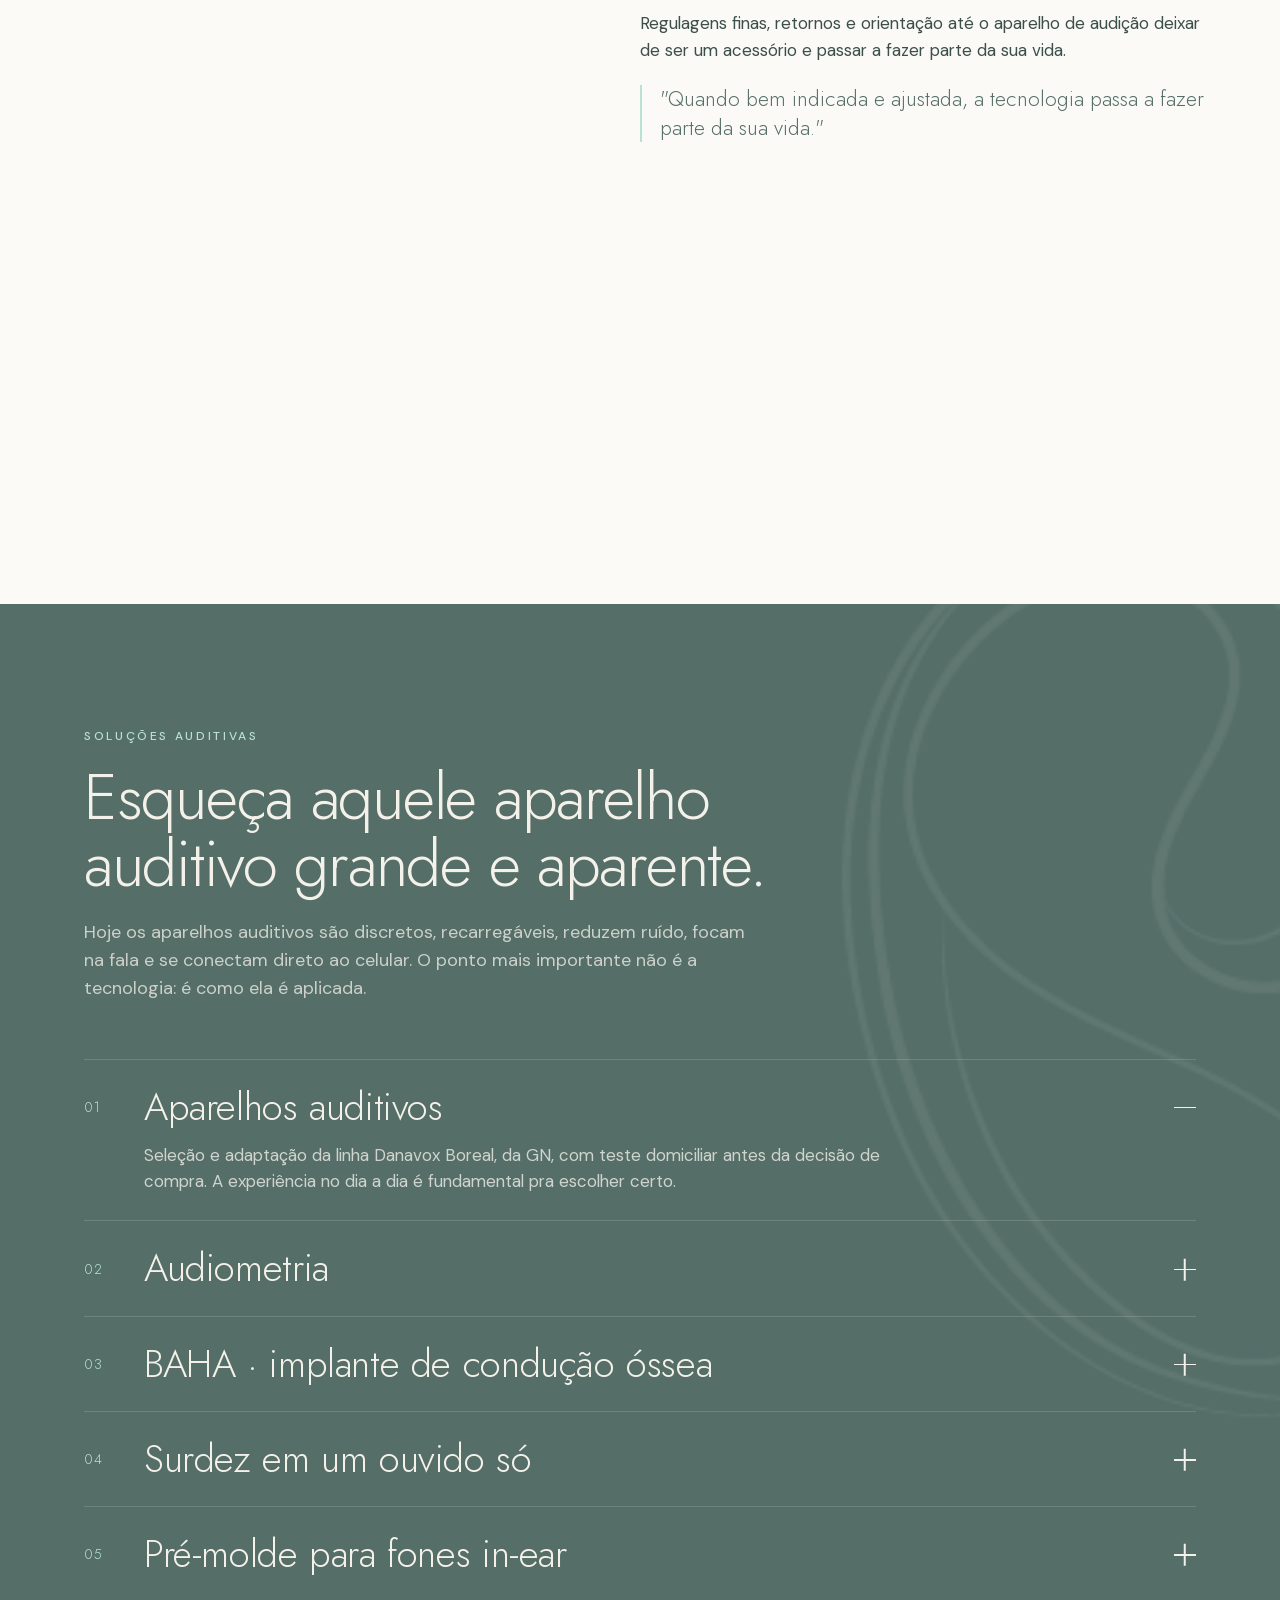
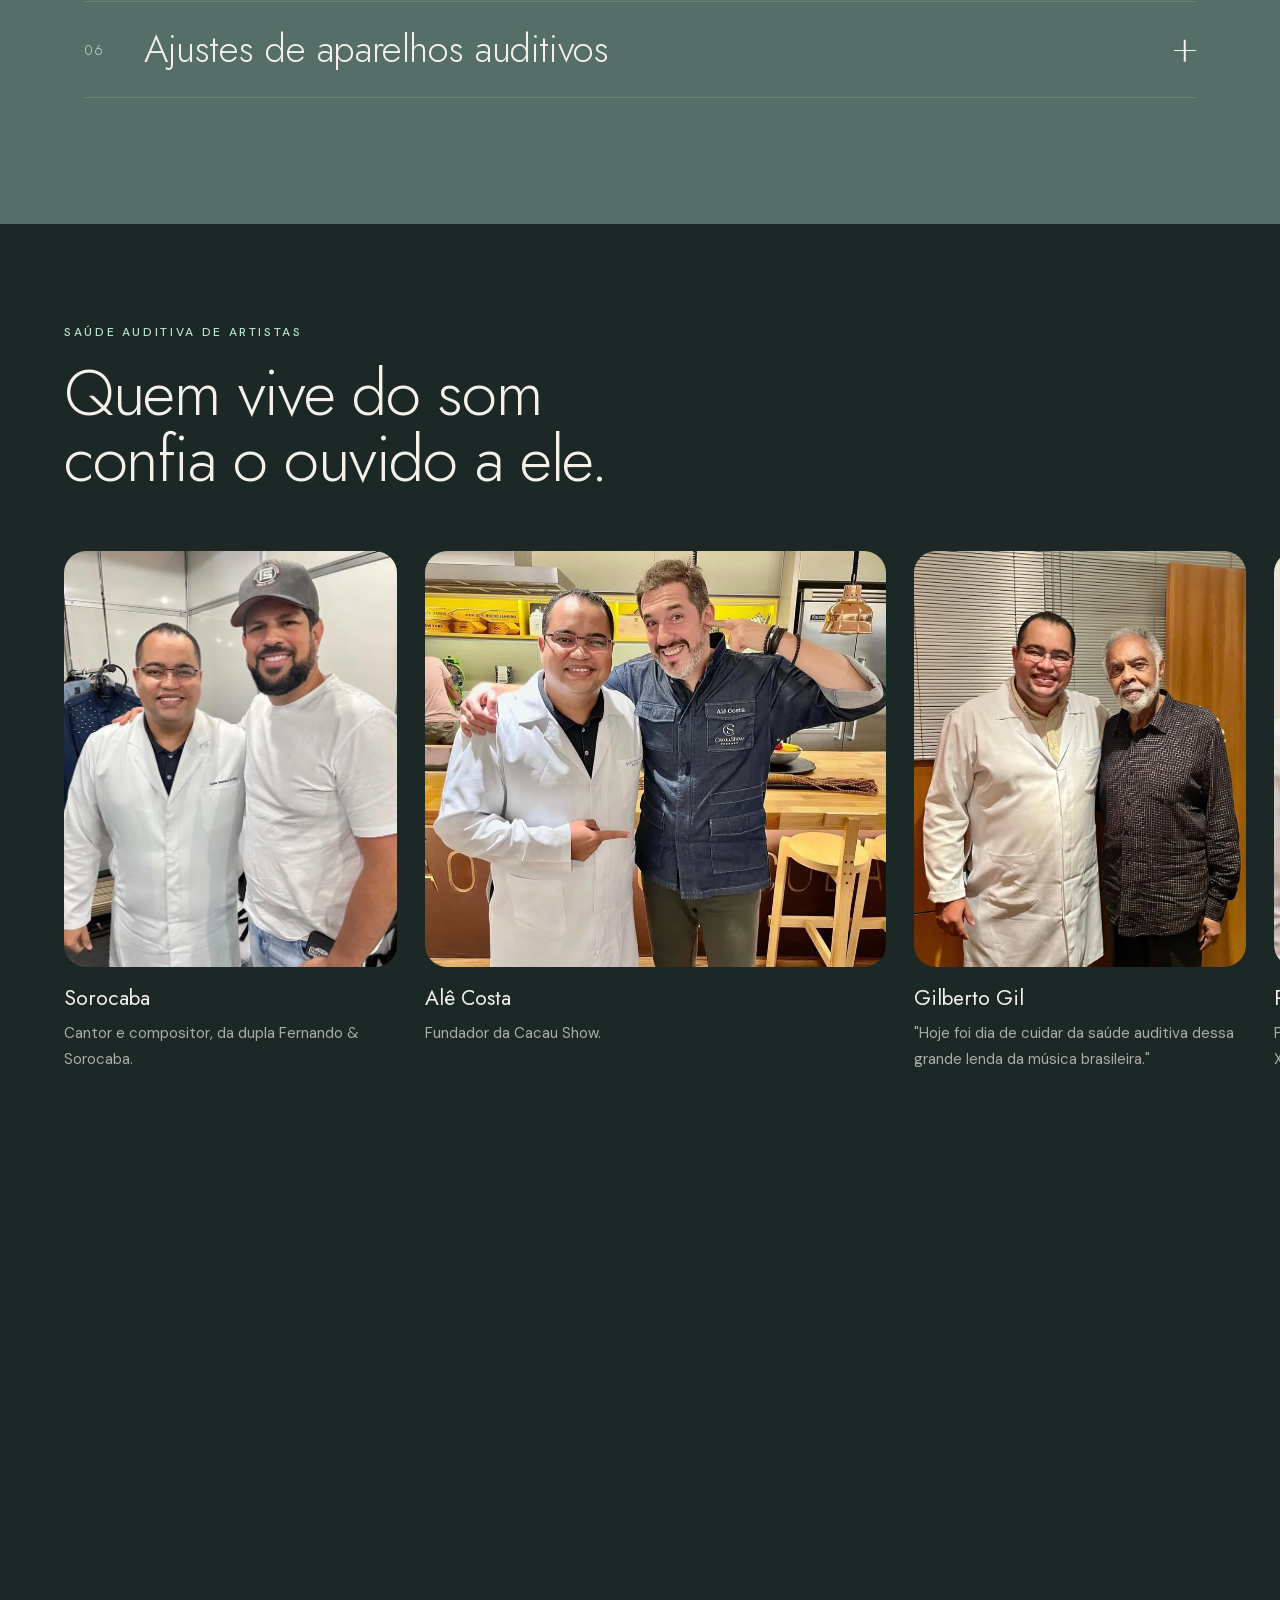
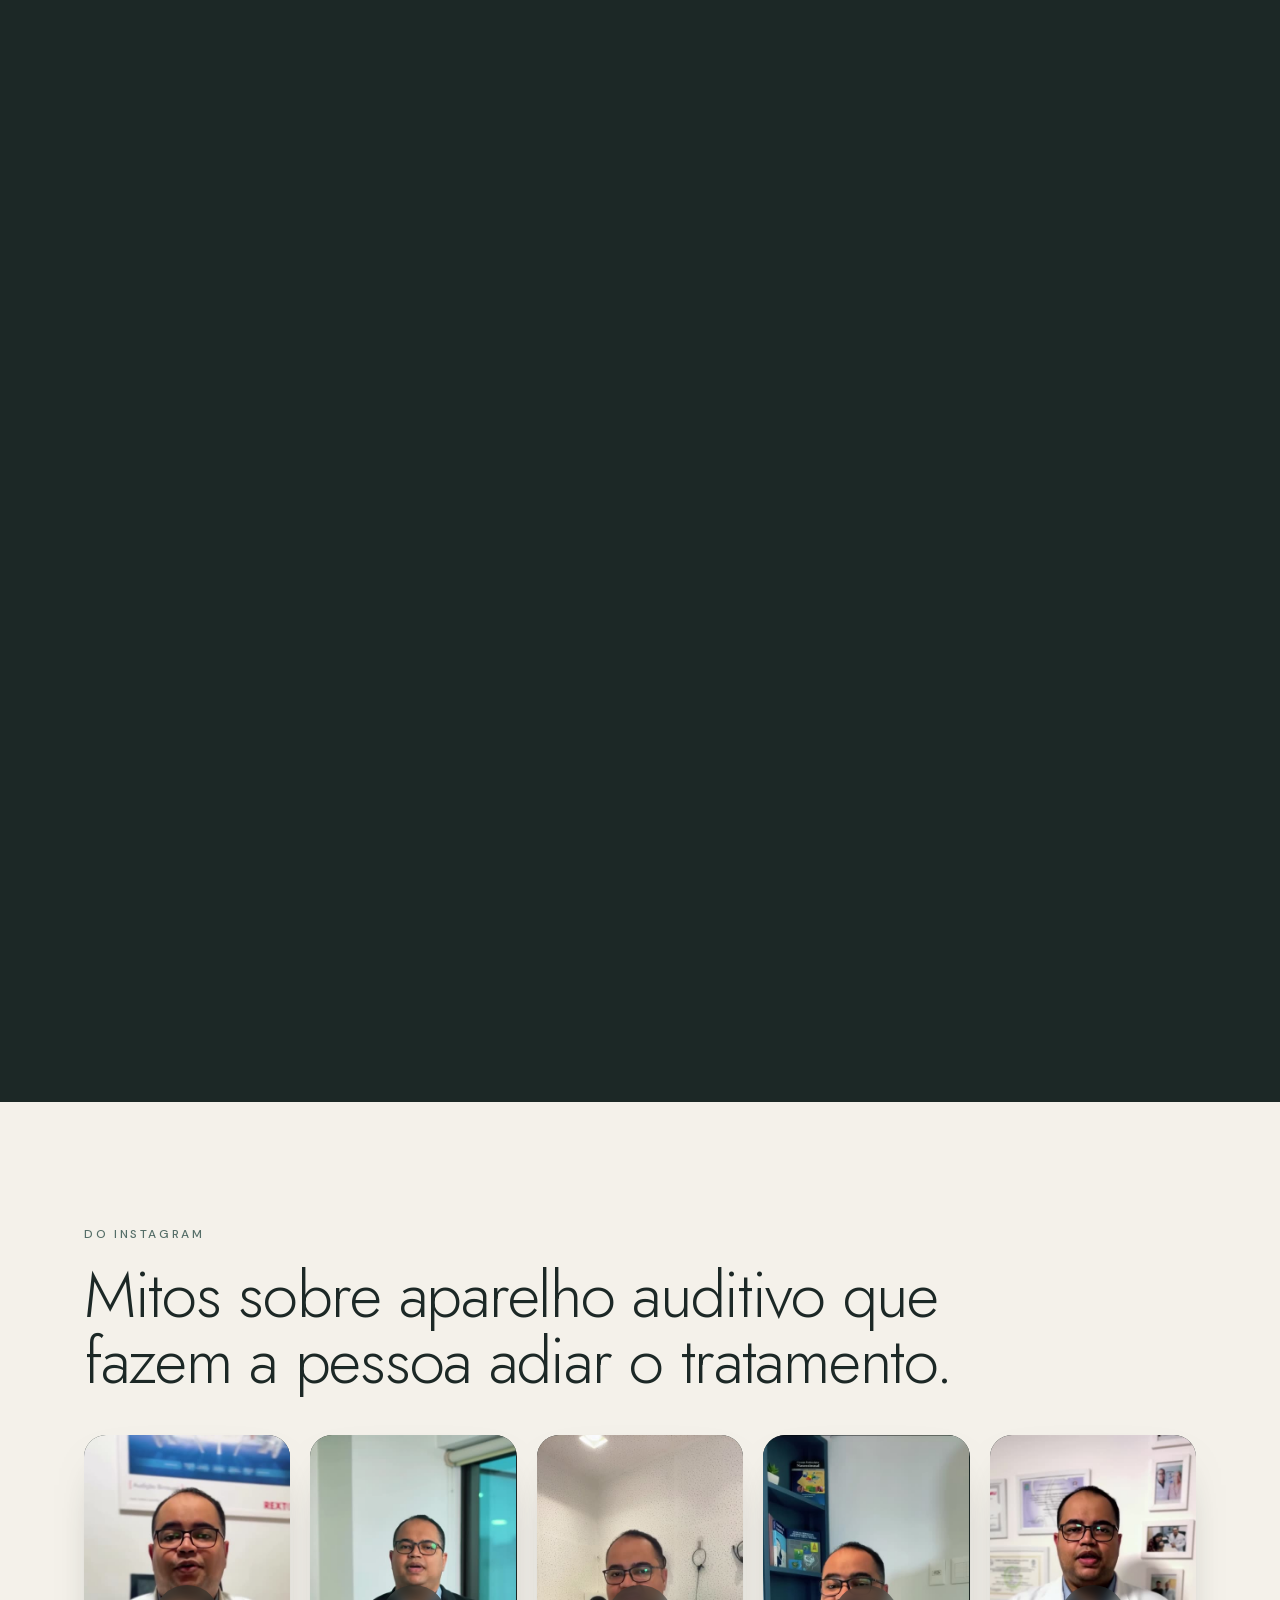
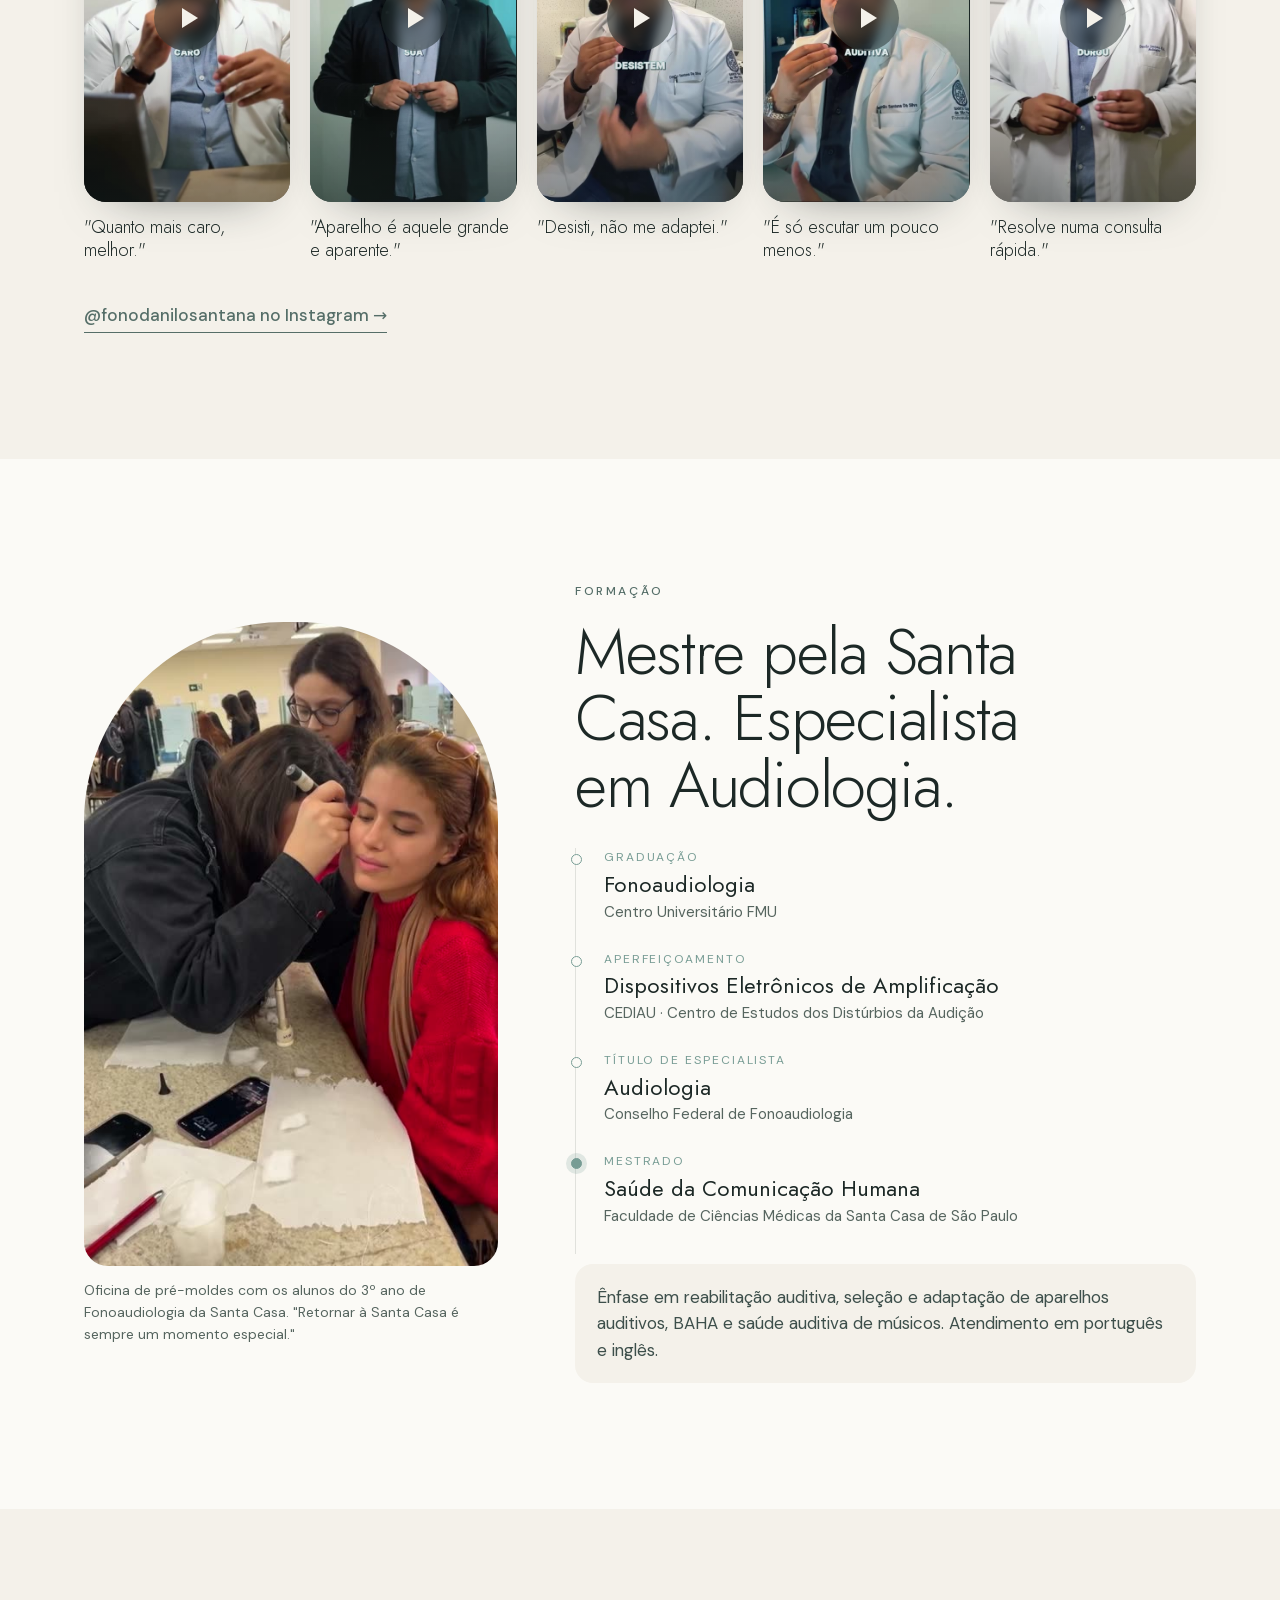
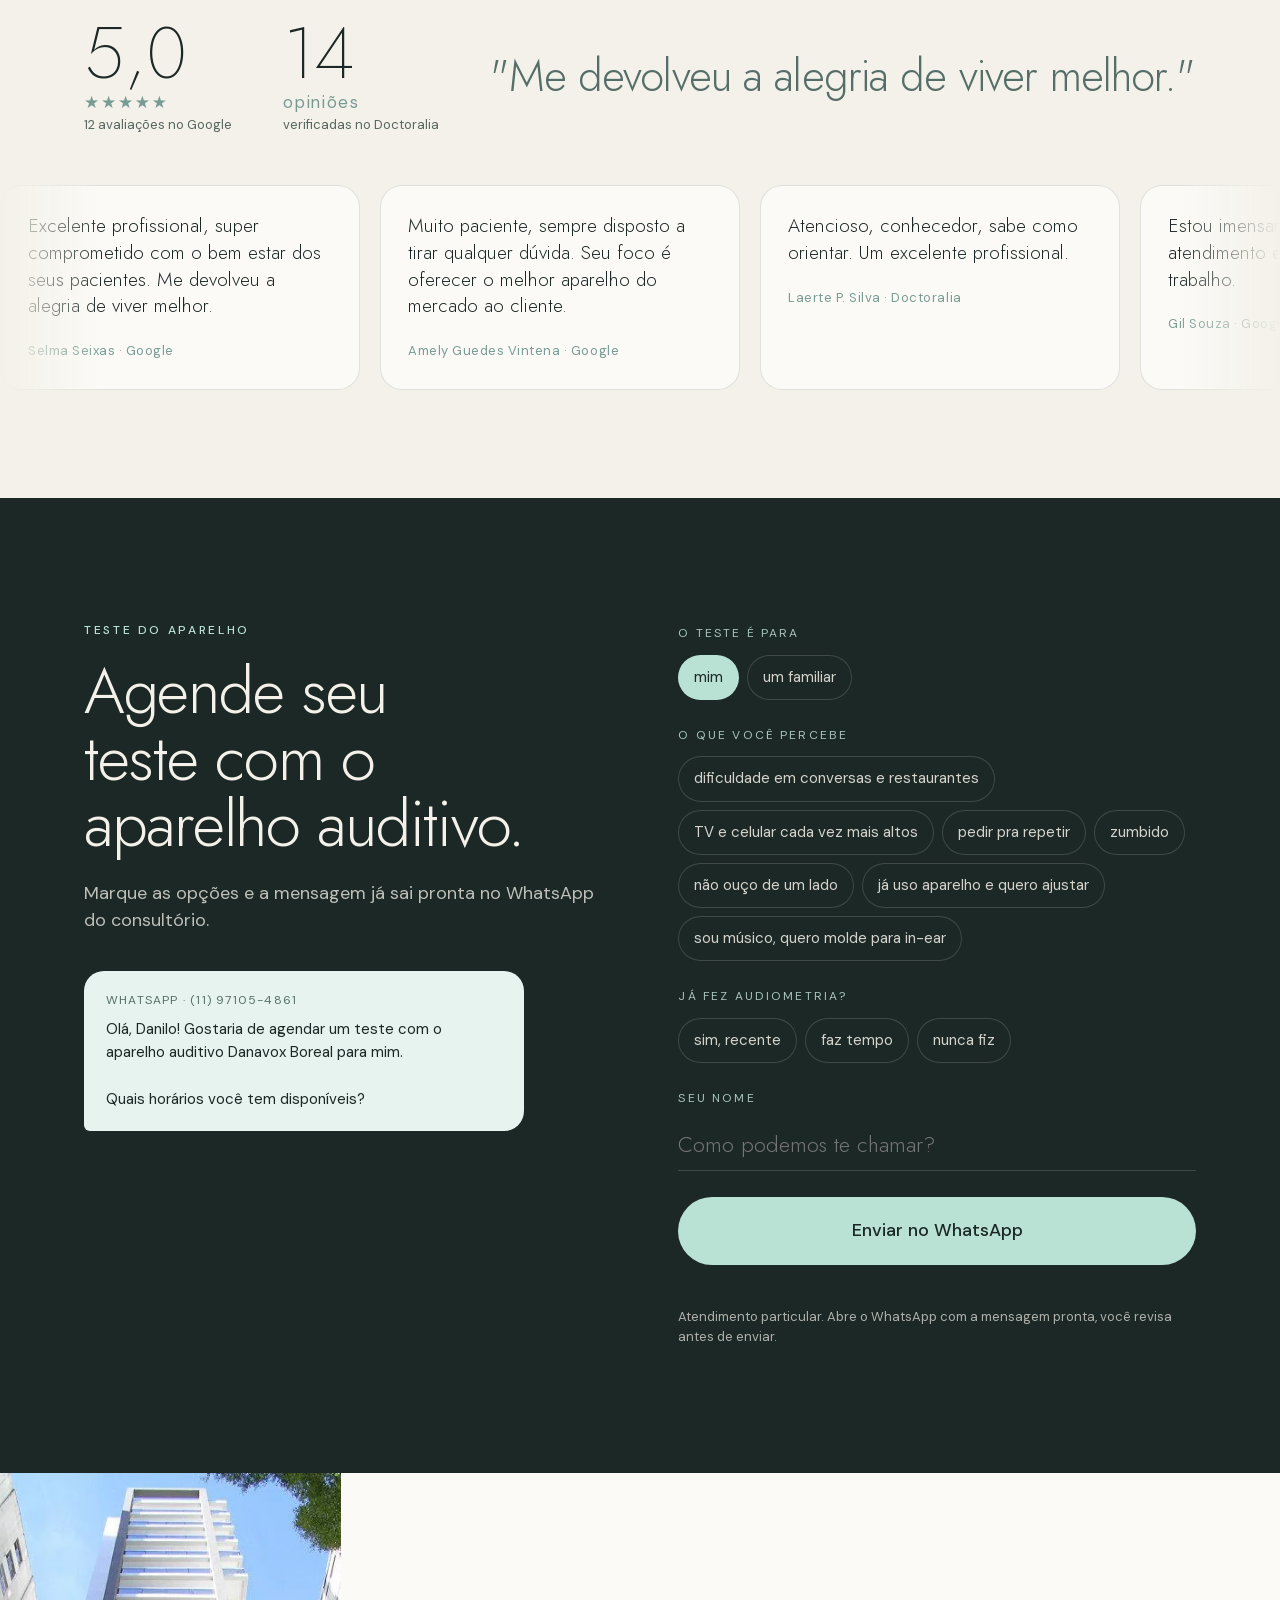
==== commit 20fe14f4: "Performance e acessibilidade: Core Web Vitals no verde - Fontes Jost e DM Sans hospedadas no site (s" ====
--- a/index.html
+++ b/index.html
@@ -16,11 +16,10 @@
 <meta property="og:site_name" content="Danilo Santana | Aparelhos Auditivos">
 <meta name="twitter:card" content="summary_large_image">
 <link rel="icon" href="img/mark-dark.png">
-<link rel="preconnect" href="https://fonts.googleapis.com">
-<link rel="preconnect" href="https://fonts.gstatic.com" crossorigin>
-<link href="https://fonts.googleapis.com/css2?family=DM+Sans:opsz,wght@9..40,300;9..40,400;9..40,500;9..40,600&family=Jost:wght@200;300;400;500&display=swap" rel="stylesheet">
-<link rel="stylesheet" href="styles.css?v=7">
-<link rel="stylesheet" href="aparelho.css?v=8">
+<link rel="preload" as="image" href="img/danilo.webp" imagesrcset="img/danilo-480.webp 480w, img/danilo-760.webp 760w, img/danilo.webp 1200w" imagesizes="(max-width:760px) 420px, 600px" fetchpriority="high">
+<link rel="preload" href="fonts/jost-latin.woff2" as="font" type="font/woff2" crossorigin>
+<link rel="stylesheet" href="styles.css?v=10">
+<link rel="stylesheet" href="aparelho.css?v=10">
 <script type="application/ld+json">
 {"@context":"https://schema.org","@type":"MedicalBusiness","name":"Fonoaudiólogo Danilo Santana","medicalSpecialty":"Audiology","image":"img/danilo.webp","telephone":"+55-11-97105-4861","address":{"@type":"PostalAddress","streetAddress":"Alameda Jaú, 72, Conj. 23","addressLocality":"São Paulo","addressRegion":"SP","postalCode":"01420-000","addressCountry":"BR"},"geo":{"@type":"GeoCoordinates","latitude":-23.5687659,"longitude":-46.6510542},"aggregateRating":{"@type":"AggregateRating","ratingValue":"5.0","reviewCount":"12"},"openingHoursSpecification":[{"@type":"OpeningHoursSpecification","dayOfWeek":["Monday","Friday"],"opens":"14:00","closes":"18:00"},{"@type":"OpeningHoursSpecification","dayOfWeek":["Tuesday","Thursday"],"opens":"09:00","closes":"18:00"}],"sameAs":["https://www.instagram.com/fonodanilosantana/","https://www.facebook.com/fonodanilosantana"]}
 </script>
@@ -30,7 +29,7 @@
 <!-- INTRO: audiometria -->
 <div class="intro" id="intro" aria-hidden="true">
   <div class="intro__grid">
-    <img class="intro__mark" src="img/mark-light.png" alt="">
+    <img class="intro__mark" src="img/mark-light.webp" alt="">
     <div class="intro__freqs">
       <span>250</span><span>500</span><span>1k</span><span>2k</span><span>4k</span><span>8k</span>
     </div>
@@ -42,8 +41,8 @@
 
 <header class="nav" id="nav">
   <a class="nav__logo" href="#topo" aria-label="Danilo Santana, fonoaudiólogo">
-    <img class="logo-l" src="img/logo-light.png" alt="Danilo Santana fonoaudiólogo" width="870" height="307">
-    <img class="logo-d" src="img/logo-dark.png" alt="" width="870" height="307">
+    <img class="logo-l" src="img/logo-light.webp" alt="Danilo Santana fonoaudiólogo" width="420" height="148">
+    <img class="logo-d" src="img/logo-dark.webp" alt="" width="420" height="148">
   </a>
   <nav class="nav__links" id="menu">
     <a href="#aparelhos">Aparelhos</a>
@@ -67,7 +66,7 @@
     <canvas class="hero__rings" id="rings"></canvas>
     <div class="hero__word" aria-hidden="true"><span>OUVIR</span></div>
     <div class="hero__figure" id="figure">
-      <img src="img/danilo.webp" alt="Danilo Santana, fonoaudiólogo, de jaleco no consultório" width="1200" height="1795" fetchpriority="high">
+      <img src="img/danilo.webp" srcset="img/danilo-480.webp 480w, img/danilo-760.webp 760w, img/danilo.webp 1200w" sizes="(max-width:760px) 420px, 600px" alt="Danilo Santana, especialista em aparelhos auditivos, de jaleco no consultório" width="1200" height="1795" fetchpriority="high">
     </div>
     <div class="hero__copy">
       <p class="eyebrow"><span class="dot"></span> Fonoaudiólogo · Aparelhos auditivos</p>
@@ -112,7 +111,7 @@
     <div class="formats" id="formats">
       <article class="format">
         <div class="format__art">
-          <img src="img/boreal/minirie.png" alt="Aparelho auditivo Danavox Boreal miniRIE 60, prata" width="484" height="400" loading="lazy">
+          <img src="img/boreal/minirie.webp" alt="Aparelho auditivo Danavox Boreal miniRIE 60, prata" width="484" height="400" loading="lazy">
         </div>
         <span class="format__tag">miniRIE 60S · recarregável</span>
         <h3>Pequeno e recarregável</h3>
@@ -121,7 +120,7 @@
       </article>
       <article class="format">
         <div class="format__art">
-          <img src="img/boreal/rie.png" alt="Aparelho auditivo Danavox Boreal RIE 61, prata" width="484" height="400" loading="lazy">
+          <img src="img/boreal/rie.webp" alt="Aparelho auditivo Danavox Boreal RIE 61, prata" width="484" height="400" loading="lazy">
         </div>
         <span class="format__tag">RIE 61 · RIE 62</span>
         <h3>Receptor no canal</h3>
@@ -130,7 +129,7 @@
       </article>
       <article class="format">
         <div class="format__art">
-          <img src="img/boreal/bte.png" alt="Aparelho auditivo Danavox Boreal BTE 77, prata" width="484" height="400" loading="lazy">
+          <img src="img/boreal/bte.webp" alt="Aparelho auditivo Danavox Boreal BTE 77, prata" width="484" height="400" loading="lazy">
         </div>
         <span class="format__tag">BTE · Power BTE</span>
         <h3>Atrás da orelha</h3>
@@ -139,7 +138,7 @@
       </article>
       <article class="format">
         <div class="format__art">
-          <img src="img/boreal/cic.png" alt="Aparelho auditivo Danavox CIC sob medida, anthracite" width="448" height="400" loading="lazy">
+          <img src="img/boreal/cic.webp" alt="Aparelho auditivo Danavox CIC sob medida, anthracite" width="448" height="400" loading="lazy">
         </div>
         <span class="format__tag">CIC · sob medida</span>
         <h3>Quase invisível</h3>
@@ -159,7 +158,7 @@
         <li><b>Chuva, suor e poeira</b><span>Modelos com certificação IP68, resistentes a água e poeira, e com menos manutenção. Pode usar na caminhada e no dia a dia sem medo.</span></li>
         <li><b>Ajustes no consultório</b><span>Pelo app BeMore você controla volume e programas do aparelho auditivo. As regulagens finas são feitas pessoalmente no consultório, com o Danilo.</span></li>
         <li><b>TV e reuniões</b><span>Acessórios com Auracast: o TV-Streamer+ leva o som da TV direto para o aparelho, e o Multi-Mic+ aproxima a voz de quem fala e corta o ruído em volta.</span></li>
-        <li><b>Discreto do seu jeito</b><span>Oito cores para os modelos atrás da orelha e seis para os sob medida, pensadas para combinar com o tom do cabelo e da pele.</span><img class="perks__colors" src="img/boreal/cores.png" alt="Cartela de cores da linha Danavox Boreal" width="720" height="240" loading="lazy"></li>
+        <li><b>Discreto do seu jeito</b><span>Oito cores para os modelos atrás da orelha e seis para os sob medida, pensadas para combinar com o tom do cabelo e da pele.</span><img class="perks__colors" src="img/boreal/cores.webp" alt="Cartela de cores da linha Danavox Boreal" width="720" height="240" loading="lazy"></li>
       </ul>
     </div>
 
@@ -236,10 +235,10 @@
   <div class="process__media">
     <div class="process__sticky">
       <div class="process__frame">
-        <img class="process__img on" src="img/etapa-avaliacao.jpg" alt="Avaliação auditiva individual antes de indicar o aparelho auditivo" width="900" height="800">
-        <img class="process__img" src="img/etapa-indicacao.jpg" alt="Aparelho auditivo recarregável no estojo carregador, mostrado na indicação" width="900" height="800" loading="lazy">
-        <img class="process__img" src="img/etapa-adaptacao.jpg" alt="Pessoas conversando à mesa durante o teste do aparelho auditivo no dia a dia" width="900" height="800" loading="lazy">
-        <img class="process__img" src="img/etapa-acompanhamento.jpg" alt="Mãe e filha abraçadas, com o aparelho auditivo já fazendo parte da vida" width="900" height="800" loading="lazy">
+        <img class="process__img on" src="img/etapa-avaliacao.webp" alt="Avaliação auditiva individual antes de indicar o aparelho auditivo" width="900" height="800" loading="lazy">
+        <img class="process__img" src="img/etapa-indicacao.webp" alt="Aparelho auditivo recarregável no estojo carregador, mostrado na indicação" width="900" height="800" loading="lazy">
+        <img class="process__img" src="img/etapa-adaptacao.webp" alt="Pessoas conversando à mesa durante o teste do aparelho auditivo no dia a dia" width="900" height="800" loading="lazy">
+        <img class="process__img" src="img/etapa-acompanhamento.webp" alt="Mãe e filha abraçadas, com o aparelho auditivo já fazendo parte da vida" width="900" height="800" loading="lazy">
         <div class="process__ring"></div>
       </div>
       <div class="process__counter"><b id="stepNum">01</b><span>/04</span></div>
@@ -255,28 +254,28 @@
       <h3>Avaliação completa e minuciosa</h3>
       <p>Audiometria e conversa sem pressa. Perda auditiva se entende pela rotina, pelo ambiente, pela expectativa e pelo comportamento de cada pessoa. Cada detalhe influencia no resultado.</p>
       <p class="step__quote">"Uma avaliação superficial quase sempre leva a uma solução superficial."</p>
-      <img class="step__img" src="img/etapa-avaliacao.jpg" alt="" width="900" height="800" loading="lazy">
+      <img class="step__img" src="img/etapa-avaliacao.webp" alt="" width="900" height="800" loading="lazy">
     </article>
     <article class="step" data-step="2">
       <span class="step__n">02</span>
       <h3>Indicação com clareza</h3>
       <p>Quanto mais caro o aparelho auditivo, melhor? Na prática, não funciona assim. Cada tipo de perda exige uma abordagem diferente, e nem sempre o mais avançado é o mais adequado.</p>
       <p class="step__quote">"A decisão deixa de ser emocional e passa a ser estratégica."</p>
-      <img class="step__img" src="img/etapa-indicacao.jpg" alt="" width="900" height="800" loading="lazy">
+      <img class="step__img" src="img/etapa-indicacao.webp" alt="" width="900" height="800" loading="lazy">
     </article>
     <article class="step" data-step="3">
       <span class="step__n">03</span>
       <h3>Adaptação progressiva</h3>
       <p>Muita gente abandona o aparelho auditivo nos primeiros dias. Não é falta de disciplina, é erro no processo. O cérebro precisa reaprender a ouvir, e isso acontece aos poucos, com teste no dia a dia.</p>
       <p class="step__quote">"Adaptação não é imediata. É progressiva."</p>
-      <img class="step__img" src="img/etapa-adaptacao.jpg" alt="" width="900" height="800" loading="lazy">
+      <img class="step__img" src="img/etapa-adaptacao.webp" alt="" width="900" height="800" loading="lazy">
     </article>
     <article class="step" data-step="4">
       <span class="step__n">04</span>
       <h3>Ajustes e acompanhamento</h3>
       <p>Regulagens finas, retornos e orientação até o aparelho de audição deixar de ser um acessório e passar a fazer parte da sua vida.</p>
       <p class="step__quote">"Quando bem indicada e ajustada, a tecnologia passa a fazer parte da sua vida."</p>
-      <img class="step__img" src="img/etapa-acompanhamento.jpg" alt="" width="900" height="800" loading="lazy">
+      <img class="step__img" src="img/etapa-acompanhamento.webp" alt="" width="900" height="800" loading="lazy">
     </article>
   </div>
 </section>
@@ -327,11 +326,11 @@
     </header>
     <div class="musicians__track" id="track">
       <figure class="card">
-        <div class="card__img"><img src="img/sorocaba.jpg" alt="Danilo Santana, especialista em aparelhos auditivos, com o cantor Sorocaba" width="838" height="1000" loading="lazy"></div>
+        <div class="card__img"><img src="img/sorocaba.webp" alt="Danilo Santana, especialista em aparelhos auditivos, com o cantor Sorocaba" width="720" height="859" loading="lazy"></div>
         <figcaption><b>Sorocaba</b><span>Cantor e compositor, da dupla Fernando &amp; Sorocaba.</span></figcaption>
       </figure>
       <figure class="card card--wide">
-        <div class="card__img"><img src="img/ale-costa.jpg" alt="Danilo Santana, especialista em aparelhos auditivos, com Alê Costa, da Cacau Show" width="1000" height="958" loading="lazy"></div>
+        <div class="card__img"><img src="img/ale-costa.webp" alt="Danilo Santana, especialista em aparelhos auditivos, com Alê Costa, da Cacau Show" width="900" height="862" loading="lazy"></div>
         <figcaption><b>Alê Costa</b><span>Fundador da Cacau Show.</span></figcaption>
       </figure>
       <figure class="card">
@@ -365,23 +364,23 @@
     <h2 class="h2">Mitos sobre aparelho auditivo que fazem a pessoa adiar o tratamento.</h2>
     <div class="reels__row">
       <article class="reel" data-src="media/caro.mp4">
-        <div class="reel__phone"><video poster="media/caro.jpg" playsinline preload="none"></video><button class="reel__btn" aria-label="Assistir"><i class="play"></i></button></div>
+        <div class="reel__phone"><video data-poster="media/caro.jpg" playsinline preload="none"></video><button class="reel__btn" aria-label="Assistir"><i class="play"></i></button></div>
         <h3>"Quanto mais caro, melhor."</h3>
       </article>
       <article class="reel" data-src="media/tecnologia.mp4">
-        <div class="reel__phone"><video poster="media/tecnologia.jpg" playsinline preload="none"></video><button class="reel__btn" aria-label="Assistir"><i class="play"></i></button></div>
+        <div class="reel__phone"><video data-poster="media/tecnologia.jpg" playsinline preload="none"></video><button class="reel__btn" aria-label="Assistir"><i class="play"></i></button></div>
         <h3>"Aparelho é aquele grande e aparente."</h3>
       </article>
       <article class="reel" data-src="media/adaptacao.mp4">
-        <div class="reel__phone"><video poster="media/adaptacao.jpg" playsinline preload="none"></video><button class="reel__btn" aria-label="Assistir"><i class="play"></i></button></div>
+        <div class="reel__phone"><video data-poster="media/adaptacao.jpg" playsinline preload="none"></video><button class="reel__btn" aria-label="Assistir"><i class="play"></i></button></div>
         <h3>"Desisti, não me adaptei."</h3>
       </article>
       <article class="reel" data-src="media/cerebro.mp4">
-        <div class="reel__phone"><video poster="media/cerebro.jpg" playsinline preload="none"></video><button class="reel__btn" aria-label="Assistir"><i class="play"></i></button></div>
+        <div class="reel__phone"><video data-poster="media/cerebro.jpg" playsinline preload="none"></video><button class="reel__btn" aria-label="Assistir"><i class="play"></i></button></div>
         <h3>"É só escutar um pouco menos."</h3>
       </article>
       <article class="reel" data-src="media/avaliacao.mp4">
-        <div class="reel__phone"><video poster="media/avaliacao.jpg" playsinline preload="none"></video><button class="reel__btn" aria-label="Assistir"><i class="play"></i></button></div>
+        <div class="reel__phone"><video data-poster="media/avaliacao.jpg" playsinline preload="none"></video><button class="reel__btn" aria-label="Assistir"><i class="play"></i></button></div>
         <h3>"Resolve numa consulta rápida."</h3>
       </article>
     </div>
@@ -393,7 +392,7 @@
 <section class="edu" id="formacao">
   <div class="wrap edu__grid">
     <div class="edu__media">
-      <video src="media/santacasa.mp4" poster="media/santacasa.jpg" muted loop playsinline preload="none" data-auto></video>
+      <video src="media/santacasa.mp4" data-poster="media/santacasa.jpg" muted loop playsinline preload="none" data-auto></video>
       <p class="edu__cap">Oficina de pré-moldes com os alunos do 3º ano de Fonoaudiologia da Santa Casa. "Retornar à Santa Casa é sempre um momento especial."</p>
     </div>
     <div>
@@ -513,7 +512,7 @@
 </section>
 
 <footer class="foot">
-  <img class="foot__logo" src="img/logo-light.png" alt="Danilo Santana fonoaudiólogo" width="870" height="307" loading="lazy">
+  <img class="foot__logo" src="img/logo-light.webp" alt="Danilo Santana fonoaudiólogo" width="420" height="148" loading="lazy">
   <div class="foot__cols">
     <p>Fonoaudiólogo · CRFa 2-18375<br>Mestre em Saúde da Comunicação Humana (FCMSCSP)<br>Especialista em Audiologia (CFFa)</p>
     <p>Alameda Jaú, 72, Conj. 23<br>Jardim Paulista, São Paulo, SP</p>
@@ -528,6 +527,6 @@
   <span>Fale comigo</span>
 </a>
 
-<script src="main.js?v=8"></script>
+<script src="main.js?v=10" defer></script>
 </body>
 </html>
--- a/styles.css
+++ b/styles.css
@@ -1,3 +1,5 @@
+@font-face{font-family:"Jost";font-style:normal;font-weight:100 900;font-display:optional;src:url(fonts/jost-latin.woff2) format("woff2");unicode-range:U+0000-00FF,U+0131,U+0152-0153,U+02BB-02BC,U+02C6,U+02DA,U+02DC,U+0304,U+0308,U+0329,U+2000-206F,U+20AC,U+2122,U+2191,U+2193,U+2212,U+2215,U+FEFF,U+FFFD}
+@font-face{font-family:"DM Sans";font-style:normal;font-weight:100 1000;font-display:optional;src:url(fonts/dmsans-latin.woff2) format("woff2");unicode-range:U+0000-00FF,U+0131,U+0152-0153,U+02BB-02BC,U+02C6,U+02DA,U+02DC,U+0304,U+0308,U+0329,U+2000-206F,U+20AC,U+2122,U+2191,U+2193,U+2212,U+2215,U+FEFF,U+FFFD}
 :root{
   --ink:#1c2826; --ink2:#243431; --sage:#556e68; --teal:#779c94; --mist:#a9c4bc; --glow:#b9e2d5;
   --cream:#f4f1ea; --paper:#fbfaf6; --line:rgba(28,40,38,.12); --linel:rgba(244,241,234,.16);
@@ -94,13 +96,15 @@
 .hero__scroll{position:absolute;right:var(--pad);bottom:36px;font-size:11px;letter-spacing:.25em;text-transform:uppercase;color:rgba(244,241,234,.45);display:flex;flex-direction:column;align-items:center;gap:10px;z-index:3}
 .hero__scroll span{width:1px;height:46px;background:linear-gradient(var(--glow),transparent);animation:drip 2s infinite}
 @keyframes drip{0%{transform:scaleY(0);transform-origin:top}50%{transform:scaleY(1);transform-origin:top}51%{transform-origin:bottom}100%{transform:scaleY(0);transform-origin:bottom}}
-.ready .hero__copy .eyebrow,.ready .hero__lead,.ready .hero__ctas,.ready .hero__chips{animation:fadeUp 1s .3s var(--ease) both}
+.ready .hero__copy .eyebrow,.ready .hero__lead,.ready .hero__chips{animation:fadeUp 1s .3s var(--ease) both}
+.ready .hero__ctas{animation:riseUp 1s .3s var(--ease) both}
+@keyframes riseUp{from{transform:translateY(14px)}to{transform:none}}
 
 /* MANIFESTO */
 .manifesto{background:var(--ink);color:var(--cream);padding:clamp(100px,16vh,180px) var(--pad);position:relative;z-index:2}
 .manifesto__kicker{font:500 12px var(--body);letter-spacing:.22em;text-transform:uppercase;color:var(--mist);margin-bottom:30px;text-align:center}
 .manifesto__text{font:300 clamp(28px,4.3vw,60px)/1.18 var(--disp);letter-spacing:-.015em;max-width:1100px;margin:0 auto;text-align:center;text-wrap:balance}
-.manifesto__text .w{opacity:.14;transition:opacity .4s}
+.manifesto__text .w{opacity:.45;transition:opacity .4s}
 .manifesto__text .w.on{opacity:1}
 .manifesto__text strong{font-weight:400;color:var(--glow)}
 
@@ -158,7 +162,7 @@
 
 /* SOLUÇÕES */
 .solutions{background:var(--sage);color:var(--cream);padding:clamp(90px,14vh,160px) 0;position:relative;overflow:hidden}
-.solutions::before{content:"";position:absolute;right:-12vw;top:-10vw;width:48vw;aspect-ratio:190/305;background:url(img/mark-light.png) no-repeat center/contain;opacity:.07;pointer-events:none}
+.solutions::before{content:"";position:absolute;right:-12vw;top:-10vw;width:48vw;aspect-ratio:190/305;background:url(img/mark-light-lg.webp) no-repeat center/contain;opacity:.07;pointer-events:none}
 .solutions .eyebrow{color:var(--glow)}
 .sol{margin-top:56px;border-top:1px solid var(--linel)}
 .sol__item{display:grid;grid-template-columns:60px 1fr 40px;align-items:center;width:100%;text-align:left;padding:26px 0;border-bottom:1px solid var(--linel)}
@@ -275,7 +279,7 @@
 .foot__cols{display:grid;grid-template-columns:repeat(3,1fr);gap:30px;font-size:15px;padding-bottom:40px;border-bottom:1px solid var(--linel)}
 .foot a{text-decoration:none;border-bottom:1px solid var(--linel)}
 .foot a:hover{color:var(--glow)}
-.foot__fine{font-size:12px;margin-top:24px;color:rgba(244,241,234,.4)}
+.foot__fine{font-size:12px;margin-top:24px;color:rgba(244,241,234,.66)}
 
 .wa-float{position:fixed;right:20px;bottom:20px;z-index:40;width:58px;height:58px;border-radius:50%;background:var(--glow);display:grid;place-items:center;box-shadow:0 12px 30px -8px rgba(0,0,0,.4);transform:scale(0);transition:transform .5s var(--ease)}
 .wa-float.show{transform:scale(1)}
--- a/aparelho.css
+++ b/aparelho.css
@@ -90,3 +90,11 @@
   .process__media{display:none}
   .step__img{display:block;width:100%;aspect-ratio:9/8;object-fit:cover;border-radius:50% 50% 22px 22px;margin-top:24px}
 }
+
+/* acessibilidade: contraste e áreas de toque */
+em{color:#527870}
+.fine:not(.fine--light),.sim__ticks button,.edu__cap,.timeline i,.score i,.crumb{color:#56655f}
+.fine--light{color:rgba(244,241,234,.68)}
+.choose__cta .fine{color:rgba(244,241,234,.68)}
+.foot__cols a{display:inline-block;padding:5px 0;margin:1px 0}
+.foot__cols p{line-height:1.9}
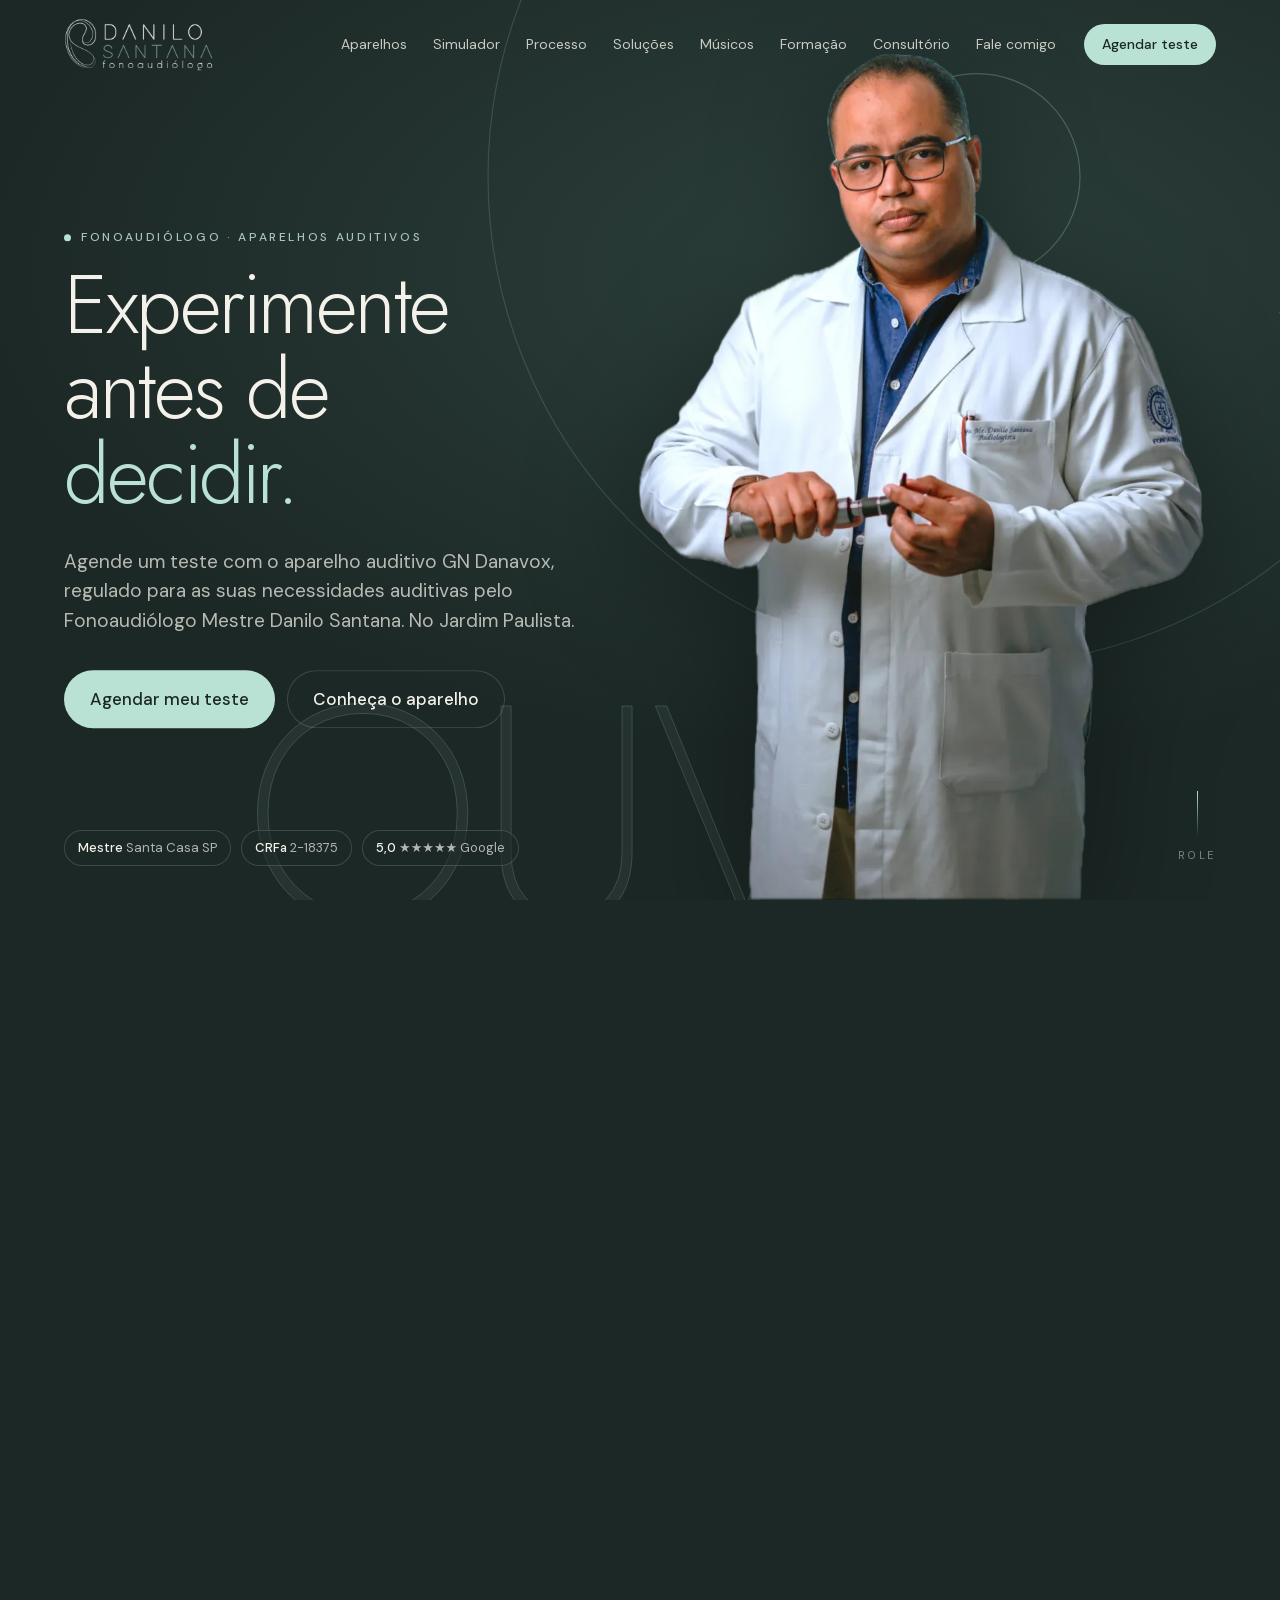
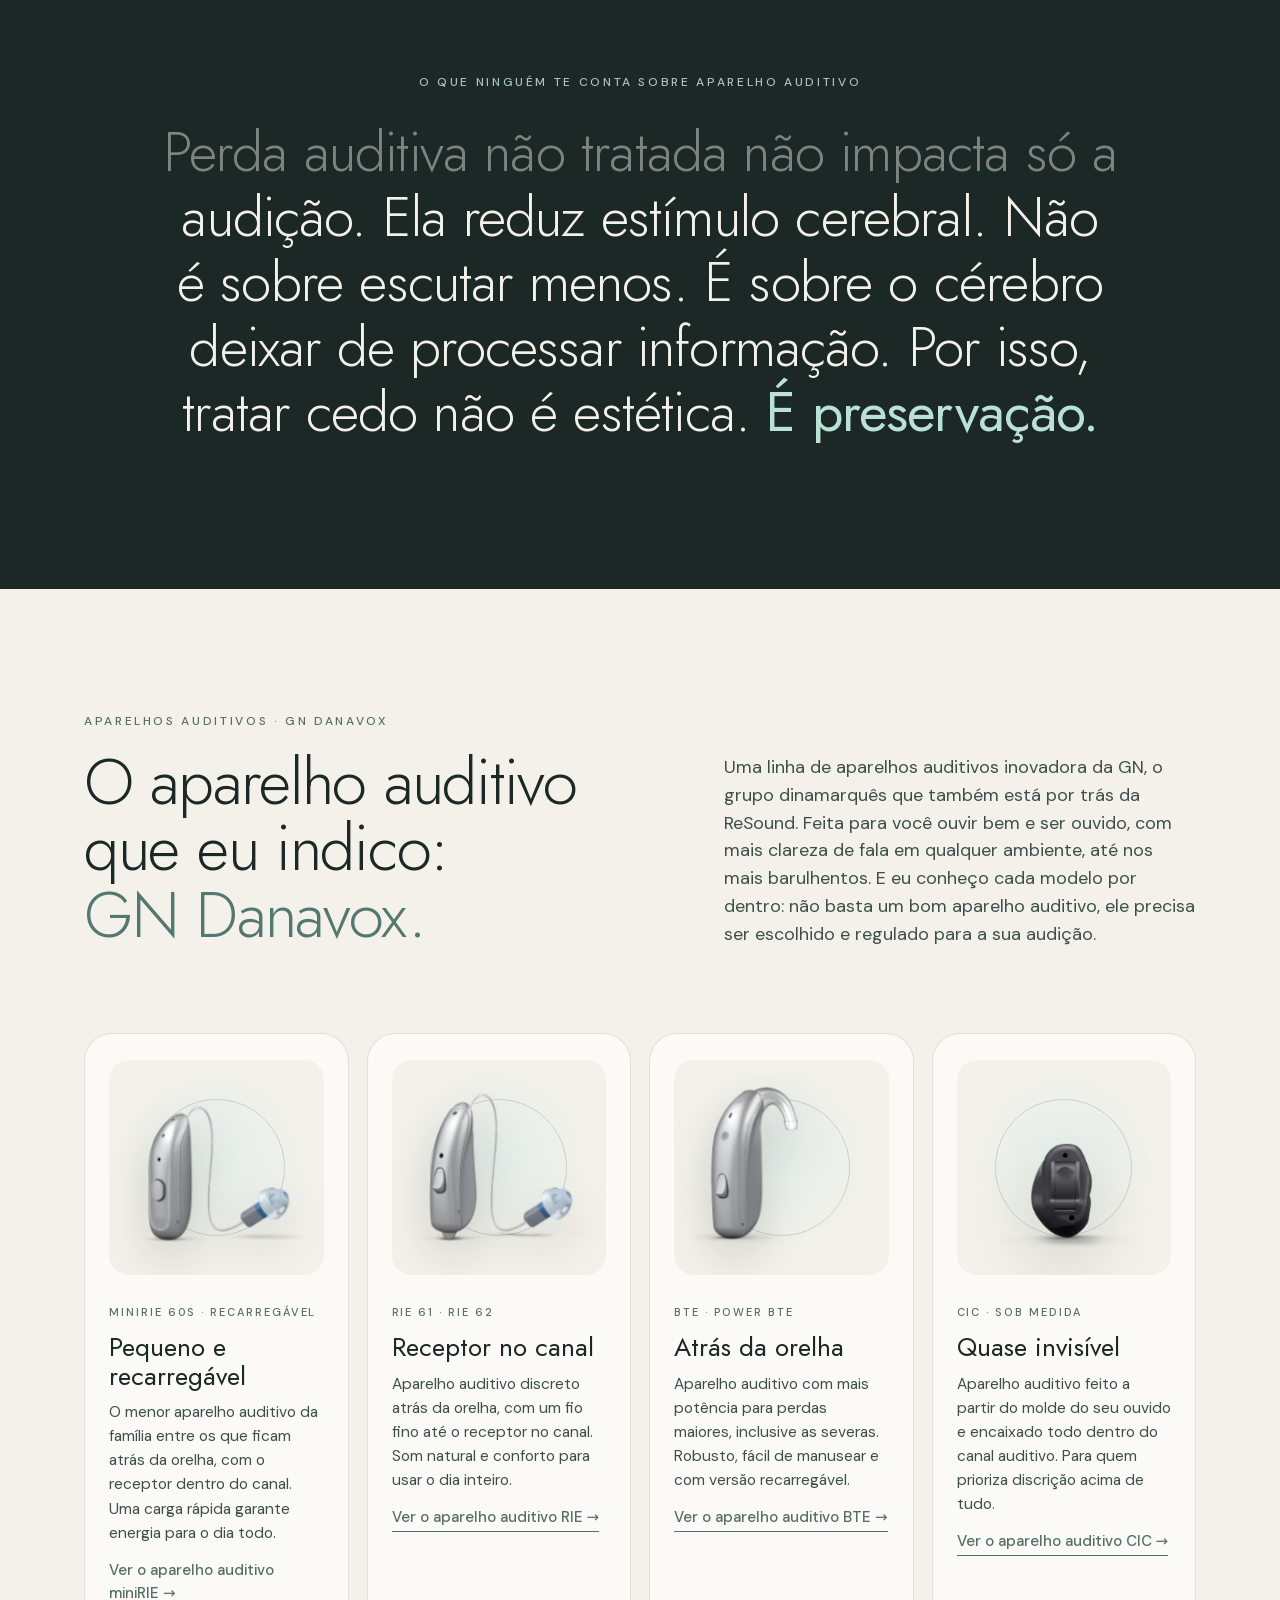
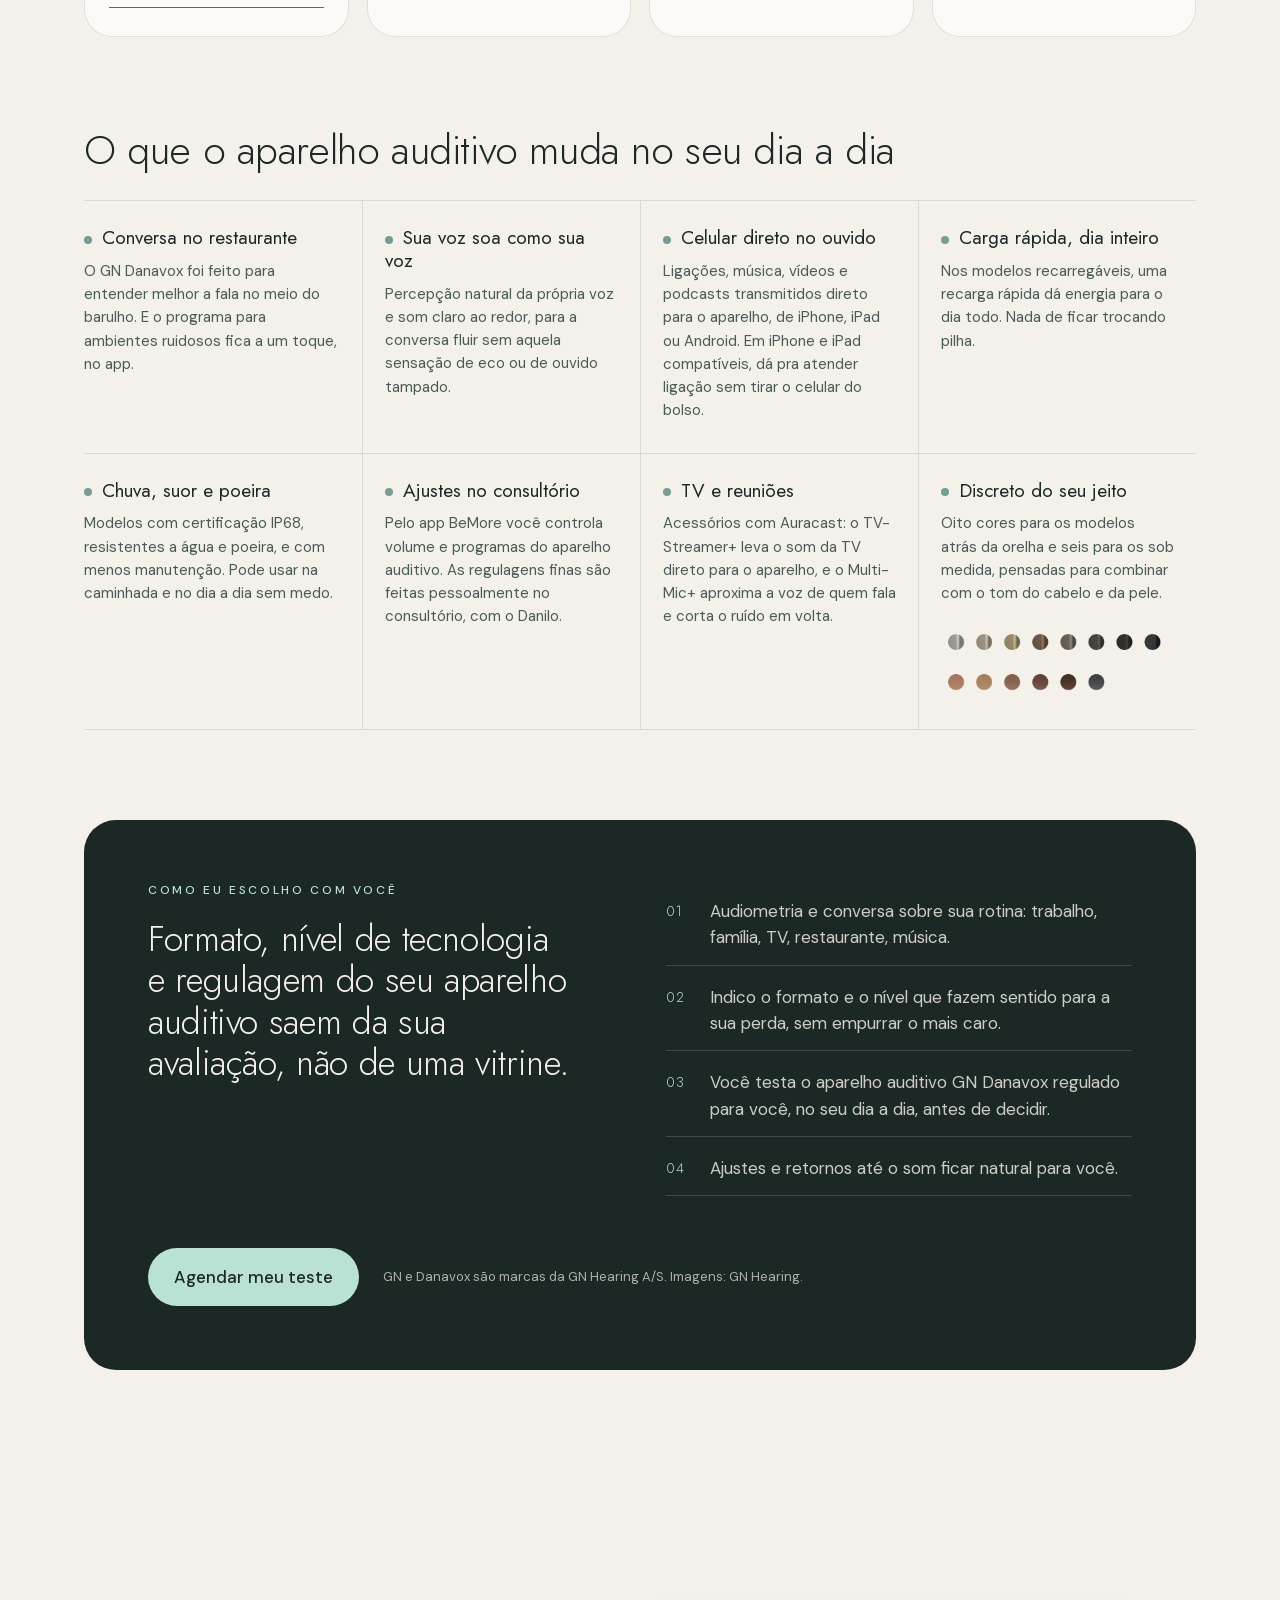
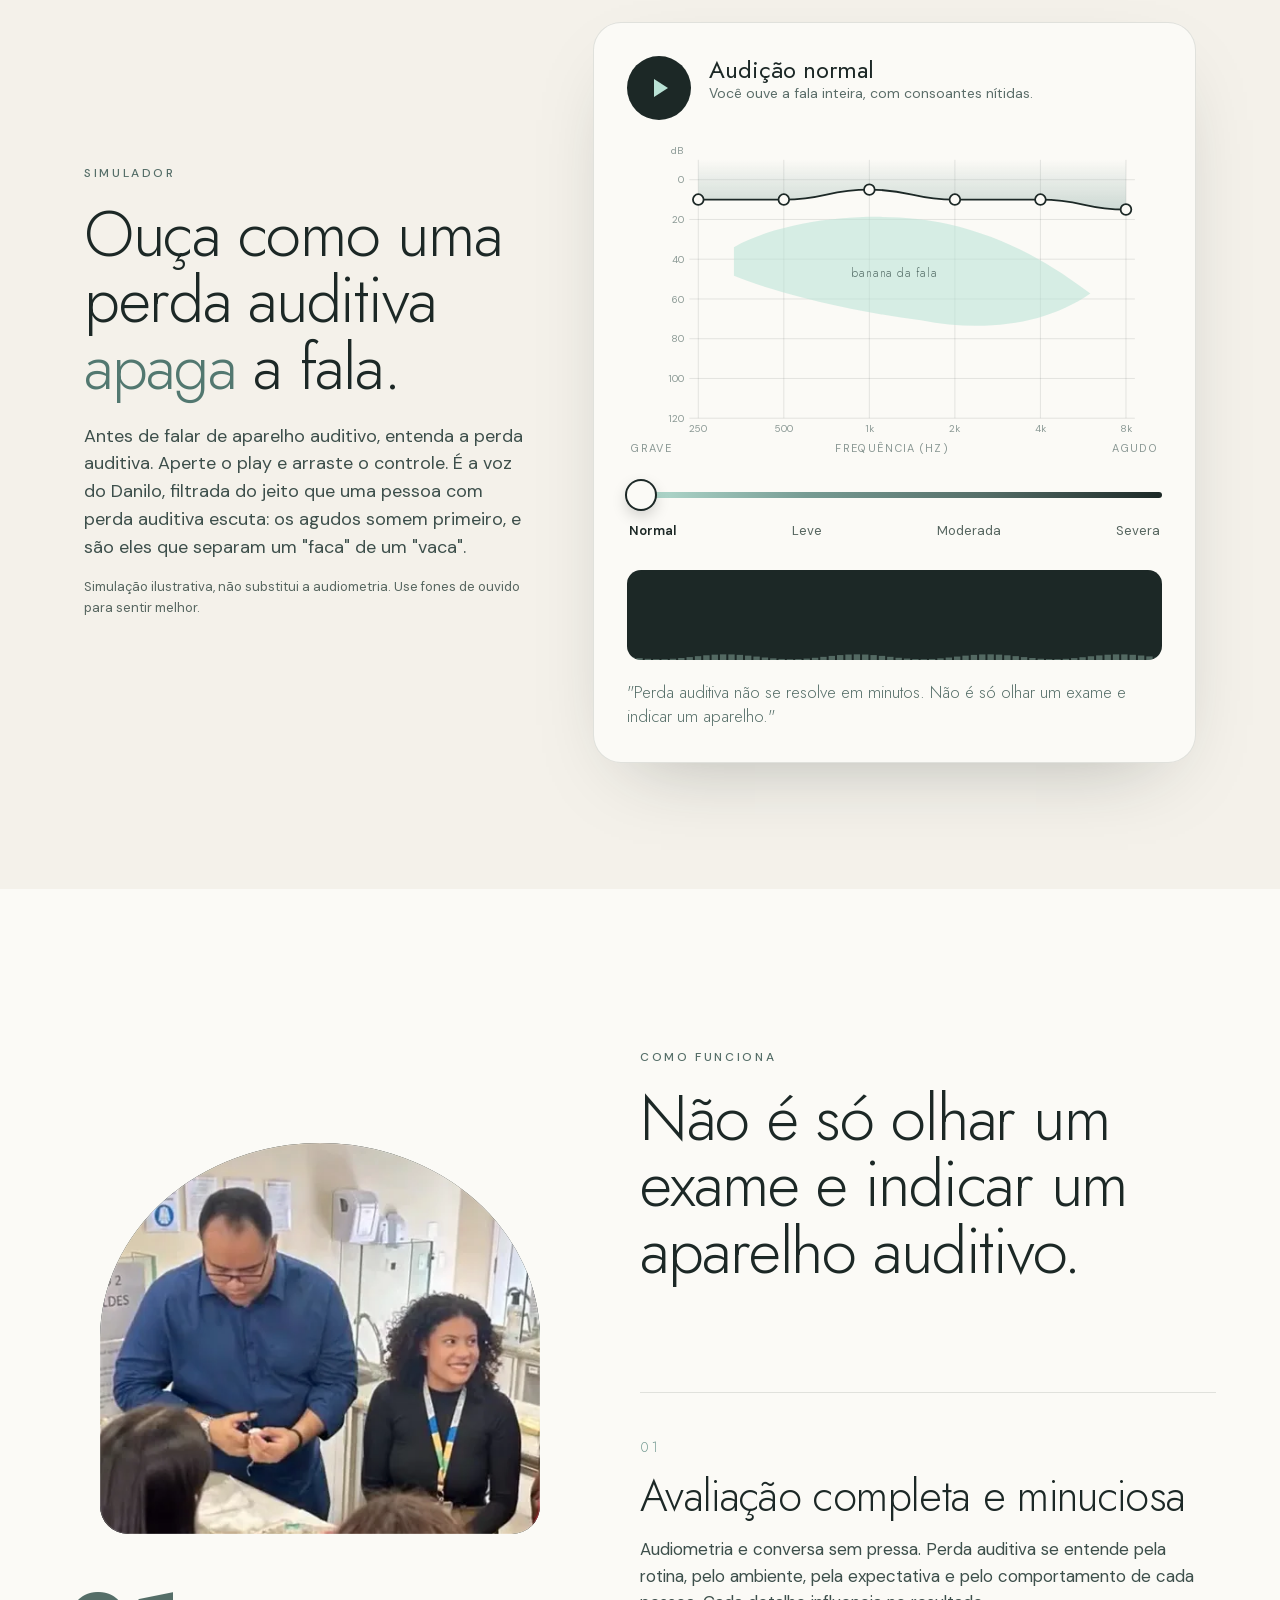
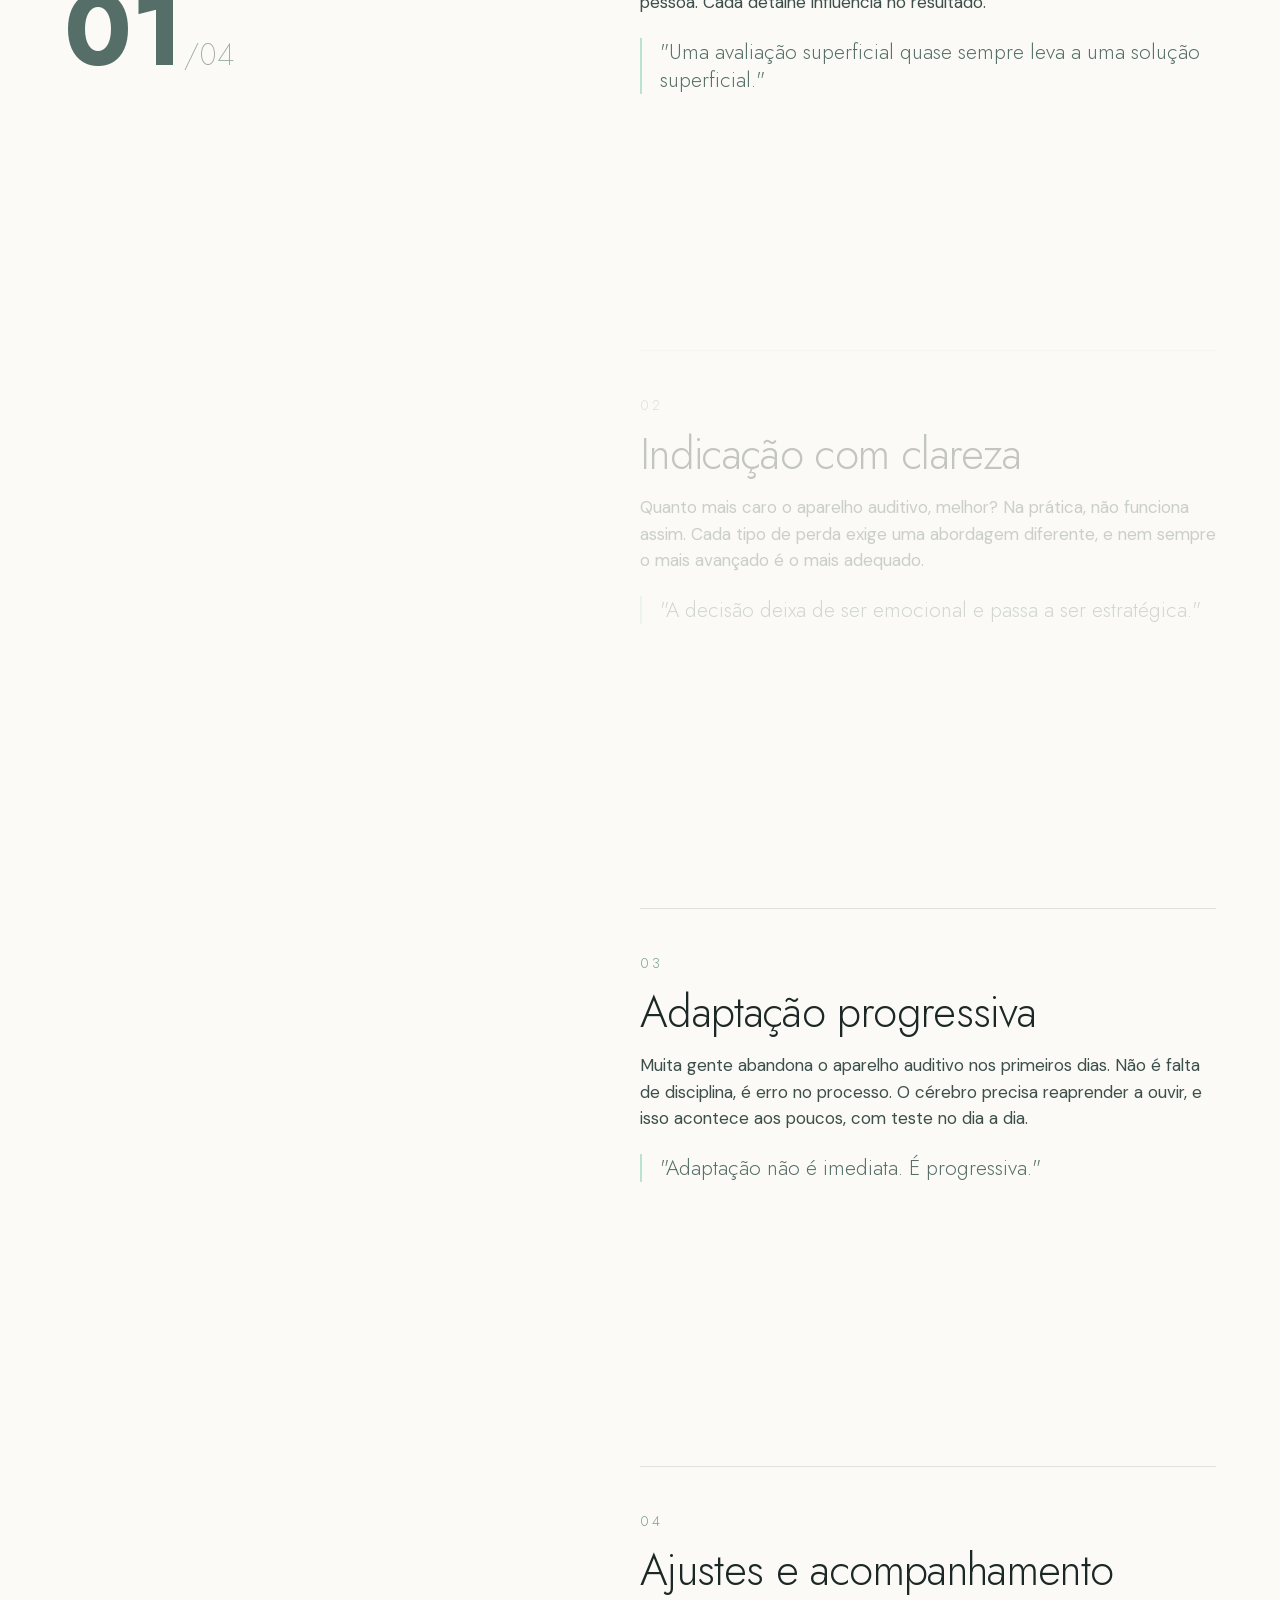
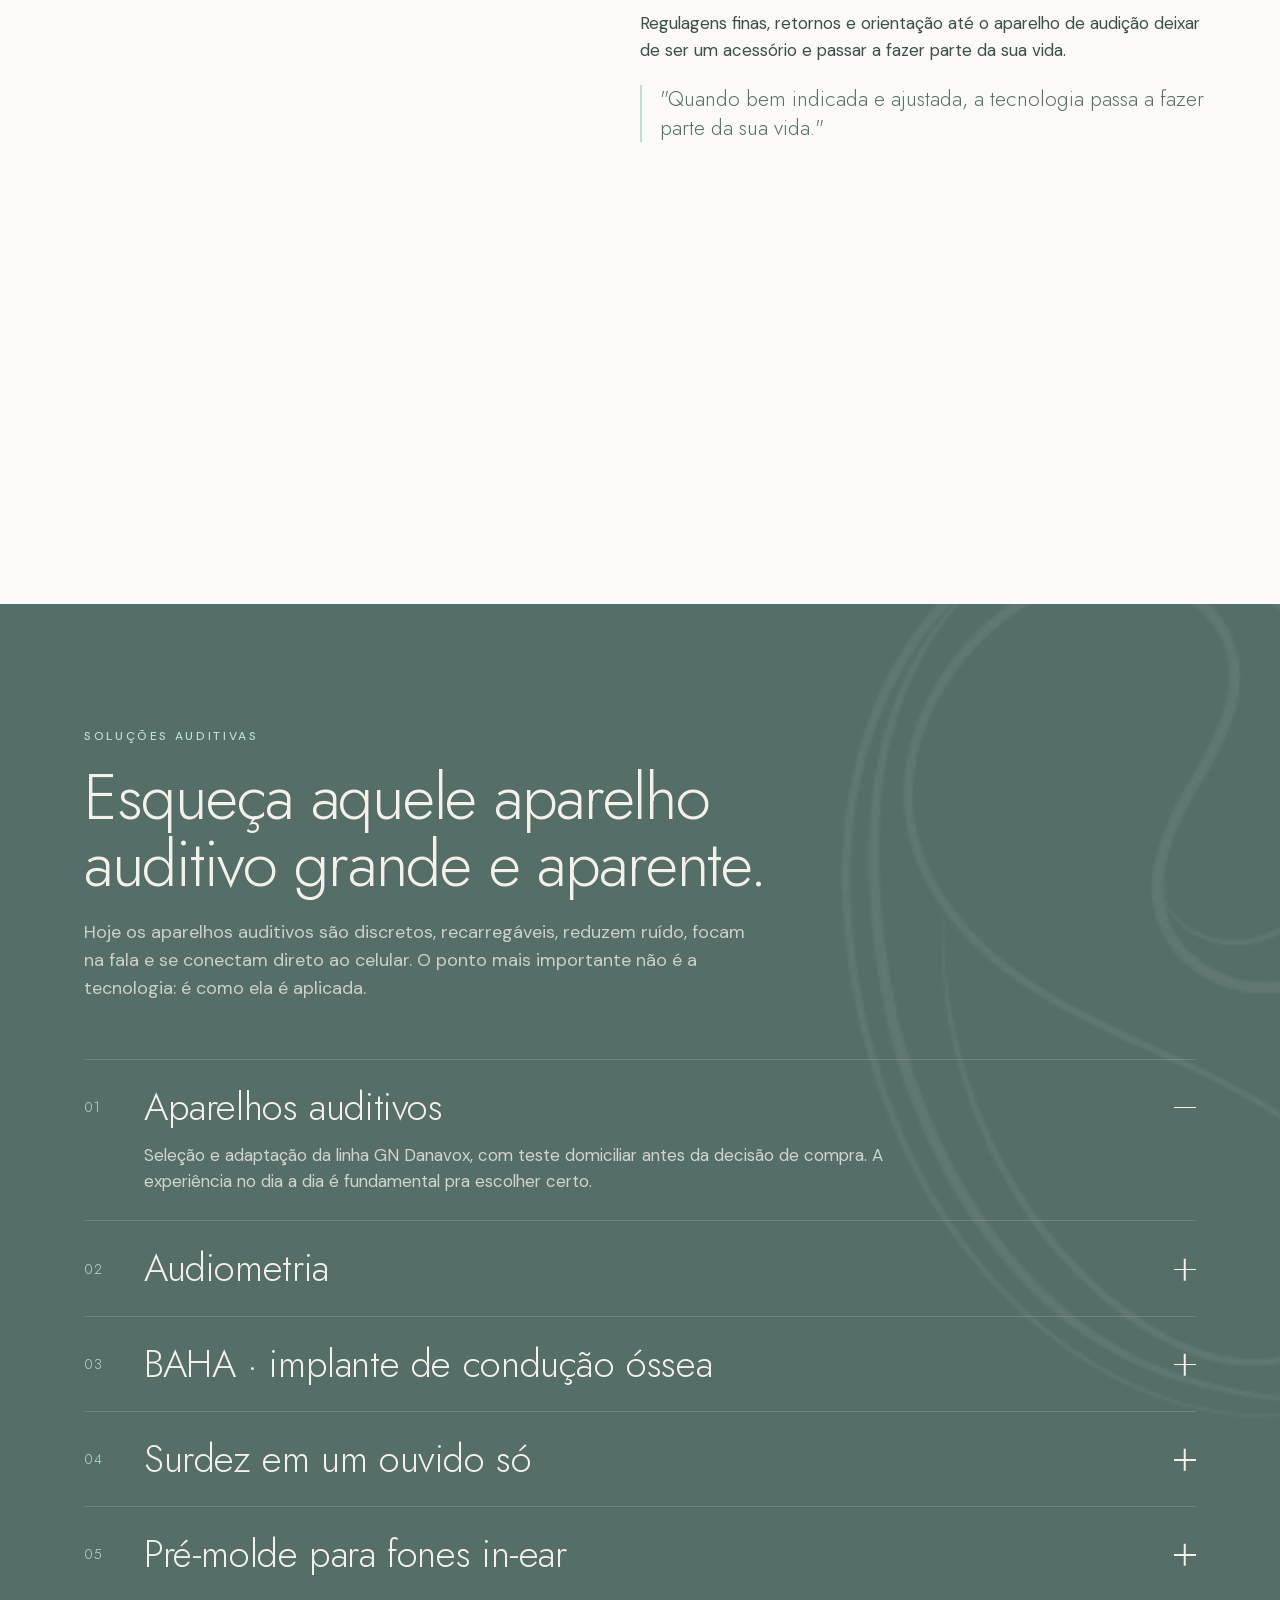
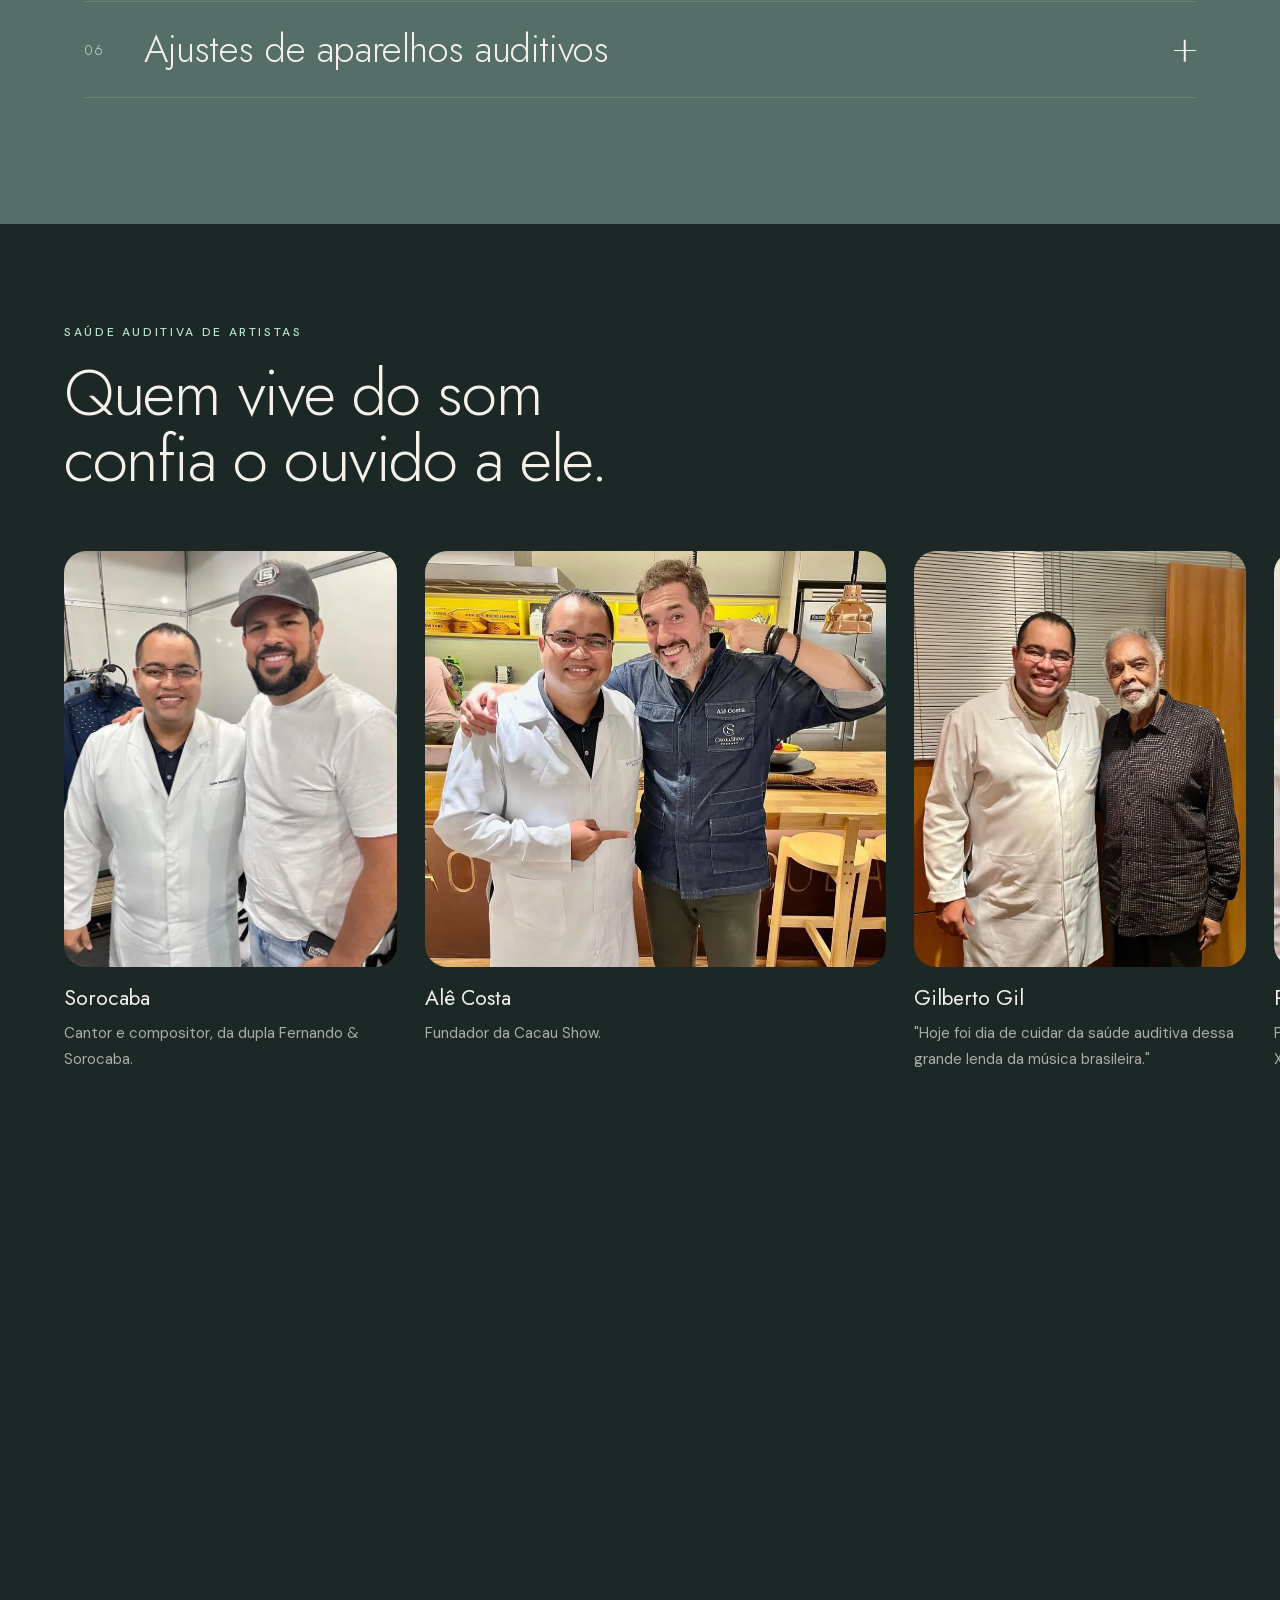
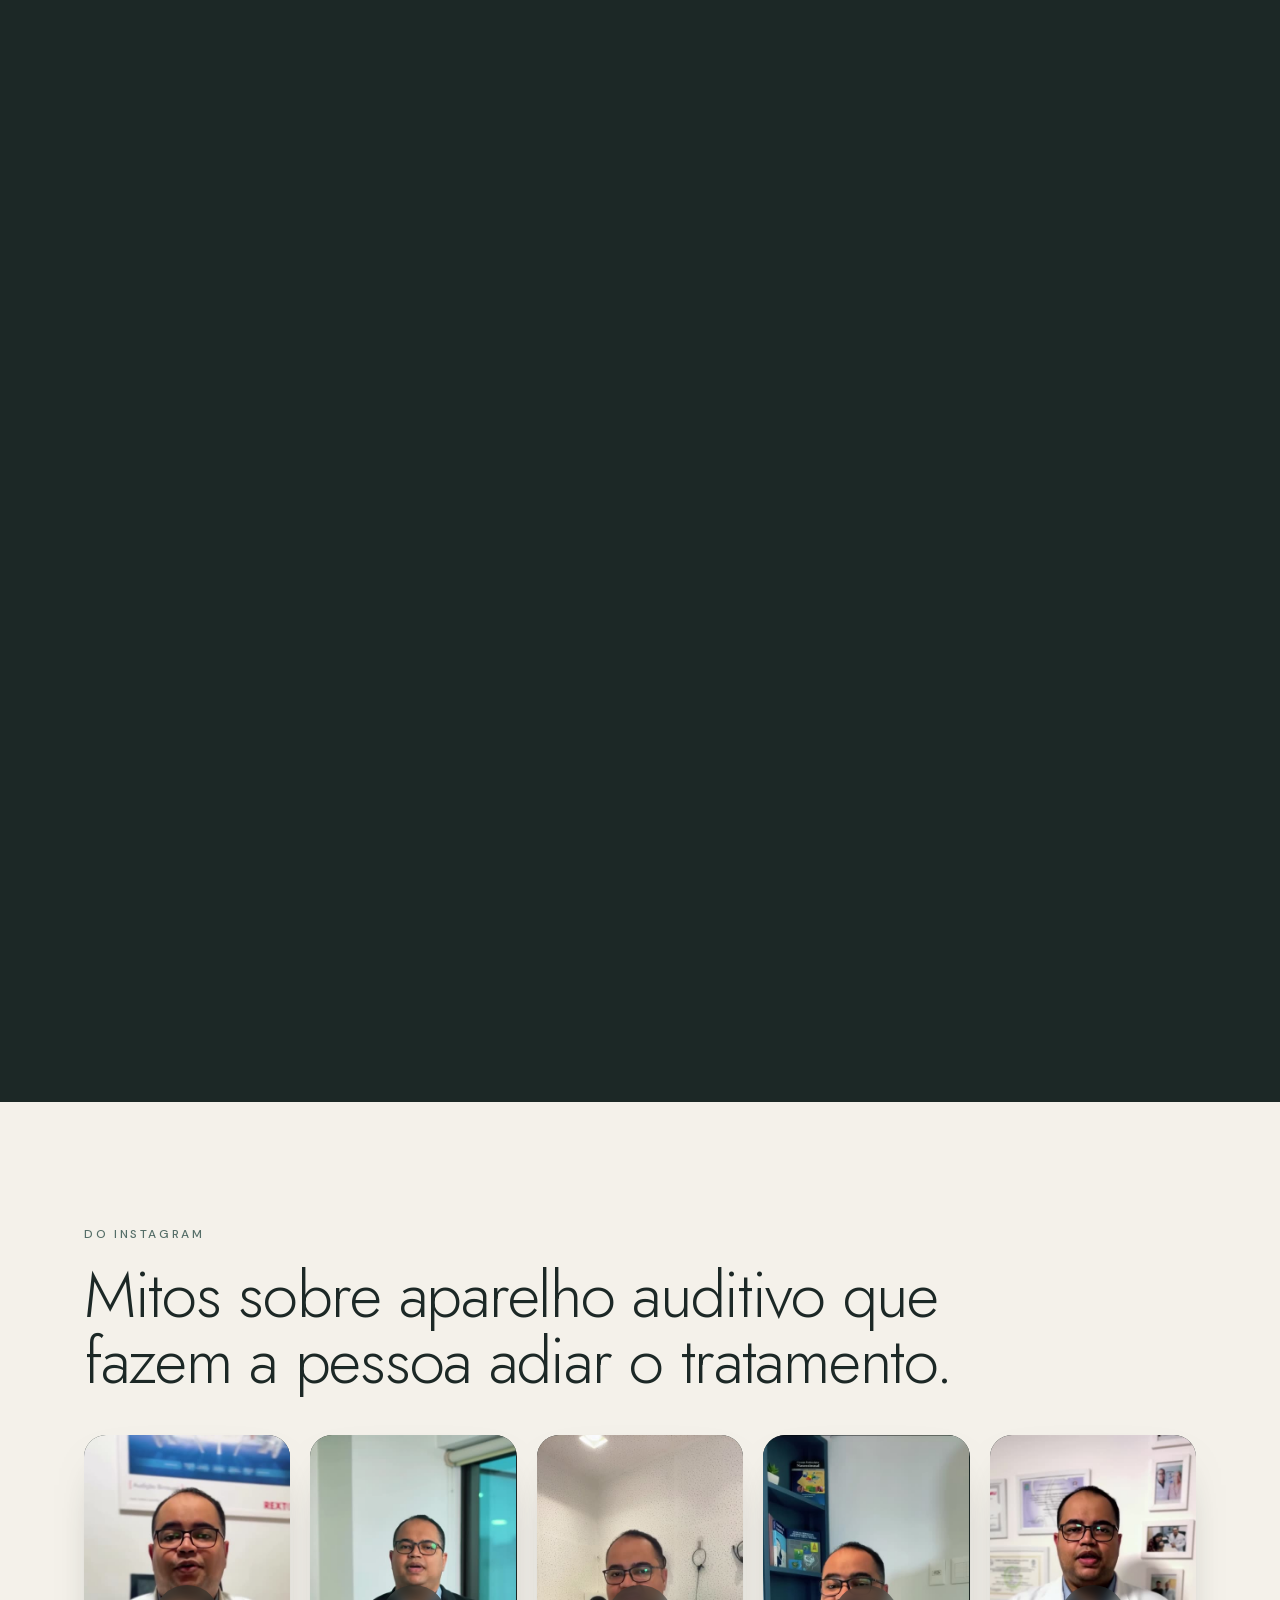
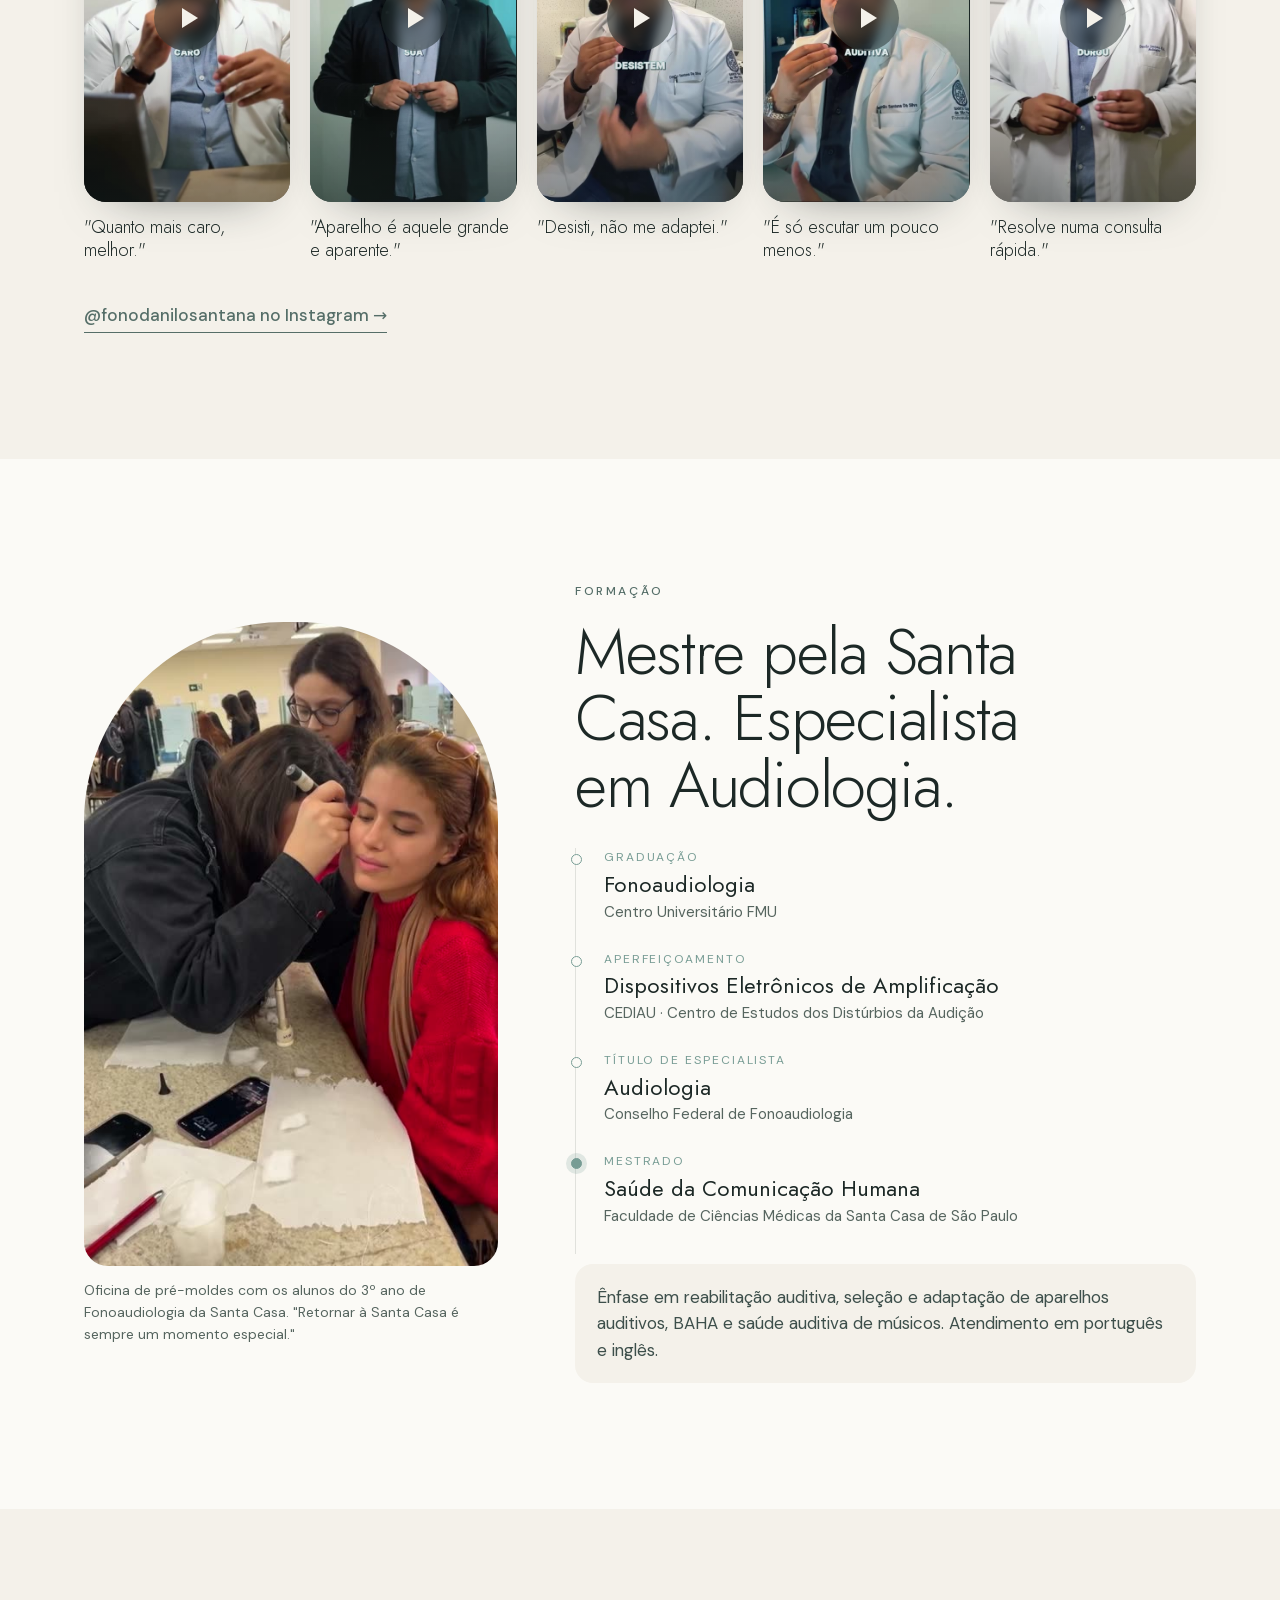
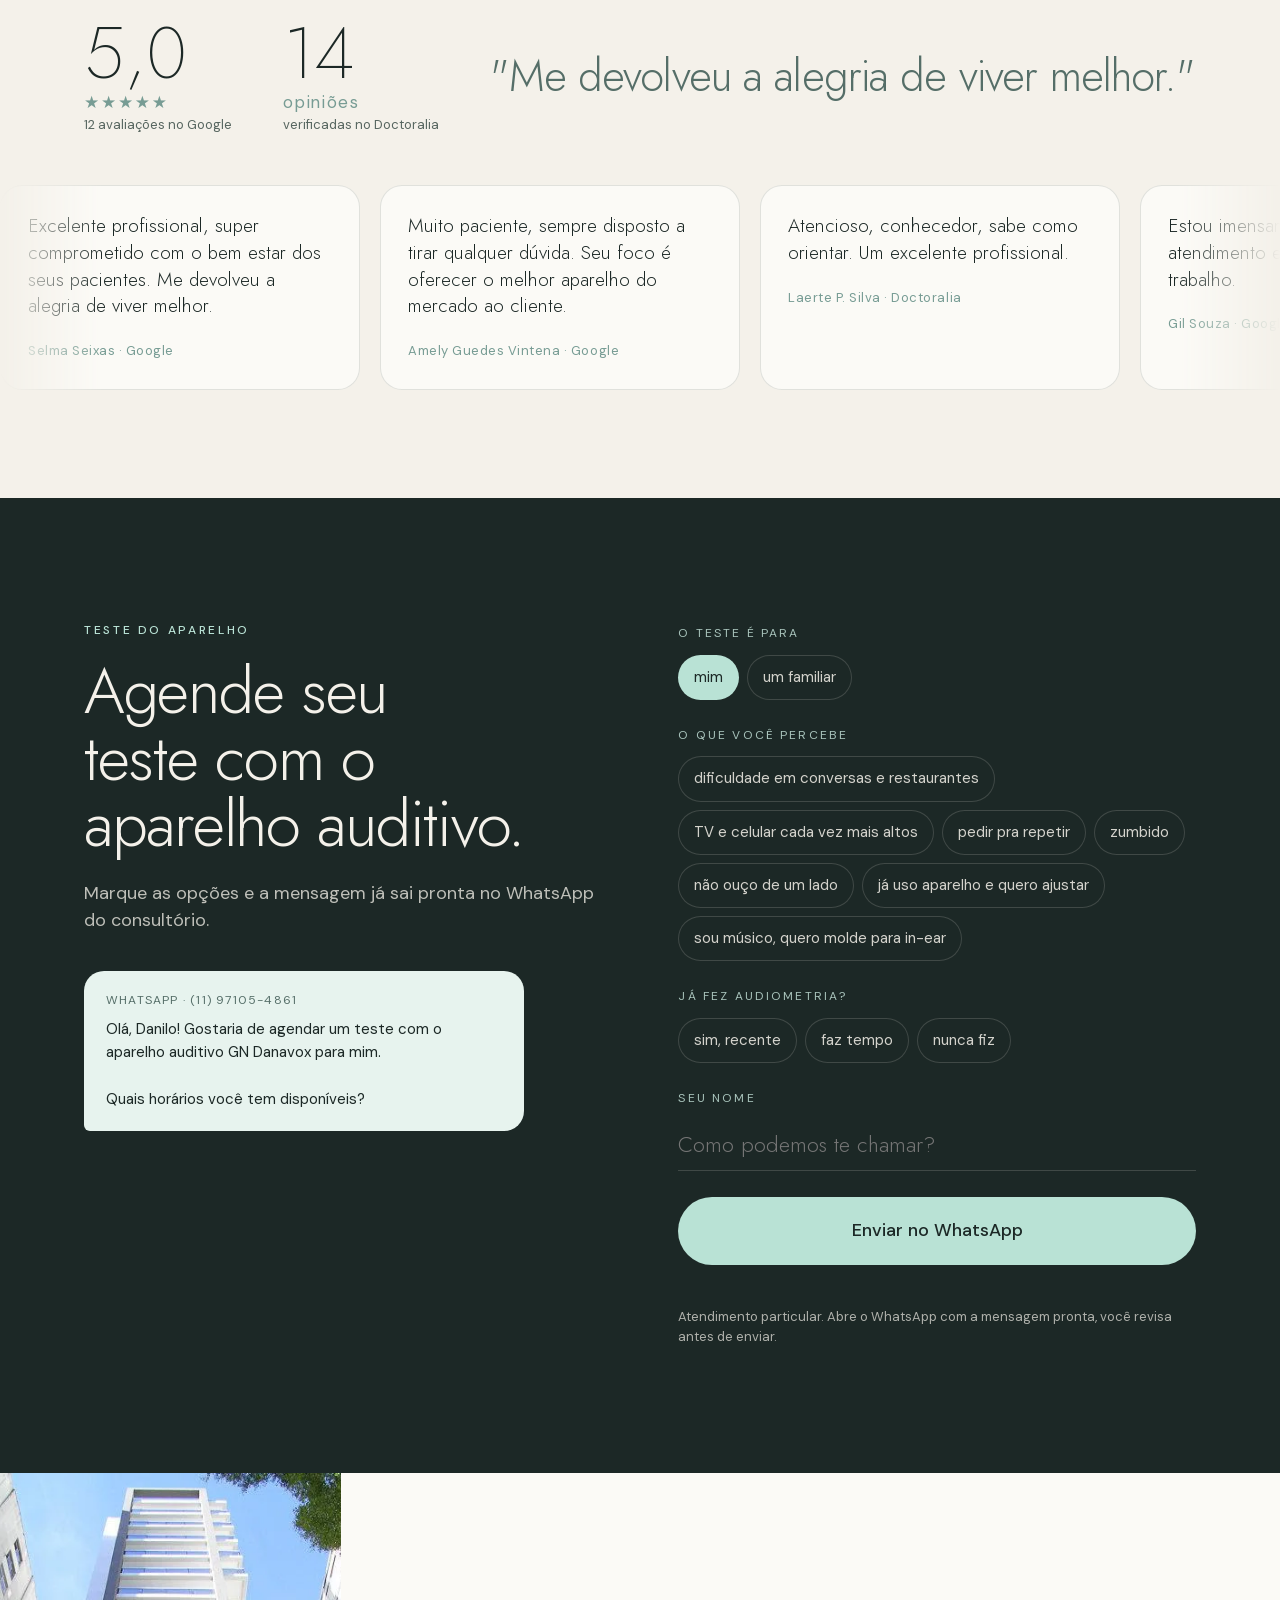
==== commit 5a882667: "GN Danavox no lugar de Boreal; texto da abertura; Como funciona sem fotos no celular - Remove a linh" ====
--- a/index.html
+++ b/index.html
@@ -3,11 +3,11 @@
 <head>
 <meta charset="utf-8">
 <meta name="viewport" content="width=device-width, initial-scale=1, maximum-scale=1, user-scalable=no, viewport-fit=cover">
-<title>Danilo Santana | Aparelhos Auditivos | Teste do Danavox Boreal no Jardim Paulista, SP</title>
-<meta name="description" content="Agende um teste com o aparelho auditivo Danavox Boreal (GN): avaliação individual, regulagem do aparelho de audição para a sua perda e teste no dia a dia antes de decidir. Aparelhos auditivos no Jardim Paulista, SP. Danilo Santana, fonoaudiólogo, mestre pela Santa Casa SP e especialista em Audiologia. Alameda Jaú, 72, Jardim Paulista.">
+<title>Danilo Santana | Aparelhos Auditivos | Teste do GN Danavox no Jardim Paulista, SP</title>
+<meta name="description" content="Agende um teste com o aparelho auditivo GN Danavox: avaliação individual, regulagem do aparelho de audição para a sua perda e teste no dia a dia antes de decidir. Aparelhos auditivos no Jardim Paulista, SP. Danilo Santana, fonoaudiólogo, mestre pela Santa Casa SP e especialista em Audiologia. Alameda Jaú, 72, Jardim Paulista.">
 <meta name="theme-color" content="#1c2826">
 <meta property="og:title" content="Danilo Santana | Aparelhos Auditivos">
-<meta property="og:description" content="Teste o aparelho auditivo Danavox Boreal regulado para a sua audição antes de decidir. Aparelhos auditivos no Jardim Paulista, São Paulo.">
+<meta property="og:description" content="Teste o aparelho auditivo GN Danavox regulado para a sua audição antes de decidir. Aparelhos auditivos no Jardim Paulista, São Paulo.">
 <meta property="og:image" content="https://hctoliv.github.io/danilo-santana/img/og-aparelhos.jpg">
 <meta property="og:image:width" content="1200">
 <meta property="og:image:height" content="630">
@@ -19,7 +19,7 @@
 <link rel="preload" as="image" href="img/danilo.webp" imagesrcset="img/danilo-480.webp 480w, img/danilo-760.webp 760w, img/danilo.webp 1200w" imagesizes="(max-width:760px) 420px, 600px" fetchpriority="high">
 <link rel="preload" href="fonts/jost-latin.woff2" as="font" type="font/woff2" crossorigin>
 <link rel="stylesheet" href="styles.css?v=10">
-<link rel="stylesheet" href="aparelho.css?v=10">
+<link rel="stylesheet" href="aparelho.css?v=11">
 <script type="application/ld+json">
 {"@context":"https://schema.org","@type":"MedicalBusiness","name":"Fonoaudiólogo Danilo Santana","medicalSpecialty":"Audiology","image":"img/danilo.webp","telephone":"+55-11-97105-4861","address":{"@type":"PostalAddress","streetAddress":"Alameda Jaú, 72, Conj. 23","addressLocality":"São Paulo","addressRegion":"SP","postalCode":"01420-000","addressCountry":"BR"},"geo":{"@type":"GeoCoordinates","latitude":-23.5687659,"longitude":-46.6510542},"aggregateRating":{"@type":"AggregateRating","ratingValue":"5.0","reviewCount":"12"},"openingHoursSpecification":[{"@type":"OpeningHoursSpecification","dayOfWeek":["Monday","Friday"],"opens":"14:00","closes":"18:00"},{"@type":"OpeningHoursSpecification","dayOfWeek":["Tuesday","Thursday"],"opens":"09:00","closes":"18:00"}],"sameAs":["https://www.instagram.com/fonodanilosantana/","https://www.facebook.com/fonodanilosantana"]}
 </script>
@@ -75,7 +75,7 @@
         <span class="line"><span>antes de</span></span>
         <span class="line"><span><em>decidir.</em></span></span>
       </h1>
-      <p class="hero__lead">Agende um teste com o aparelho auditivo Danavox Boreal, da GN, regulado para a sua audição pelo fonoaudiólogo Danilo Santana. No Jardim Paulista.</p>
+      <p class="hero__lead">Agende um teste com o aparelho auditivo GN Danavox, regulado para as suas necessidades auditivas pelo Fonoaudiólogo Mestre Danilo Santana. No Jardim Paulista.</p>
       <div class="hero__ctas">
         <a class="btn" href="#agendar">Agendar meu teste</a>
         <a class="btn btn--ghost" href="#aparelhos">Conheça o aparelho</a>
@@ -96,13 +96,13 @@
   <p class="manifesto__text" data-words>Perda auditiva não tratada não impacta só a audição. Ela reduz estímulo cerebral. Não é sobre escutar menos. É sobre o cérebro deixar de processar informação. Por isso, tratar cedo não é estética. <strong>É preservação.</strong></p>
 </section>
 
-<!-- APARELHOS: Danavox Boreal -->
+<!-- APARELHOS: GN Danavox -->
 <section class="devices" id="aparelhos">
   <div class="wrap">
     <div class="devices__head">
       <div>
         <p class="eyebrow eyebrow--dark">Aparelhos auditivos · GN Danavox</p>
-        <h2 class="h2">O aparelho auditivo que eu indico: <em>Danavox Boreal.</em></h2>
+        <h2 class="h2">O aparelho auditivo que eu indico: <em>GN Danavox.</em></h2>
       </div>
       <p class="lead">Uma linha de aparelhos auditivos inovadora da GN, o grupo dinamarquês que também está por trás da ReSound. Feita para você ouvir bem e ser ouvido, com mais clareza de fala em qualquer ambiente, até nos mais barulhentos. E eu conheço cada modelo por dentro: não basta um bom aparelho auditivo, ele precisa ser escolhido e regulado para a sua audição.</p>
     </div>
@@ -111,7 +111,7 @@
     <div class="formats" id="formats">
       <article class="format">
         <div class="format__art">
-          <img src="img/boreal/minirie.webp" alt="Aparelho auditivo Danavox Boreal miniRIE 60, prata" width="484" height="400" loading="lazy">
+          <img src="img/boreal/minirie.webp" alt="Aparelho auditivo GN Danavox miniRIE 60, prata" width="484" height="400" loading="lazy">
         </div>
         <span class="format__tag">miniRIE 60S · recarregável</span>
         <h3>Pequeno e recarregável</h3>
@@ -120,7 +120,7 @@
       </article>
       <article class="format">
         <div class="format__art">
-          <img src="img/boreal/rie.webp" alt="Aparelho auditivo Danavox Boreal RIE 61, prata" width="484" height="400" loading="lazy">
+          <img src="img/boreal/rie.webp" alt="Aparelho auditivo GN Danavox RIE 61, prata" width="484" height="400" loading="lazy">
         </div>
         <span class="format__tag">RIE 61 · RIE 62</span>
         <h3>Receptor no canal</h3>
@@ -129,7 +129,7 @@
       </article>
       <article class="format">
         <div class="format__art">
-          <img src="img/boreal/bte.webp" alt="Aparelho auditivo Danavox Boreal BTE 77, prata" width="484" height="400" loading="lazy">
+          <img src="img/boreal/bte.webp" alt="Aparelho auditivo GN Danavox BTE 77, prata" width="484" height="400" loading="lazy">
         </div>
         <span class="format__tag">BTE · Power BTE</span>
         <h3>Atrás da orelha</h3>
@@ -151,14 +151,14 @@
     <div class="perks">
       <h3 class="perks__title">O que o aparelho auditivo muda no seu dia a dia</h3>
       <ul class="perks__grid">
-        <li><b>Conversa no restaurante</b><span>O Boreal foi feito para entender melhor a fala no meio do barulho. E o programa para ambientes ruidosos fica a um toque, no app.</span></li>
+        <li><b>Conversa no restaurante</b><span>O GN Danavox foi feito para entender melhor a fala no meio do barulho. E o programa para ambientes ruidosos fica a um toque, no app.</span></li>
         <li><b>Sua voz soa como sua voz</b><span>Percepção natural da própria voz e som claro ao redor, para a conversa fluir sem aquela sensação de eco ou de ouvido tampado.</span></li>
         <li><b>Celular direto no ouvido</b><span>Ligações, música, vídeos e podcasts transmitidos direto para o aparelho, de iPhone, iPad ou Android. Em iPhone e iPad compatíveis, dá pra atender ligação sem tirar o celular do bolso.</span></li>
         <li><b>Carga rápida, dia inteiro</b><span>Nos modelos recarregáveis, uma recarga rápida dá energia para o dia todo. Nada de ficar trocando pilha.</span></li>
         <li><b>Chuva, suor e poeira</b><span>Modelos com certificação IP68, resistentes a água e poeira, e com menos manutenção. Pode usar na caminhada e no dia a dia sem medo.</span></li>
         <li><b>Ajustes no consultório</b><span>Pelo app BeMore você controla volume e programas do aparelho auditivo. As regulagens finas são feitas pessoalmente no consultório, com o Danilo.</span></li>
         <li><b>TV e reuniões</b><span>Acessórios com Auracast: o TV-Streamer+ leva o som da TV direto para o aparelho, e o Multi-Mic+ aproxima a voz de quem fala e corta o ruído em volta.</span></li>
-        <li><b>Discreto do seu jeito</b><span>Oito cores para os modelos atrás da orelha e seis para os sob medida, pensadas para combinar com o tom do cabelo e da pele.</span><img class="perks__colors" src="img/boreal/cores.webp" alt="Cartela de cores da linha Danavox Boreal" width="720" height="240" loading="lazy"></li>
+        <li><b>Discreto do seu jeito</b><span>Oito cores para os modelos atrás da orelha e seis para os sob medida, pensadas para combinar com o tom do cabelo e da pele.</span><img class="perks__colors" src="img/boreal/cores.webp" alt="Cartela de cores da linha GN Danavox" width="720" height="240" loading="lazy"></li>
       </ul>
     </div>
 
@@ -171,12 +171,12 @@
       <ol class="choose__steps">
         <li><span>01</span>Audiometria e conversa sobre sua rotina: trabalho, família, TV, restaurante, música.</li>
         <li><span>02</span>Indico o formato e o nível que fazem sentido para a sua perda, sem empurrar o mais caro.</li>
-        <li><span>03</span>Você testa o aparelho auditivo Boreal regulado para você, no seu dia a dia, antes de decidir.</li>
+        <li><span>03</span>Você testa o aparelho auditivo GN Danavox regulado para você, no seu dia a dia, antes de decidir.</li>
         <li><span>04</span>Ajustes e retornos até o som ficar natural para você.</li>
       </ol>
       <div class="choose__cta">
         <a class="btn" href="#agendar">Agendar meu teste</a>
-        <p class="fine">Danavox e Boreal são marcas da GN Hearing A/S. Imagens: GN Hearing.</p>
+        <p class="fine">GN e Danavox são marcas da GN Hearing A/S. Imagens: GN Hearing.</p>
       </div>
     </div>
   </div>
@@ -235,7 +235,7 @@
   <div class="process__media">
     <div class="process__sticky">
       <div class="process__frame">
-        <img class="process__img on" src="img/etapa-avaliacao.webp" alt="Avaliação auditiva individual antes de indicar o aparelho auditivo" width="900" height="800" loading="lazy">
+        <img class="process__img on" src="img/etapa-avaliacao.webp" alt="Danilo Santana durante atendimento, avaliação antes de indicar o aparelho auditivo" width="480" height="427" loading="lazy">
         <img class="process__img" src="img/etapa-indicacao.webp" alt="Aparelho auditivo recarregável no estojo carregador, mostrado na indicação" width="900" height="800" loading="lazy">
         <img class="process__img" src="img/etapa-adaptacao.webp" alt="Pessoas conversando à mesa durante o teste do aparelho auditivo no dia a dia" width="900" height="800" loading="lazy">
         <img class="process__img" src="img/etapa-acompanhamento.webp" alt="Mãe e filha abraçadas, com o aparelho auditivo já fazendo parte da vida" width="900" height="800" loading="lazy">
@@ -254,28 +254,24 @@
       <h3>Avaliação completa e minuciosa</h3>
       <p>Audiometria e conversa sem pressa. Perda auditiva se entende pela rotina, pelo ambiente, pela expectativa e pelo comportamento de cada pessoa. Cada detalhe influencia no resultado.</p>
       <p class="step__quote">"Uma avaliação superficial quase sempre leva a uma solução superficial."</p>
-      <img class="step__img" src="img/etapa-avaliacao.webp" alt="" width="900" height="800" loading="lazy">
     </article>
     <article class="step" data-step="2">
       <span class="step__n">02</span>
       <h3>Indicação com clareza</h3>
       <p>Quanto mais caro o aparelho auditivo, melhor? Na prática, não funciona assim. Cada tipo de perda exige uma abordagem diferente, e nem sempre o mais avançado é o mais adequado.</p>
       <p class="step__quote">"A decisão deixa de ser emocional e passa a ser estratégica."</p>
-      <img class="step__img" src="img/etapa-indicacao.webp" alt="" width="900" height="800" loading="lazy">
     </article>
     <article class="step" data-step="3">
       <span class="step__n">03</span>
       <h3>Adaptação progressiva</h3>
       <p>Muita gente abandona o aparelho auditivo nos primeiros dias. Não é falta de disciplina, é erro no processo. O cérebro precisa reaprender a ouvir, e isso acontece aos poucos, com teste no dia a dia.</p>
       <p class="step__quote">"Adaptação não é imediata. É progressiva."</p>
-      <img class="step__img" src="img/etapa-adaptacao.webp" alt="" width="900" height="800" loading="lazy">
     </article>
     <article class="step" data-step="4">
       <span class="step__n">04</span>
       <h3>Ajustes e acompanhamento</h3>
       <p>Regulagens finas, retornos e orientação até o aparelho de audição deixar de ser um acessório e passar a fazer parte da sua vida.</p>
       <p class="step__quote">"Quando bem indicada e ajustada, a tecnologia passa a fazer parte da sua vida."</p>
-      <img class="step__img" src="img/etapa-acompanhamento.webp" alt="" width="900" height="800" loading="lazy">
     </article>
   </div>
 </section>
@@ -291,7 +287,7 @@
     <div class="sol" id="solList">
       <button class="sol__item is-open" type="button">
         <span class="sol__n">01</span><span class="sol__t">Aparelhos auditivos</span><span class="sol__plus"></span>
-        <span class="sol__body">Seleção e adaptação da linha Danavox Boreal, da GN, com teste domiciliar antes da decisão de compra. A experiência no dia a dia é fundamental pra escolher certo.</span>
+        <span class="sol__body">Seleção e adaptação da linha GN Danavox, com teste domiciliar antes da decisão de compra. A experiência no dia a dia é fundamental pra escolher certo.</span>
       </button>
       <button class="sol__item" type="button">
         <span class="sol__n">02</span><span class="sol__t">Audiometria</span><span class="sol__plus"></span>
@@ -516,7 +512,7 @@
   <div class="foot__cols">
     <p>Fonoaudiólogo · CRFa 2-18375<br>Mestre em Saúde da Comunicação Humana (FCMSCSP)<br>Especialista em Audiologia (CFFa)</p>
     <p>Alameda Jaú, 72, Conj. 23<br>Jardim Paulista, São Paulo, SP</p>
-    <p>Aparelhos auditivos Danavox Boreal<br><a href="aparelhos/minirie/">miniRIE</a> · <a href="aparelhos/rie/">RIE</a> · <a href="aparelhos/bte/">BTE</a> · <a href="aparelhos/cic/">CIC</a></p>
+    <p>Aparelhos auditivos GN Danavox<br><a href="aparelhos/minirie/">miniRIE</a> · <a href="aparelhos/rie/">RIE</a> · <a href="aparelhos/bte/">BTE</a> · <a href="aparelhos/cic/">CIC</a></p>
     <p><a href="https://wa.me/5511971054861" target="_blank" rel="noopener">WhatsApp</a><br><a href="https://www.instagram.com/fonodanilosantana/" target="_blank" rel="noopener">Instagram</a><br><a href="https://www.facebook.com/fonodanilosantana" target="_blank" rel="noopener">Facebook</a></p>
   </div>
   <p class="foot__fine">As informações deste site são educativas e não substituem a avaliação de um profissional.</p>
@@ -527,6 +523,6 @@
   <span>Fale comigo</span>
 </a>
 
-<script src="main.js?v=10" defer></script>
+<script src="main.js?v=11" defer></script>
 </body>
 </html>
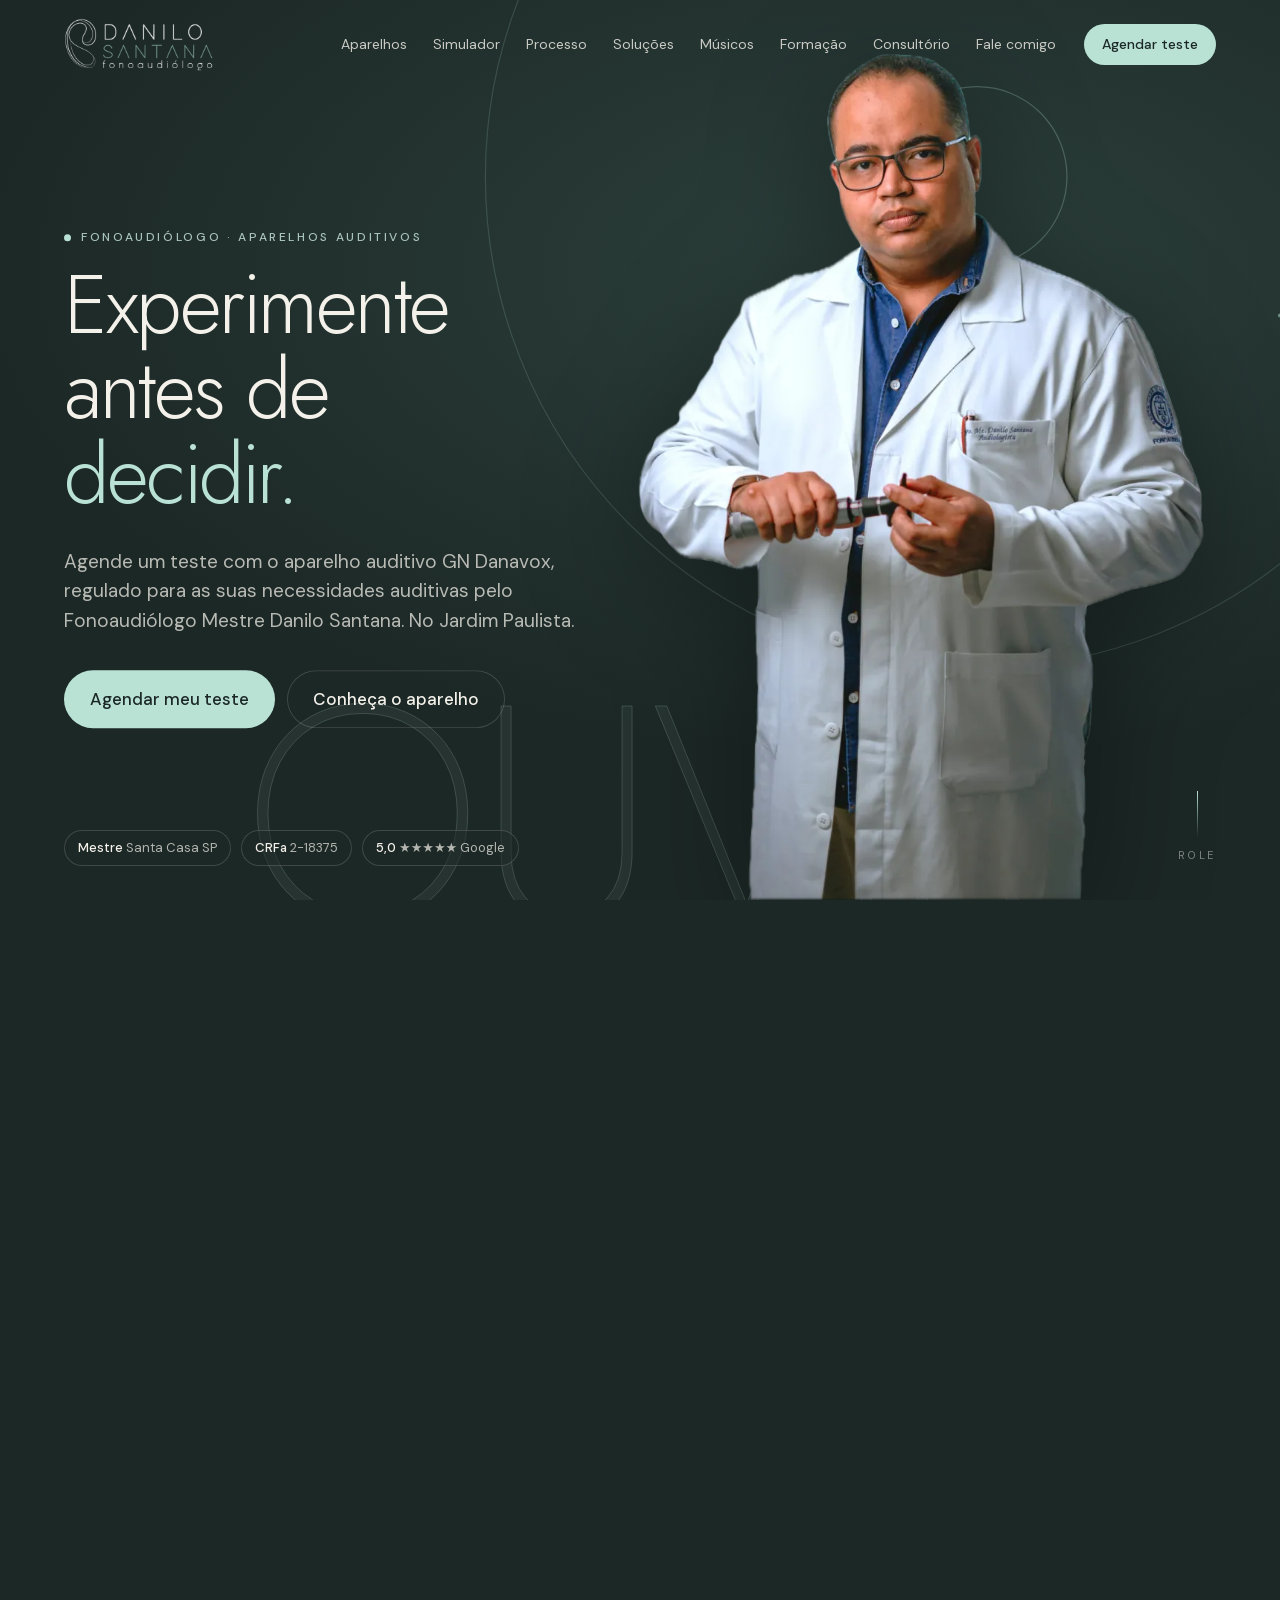
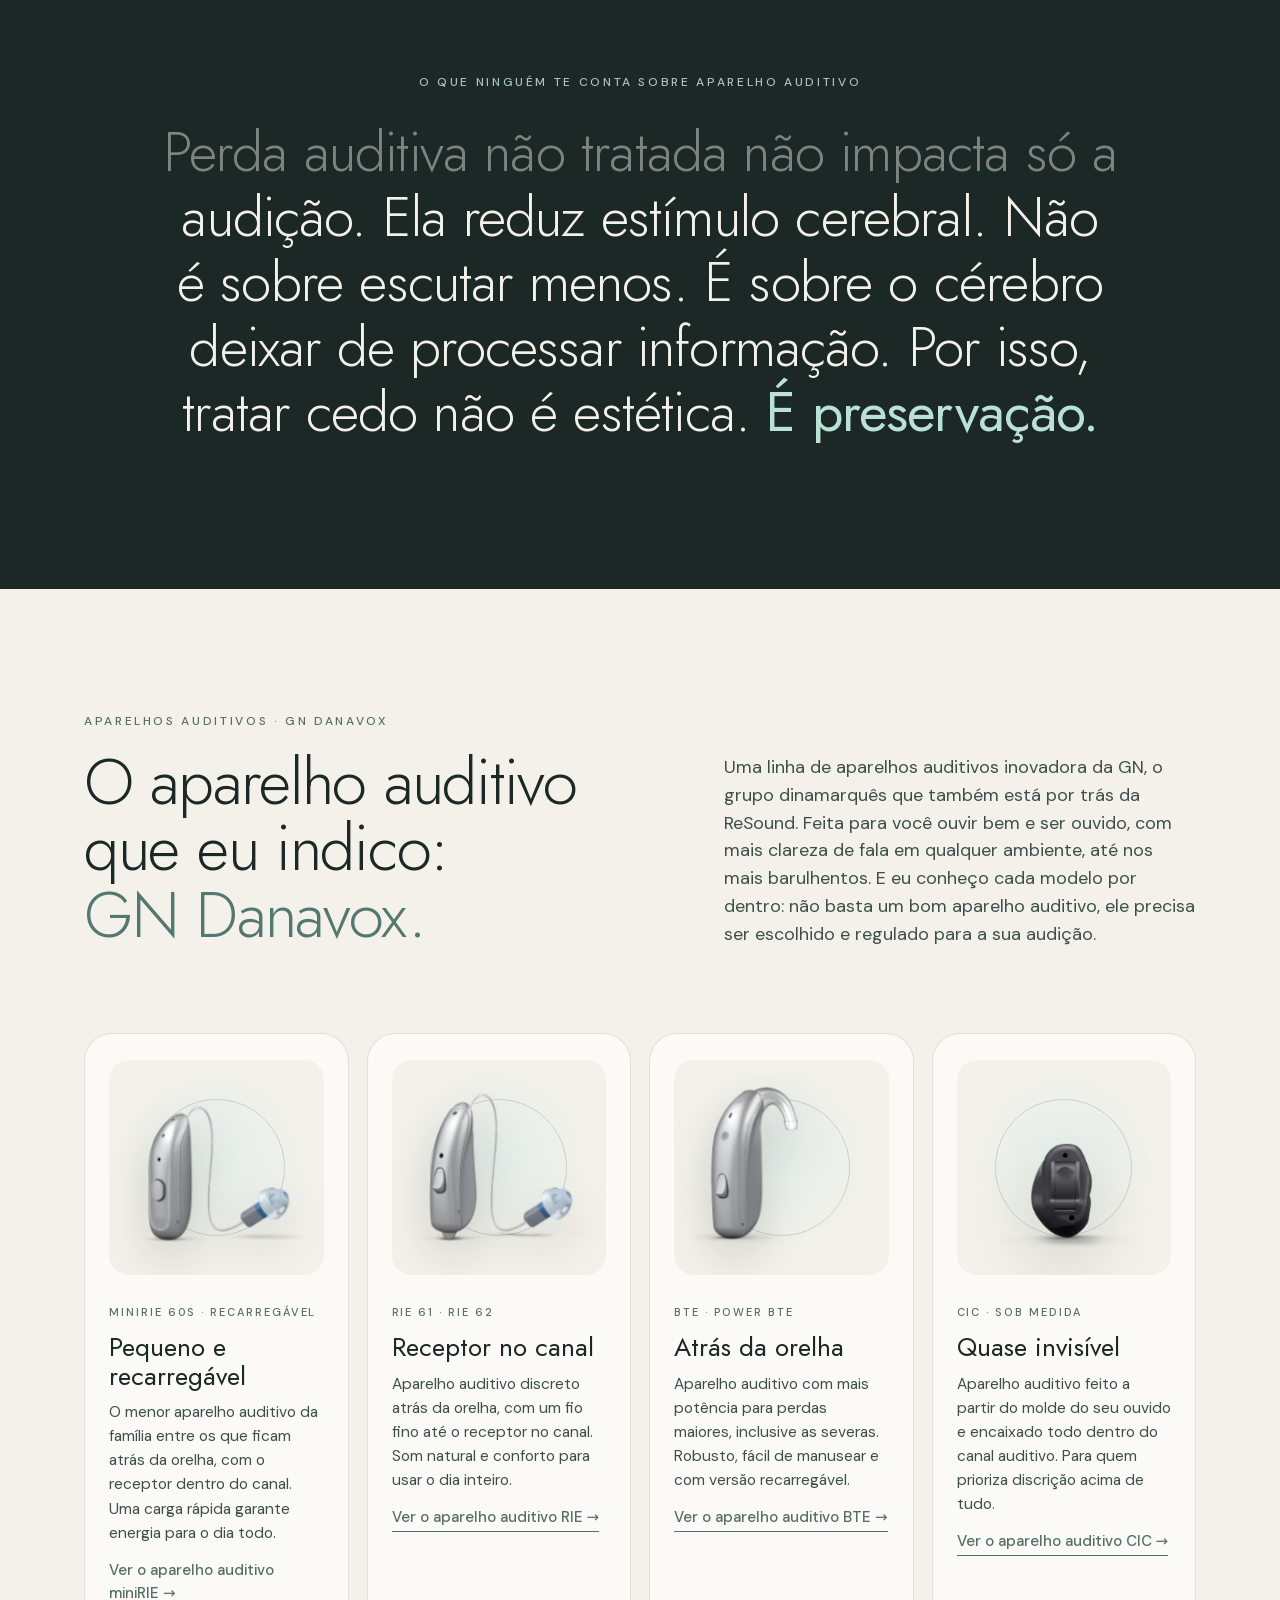
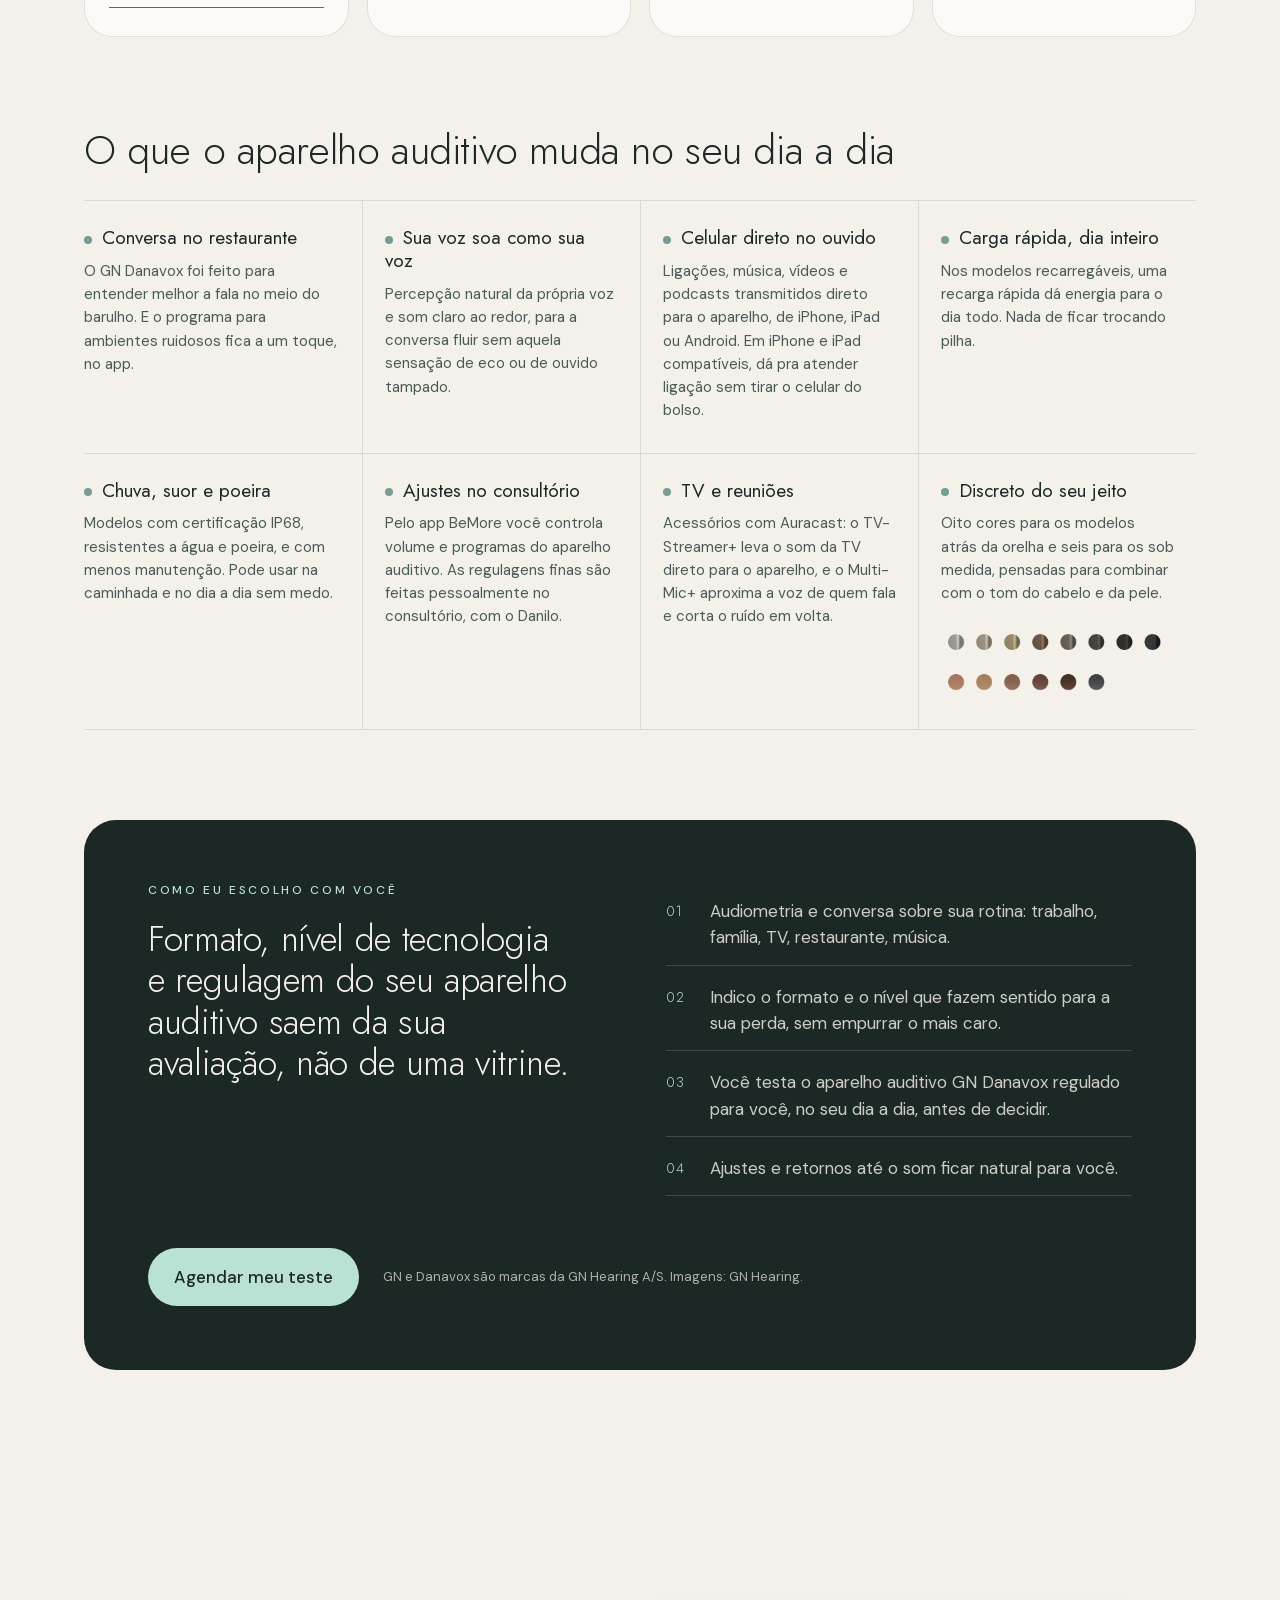
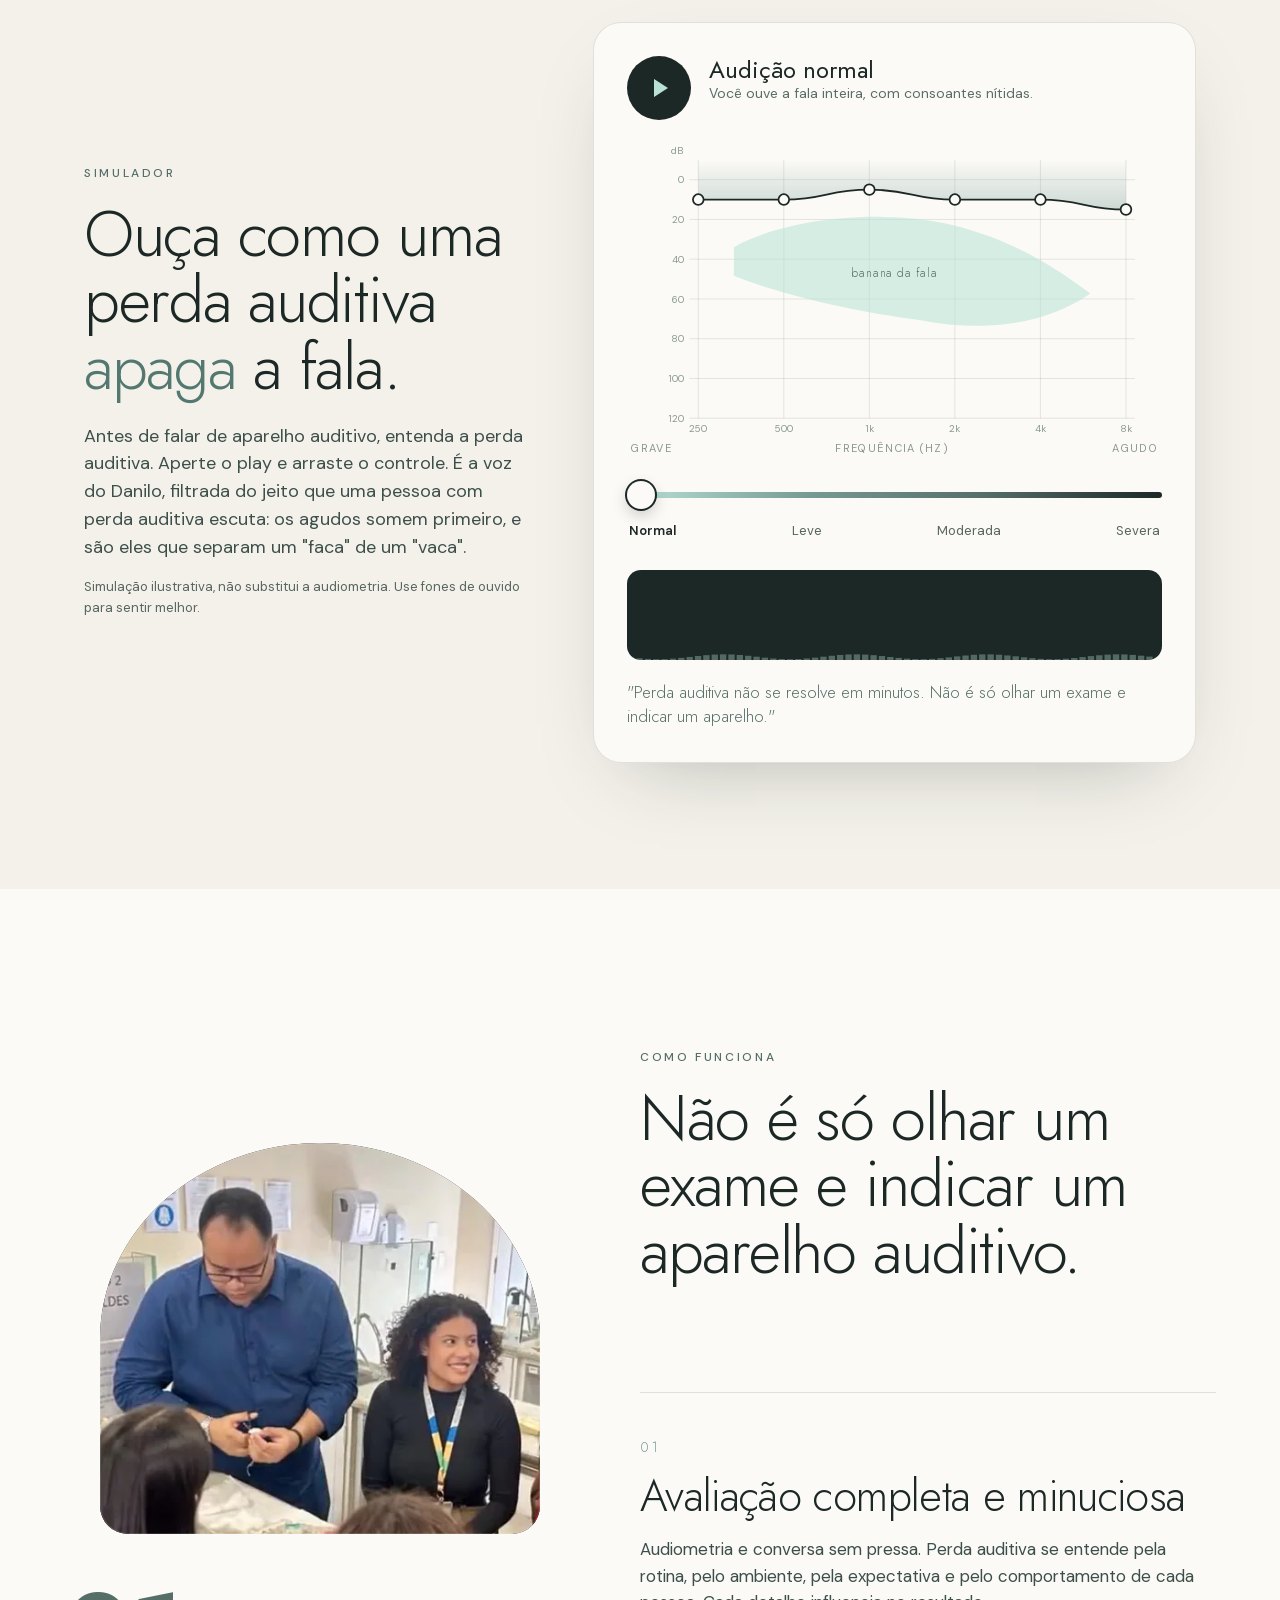
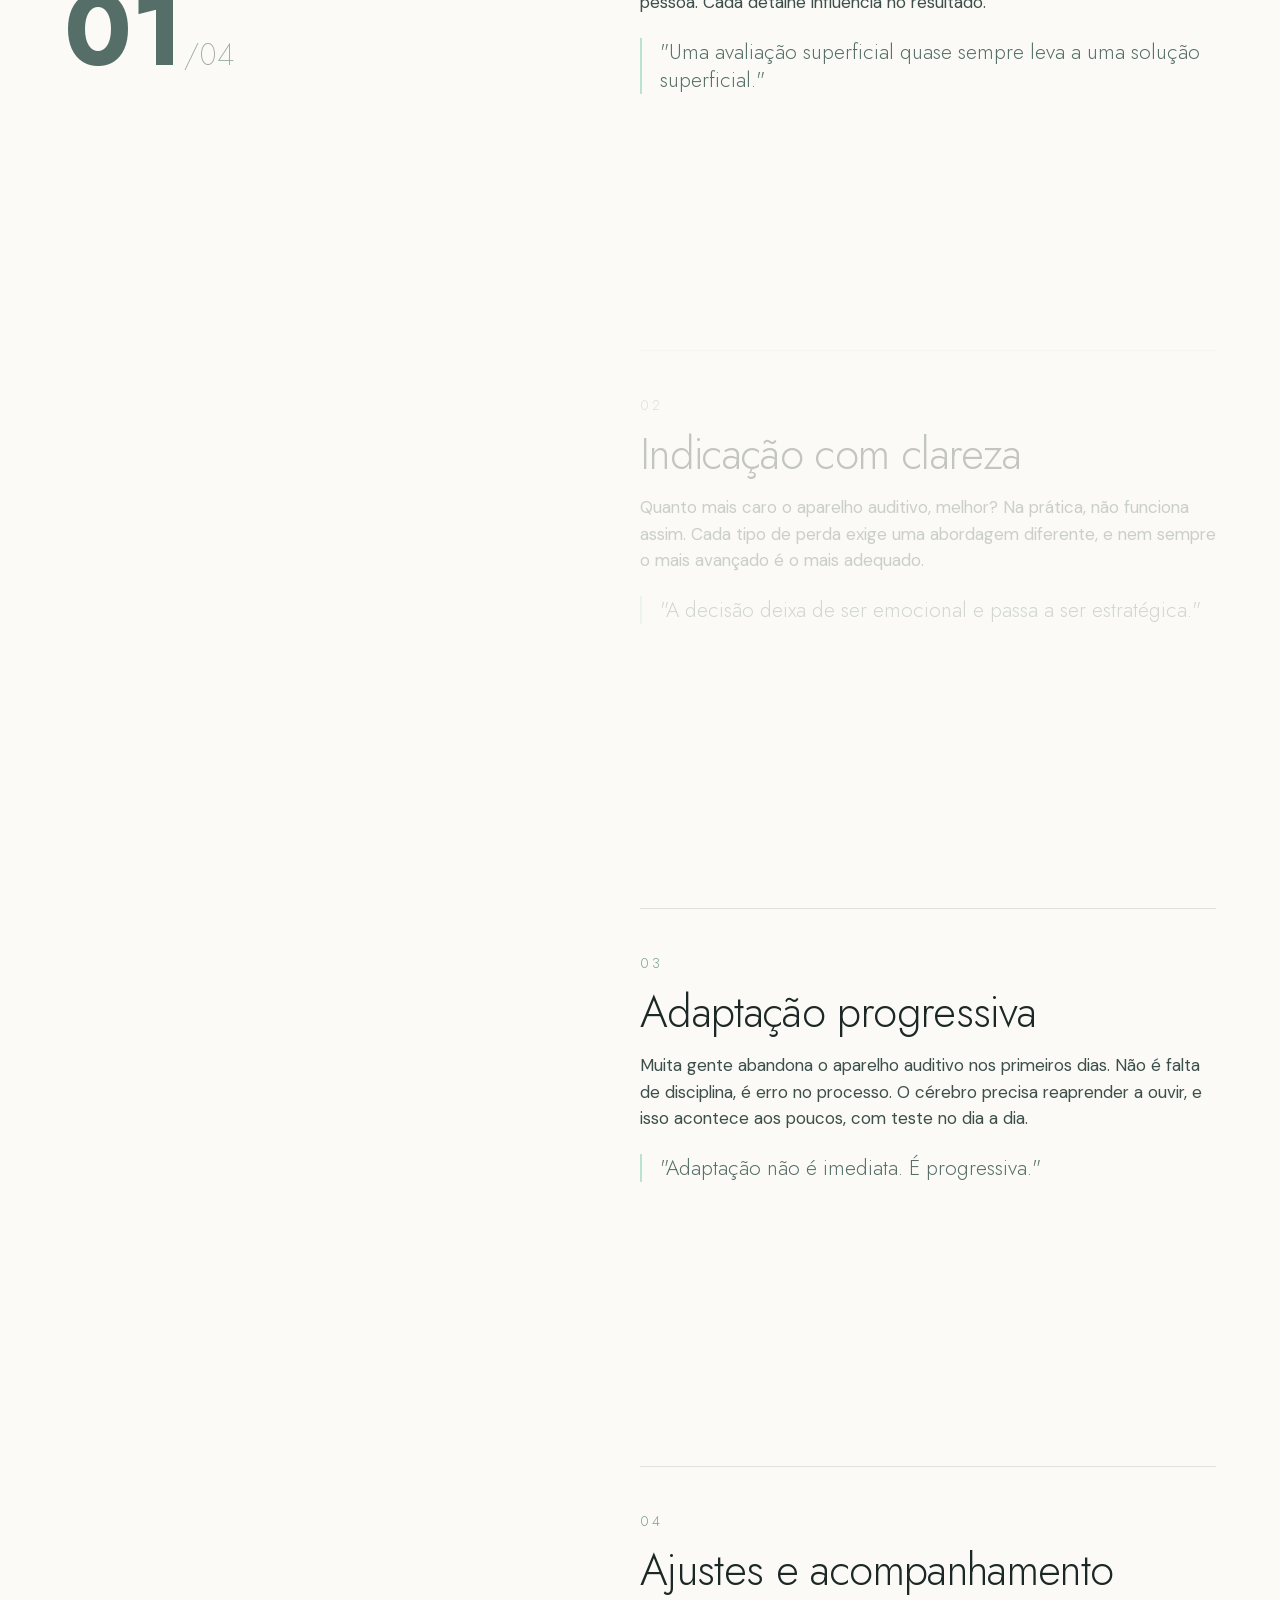
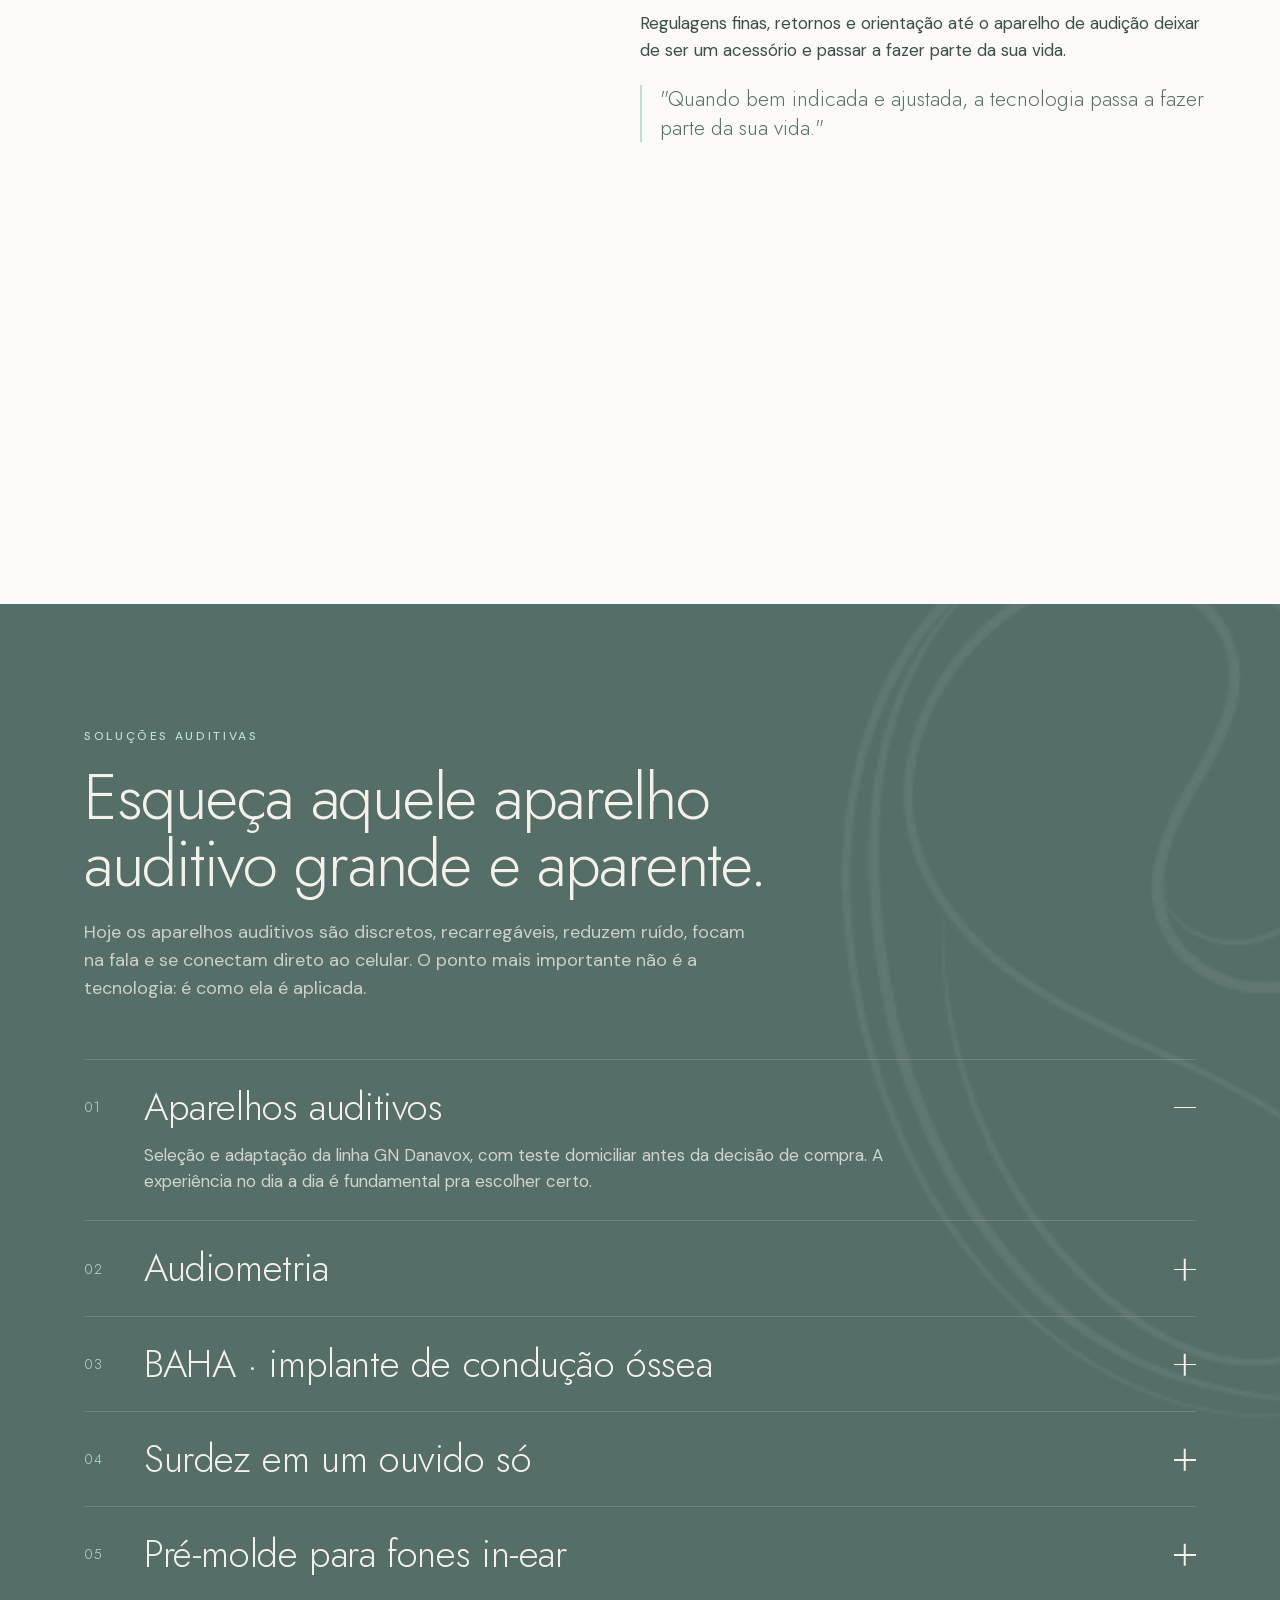
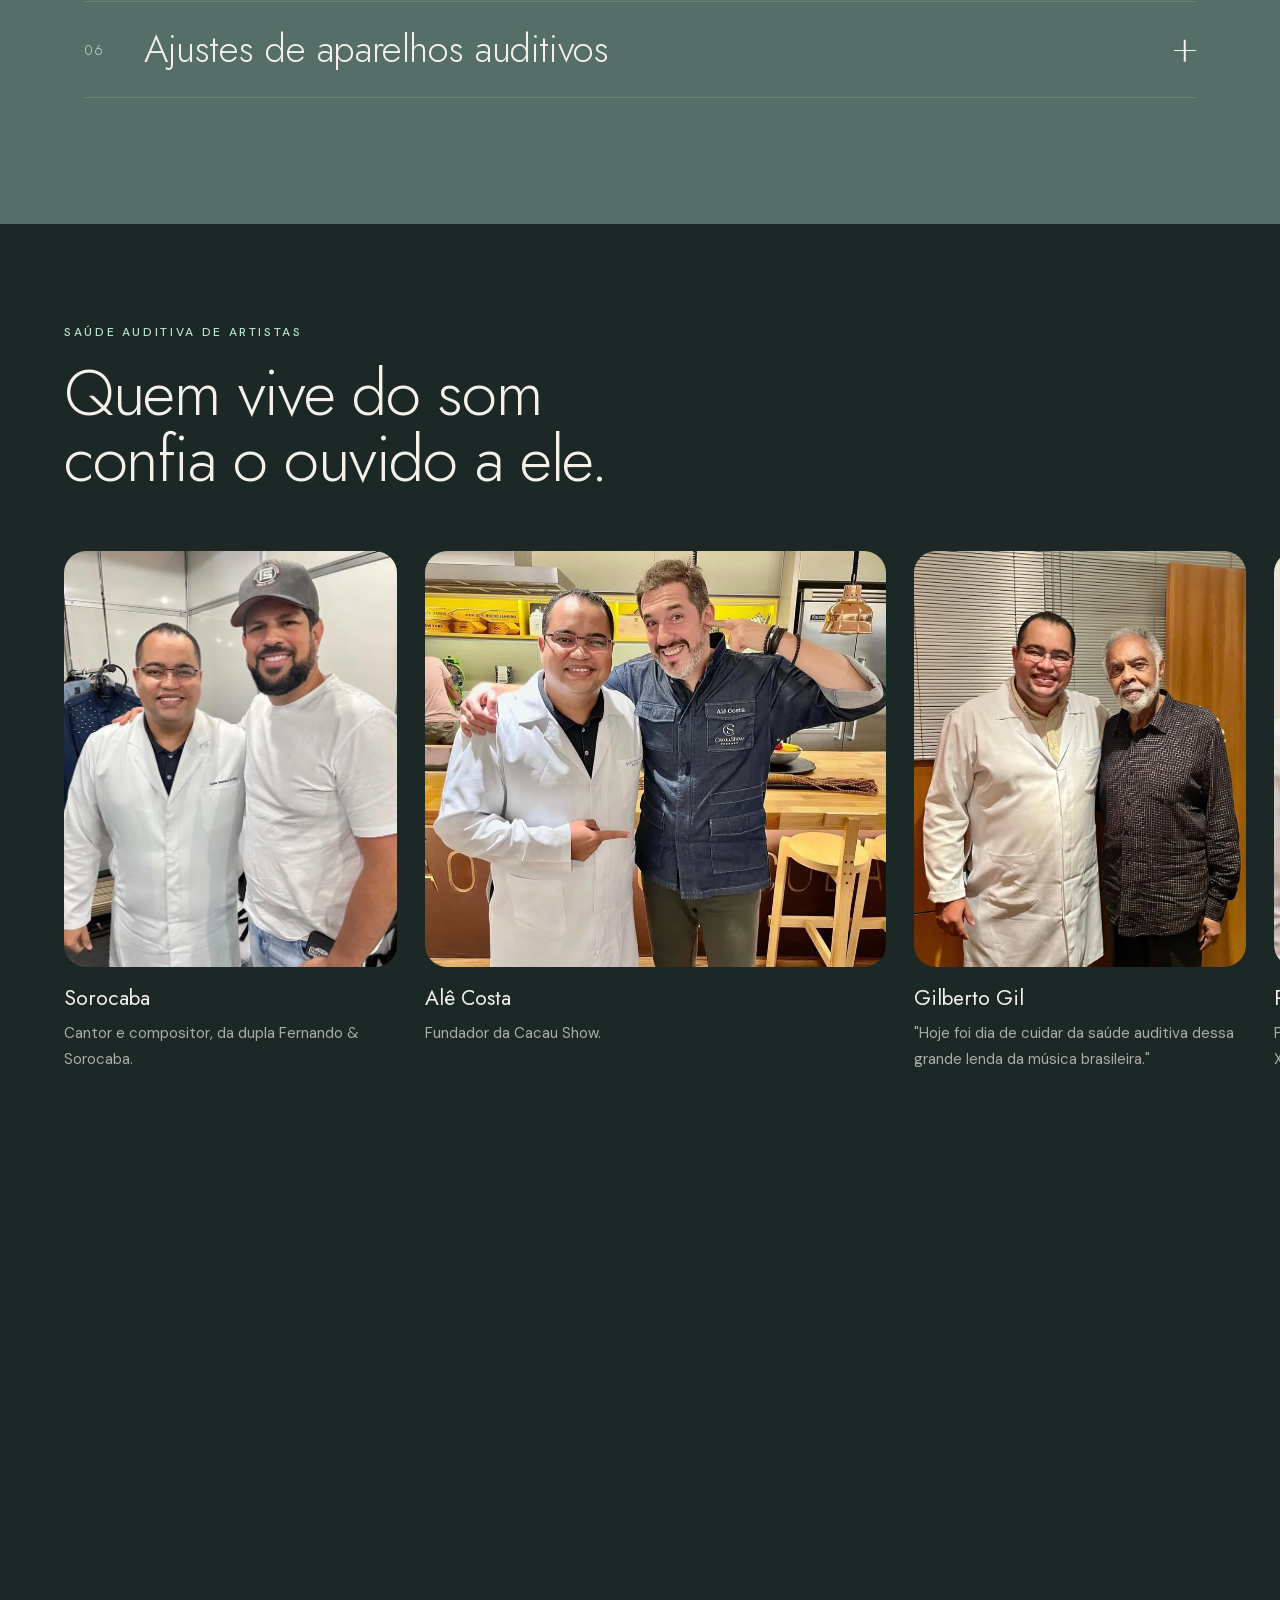
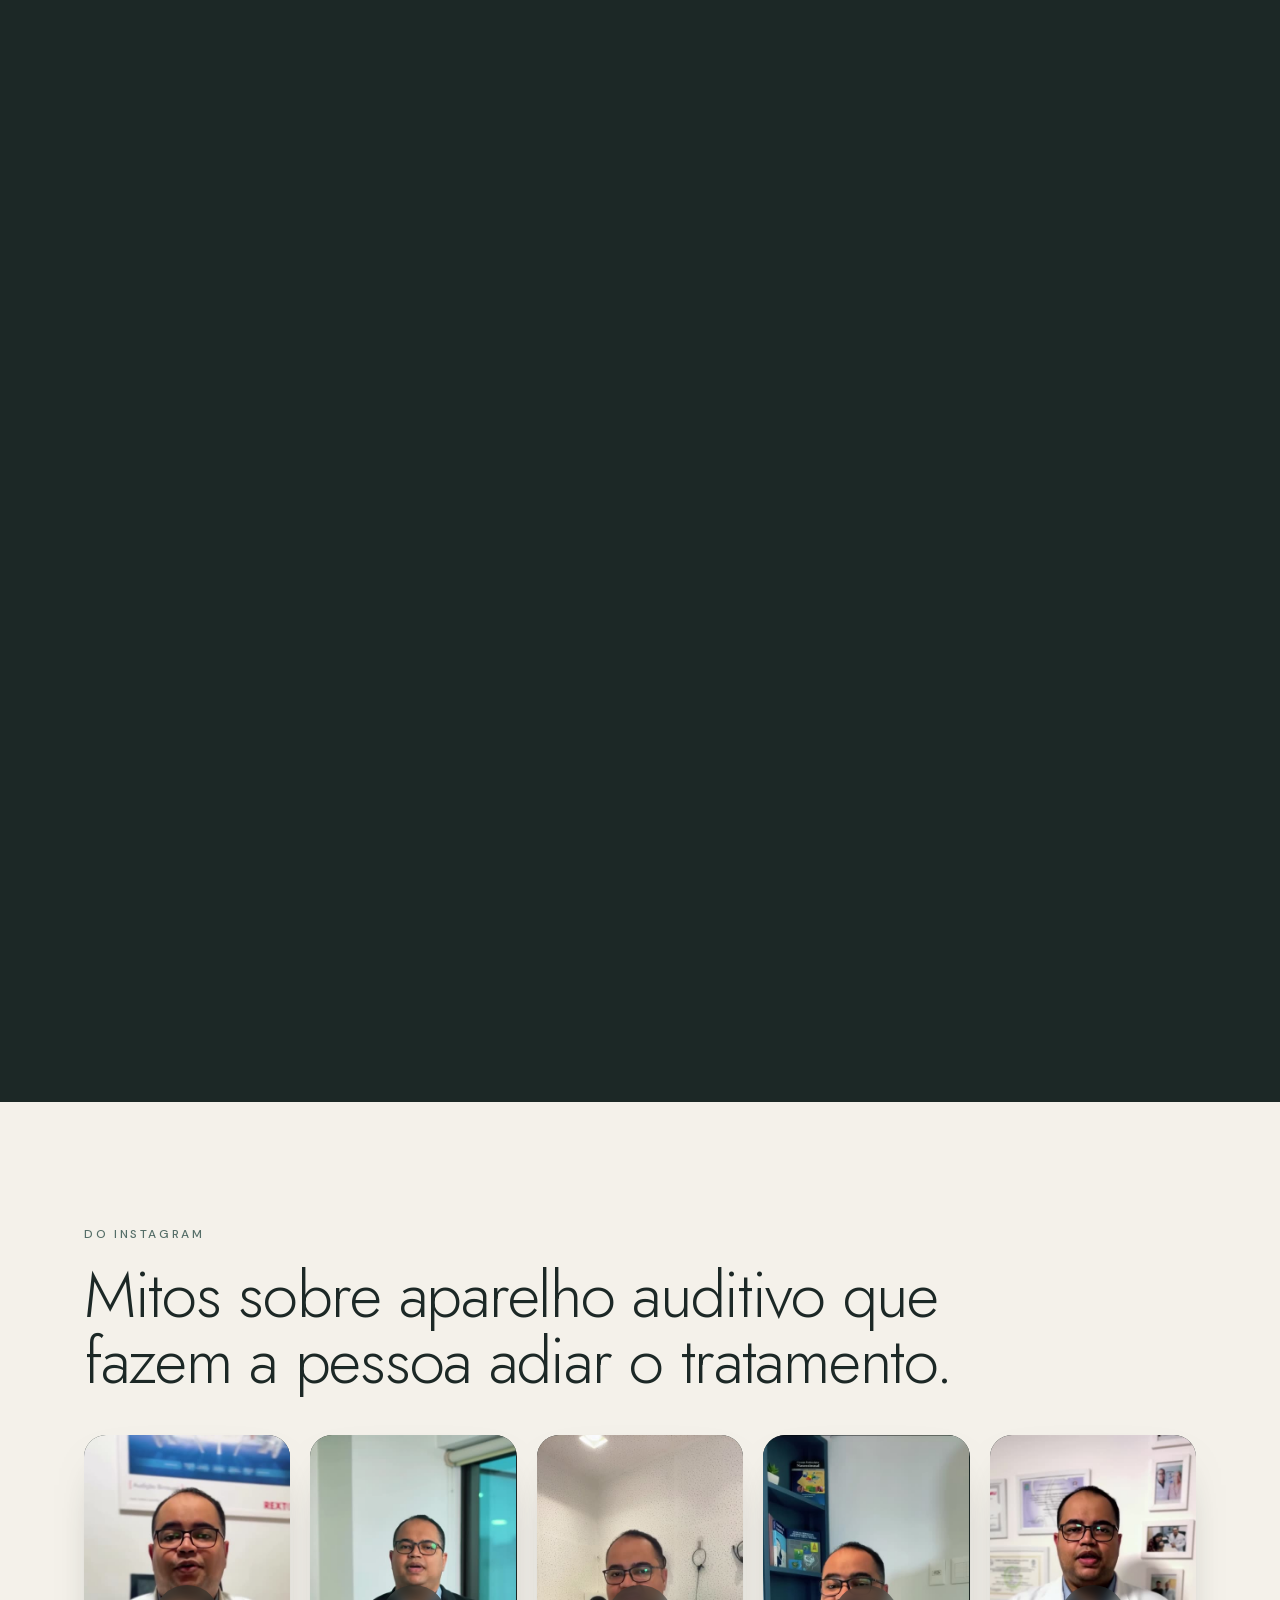
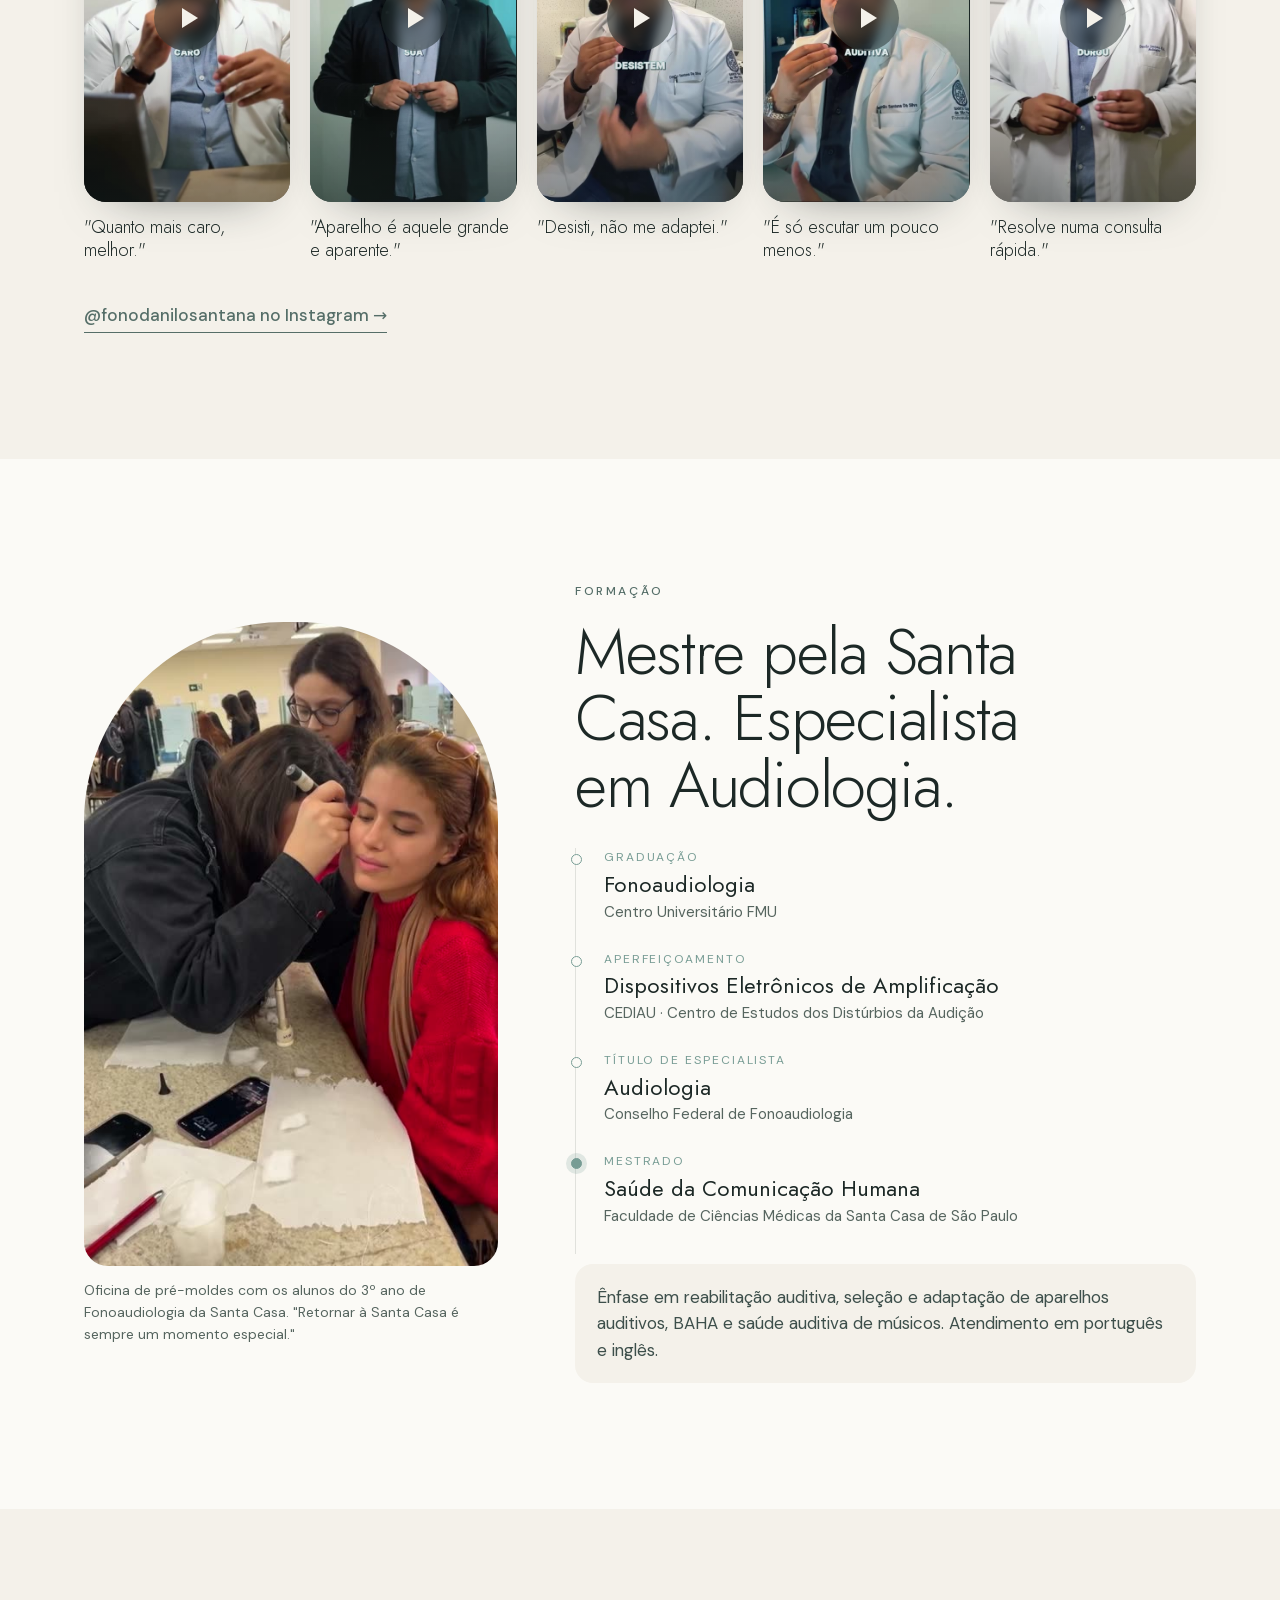
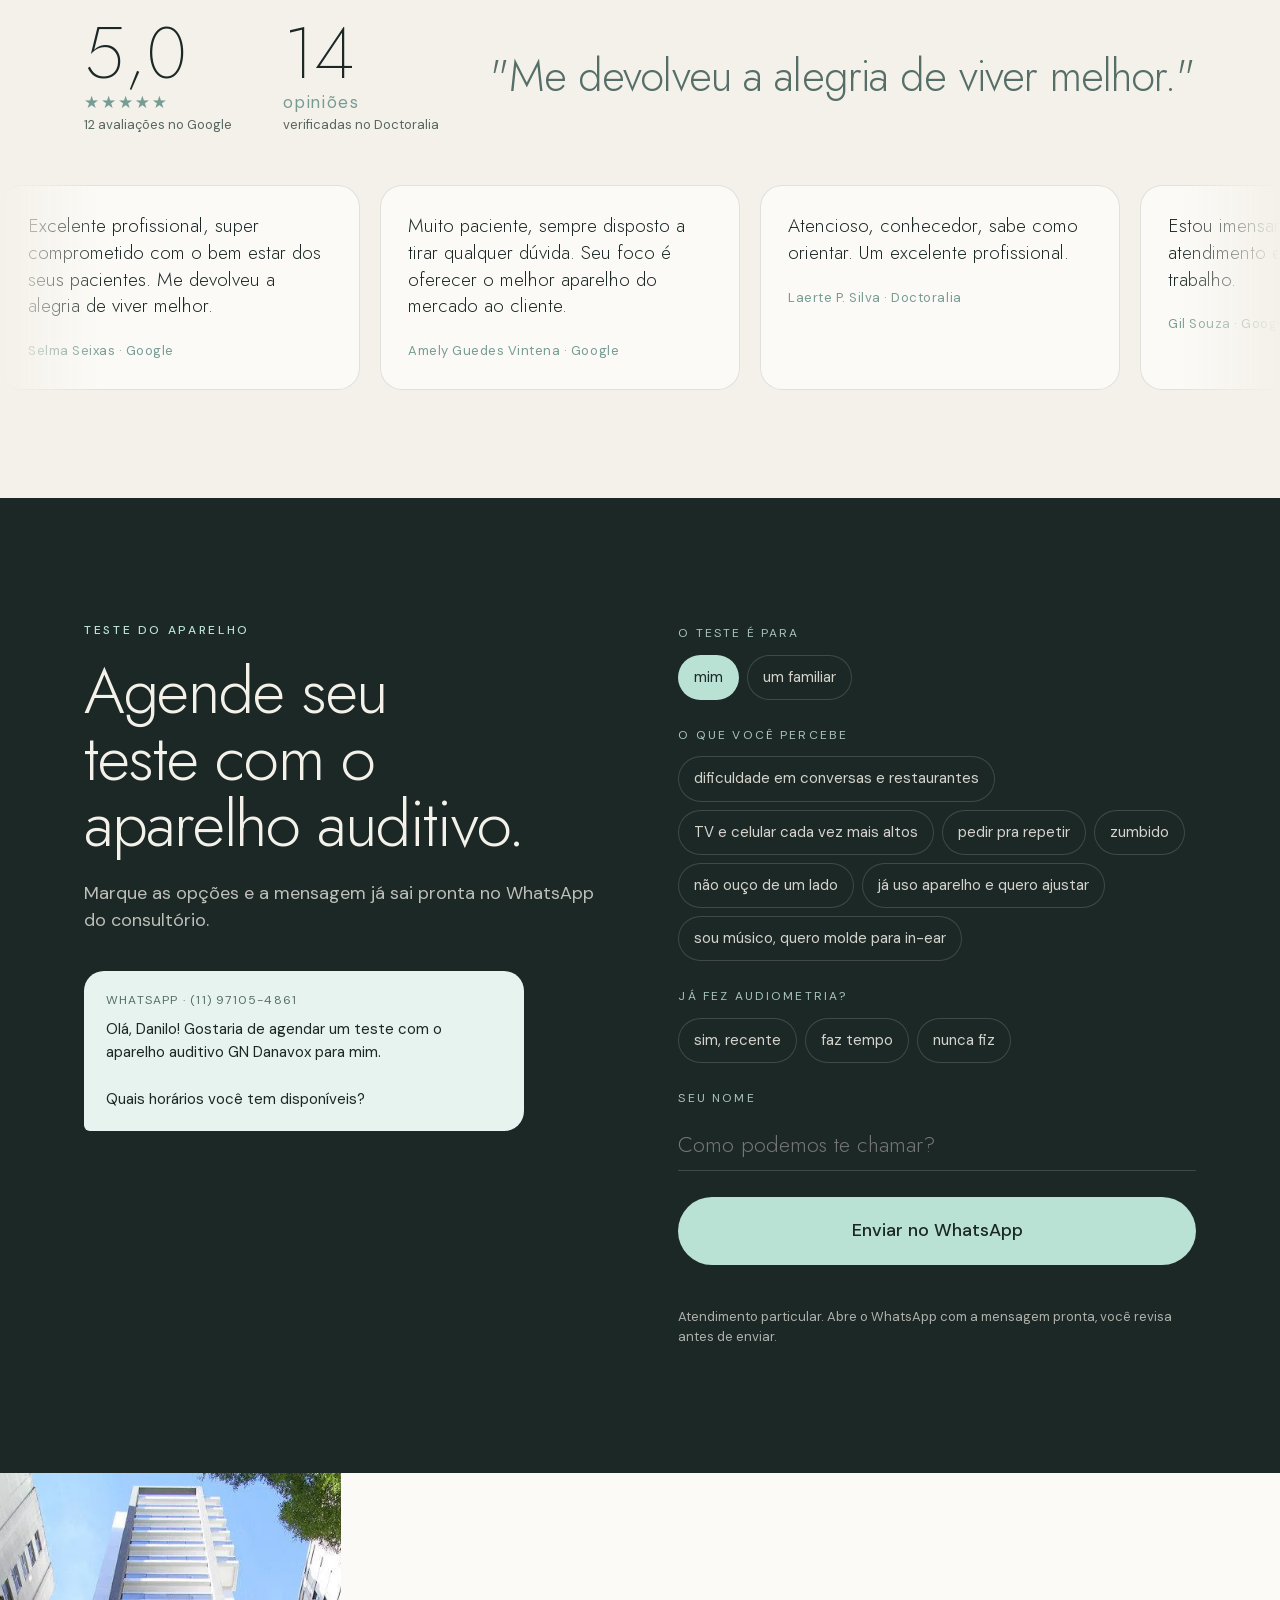
==== commit 2a62a344: "Consultório: remove tabela de horários e status aberto/fechado; aviso 'Agendamento com horário agend" ====
--- a/index.html
+++ b/index.html
@@ -19,9 +19,9 @@
 <link rel="preload" as="image" href="img/danilo.webp" imagesrcset="img/danilo-480.webp 480w, img/danilo-760.webp 760w, img/danilo.webp 1200w" imagesizes="(max-width:760px) 420px, 600px" fetchpriority="high">
 <link rel="preload" href="fonts/jost-latin.woff2" as="font" type="font/woff2" crossorigin>
 <link rel="stylesheet" href="styles.css?v=10">
-<link rel="stylesheet" href="aparelho.css?v=11">
+<link rel="stylesheet" href="aparelho.css?v=12">
 <script type="application/ld+json">
-{"@context":"https://schema.org","@type":"MedicalBusiness","name":"Fonoaudiólogo Danilo Santana","medicalSpecialty":"Audiology","image":"img/danilo.webp","telephone":"+55-11-97105-4861","address":{"@type":"PostalAddress","streetAddress":"Alameda Jaú, 72, Conj. 23","addressLocality":"São Paulo","addressRegion":"SP","postalCode":"01420-000","addressCountry":"BR"},"geo":{"@type":"GeoCoordinates","latitude":-23.5687659,"longitude":-46.6510542},"aggregateRating":{"@type":"AggregateRating","ratingValue":"5.0","reviewCount":"12"},"openingHoursSpecification":[{"@type":"OpeningHoursSpecification","dayOfWeek":["Monday","Friday"],"opens":"14:00","closes":"18:00"},{"@type":"OpeningHoursSpecification","dayOfWeek":["Tuesday","Thursday"],"opens":"09:00","closes":"18:00"}],"sameAs":["https://www.instagram.com/fonodanilosantana/","https://www.facebook.com/fonodanilosantana"]}
+{"@context":"https://schema.org","@type":"MedicalBusiness","name":"Fonoaudiólogo Danilo Santana","medicalSpecialty":"Audiology","image":"img/danilo.webp","telephone":"+55-11-97105-4861","address":{"@type":"PostalAddress","streetAddress":"Alameda Jaú, 72, Conj. 23","addressLocality":"São Paulo","addressRegion":"SP","postalCode":"01420-000","addressCountry":"BR"},"geo":{"@type":"GeoCoordinates","latitude":-23.5687659,"longitude":-46.6510542},"aggregateRating":{"@type":"AggregateRating","ratingValue":"5.0","reviewCount":"12"},"sameAs":["https://www.instagram.com/fonodanilosantana/","https://www.facebook.com/fonodanilosantana"]}
 </script>
 </head>
 <body>
@@ -475,15 +475,7 @@
     <p class="eyebrow eyebrow--dark">Consultório</p>
     <h2 class="h2">Alameda Jaú, 72<br><span>Conj. 23 · Jardim Paulista</span></h2>
     <p class="place__sub">A poucos passos da Avenida Paulista. São Paulo, SP, 01420-000. Entrada com acessibilidade.</p>
-    <div class="status" id="status"><span class="status__dot"></span><span id="statusTxt">Verificando horário…</span></div>
-    <ul class="hours" id="hours">
-      <li data-d="1"><span>Segunda</span><b>14h às 18h</b></li>
-      <li data-d="2"><span>Terça</span><b>9h às 18h</b></li>
-      <li data-d="3"><span>Quarta</span><b>fechado</b></li>
-      <li data-d="4"><span>Quinta</span><b>9h às 18h</b></li>
-      <li data-d="5"><span>Sexta</span><b>14h às 18h</b></li>
-      <li data-d="6"><span>Sábado e domingo</span><b>fechado</b></li>
-    </ul>
+    <p class="appt"><span class="appt__dot"></span>Agendamento com horário agendado</p>
     <div class="place__ctas">
       <a class="btn" href="https://www.google.com/maps/dir/?api=1&destination=Alameda+Ja%C3%BA+72+Jardim+Paulista+S%C3%A3o+Paulo" target="_blank" rel="noopener">Como chegar</a>
       <a class="btn btn--ghost-dark" href="tel:+5511971054861">(11) 97105-4861</a>
@@ -523,6 +515,6 @@
   <span>Fale comigo</span>
 </a>
 
-<script src="main.js?v=11" defer></script>
+<script src="main.js?v=12" defer></script>
 </body>
 </html>
--- a/aparelho.css
+++ b/aparelho.css
@@ -98,3 +98,7 @@
 .choose__cta .fine{color:rgba(244,241,234,.68)}
 .foot__cols a{display:inline-block;padding:5px 0;margin:1px 0}
 .foot__cols p{line-height:1.9}
+
+/* consultório: aviso de horário agendado */
+.appt{display:inline-flex;align-items:center;gap:10px;padding:10px 18px;border-radius:999px;background:var(--cream);font-weight:500;margin-bottom:30px}
+.appt__dot{width:8px;height:8px;border-radius:50%;background:var(--teal)}
